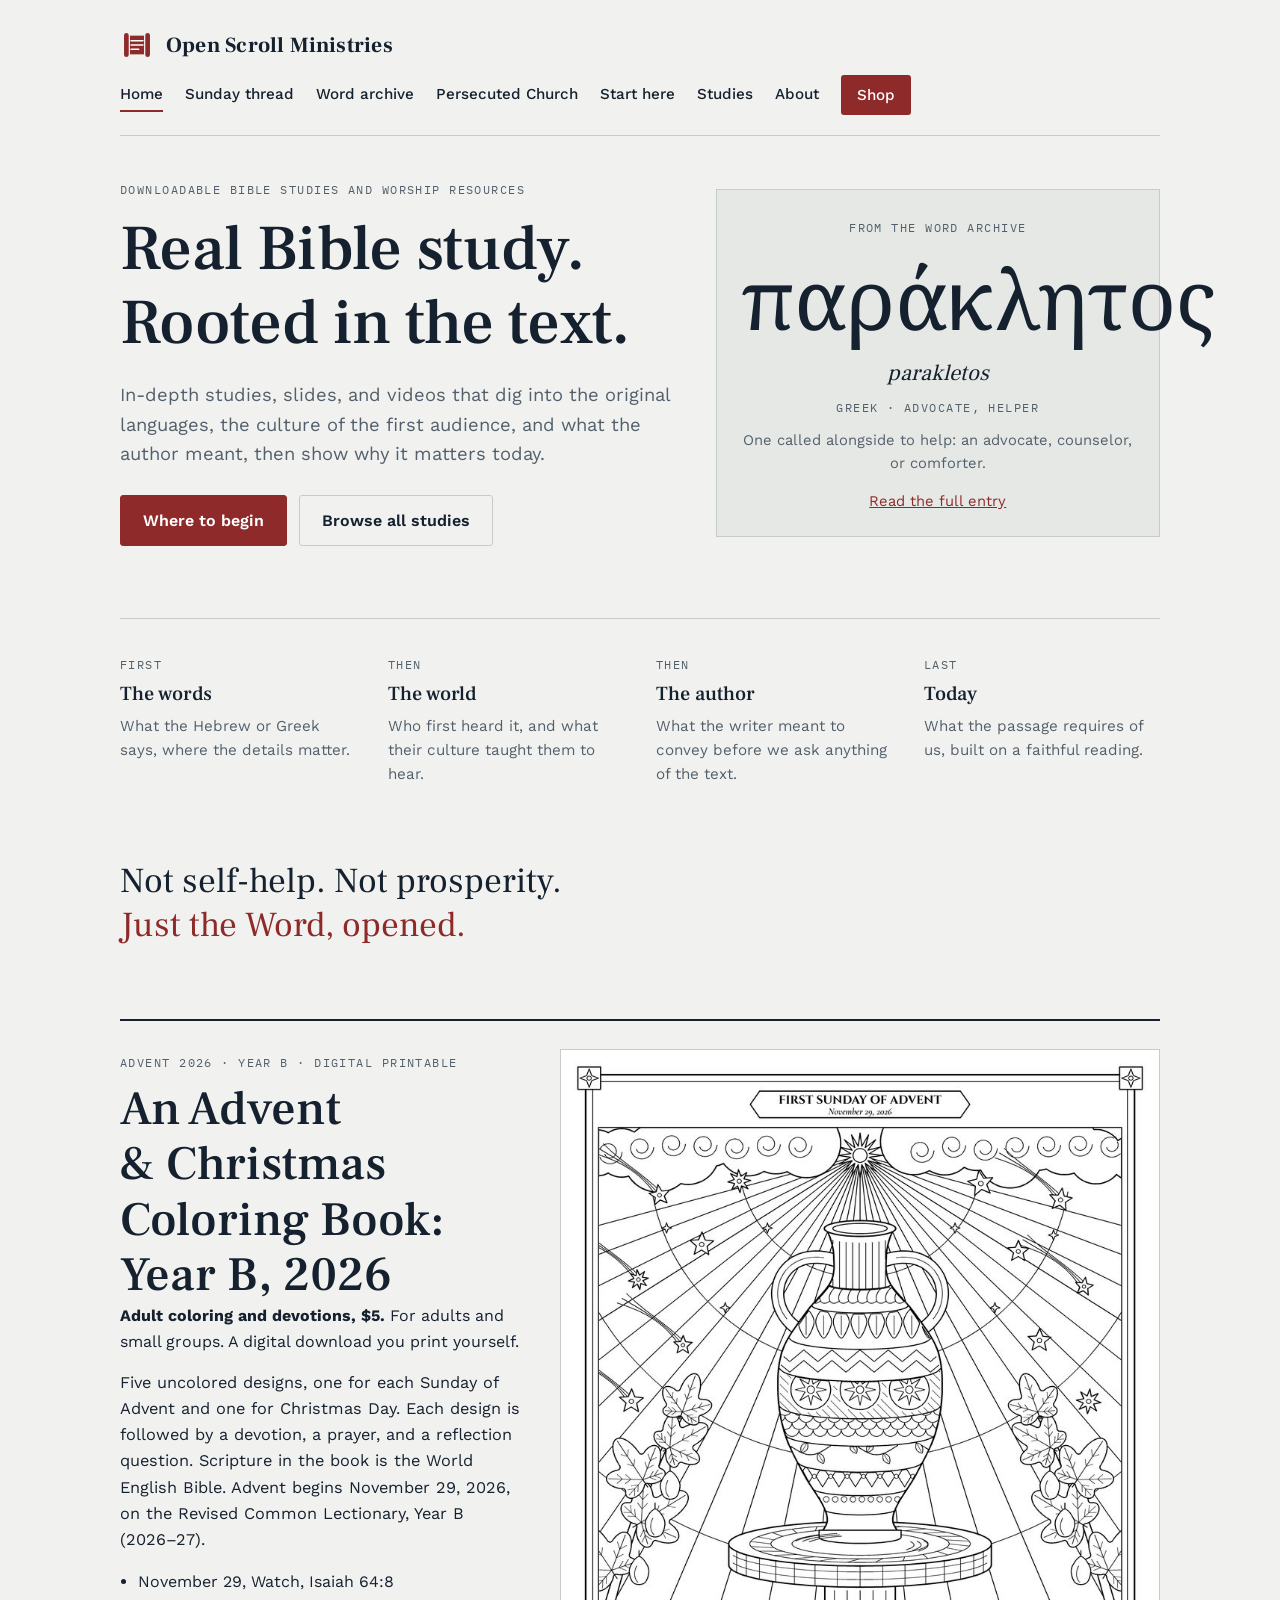
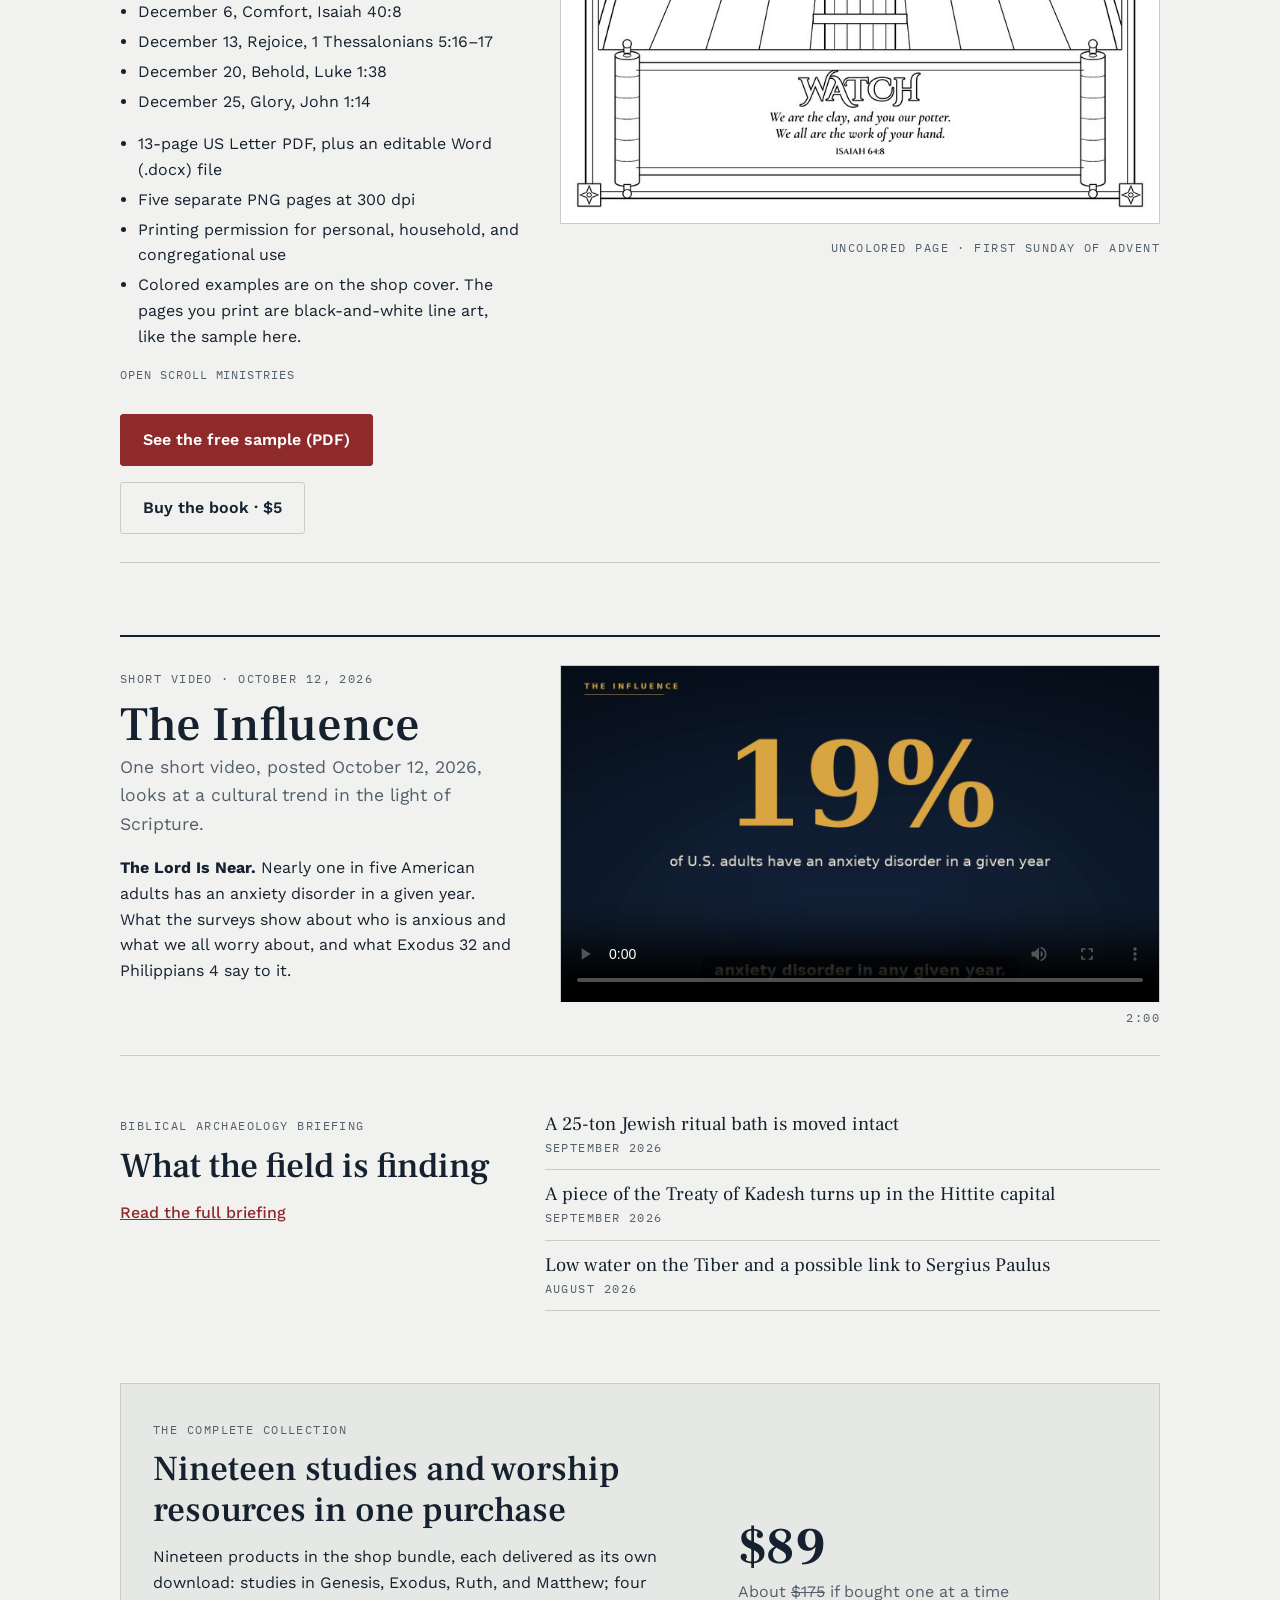
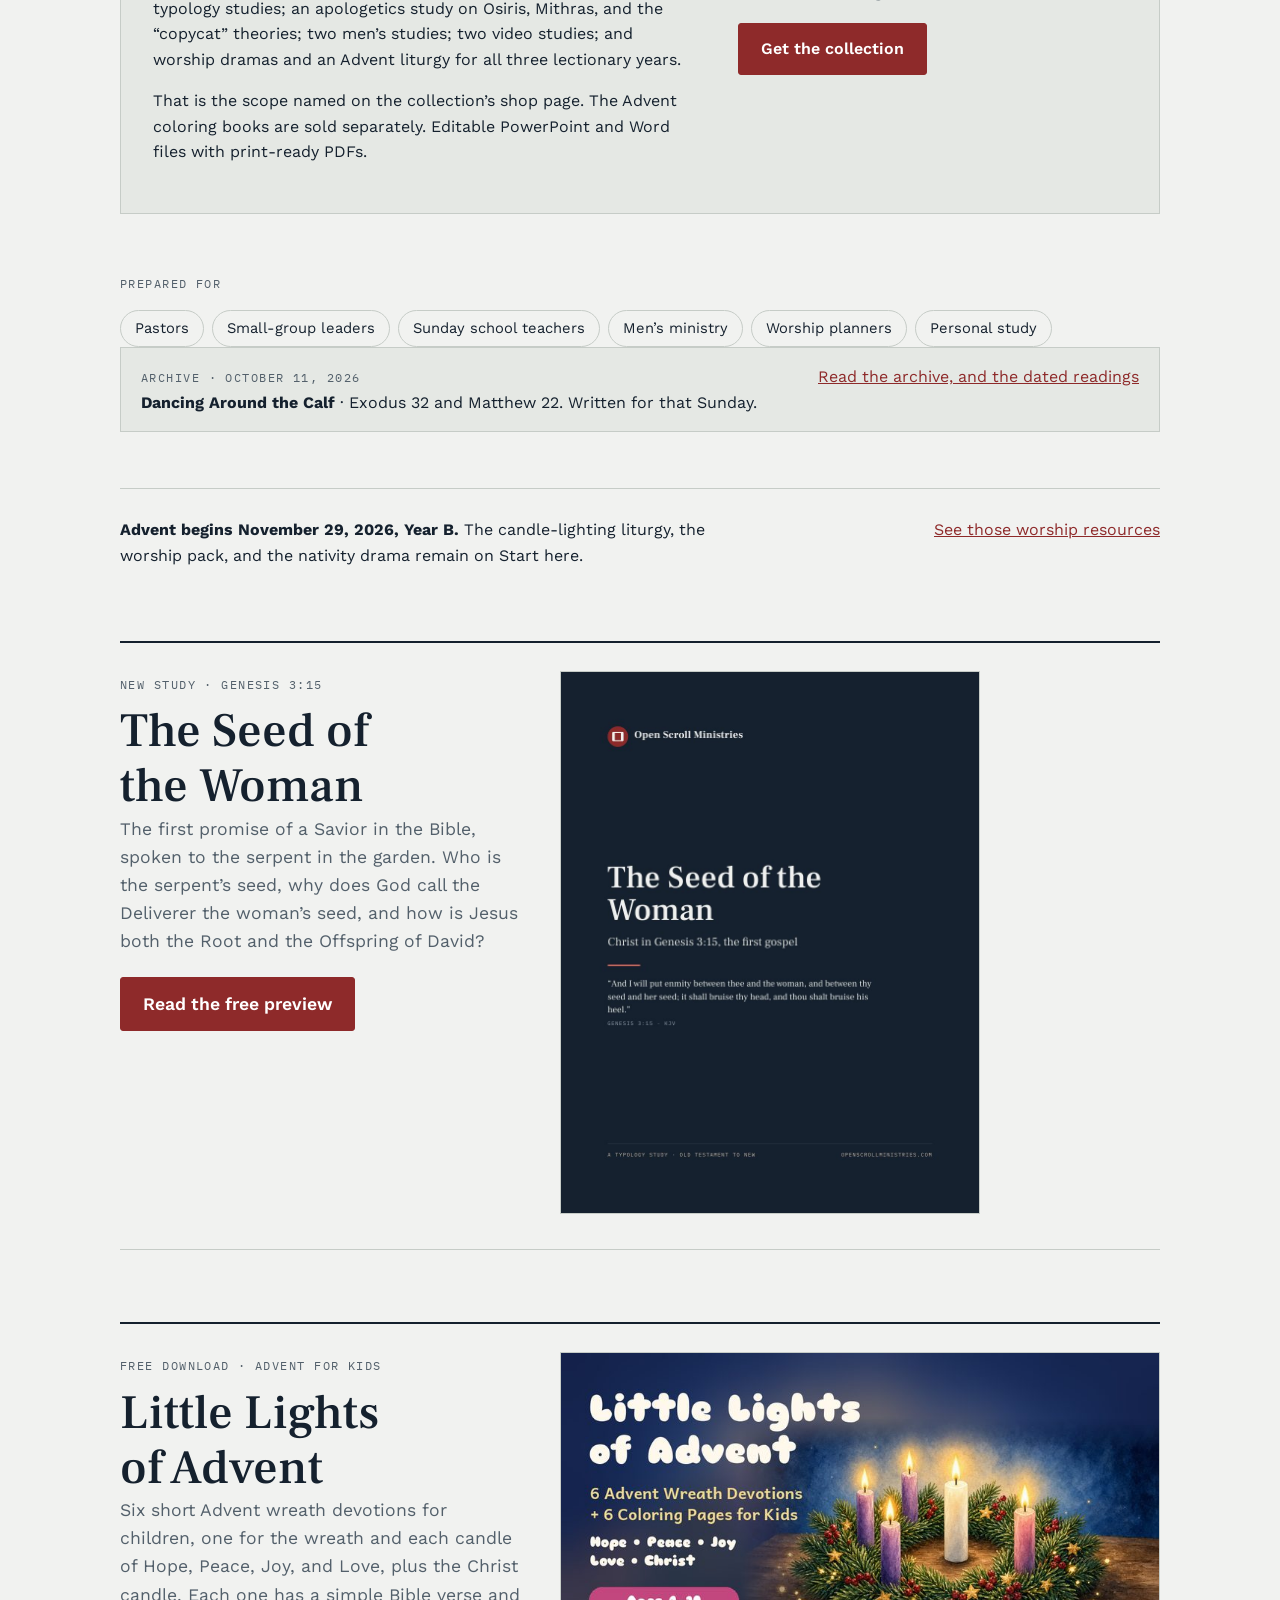
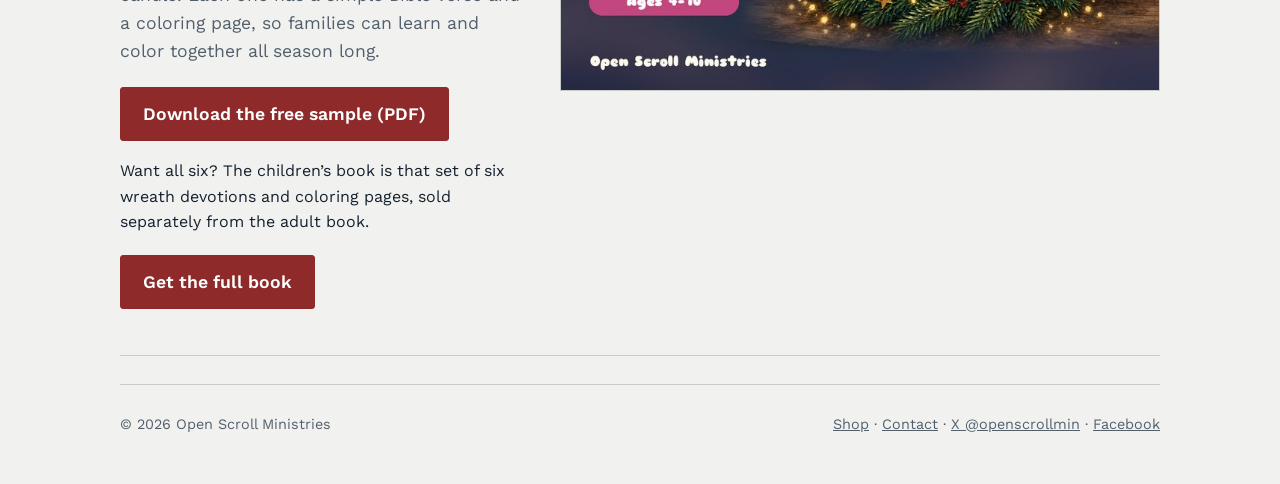
==== index.html @ 5f8ff425 "Add Exodus 16–20 Bible Study: From Manna to Sinai to the shop lists" ====
<!DOCTYPE html>
<html lang="en">
<head>
<meta charset="utf-8">
<meta name="viewport" content="width=device-width, initial-scale=1">
<title>Open Scroll Ministries</title>
<link rel="preconnect" href="https://fonts.googleapis.com">
<link rel="preconnect" href="https://fonts.gstatic.com" crossorigin>
<link rel="stylesheet" href="https://fonts.googleapis.com/css2?family=Frank+Ruhl+Libre:wght@400;500;700&family=Noto+Serif+Hebrew:wght@400;600&family=Noto+Serif:wght@400;600&family=Work+Sans:wght@400;500;600&family=IBM+Plex+Mono:wght@400;500&display=swap">
<style>
/* Layout: one narrow column of text with a wide specimen panel on the home page; four views switched by hash. */
:root{
  --bg:#f1f2f0; --panel:#e5e8e4; --fg:#15212e; --muted:#53606b; --rule:#c6ccc7;
  --seal:#8e2a2a; --seal-ink:#ffffff; --link:#8e2a2a;
  --b1:#8a1c1c; --b2:#c0504a; --b3:#e3a79a; --maj:#a9bdb8; --min:#d4d7d3;
  --display:'Frank Ruhl Libre','Times New Roman',serif;
  --hebrew:'Noto Serif Hebrew','SBL Hebrew','Ezra SIL',serif;
  --greek:'Noto Serif','Gentium Plus','Times New Roman',serif;
  --body:'Work Sans',system-ui,-apple-system,'Segoe UI',sans-serif;
  --mono:'IBM Plex Mono',ui-monospace,Menlo,monospace;
}
@media (prefers-color-scheme:dark){:root:not([data-theme="light"]){
  --bg:#10171f; --panel:#18222d; --fg:#e7ebe8; --muted:#9aa7b0; --rule:#2c3946;
  --seal:#d9695c; --seal-ink:#10171f; --link:#e58b80; --b1:#f0705f; --b2:#b85a50; --b3:#7e4a45; --maj:#3a5753; --min:#26323d; color-scheme:dark}}
:root[data-theme="dark"]{
  --bg:#10171f; --panel:#18222d; --fg:#e7ebe8; --muted:#9aa7b0; --rule:#2c3946;
  --seal:#d9695c; --seal-ink:#10171f; --link:#e58b80; --b1:#f0705f; --b2:#b85a50; --b3:#7e4a45; --maj:#3a5753; --min:#26323d; color-scheme:dark}

*{box-sizing:border-box}
body{background:var(--bg);color:var(--fg);font-family:var(--body);font-size:1rem;line-height:1.6;padding-inline:16px}
a{color:var(--link)}
a:focus-visible,button:focus-visible{outline:2px solid var(--seal);outline-offset:3px}
.wrap{max-width:1040px;margin-inline:auto;min-width:0}
h1,h2,h3{font-family:var(--display);font-weight:500;line-height:1.15;text-wrap:balance;margin:0}
h1{font-size:clamp(2.3rem,6vw,4rem);letter-spacing:-.01em}
h2{font-size:clamp(1.6rem,3.6vw,2.2rem)}
h3{font-size:1.25rem}
p{margin:0 0 1em;max-width:65ch}
.label{font-family:var(--mono);font-size:.75rem;letter-spacing:.12em;text-transform:uppercase;color:var(--muted)}

/* header */
header{display:flex;flex-wrap:wrap;align-items:center;justify-content:space-between;gap:12px 24px;padding-block:20px;border-bottom:1px solid var(--rule)}
.brand{display:flex;align-items:center;gap:12px;text-decoration:none;color:var(--fg)}
.brand span{font-family:var(--display);font-size:1.35rem;font-weight:700;letter-spacing:.01em}
.seal{width:34px;height:34px;flex:none}
nav{display:flex;flex-wrap:wrap;gap:4px 22px;align-items:center}
nav a{color:var(--fg);text-decoration:none;font-weight:500;font-size:.95rem;padding-block:4px;border-bottom:2px solid transparent}
nav a:hover{border-bottom-color:var(--rule)}
nav a[aria-current="page"]{border-bottom-color:var(--seal)}
nav a.shop{background:var(--seal);color:var(--seal-ink);padding:8px 16px;border-radius:3px;border-bottom:0}
nav a.shop:hover{filter:brightness(1.1)}

main{padding-block:44px 28px}
/* this sunday */
.sun{max-width:760px}
.sun .refs{font-family:var(--mono);font-size:.9rem;color:var(--muted);margin-top:14px}
.sun .card{background:var(--panel);border:1px solid var(--rule);padding:24px 26px;margin-top:28px}
.sun .card h2{font-size:1.5rem;margin-bottom:10px}
.sun ol{padding-left:1.3em;margin:0}
.sun ol li{margin-bottom:12px}
.sun ol strong{font-family:var(--display);font-size:1.1rem;font-weight:600}
.sun .note{color:var(--muted);font-size:.92rem;margin-top:28px}
.sunstrip{display:flex;flex-wrap:wrap;gap:8px 20px;align-items:baseline;justify-content:space-between;border:1px solid var(--rule);background:var(--panel);padding:16px 20px;margin-top:36px}
.sunstrip p{margin:0}
.view>*+*{margin-top:0}

/* home */
.hero{display:grid;grid-template-columns:minmax(0,1.25fr) minmax(0,1fr);gap:40px;align-items:center}
.hero .lede{font-size:1.15rem;color:var(--muted);margin-top:20px}
.cta{display:flex;flex-wrap:wrap;gap:12px;margin-top:26px}
.btn{display:inline-block;text-decoration:none;font-weight:600;padding:12px 22px;border-radius:3px;border:1.5px solid var(--seal);background:var(--seal);color:var(--seal-ink)}
.btn.alt{background:transparent;color:var(--fg);border-color:var(--rule)}
.btn:hover{filter:brightness(1.08)}
.specimen{background:var(--panel);border:1px solid var(--rule);padding:28px 24px 22px;text-align:center}
.script{line-height:1.3}
.script.he{font-family:var(--hebrew);direction:rtl}
.script.el{font-family:var(--greek);direction:ltr}
.specimen .script{font-size:clamp(3.2rem,9vw,5.2rem);margin:6px 0 4px}
.specimen .more{display:inline-block;margin-top:14px;font-size:.92rem}
.specimen .tr{font-family:var(--display);font-size:1.4rem;font-style:italic}
.specimen p{margin:12px auto 0;font-size:.92rem;color:var(--muted)}
.specimen .label{display:block}

.method{margin-top:72px;display:grid;grid-template-columns:repeat(auto-fit,minmax(200px,1fr));gap:28px 32px;border-top:1px solid var(--rule);padding-top:32px}
.method h3{margin-top:6px}
.method p{margin:8px 0 0;color:var(--muted);font-size:.95rem}
.stance{margin-top:72px;font-family:var(--display);font-size:clamp(1.5rem,3.4vw,2.2rem);line-height:1.25;max-width:26ch;text-wrap:balance}
.stance em{color:var(--seal);font-style:normal}

.feature{margin-top:72px;background:var(--panel);border:1px solid var(--rule);padding:32px;display:grid;grid-template-columns:minmax(0,1.4fr) minmax(0,1fr);gap:28px 40px;align-items:center}
.feature h2{margin:8px 0 14px}
.feature .big{font-family:var(--display);font-size:3.2rem;font-weight:700;line-height:1}
.feature .was{color:var(--muted);margin:6px 0 18px}
.feature .was s{text-decoration-thickness:1px}
.who{margin-top:56px}
.chips{list-style:none;padding:0;margin:14px 0 0;display:flex;flex-wrap:wrap;gap:8px}
.chips li{border:1px solid var(--rule);padding:6px 14px;font-size:.92rem;border-radius:999px}
.season{margin-top:56px;border-top:1px solid var(--rule);padding-top:28px;display:flex;flex-wrap:wrap;gap:12px 32px;align-items:baseline;justify-content:space-between}
.season p{margin:0}

/* lists */
.pagehead{max-width:62ch;margin-bottom:40px}
.pagehead p{color:var(--muted);font-size:1.1rem;margin-top:16px}
.grp,.persona{margin-top:40px}
.grp h3,.persona h3{padding-bottom:10px;border-bottom:2px solid var(--fg)}
.persona p{margin:10px 0 0;color:var(--muted)}
.list{list-style:none;margin:0;padding:0}
.row{display:grid;grid-template-columns:minmax(0,1fr) auto;gap:16px;align-items:baseline;padding:14px 4px;border-bottom:1px solid var(--rule);text-decoration:none;color:var(--fg)}
.row:hover{background:var(--panel)}
.row:hover .rtitle{color:var(--link)}
.rt{display:flex;flex-direction:column;gap:2px;min-width:0}
.rtitle{font-weight:500;overflow-wrap:anywhere}
.rref{font-family:var(--mono);font-size:.78rem;color:var(--muted)}
.price{font-family:var(--mono);font-variant-numeric:tabular-nums;font-weight:500}
.cols{display:grid;grid-template-columns:repeat(auto-fit,minmax(min(100%,420px),1fr));gap:0 48px}

/* about */
.about{display:grid;grid-template-columns:minmax(0,1.5fr) minmax(0,1fr);gap:40px}
.about h2{margin:36px 0 12px}
.about h2:first-child{margin-top:0}
.side{background:var(--panel);border:1px solid var(--rule);padding:24px;align-self:start}
.side dl{margin:14px 0 0}
.side dt{font-family:var(--mono);font-size:.72rem;letter-spacing:.1em;text-transform:uppercase;color:var(--muted);margin-top:14px}
.side dd{margin:2px 0 0}
.about ol{padding-left:1.2em;max-width:62ch}
.about li{margin-bottom:.6em}

/* influence, teaser, daily */
.influence{margin-top:72px;border-top:2px solid var(--fg);border-bottom:1px solid var(--rule);padding-block:28px;display:grid;grid-template-columns:minmax(0,1fr) minmax(0,1.5fr);gap:20px 40px;align-items:start}
.influence .ep{font-size:1rem;color:var(--fg)}
.ivideo{min-width:0}
.ivideo video{display:block;width:100%;max-width:100%;aspect-ratio:16/9;background:#14142e;border:1px solid var(--rule)}
.ivideo .label{display:block;margin-top:6px;text-align:right}
.influence h2{margin-top:8px;font-size:clamp(2rem,5vw,3rem)}
.influence p{color:var(--muted);font-size:1.1rem}
.influence .btn{margin-top:4px}
.book p{color:var(--fg);font-size:1.02rem}
.book .facts{margin:0 0 1em;padding-left:1.15em;max-width:65ch;color:var(--fg);font-size:1rem}
.book .facts li{margin:.28em 0}
.book .by{font-family:var(--mono);font-size:.75rem;letter-spacing:.08em;text-transform:uppercase;color:var(--muted);margin:0 0 14px}
.readings{margin:8px 0 0;padding-left:1.15em}
.readings li{margin:0 0 12px}
.sun .src{font-size:.9rem;color:var(--muted)}
#coloring,#little-lights{scroll-margin-top:12px}
.teaser{margin-top:56px;display:grid;grid-template-columns:minmax(0,1fr) minmax(0,1.6fr);gap:16px 40px;align-items:start}
.teaser ul{list-style:none;margin:0;padding:0}
.teaser li{padding:12px 0;border-bottom:1px solid var(--rule);display:flex;flex-direction:column;gap:2px}
.teaser li:first-child{padding-top:0}
.teaser li a{font-family:var(--display);font-size:1.2rem;color:var(--fg);text-decoration:none;line-height:1.25}
.teaser li a:hover{color:var(--link)}
.teaser .all{display:inline-block;margin-top:14px;font-weight:500}
.dword{display:grid;grid-template-columns:minmax(0,1fr) minmax(0,1.5fr);gap:28px 44px;background:var(--panel);border:1px solid var(--rule);padding:32px}
.dword .big{text-align:center;align-self:center;min-width:0}
.dword .script{font-size:clamp(3.4rem,9vw,5.6rem);overflow-wrap:anywhere}
.dword .tr{font-family:var(--display);font-style:italic;font-size:1.6rem}
.dword .gloss{font-family:var(--mono);font-size:.78rem;letter-spacing:.08em;text-transform:uppercase;color:var(--muted);margin-top:6px}
.dword h3{margin:0 0 4px;font-size:.78rem;font-family:var(--mono);font-weight:500;letter-spacing:.12em;text-transform:uppercase;color:var(--muted)}
.dword .body p{margin:0 0 18px}
.dword .body p:last-child{margin-bottom:0}
.allwords{margin-top:16px}
.allwords summary{cursor:pointer;font-weight:500;padding-block:6px}
.wordchips{display:flex;flex-wrap:wrap;gap:8px;margin-top:12px}
.wordchips button{font:inherit;font-size:.9rem;background:transparent;color:var(--fg);border:1px solid var(--rule);border-radius:999px;padding:6px 14px;cursor:pointer}
.wordchips button:hover{border-color:var(--seal)}
.wordchips button[aria-pressed="true"]{background:var(--seal);color:var(--seal-ink);border-color:var(--seal)}
.briefing{margin-top:64px}
.briefing .upd{color:var(--muted);margin:10px 0 0}
.brief{padding-block:28px;border-bottom:1px solid var(--rule)}
.brief:first-of-type{margin-top:12px;border-top:2px solid var(--fg)}
.bmeta{display:flex;flex-wrap:wrap;gap:4px 18px;margin-bottom:8px}
.bmeta .tag{font-family:var(--mono);font-size:.75rem;letter-spacing:.06em;color:var(--seal)}
.brief h3{margin-bottom:12px;font-size:1.5rem}
.brief .conn{color:var(--fg);border-left:3px solid var(--seal);padding-left:14px}
.brief .src{margin:0;font-size:.9rem;color:var(--muted)}

/* persecuted church */
.today{display:flex;flex-wrap:wrap;gap:8px 18px;align-items:center;margin-bottom:24px}
.today button{font:inherit;font-weight:600;background:transparent;color:var(--fg);border:1.5px solid var(--seal);border-radius:3px;padding:8px 16px;cursor:pointer}
.today button:hover{background:var(--panel)}
.mapwrap{margin:0;background:var(--panel);border:1px solid var(--rule);padding:12px 12px 8px}
#pmap{display:block;width:100%;height:auto}
#pmap .c{stroke:var(--panel);stroke-width:.6;cursor:pointer;transition:none}
#pmap .b1{fill:var(--b1)}#pmap .b2{fill:var(--b2)}#pmap .b3{fill:var(--b3)}#pmap .maj{fill:var(--maj)}#pmap .min{fill:var(--min)}
#pmap .c:hover{stroke:var(--fg);stroke-width:1.2}
#pmap .c.sel{stroke:var(--fg);stroke-width:2}
#hoverline{min-height:1.6em;margin-top:6px;font-family:var(--mono);font-size:.8rem;color:var(--muted)}
.legend{list-style:none;margin:14px 0 0;padding:0;display:flex;flex-wrap:wrap;gap:8px 22px;font-size:.88rem}
.legend li{display:flex;align-items:center;gap:8px}
.legend i{width:18px;height:12px;border:1px solid var(--rule);display:inline-block}
.legend .b1{background:var(--b1)}.legend .b2{background:var(--b2)}.legend .b3{background:var(--b3)}.legend .maj{background:var(--maj)}.legend .min{background:var(--min)}
.ranked{margin-top:28px}
.ranked .wordchips button{font-size:.85rem;padding:5px 12px}
.ranked .wordchips button .rk{font-family:var(--mono);font-size:.72rem;color:var(--muted);margin-right:6px}
.ranked .wordchips button[aria-pressed="true"] .rk{color:inherit}
.ranked .wordchips button.hasp{border-color:var(--fg)}
.profile{margin-top:40px;border-top:2px solid var(--fg);padding-top:24px;scroll-margin-top:16px}
.profile h2{margin:6px 0 10px}
.profile .pill{display:inline-block;font-family:var(--mono);font-size:.78rem;letter-spacing:.04em;border:1px solid var(--seal);color:var(--seal);padding:3px 10px;border-radius:999px}
.profile .setting{margin:16px 0 8px;font-size:1.05rem}
.prow{display:grid;grid-template-columns:minmax(0,12rem) minmax(0,1fr);gap:6px 28px;padding:16px 0;border-top:1px solid var(--rule)}
.prow dt{font-weight:600;display:flex;flex-direction:column;gap:6px;align-items:flex-start}
.prow dd{margin:0;max-width:65ch}
.ptag{font-family:var(--mono);font-weight:500;font-size:.68rem;letter-spacing:.1em;text-transform:uppercase;padding:2px 8px;border:1px solid var(--fg)}
.ptag.Law,.ptag.Policy{background:var(--fg);color:var(--bg)}
.ptag.Practice{background:transparent}
.ptag.Reported{border-style:dashed;color:var(--fg)}
.ptag.Context{border-color:var(--rule);color:var(--muted)}
.psrc{margin-top:8px;font-size:.9rem;color:var(--muted)}
.readme{margin-top:56px;background:var(--panel);border:1px solid var(--rule);padding:24px}
.readme h3{margin-bottom:10px}
.readme p{font-size:.95rem}
.readme p:last-child{margin-bottom:0}

footer{border-top:1px solid var(--rule);padding-block:28px 40px;display:flex;flex-wrap:wrap;gap:10px 28px;justify-content:space-between;color:var(--muted);font-size:.9rem}
footer a{color:var(--muted)}

@media (max-width:760px){
  .hero,.feature,.about,.influence,.teaser,.dword,.prow{grid-template-columns:minmax(0,1fr)}
  .dword{padding:24px 18px}
  .influence{margin-top:52px}
  .feature{padding:24px 20px}
  main{padding-block:32px 20px}
  .method,.stance,.feature{margin-top:52px}
}
@media (prefers-reduced-motion:no-preference){.btn,nav a,.row{transition:background .15s,filter .15s,border-color .15s}}
</style>
</head>
<body>

<div class="wrap">
<header>
  <a class="brand" href="#home" aria-label="Open Scroll Ministries home">
    <svg class="seal" viewBox="0 0 40 40" aria-hidden="true"><rect x="9" y="9" width="22" height="22" fill="var(--seal)"/><path d="M13 15h14M13 20h14M13 25h9" stroke="var(--seal-ink)" stroke-width="1.8" stroke-linecap="round"/><rect x="4" y="5" width="7" height="30" rx="3.5" fill="var(--seal)" stroke="var(--bg)" stroke-width="1.5"/><rect x="29" y="5" width="7" height="30" rx="3.5" fill="var(--seal)" stroke="var(--bg)" stroke-width="1.5"/></svg>
    <span>Open Scroll Ministries</span>
  </a>
  <nav aria-label="Main">
    <a href="#home" data-nav="home">Home</a>
    <a href="#sunday" data-nav="sunday">Sunday thread</a>
    <a href="#daily" data-nav="daily">Word archive</a>
    <a href="#church" data-nav="church">Persecuted Church</a>
    <a href="#start" data-nav="start">Start here</a>
    <a href="#studies" data-nav="studies">Studies</a>
    <a href="#about" data-nav="about">About</a>
    <a class="shop" href="https://shop.openscrollministries.com" target="_blank" rel="noopener">Shop</a>
  </nav>
</header>

<main>

<!-- HOME -->
<div class="view" id="v-home">
  <div class="hero">
    <div>
      <p class="label">Downloadable Bible studies and worship resources</p>
      <h1 style="margin-top:14px">Real Bible study. Rooted in the text.</h1>
      <p class="lede">In-depth studies, slides, and videos that dig into the original languages, the culture of the first audience, and what the author meant, then show why it matters today.</p>
      <div class="cta">
        <a class="btn" href="#start">Where to begin</a>
        <a class="btn alt" href="#studies">Browse all studies</a>
      </div>
    </div>
    <aside class="specimen" aria-label="Sample word study">
      <span class="label" id="hs-kicker">From the word archive</span>
      <div class="script he" id="hs-script" lang="he">הַרְפּוּ</div>
      <div class="tr" id="hs-tr">harpu</div>
      <span class="label" id="hs-gloss" style="margin-top:6px">Hebrew · be still, let go</span>
      <p id="hs-text">The command in Psalm 46:10 is not a call to quiet meditation. It is an order to stop striving and release your grip.</p>
      <a class="more" href="#daily">Read the full entry</a>
    </aside>
  </div>

  <div class="method">
    <div><span class="label">First</span><h3>The words</h3><p>What the Hebrew or Greek says, where the details matter.</p></div>
    <div><span class="label">Then</span><h3>The world</h3><p>Who first heard it, and what their culture taught them to hear.</p></div>
    <div><span class="label">Then</span><h3>The author</h3><p>What the writer meant to convey before we ask anything of the text.</p></div>
    <div><span class="label">Last</span><h3>Today</h3><p>What the passage requires of us, built on a faithful reading.</p></div>
  </div>

  <p class="stance">Not self-help. Not prosperity. <em>Just the Word, opened.</em></p>

  <section class="influence book" id="coloring">
    <div class="itext">
      <span class="label">Advent 2026 · Year B · Digital printable</span>
      <h2>An Advent &amp; Christmas Coloring Book: Year B, 2026</h2>
      <p class="ep"><strong>Adult coloring and devotions, $5.</strong> For adults and small groups. A digital download you print yourself.</p>
      <p>Five uncolored designs, one for each Sunday of Advent and one for Christmas Day. Each design is followed by a devotion, a prayer, and a reflection question. Scripture in the book is the World English Bible. Advent begins November 29, 2026, on the Revised Common Lectionary, Year B (2026–27).</p>
      <ul class="facts">
        <li>November 29, Watch, Isaiah 64:8</li>
        <li>December 6, Comfort, Isaiah 40:8</li>
        <li>December 13, Rejoice, 1 Thessalonians 5:16–17</li>
        <li>December 20, Behold, Luke 1:38</li>
        <li>December 25, Glory, John 1:14</li>
      </ul>
      <ul class="facts">
        <li>13-page US Letter PDF, plus an editable Word (.docx) file</li>
        <li>Five separate PNG pages at 300 dpi</li>
        <li>Printing permission for personal, household, and congregational use</li>
        <li>Colored examples are on the shop cover. The pages you print are black-and-white line art, like the sample here.</li>
      </ul>
      <p class="by">Open Scroll Ministries</p>
      <div class="cta">
        <a class="btn" href="media/Advent-Christmas-Coloring-Book-2026-FREE-SAMPLE.pdf" target="_blank" rel="noopener">See the free sample (PDF)</a>
        <a class="btn alt" href="https://shop.openscrollministries.com/b/H158g" target="_blank" rel="noopener">Buy the book · $5</a>
      </div>
    </div>
    <div class="ivideo">
      <img src="media/advent-coloring-page-1-preview.jpg" alt="Uncolored line-art page for the First Sunday of Advent, November 29, 2026, citing Isaiah 64:8" width="800" style="width:100%;height:auto;border:1px solid var(--rule)">
      <span class="label">Uncolored page · First Sunday of Advent</span>
    </div>
  </section>

  <section class="influence"><div class="itext"><span class="label">Short video · October 12, 2026</span><h2>The Influence</h2><p>One short video, posted October 12, 2026, looks at a cultural trend in the light of Scripture.</p><p class="ep"><strong>The Lord Is Near.</strong> Nearly one in five American adults has an anxiety disorder in a given year. What the surveys show about who is anxious and what we all worry about, and what Exodus 32 and Philippians 4 say to it.</p></div><div class="ivideo"><video controls playsinline preload="metadata" poster="media/influence-the-lord-is-near-poster.jpg" aria-label="The Influence: The Lord Is Near, 2 minutes"><source src="media/influence-the-lord-is-near.mp4" type="video/mp4">Your browser can’t play this video.</video><span class="label">2:00</span></div></section>

  <section class="teaser">
    <div>
      <span class="label">Biblical archaeology briefing</span>
      <h2 style="margin-top:8px">What the field is finding</h2>
      <a class="all" href="#daily">Read the full briefing</a>
    </div>
    <ul><li><a href="#daily">A 25-ton Jewish ritual bath is moved intact</a><span class="label">September 2026</span></li><li><a href="#daily">A piece of the Treaty of Kadesh turns up in the Hittite capital</a><span class="label">September 2026</span></li><li><a href="#daily">Low water on the Tiber and a possible link to Sergius Paulus</a><span class="label">August 2026</span></li></ul>
  </section>

  <section class="feature">
    <div>
      <span class="label">The Complete Collection</span>
      <h2>Nineteen studies and worship resources in one purchase</h2>
      <p>Nineteen products in the shop bundle, each delivered as its own download: studies in Genesis, Exodus, Ruth, and Matthew; four typology studies; an apologetics study on Osiris, Mithras, and the “copycat” theories; two men’s studies; two video studies; and worship dramas and an Advent liturgy for all three lectionary years.</p>
      <p>That is the scope named on the collection’s shop page. The Advent coloring books are sold separately. Editable PowerPoint and Word files with print-ready PDFs.</p>
    </div>
    <div>
      <div class="big">$89</div>
      <p class="was">About <s>$175</s> if bought one at a time</p>
      <a class="btn" href="https://shop.openscrollministries.com/b/qm9DJ" target="_blank" rel="noopener">Get the collection</a>
    </div>
  </section>

  <section class="who">
    <span class="label">Prepared for</span>
    <ul class="chips">
      <li>Pastors</li><li>Small-group leaders</li><li>Sunday school teachers</li><li>Men’s ministry</li><li>Worship planners</li><li>Personal study</li>
    </ul>
  </section>

  <div class="sunstrip">
    <p><span class="label">Archive · October 11, 2026</span><br><strong>Dancing Around the Calf</strong> · Exodus 32 and Matthew 22. Written for that Sunday.</p>
    <a href="#sunday">Read the archive, and the dated readings</a>
  </div>

  <div class="season">
    <p><strong>Advent begins November 29, 2026, Year B.</strong> The candle-lighting liturgy, the worship pack, and the nativity drama remain on Start here.</p>
    <a href="#start">See those worship resources</a>
  </div>

  <section class="influence" id="seed-teaser"><div class="itext"><span class="label">New study · Genesis 3:15</span><h2>The Seed of the Woman</h2><p>The first promise of a Savior in the Bible, spoken to the serpent in the garden. Who is the serpent’s seed, why does God call the Deliverer the woman’s seed, and how is Jesus both the Root and the Offspring of David?</p><p><a class="btn" href="#seed">Read the free preview</a></p></div><div class="ivideo"><img src="media/seed-of-the-woman-preview.jpg" alt="The Seed of the Woman study cover" width="850" loading="lazy" style="width:100%;max-width:420px;height:auto;border:1px solid var(--rule)"></div></section>
  <section class="influence" id="little-lights"><div class="itext"><span class="label">Free download · Advent for kids</span><h2>Little Lights of Advent</h2><p>Six short Advent wreath devotions for children, one for the wreath and each candle of Hope, Peace, Joy, and Love, plus the Christ candle. Each one has a simple Bible verse and a coloring page, so families can learn and color together all season long.</p><p><a class="btn" href="media/little-lights-of-advent-FREE-SAMPLE.pdf" download>Download the free sample (PDF)</a></p><p class="ep">Want all six? The children’s book is that set of six wreath devotions and coloring pages, sold separately from the adult book.</p>
  <p><a class="btn" href="https://shop.openscrollministries.com/b/g4dKb" target="_blank" rel="noopener">Get the full book</a></p></div><div class="ivideo"><img src="media/little-lights-of-advent-preview.jpg" alt="Little Lights of Advent cover" width="800" loading="lazy" style="width:100%;height:auto;border:1px solid var(--rule)"></div></section>
</div>

<!-- SUNDAY THREAD: October 11, 2026 archive plus dated readings. Update the readings list when those dates pass; do not relabel the October 11 reflection as current. -->
<div class="view" id="v-sunday" hidden>
  <div class="sun">
    <span class="label">Archive · October 11, 2026 · Year A, Proper 23 · Revised Common Lectionary</span>
    <h1 style="margin-top:12px">Dancing Around the Calf: Israel’s Idol Party</h1>
    <p class="refs">Exodus 32:1–14 · Matthew 22:1–14</p>
    <div class="card">
      <span class="label">The common thread</span>
      <h2 style="margin-top:8px">God invites, and we look for something else.</h2>
      <p>Israel got tired of waiting on Moses and made a god they could see. The guests in Jesus’ parable had better things to do than come to the king’s wedding feast. In both stories God doesn’t give up. Moses pleads and the Lord relents, and the king fills his hall with people from the streets. But the invitation still asks something of us, like the wedding garment does.</p>
    </div>
    <div class="card">
      <span class="label">Sermon outline</span>
      <ol style="margin-top:14px">
        <li><strong>Impatience builds idols.</strong> What do we make when God seems slow?</li>
        <li><strong>Excuses are idols too.</strong> Fields, business, and busyness can crowd out the feast.</li>
        <li><strong>Grace keeps inviting.</strong> Come as you are, but come ready to be changed.</li>
      </ol>
    </div>
    <p class="note">This reflection belongs to October 11, 2026. For full studies and worship resources, visit the <a href="https://shop.openscrollministries.com" target="_blank" rel="noopener">Open Scroll shop</a>.</p>
    <div class="card">
      <span class="label">Dated readings</span>
      <h2 style="margin-top:8px">Sundays from November 8 through Advent 1</h2>
      <p>Citations only, checked against the Vanderbilt Divinity Library Revised Common Lectionary on November 8, 2026. The reflection above stays with October 11.</p>
      <ul class="readings">
        <li><strong>November 8, 2026</strong> · Proper 27 (32) · Year A. Continuous: Joshua 24:1–3a, 14–25 and Psalm 78:1–7. Alternate: Wisdom of Solomon 6:12–16 or Amos 5:18–24, with Wisdom of Solomon 6:17–20 or Psalm 70. Second reading: 1 Thessalonians 4:13–18. Gospel: Matthew 25:1–13.</li>
        <li><strong>November 15, 2026</strong> · Proper 28 (33) · Year A. Continuous: Judges 4:1–7 and Psalm 123. Alternate: Zephaniah 1:7, 12–18 and Psalm 90:1–8, (9–11), 12. Second reading: 1 Thessalonians 5:1–11. Gospel: Matthew 25:14–30.</li>
        <li><strong>November 22, 2026</strong> · Reign of Christ, Proper 29 (34) · Year A. Ezekiel 34:11–16, 20–24; Psalm 100 or Psalm 95:1–7a; Ephesians 1:15–23; Matthew 25:31–46.</li>
        <li><strong>November 29, 2026</strong> · First Sunday of Advent · Year B (2026–27). Isaiah 64:1–9; Psalm 80:1–7, 17–19; 1 Corinthians 1:3–9; Mark 13:24–37.</li>
      </ul>
      <p class="src">Sources: <a href="https://lectionary.library.vanderbilt.edu/calendar/2025-26/?season=season_after_pentecost" target="_blank" rel="noopener">Year A, after Pentecost</a> and <a href="https://lectionary.library.vanderbilt.edu/calendar/2026-27/?season=advent" target="_blank" rel="noopener">Advent, Year B</a>, Vanderbilt Divinity Library.</p>
    </div>
  </div>
</div>

<!-- DAILY -->
<div class="view" id="v-daily" hidden>
  <div class="pagehead">
    <span class="label" id="today-date">Word archive</span>
    <h1 style="margin-top:12px">Word archive</h1>
    <p>One of 31 word studies from a fixed archive, rotated by the calendar date. The archaeology notes below were last updated October 8, 2026.</p>
  </div>

  <section class="dword" aria-live="polite">
    <div class="big">
      <span class="label" id="dw-kicker">From the word archive</span>
      <div class="script he" id="dw-script" lang="he">שָׁלוֹם</div>
      <div class="tr" id="dw-tr">shalom</div>
      <div class="gloss" id="dw-gloss">Hebrew · wholeness, well-being</div>
    </div>
    <div class="body">
      <h3>What it means</h3><p id="dw-a"></p>
      <h3>Where it comes from</h3><p id="dw-b"></p>
      <h3>How Scripture uses it</h3><p id="dw-c"></p>
    </div>
  </section>
  <details class="allwords">
    <summary>Browse all 31 words</summary>
    <div class="wordchips" id="wordchips"></div>
  </details>

  <section class="briefing">
    <span class="label">Biblical archaeology briefing</span>
    <h2 style="margin-top:8px">What the field is finding</h2>
    <p class="upd">Last updated October 8, 2026. Summaries are written from published reports, with sources linked. Interpretations of finds are often debated, and the notes say so where they are.</p>
    <article class="brief"><div class="bmeta"><span class="label">September 2026</span><span class="tag">Kiryat Gat, Israel · Roman period</span></div><h3>A 25-ton Jewish ritual bath is moved intact</h3><p>The Israel Antiquities Authority announced on September 17 that it had moved an intact mikvah found at Kiryat Gat to a conservation facility while construction and preservation work continue. Engineers reinforced the base with steel beams and treated the plaster first. The bath is about 13 feet (4 m) wide. It belonged to a Jewish village that was abandoned during the Bar Kokhba revolt.</p><p class="conn"><strong>Bible connection.</strong> Ritual immersion pools are common in Jewish settlements of the Second Temple and Roman periods, the world of the Gospels and Acts.</p><p class="src">Source: <a href="https://biblearchaeologyreport.com/2026/10/07/top-three-reports-in-biblical-archaeology-september-2026/" target="_blank" rel="noopener">Bible Archaeology Report, September roundup</a></p></article><article class="brief"><div class="bmeta"><span class="label">September 2026</span><span class="tag">Hattusa, Turkey · about 1269 BC</span></div><h3>A piece of the Treaty of Kadesh turns up in the Hittite capital</h3><p>Archaeologists excavating a building at Hattusa found a cuneiform tablet fragment that preserves part of the Treaty of Kadesh, according to Turkey&#x27;s Ministry of Culture and Tourism. The treaty was made around 1269 BC between Ramesses II of Egypt and the Hittite king Hattusili III, and it is among the best-known peace agreements of the ancient world. The reported fragment includes provisions about people seeking refuge across borders.</p><p class="conn"><strong>Bible connection.</strong> Late Bronze Age treaties like this one are often compared with the structure of the covenants in Exodus and Deuteronomy. That comparison is a scholarly one, not something the report itself claims.</p><p class="src">Source: <a href="https://biblearchaeologyreport.com/2026/10/07/top-three-reports-in-biblical-archaeology-september-2026/" target="_blank" rel="noopener">Bible Archaeology Report, September roundup</a></p></article><article class="brief"><div class="bmeta"><span class="label">August 2026</span><span class="tag">Rome, Italy · about AD 39</span></div><h3>Low water on the Tiber and a possible link to Sergius Paulus</h3><p>A dry spell exposed the remains of an ancient bridge in the Tiber at Rome. It has long been called Nero&#x27;s Bridge, though many scholars think Caligula began it around AD 39. An inscription found in 1887 names five commissioners of the Tiber, including Lucius Sergius Paullus. Bryan Windle of the Associates for Biblical Research argues that this man may be the proconsul Sergius Paulus whom Paul met on Cyprus. The identification is possible, not proven.</p><p class="conn"><strong>Bible connection.</strong> Acts 13:6–12 describes Paul&#x27;s encounter with the proconsul Sergius Paulus at Paphos.</p><p class="src">Source: <a href="https://biblearchaeology.org/the-roman-tiber-river-inscription-and-the-cypriot-proconsul-sergius-paulus/" target="_blank" rel="noopener">Associates for Biblical Research</a> · <a href="https://apnews.com/article/italy-heat-neros-bridge-tiber-river-d42fbed89b54530bd5c381aa53a1884b" target="_blank" rel="noopener">Associated Press</a></p></article><article class="brief"><div class="bmeta"><span class="label">August 2026</span><span class="tag">El-Araj, Sea of Galilee · early first century AD</span></div><h3>Lamps, chalkstone vessels, and fishing weights at a Galilean site</h3><p>In its tenth season, the El-Araj team reported intact Herodian lamps made in Jerusalem before AD 70, pieces of chalkstone vessels in every excavated square, and many fishing weights. Director R. Steven Notley argues the finds describe a community that was not poor, with fishing as a major industry. The team identifies the site as Bethsaida, an identification not all scholars share.</p><p class="conn"><strong>Bible connection.</strong> Bethsaida was the hometown of Philip, Andrew, and Peter (John 1:44).</p><p class="src">Source: <a href="https://www.bethsaida-julias.com/post/season-10-s02-wo4-summary-the-final-week-of-excavations" target="_blank" rel="noopener">El-Araj Excavation Project</a></p></article><article class="brief"><div class="bmeta"><span class="label">June 2026</span><span class="tag">Shiloh, Israel · Middle Bronze Age and Iron Age</span></div><h3>Shiloh&#x27;s eighth season: a large building wall and storage jars</h3><p>The Associates for Biblical Research reported three results from the season. The team found the southern wall of a large monumental building at the north end of the site, which they tentatively link to the tabernacle. They also uncovered more walls and rooms in the northern gate complex, and three large storage jars filled with burned olives and wheat from the Middle Bronze Age. Other archaeologists read the evidence differently.</p><p class="conn"><strong>Bible connection.</strong> Shiloh held the tabernacle in the days of Eli and Samuel (1 Samuel 1–4).</p><p class="src">Source: <a href="https://biblearchaeology.org/abr-announces-three-significant-discoveries-at-shiloh-from-2026-season/" target="_blank" rel="noopener">Associates for Biblical Research</a></p></article><article class="brief"><div class="bmeta"><span class="label">June 2026</span><span class="tag">Tel &#x27;Eton, Israel · late 8th century BC</span></div><h3>Did a buried standing stone follow Hezekiah&#x27;s reform?</h3><p>A study in the Jerusalem Journal of Archaeology by Avraham Faust of Bar-Ilan University examines a standing stone found at Tel &#x27;Eton. It was deliberately covered by a stone platform before the end of the eighth century BC. Faust suggests this may reflect the religious reforms of King Hezekiah. Whether the stone&#x27;s burial was caused by that reform is an interpretation, not a settled conclusion.</p><p class="conn"><strong>Bible connection.</strong> 2 Kings 18:4 says Hezekiah removed the high places and broke the sacred pillars.</p><p class="src">Source: <a href="https://biblearchaeologyreport.com/2026/07/11/top-three-reports-in-biblical-archaeology-june-2026/" target="_blank" rel="noopener">Bible Archaeology Report, June roundup</a></p></article>
  </section>

  <section class="influence"><div class="itext"><span class="label">Short video · October 12, 2026</span><h2>The Influence</h2><p>One short video, posted October 12, 2026, looks at a cultural trend in the light of Scripture.</p><p class="ep"><strong>The Lord Is Near.</strong> Nearly one in five American adults has an anxiety disorder in a given year. What the surveys show about who is anxious and what we all worry about, and what Exodus 32 and Philippians 4 say to it.</p></div><div class="ivideo"><video controls playsinline preload="metadata" poster="media/influence-the-lord-is-near-poster.jpg" aria-label="The Influence: The Lord Is Near, 2 minutes"><source src="media/influence-the-lord-is-near.mp4" type="video/mp4">Your browser can’t play this video.</video><span class="label">2:00</span></div></section>
</div>

<!-- CHURCH -->
<div class="view" id="v-church" hidden>
  <div class="pagehead">
    <span class="label">Persecuted Church</span>
    <h1 style="margin-top:12px">Where it costs something to follow Jesus</h1>
    <p>The 50 countries Open Doors ranks highest for the persecution of Christians in 2026, with what believers can and cannot do in the places researched so far.</p>
  </div>
  <section class="briefing" id="this-week" style="margin-top:8px;margin-bottom:48px">
    <span class="label">Week of October 19, 2026</span>
    <h2 style="margin-top:8px">Reports from the week of October 19, 2026</h2>
    <p class="upd">Five reports gathered for the week of October 19, 2026, with sources linked and a prayer for each. Kept here as the record from that week.</p>
    <article class="brief"><div class="bmeta"><span class="tag">Pakistan</span></div><h3>Mob burns a Christian family’s home and pharmacy in Pakistan</h3><p>On Oct. 9, after Friday prayers, a crowd in Gharial Kalan village (Sheikhupura district) burned the home and small pharmacy of Kamran Gill, a Christian father of three accused of sharing a blasphemous video. He was already in protective custody. More than 35 Christian families reportedly fled, and five suspects have been arrested.</p><p class="src">Source: <a href="https://persecution.org/2026/10/13/mob-burns-christian-mans-home-pharmacy-over-blasphemy-allegation/" target="_blank" rel="noopener">ICC, Oct. 13</a>; also UCA News, BBC Urdu</p><p class="conn"><em><strong>Prayer.</strong> Lord, shelter Kamran’s family and their neighbors, and bring true justice instead of mob rage.</em></p></article><article class="brief"><div class="bmeta"><span class="tag">Nepal</span></div><h3>Nepal police arrest 24 South Korean Christians at a Bible college</h3><p>On Oct. 9, police in Morang District detained 24 visiting South Korean believers at Nepal New Covenant College for “illegal religious teaching” on tourist visas. The principal said they only met with students inside the school. All were released and were due to fly home Oct. 15.</p><p class="src">Source: <a href="https://persecution.org/2026/10/13/24-south-korean-christians-arrested-at-nepalese-bible-college/" target="_blank" rel="noopener">ICC, Oct. 13</a>; also UCA News, Korea JoongAng Daily</p><p class="conn"><em><strong>Prayer.</strong> Thank you, Father, for their release; protect Nepal’s growing church as pressure on believers rises.</em></p></article><article class="brief"><div class="bmeta"><span class="tag">Russia</span></div><h3>A 70-year-old missionary is sentenced to nearly six years in Russia</h3><p>Park Tae-Yeon served children in Khabarovsk for 33 years and was arrested in January, a week before she was due to retire. On Oct. 8 she was sentenced to five years and eight months on immigration charges, after being questioned about her faith at trial. An appeal is planned.</p><p class="src">Source: <a href="https://www.mnnonline.org/news/russia-sentences-70-year-old-korean-missionary-to-nearly-six-years-in-prison/" target="_blank" rel="noopener">MNN, Oct. 9</a>; also VOM Canada, Church in Chains</p><p class="conn"><em><strong>Prayer.</strong> Lord, sustain Park Tae-Yeon with Your presence in prison and open the way for her release.</em></p></article><article class="brief"><div class="bmeta"><span class="tag">Nigeria</span></div><h3>Village raids kill at least nine in Nigeria’s Benue State</h3><p>On the night of Oct. 9, more than 100 armed militants on motorbikes attacked Biliji and nearby villages in Ukum. At least nine bodies were recovered, Nigerian press later reported 12 dead, and others are still missing. The attacks came at harvest time.</p><p class="src">Source: <a href="https://www.opendoorsuk.org/news/latest-news/drc-nigeria-attacks/" target="_blank" rel="noopener">Open Doors UK &amp; Ireland</a>; also Vanguard, Premium Times</p><p class="conn"><em><strong>Prayer.</strong> God of comfort, hold the grieving families of Benue and protect their homes and harvests.</em></p></article><article class="brief"><div class="bmeta"><span class="tag">Myanmar</span></div><h3>Myanmar militias turn two Kachin churches into military bases</h3><p>In Nantmun, Kachin State, a junta-aligned militia and army troops have taken over Nant Mun Baptist Church and the St. Joseph’s Catholic compound, holding training and even a graduation ceremony in the Baptist sanctuary. Most Christian families had already been driven out.</p><p class="src">Source: <a href="https://persecution.org/2026/10/13/burmese-military-occupying-two-churches-in-kachin-state/" target="_blank" rel="noopener">ICC, Oct. 13</a>; also UCA News, CSW</p><p class="conn"><em><strong>Prayer.</strong> Lord, restore Your houses of worship in Kachin and bring scattered believers safely home.</em></p></article>
  </section>
  <div class="today"><span class="label">One country from the 2026 list</span><button type="button" id="pc-today"></button></div>
  <figure class="mapwrap">
    <svg id="pmap" viewBox="0 0 960 500" role="img" aria-label="World map colored by Open Doors World Watch List 2026 rank"><path class="c maj" data-a="FJ" d="M949.4,338L950.2,337.4L950.8,338.4L949.7,340.3L947.9,340.8L946.6,340.3L946.9,338.8L948.3,337.6ZM955.4,334.6L953.5,335.5L951.5,336.3L951.6,334.9L953.2,334.2L954.1,334L956,332.9L956,332.9L955.4,334.6ZM4,332.9L4,332.9L4,332.9L4.5,332.7L4.7,334.4L4.6,334.6L4.6,334.6L4,332.9Z"><title>Fiji</title></path><path class="c maj" data-a="TZ" d="M571.4,278.4L571.8,278.8L581.5,286.2L581.7,288.3L585.5,291.9L584.1,296.4L584.2,298.5L585.9,299.8L586,300.7L585.2,302.9L585.3,304L585.1,305.7L585.9,308L586.9,311.5L587.8,312.3L585.6,314.4L582.6,315.8L581,315.7L580,316.8L578.1,316.9L577.4,317.4L574.3,316.4L572.2,316.6L571.7,311.8L570.8,310.1L570.3,309.1L567.7,308.4L566.3,307.3L564.6,306.7L563.5,306.1L562.4,305.2L561.1,300.6L559.6,298.6L559.1,296.5L559.4,294.6L558.9,291.3L560.1,291.1L561.1,289.8L562.1,287.9L562.8,287.2L562.8,286L562.2,285.2L562.1,283.7L562.9,283.3L563,281.1L562,279.1L562.9,278.7L565.9,278.7Z"><title>Tanzania</title></path><path class="c min" data-a="EH" d="M457.9,176.6L457.9,176.9L457.9,177.5L457.7,182.7L449.3,182.5L449.1,191.3L446.7,191.7L446,193.4L446.3,198.5L436.1,198.5L435.5,199.6L435.7,198.2L435.7,198.2L441.6,197.9L441.9,196.6L443.1,195L444.1,190.3L447.8,186.5L449.2,182.2L450,181.9L450.9,179.3L453.1,178.9L454,179.3L455.1,179.3L456,178.6L457.6,178.5L457.5,176.6Z"><title>Western Sahara</title></path><path class="c maj" data-a="CA" d="M204.7,109.1L204.4,109.1L202.3,106.3L201.7,105.1L198.6,103.9L199.5,101.4L201.3,99.7L199.5,98.6L201.1,96.4L200.3,94.4L201.6,93.1L204,91.8L205.5,90.2L203.5,88.5L204.4,85.6L205,83.8L204.3,82.7L204,81.7L204.4,80.4L201.4,81.2L197.9,82.6L197.9,81L197.7,79.9L196.5,79.3L194.6,79.2L210.9,66.4L221.4,59.1L224.1,59.5L225.7,60.4L227.4,60.6L230.2,59.8L233.2,59.3L235.6,59.5L239.5,58.7L243.1,58.2L243.3,59L245.3,58.5L246.9,57.7L247.9,57.9L248.8,59.5L252.8,58.3L251.2,59.7L253.9,59.4L255.3,58.8L257.4,58.9L259.2,59.7L262.7,60.4L264.8,60.7L266.8,60.6L268.1,61.6L264.4,62.5L267.3,63L272.6,62.7L274.6,62.4L275.3,63.6L278.4,62.6L277.4,61.7L279.3,61.1L281.7,61L283.4,60.8L284.4,61.3L285.1,62.3L287.4,62.2L289.8,63.1L293,62.7L295.7,62.8L296.7,61.6L298.7,61.2L300.9,61.9L299.1,63.8L301.8,62.2L303.2,62.2L306,60.3L305.1,59.1L303.7,58.4L305.9,56.4L309.4,55.2L311.4,55.5L312.5,56.2L313,58.2L310.5,59.1L313.5,59.5L311.7,61.4L315.6,59.9L316.6,61.2L314.8,62.6L315.4,64L318.6,62.5L321.5,60.8L323.4,58.8L325.9,58.9L328.4,59.2L330,60.1L329.4,61.1L327.1,62.1L327.6,63.2L326.5,64.1L321.6,65.6L318.7,65.9L317.3,65.3L315.9,66.3L312.5,68.1L311.2,69L307.7,70.5L304.8,70.6L302.5,71.6L301.2,73L298.7,73.3L294.7,75.1L290.4,77.8L288.1,79.7L285.8,82.5L288.5,82.9L287.7,85.2L287.2,87.1L290.5,86.6L293.6,87.7L295.1,88.7L295.8,89.9L297.9,90.7L299.5,91.8L302.9,91.9L305.1,92.2L303.3,94.5L302.4,97.2L302.3,100.2L304.1,102.8L306.3,101.9L309,99.1L310.2,94.8L309.5,93.4L313.6,92.2L317.1,90.4L319.3,88.6L320.1,86.9L320,84.7L318.7,82.8L322.8,80.3L323.3,78.1L325.1,74.5L326.9,73.9L329.8,74.6L331.7,74.8L333.8,74.2L335.1,75L336.7,76.3L336.7,77.2L340.2,77.4L339,79.4L337.9,82.5L339.5,82.8L340.2,84.3L344,82.9L347.4,80.2L349.3,79.1L349.7,81.3L350.8,84.4L351.6,87.5L350,89.1L352.2,90.5L353.4,92L356.5,92.7L357.5,93.5L357.4,95.8L359,96.2L359.4,97.2L358.4,100.2L356.4,101.3L354.5,102.2L350.5,103.2L346.8,105.5L342.9,106L338.4,105.4L335.1,105.4L332.7,105.6L329.9,107.6L326.6,108.9L321.7,112.7L318,115.4L320.1,114.9L325.3,111.1L331,108.7L334.5,108.4L335.9,109.8L333,111.8L332.5,114.9L332.4,117.1L334.9,118.6L338.8,118.2L342.3,114.8L341.7,117L342.8,118.1L339.3,120L333.6,121.8L330.8,123L327.5,125.2L325.8,125L326.6,122.4L331.5,119.9L327.8,120L325.1,120.4L324.2,118.7L325.8,114.7L325.1,113.8L323.4,114.3L323,113.6L320.3,115.8L318.7,118.1L317.3,119.4L316.2,119.9L315.4,120L314.9,120.8L310.6,120.8L307.1,120.8L305.8,121.4L302.5,123.5L302.1,123.8L300.9,124.9L298.7,124.9L296.4,124.9L295.2,125.4L295.3,126L295.1,127L294.9,127.3L291.2,128.8L288.6,129.3L285.2,130.9L284.6,130.9L284,130.4L283.9,130L284.1,129.7L285.1,128.6L286.9,126.9L288.4,125.1L289.1,122.5L289.8,119.8L288.1,118.4L288.6,117.8L288.4,117.5L287.8,117.5L287.6,117L287.8,116.3L287.2,116.6L286.6,116.5L286.9,116.2L286.5,115.9L286.7,115.2L285.4,114.2L284.1,113.3L282.4,112.1L280.9,111.1L278.4,111.9L277.7,111.9L275.3,111.2L273.3,111.5L271.6,110.7L269.5,110.2L268.1,110L267.7,109.5L268.2,108L267.4,108L266.8,109.1L262.1,109.1L254.5,109.1L246.8,109.1L240.1,109.1L233.4,109.1L226.8,109.1L220,109.1L217.7,109.1L211.1,109.1ZM313.7,74.2L315.9,73.1L318.6,73.1L318.2,73.6L315,74.8L313.6,74.8ZM338.3,53.7L337.1,52.9L337.7,52.3L338.7,52.2L342.5,52.4L344.8,53.2L344.6,53.7L342.8,53.6L340.9,53.6L338.7,53.8ZM320.3,75L321.6,74.3L322.4,74.4L322.5,74.8L320.9,76.1L320.2,75.9L320.1,75.2ZM317.3,50.4L315.7,50.9L313.3,50.8L311.7,50.4L313.3,49.8L316.2,49.4L317.2,49.9ZM320.7,46.9L319.9,46.9L316.8,46.9L316.8,46.5L320.2,46.5L321.1,46.8ZM317.5,45.4L319.1,45.8L318.1,46.3L315.3,46.5L314.3,46.2L314.1,45.8L314.5,45.3L316.6,45.4ZM325.9,51.2L323.3,51L319.2,50.6L319.4,49.8L320,49.1L318.9,48.5L315.5,48.3L314,47.9L315.3,47.4L318.7,47.4L320.1,47.9L323.5,47.9L324.5,48.3L323.5,48.8L325.2,49.1L325.9,49.4L328.2,49.5L330.6,49.6L333.7,49.3L337.3,49.2L340,49.3L341.4,49.8L341.2,50.4L339.7,50.8L336.8,51.1L334.8,51L329.5,51.2ZM292.2,46.1L294.3,46.3L293.3,46.7L289.6,47L287.7,46.6L289.5,46.3ZM293.7,45.4L295.6,45.6L293.2,45.8L290.4,45.8L290.7,45.7L292.9,45.3ZM357.7,102.5L355.9,104.3L353.6,106.8L355.3,105.8L356.6,106.4L355.5,107.4L357.2,108.2L358.5,107.5L360.4,108.4L359,110.5L360.7,110L360.5,111.5L360.7,113.3L358.9,115.9L357.8,116L356.5,115.4L357.8,113L357.3,112.7L353.8,115.2L352.5,115.1L354.5,113.7L352.6,113L350.1,113.2L345.7,113.1L345.7,112.2L347.5,111.2L346.8,110.4L349.3,108.7L353.2,104.2L355.2,102.6L357.5,101.7L358.4,101.8ZM318.4,68.3L319.9,69L321.6,69.7L321,70.7L322.6,70.6L323.4,71.3L321.2,72L318.5,71.5L318.2,70.5L315.4,71.6L311.7,72.8L312,71.5L309.2,71.7L311.8,70.6L313.4,68.9L315.7,67L316.9,67.1L316.5,68.1L317.8,67.7ZM339.4,54.5L341.7,53.8L344.9,54.6L346.8,55.4L346.4,56.2L350,55.8L351,56.9L354.9,57.6L356,58.3L356.5,60.1L352.4,61L356,62.2L358.6,62.7L360.2,64.5L363,64.6L361.6,66.1L356.7,68.5L354.9,67.6L353.2,65.6L350.6,65.9L349.5,67.1L350.8,68.3L352.8,69.3L353.2,69.9L353.2,72L351.5,73.7L349.4,73L345.6,71.3L347.2,73.2L348.4,74.6L348.3,75.4L343.4,74.4L340,73.1L338.3,72L339.4,71.4L337.3,70.3L335.2,69.2L334.8,69.8L328.9,70.2L327.8,69.4L330.3,67.9L333.9,67.8L338,67.6L337.9,66.8L339.4,65.8L343.2,63.8L343.4,62.9L343.1,62.2L341,61.3L337.8,60.6L339.3,60.1L338.3,59L336.8,58.9L335.9,58.3L334.4,58.8L330.9,59L324.6,58.6L321.2,58.1L318.5,57.8L317.6,57.2L320.3,56.4L317.7,56.4L318.9,54.6L321.7,53.2L324.1,52.5L329.1,52.1L326.8,53.1L327.2,54.2L330.1,52.8L335.2,52.2L336.7,53.9L335.5,54.9ZM314.4,51.6L318,51.7L321,52L316.9,53.4L314.4,53.8L311.2,55L309.2,54.9L309.7,53.5L310.6,52.7L312.2,52ZM268.8,48.7L273.1,47.7L277.8,46.9L280.4,46.9L283,46.8L281.4,47.7L279.4,48.2L277.8,48.3L273.8,48.8L270.7,49ZM195,95.1L197.2,94.9L193.7,97.9L193.7,100.1L192.8,100.1L192.6,98.9L192.9,97.6L192.6,96.8L193.4,95.6L194.3,94.8ZM303.6,44.8L306.7,45L310.7,45.4L311.3,45.9L311.4,46.4L308.8,46.3L306.5,45.9L302.8,45.9L304.9,45.5L303.2,45.3ZM202.2,110.5L200.7,110.9L198,109.6L198.2,108.6L196.9,107.6L197.2,106.8L195.3,106.2L195.7,104.7L196.5,104.1L198.3,104.7L199.3,105.1L201.1,105.4L201.1,106.4L201.1,107.7L202.4,108.9ZM267.7,51.1L269.7,51.5L274.1,51.5L275.2,52L276.2,52.6L273.5,53L267.6,54.2L263.9,55.4L262.9,56.1L257,56.9L257.1,56.2L254.2,55.3L255.9,54.6L258.8,53.4L261.8,52.3L261.4,51.4ZM294.2,49.1L296,48.9L297.7,48.9L297.2,49.6L295.3,50.3L289.1,50.5L283.9,51.2L281.2,51.2L281.6,50.7L286.1,50.1L278,50.3L275.9,50L280.1,48.6L282.3,48.3L286.5,48.7L288.5,49.5L291.4,49.6L290.6,48.3L292.8,47.8L294.4,48L294.1,48.6ZM291.3,53.3L292.5,53.9L291.8,55.6L290.9,56.8L293,57.7L295.4,58.5L294.3,59.3L291.1,59.5L291.5,60.2L290.2,60.9L287.1,60.6L284.5,60.1L282.3,60.2L278.1,60.8L273,61.1L269.5,61.3L269.6,60.4L267.7,59.9L265.8,60.1L265.3,58.6L266.8,58.4L270,58.1L272.5,58.2L275.2,57.9L272.2,57.5L268.1,57.6L265.6,57.6L265.5,56.9L270.6,56.2L267.7,56.3L265.2,55.8L268.4,54.5L270.5,53.9L276.5,52.9L277.9,53.2L276,54L280.6,53.5L282,54.3L285.1,53.5L286.1,54L285.5,55.6L287.3,54.9L288,53.2L289.9,53ZM301.4,53.9L300.7,52.8L303.6,52.1L305.4,52.4L308.7,52.2L308.7,52.6L306.2,53.4L308.1,54.1L306.2,55.6L302.5,56.3L300.9,56.1L300.4,55.5L297.4,54.2L298,53.7ZM292.2,52.4L294.6,52.4L295.6,52.7L292.8,53.8L291.3,52.7ZM311.6,47.9L312.2,48.6L311.4,49.3L309.4,50.3L306.4,50.5L304.8,50.2L305.8,49.4L302.9,49.5L304,48.4L305.8,48.5L309,48L311.3,48.1ZM321,43.5L322.5,43.2L324.3,43.1L323.8,42.9L327.7,42.9L329.3,43.4L331.8,43.6L334.3,43.8L334.9,44.5L336.5,44.8L333.9,45.1L329.9,46L326.8,46.1L323.5,45.9L322.2,45.4L322.7,45L324.3,44.7L321.3,44.8L319.9,44.4L319.4,43.9ZM329.7,42.3L332.3,42.2L334.3,42.1L337.6,42L340.4,41.7L342.3,41.8L343.9,42L345.5,41.6L347.8,41.4L350.8,41.4L355.8,41.3L356.6,41.4L361.4,41.3L364.9,41.3L368.4,41.4L372.7,41.4L376.1,41.5L379,41.7L378.7,41.9L374.5,42.3L370.3,42.5L368.7,42.7L372.3,42.7L367.9,43.2L365,43.5L361.4,44.3L357.8,44.5L356.6,44.7L351.4,44.8L353.6,44.9L352.3,45.1L353.1,45.7L351.2,46.1L348.2,46.4L347,46.9L344.2,47.3L344.2,47.6L347.2,47.5L346.9,47.9L341.6,48.7L337.5,48.3L332.2,48.5L329.8,48.3L326.7,48.3L327.1,47.6L330.6,47.3L330.7,46.4L331.8,46.4L335.8,46.9L334.3,46.1L331.8,45.9L333.6,45.4L336.9,45.2L337.8,44.8L335.8,44.4L335.7,43.8L340.2,43.9L341.4,44L344.4,43.6L340.7,43.5L334.9,43.6L332.3,43.3L331.4,42.9L329.7,42.6ZM338.7,63.5L337,64.1L334.8,64.2L335.1,63.2L336.7,62.1L338.7,61.8L339.7,62.3L339.1,63.2ZM303,59.5L303.4,60.2L301.6,60.9L299.7,60.3L298,60.5L296.3,59.7L298.5,59.1L300.7,58.3L302.1,58.8L302.8,59.2ZM336.4,106.6L337.3,106.4L339.9,107.1L341.8,108.3L341.6,108.8L340.5,108.8L338,107.9ZM334.4,114.8L334.6,116.2L336.1,116.6L338.3,116.5L336.7,117.7L335.8,117.9L333.4,116.7L333.2,115.7Z"><title>Canada</title></path><path class="c maj" data-a="US" d="M204.7,109.1L211.1,109.1L217.7,109.1L220,109.1L226.8,109.1L233.4,109.1L240.1,109.1L246.8,109.1L254.5,109.1L262.1,109.1L266.8,109.1L267.4,108L268.2,108L267.7,109.5L268.1,110L269.5,110.2L271.6,110.7L273.3,111.5L275.3,111.2L277.7,111.9L278.4,111.9L280.9,111.1L282.4,112.1L284.1,113.3L285.4,114.2L286.7,115.2L286.5,115.9L286.9,116.2L286.6,116.5L287.2,116.6L287.8,116.3L287.6,117L287.8,117.5L288.4,117.5L288.6,117.8L288.1,118.4L289.8,119.8L289.1,122.5L288.4,125.1L286.9,126.9L285.1,128.6L284.1,129.7L283.9,130L284,130.4L284.6,130.9L285.2,130.9L288.6,129.3L291.2,128.8L294.9,127.3L295.1,127L295.3,126L295.2,125.4L296.4,124.9L298.7,124.9L300.9,124.9L302.1,123.8L302.5,123.5L305.8,121.4L307.1,120.8L310.6,120.8L314.9,120.8L315.4,120L316.2,119.9L317.3,119.4L318.7,118.1L320.3,115.8L323,113.6L323.4,114.3L325.1,113.8L325.8,114.7L324.2,118.7L325.1,120.4L325.1,121.4L322.1,122.8L319.3,123.9L316.5,124.8L314.6,126.6L314,127.3L313.4,128.9L313.6,130.5L314.5,130.6L314.7,129.5L315.1,130.2L314.6,131L312.9,131.5L311.7,131.5L309.8,132L308.7,132.2L307.3,132.3L305,133.2L308.7,132.6L309.2,133.2L305.5,134.2L304,134.2L304.2,133.8L303.2,134.7L303.8,134.8L302.5,137.1L299.9,139.5L300,138.7L299.5,138.5L299,137.7L298.9,139.4L299.3,140L299,141.2L297.8,142.4L295.6,145L295.4,144.8L296.9,142.7L296,141.5L296.7,138.8L295.7,140.2L295.5,142.2L294.1,141.7L295.4,142.7L294.5,145.8L295.1,146L295,147.1L294.3,150.4L292,152.8L289.2,153.7L287,155.7L285.7,155.9L284,157.1L283.4,158.2L280,160.3L278.1,161.9L276.3,163.9L275.3,166.3L275.1,168.6L275.1,171.5L275.6,173.9L275.3,175.3L275.5,179.3L274.9,181.6L274.4,182.9L273.3,185L272.4,185.5L271.3,185L271.2,183.5L270.4,182.7L269.8,179.8L269.2,177.2L269.2,175.9L270.3,173.6L270.1,171.7L268.9,168.9L268.1,168.4L265.1,169.9L264.7,169.8L263.9,168.2L262.6,167.4L259.6,167.8L257.5,167.4L255.5,167.6L254.3,168.2L254.5,169.1L254.1,170.4L254.4,171.1L253.8,171.5L253,171L251.9,171.7L250,171.6L248.7,169.8L246.4,170.2L244.8,169.4L243.1,169.7L240.8,170.5L237.7,173L234.7,174.4L232.8,176L231.8,177.6L231,179.9L230.7,181.6L230.8,182.7L229.8,182.8L228.2,182.1L226.5,181L226.3,179.4L226.4,177L225.5,175.1L225.3,173.1L224.8,170.8L223.5,169.4L221.4,169.5L218.9,172.2L217.1,171.2L216.2,170.1L216.2,168.3L216,166.5L215.1,165.1L214.2,164L213.7,162.8L209.4,162.8L208.9,164.2L206.9,164.2L201.9,164.2L197.1,161.9L194,160.3L194.6,159.6L191.2,160L188.3,160.2L188.6,158.6L187.9,156.7L186.9,156.3L187.1,155.3L185.8,155.2L185.3,154.3L183.1,153.9L182.8,153.4L183.3,151.6L182.6,148.4L182.9,143.9L183.4,143.2L182.9,142.1L182.6,139.4L183.7,136.9L183.5,135.2L185.5,132.6L187.1,129.9L187.9,127.6L190.7,124.7L192.8,122L194.9,119.2L197.3,115.3L198.4,112.8L198.8,111.4L199.5,110.9L202,111.8L201.2,114.6L202.3,113.8L203.7,111.4ZM73.4,202.9L73.8,203.2L74,203.6L74.3,204.9L74.2,205.1L72.9,205.8L71.9,206.4L71.3,206.9L70.8,206.4L71.2,205.5L71.2,204.2L71.5,203.8L72.1,203.2L72.2,202.5L72.5,202.2L72.6,202.3ZM72.7,200.4L72.4,200.9L71.4,201.1L71.2,200.4L71,200.1L71.1,199.9L71.4,199.6L72.2,199.9ZM71.3,199L71,199.4L69.7,199.3L70,198.9ZM68.7,197.1L68.8,197.3L69.1,198.5L68.9,198.7L68.7,198.7L67.9,198.5L67.8,197.7L67.8,197.6ZM65.8,195.4L65.6,196.2L65.1,196.5L64.5,195.9L64.7,195.7L65.3,195.3ZM143.3,79L144.6,79.2L143.5,80.1L141.8,80.5L141.1,80.1L140.8,79.4ZM162.7,84.9L163.8,85.1L163.8,85.9L160.5,87.1L157.3,88L157,87.4L158.1,86.2L161.1,85.3ZM221.4,59.1L210.9,66.4L194.6,79.2L196.5,79.3L197.7,79.9L197.9,81L197.9,82.6L201.4,81.2L204.4,80.4L204,81.7L204.3,82.7L205,83.8L204.4,85.6L203.5,88.5L205.5,90.2L204,91.8L201.6,93.1L201.3,92.1L200.3,91.2L201.9,89L201.4,86.9L202.7,84.5L200.9,84.4L197.7,84.3L196.1,83.6L194.7,81L193.3,80.6L190.8,79.7L187.7,79.9L185.1,78.8L184,77.8L181.1,78.3L179.4,80L178.1,80.1L175.1,80.6L172.3,81.5L169.4,82L170.9,80.5L174.8,78.2L177.9,77.5L178.1,76.9L173.9,78.2L170.4,79.8L165.3,81.5L165.3,82.7L161.1,84.5L157.6,85.5L154.6,86.3L152.7,87.4L147.8,88.7L145.7,90L141.9,91.1L140.7,90.9L137.9,91.6L134.6,92.5L131.8,93.4L127.2,94.1L127.4,93.7L131.3,92.4L134.3,91.6L138.3,90.2L141.3,89.9L143.6,88.9L148.4,87.3L149.5,86.8L152.1,85.9L154.8,84L157.8,82.6L154.4,83.3L154.3,82.9L152,83.8L152.3,82.5L150.6,83.4L151.4,82.2L148.1,83.2L146.8,83.2L148.6,81.7L150.2,80.8L150,79.9L146.8,80.4L146.6,79.3L146,78.7L147.9,77.4L147.8,76.4L150.5,75L154,73.8L156.4,72.6L158.3,72.4L159.1,72.8L162.3,71.7L163.4,71.9L165.9,71.2L167,70.2L166.5,69.8L169.2,69L168,69L165.2,69.5L163.9,70L163.1,69.5L160,69.7L158,69.2L158.5,68.3L158.1,67.1L162.2,66.2L168.1,65.2L169.6,65.2L167.7,66.2L171.9,66.2L172.3,64.9L171.3,64.1L171.6,63.1L171.2,62.3L169.7,61.7L172.4,60.7L175.8,60.6L179.6,59.7L181.6,58.8L184.9,58L187.1,57.8L191.9,57L193.3,57.1L197.7,56.1L199.8,56.5L199.8,57.3L201.2,57L204.1,57.1L203.3,57.5L205.6,57.8L207.7,57.6L210.7,58.2L213.9,58.3L214.9,58.6L217.8,58.3L219.8,58.8ZM144.6,71.2L145.1,71.6L146.7,71.4L147.3,72L148.8,72.3L148.3,72.5L146.1,73L145.3,72.5L145.2,72.1L143.3,72.2L143.1,72Z"><title>United States</title></path><path class="c b3" data-a="KZ" d="M675.4,108.5L674.7,110.4L673,110.6L674.4,113.5L673.8,114.9L668.8,113.9L669.7,119.2L668.8,119.9L664.8,121L669.2,126.3L667.9,127.1L668.8,128.8L667.2,128.4L665.5,127.3L661.9,127L658,126.9L657.3,127.2L653.5,125.9L652.4,126.6L652.7,128.4L648.4,127.3L647.1,127.8L647,129.1L645.9,129.7L643.5,131.8L643.2,134L642.4,134.1L641.2,132.6L638.2,132.5L636.8,130L635.7,129.9L634.8,126.9L631.2,124.6L627.3,124.9L624.7,125.3L621.6,122.6L619.4,121.4L615.1,119.3L614.5,119L609.2,120.8L612.6,132.1L611.4,132.2L609.1,129.8L607.2,128.9L604.7,129.6L604,130.6L603.6,129.8L603.9,128.6L603.1,127.5L600.1,126.4L598.4,123.7L596.9,122.9L596.5,122L598.8,122.3L598.3,120.1L600.1,119.6L602.3,120L601.8,117.1L600.8,115.3L598.6,115.4L596.5,114.7L594.2,116L592.3,116.6L591,116.2L590.8,114.6L588.8,112.7L587.1,112.8L584.6,110.8L585.3,108.6L584.5,108.1L585.3,104.9L588.1,106.6L587.7,104.5L591.3,101.5L594.7,101.4L600.2,103.3L603.2,104.5L605.1,103.3L608.6,103.2L612,104.7L612.3,103.9L615.5,104L615.5,102.7L611.1,100.8L612.7,99.4L612,98.7L613.8,98L611.4,96.1L612,95.2L619.6,94.3L620.3,93.6L625.2,92.6L626.6,91.5L630.7,92.1L632.8,94.9L634.7,94.2L637.9,95.1L638.5,96.6L640.5,96.4L644.5,93.9L644.2,94.7L648,96.8L656.7,103.8L657.1,102.3L660.9,103.9L663.7,103.2L665.2,103.7L667.2,105.3L669,105.9L670.6,107.1L673.3,106.7Z"><title>Kazakhstan</title></path><path class="c b2" data-a="UZ" d="M612.6,132.1L609.2,120.8L614.5,119L615.1,119.3L619.4,121.4L621.6,122.6L624.7,125.3L627.3,124.9L631.2,124.6L634.8,126.9L635.7,129.9L636.8,130L638.2,132.5L641.2,132.6L642.4,134.1L643.2,134L643.5,131.8L645.9,129.7L647,129.1L647.8,129.4L646.6,131.4L648.7,132.6L650.1,131.8L653.5,133.4L651.3,135.7L649.4,135.4L648.4,135.5L647.8,134.6L647.8,133.1L644.8,133.9L644.7,135.9L644.2,137.6L642.1,137.5L641.9,138.9L643.9,139.6L645.2,142L644.8,145.2L642.8,144.5L641.4,144.5L640.9,142.5L637.3,141.2L634.3,139.6L632.3,138.1L628.9,136L626.8,132.8L625.8,132.2L623.3,132.3L622.2,131.7L621.2,129.2L617.5,127.6L616.1,129.4L614.4,130.5L615.2,132Z"><title>Uzbekistan</title></path><path class="c maj" data-a="PG" d="M859.8,284.4L864.4,286.9L869.2,289L871,290.8L872.3,292.7L872.6,294.8L876.8,297L877.3,299L874.8,299.3L875.1,301.8L877.2,304.1L878.4,308L880,307.8L879.6,309.4L881.6,310L880.7,310.7L883.3,312.2L882.8,313.3L881,313.5L880.5,312.6L878.3,312.2L875.6,311.6L873.9,309.4L872.7,307.4L871.7,304.2L868.4,302.6L866,303.7L864.2,304.9L864.2,307.5L861.9,308.8L860.5,308.1L857.8,308L859.1,296.2ZM890.9,288.3L891.9,289.4L892.1,291.3L891.2,292.3L890.8,290.1L890.3,288.7L889.1,287.5L887.7,286L885.8,284.9L886.6,284L888,285.1L888.9,285.9L890,286.7ZM886.7,296.2L885.2,297L883.7,297.9L882.3,297.9L880.2,296.8L878.7,295.8L879.1,294.7L881.4,295.2L882.9,294.9L883.5,293.2L883.9,293.1L884,295L885.5,294.8L886.4,293.5L888,292.2L887.9,290.1L889.5,290L890,290.6L889.8,292.6L888.7,294.8L887.2,295.1ZM896.2,294.3L896.9,295.2L898,297.5L899.1,298.7L898.7,299.7L897.9,300.1L896.9,298.7L895.9,296.4L895.6,293.6L896,293.3Z"><title>Papua New Guinea</title></path><path class="c min" data-a="ID" d="M859.8,284.4L859.1,296.2L857.8,308L855.8,305L853.1,304.3L852.4,305.3L848.9,305.4L850.4,302.5L852.2,301.5L851.9,297.6L850.9,294.5L845.9,291.5L843.7,291.2L839.9,287.8L839,289.6L837.9,289.9L837.4,288.6L837.5,287L835.5,285.2L838.4,283.9L840.4,284L840.2,283L836.2,283L835.2,280.8L832.8,280.2L831.7,278.4L835.4,277.5L836.7,276.3L841.1,277.8L841.5,279.2L842.1,285L844.7,287.2L847.1,283.3L850.3,281.2L852.7,281.1L855,282.4L856.9,283.7ZM814.8,307.2L815,307.9L814.9,309L812.8,311.7L810.4,312.5L810.2,312L810.6,310.8L812,308.6ZM840.4,300L840.4,297.2L841,295.9L841.7,294.7L842.2,295.8L842,297.5ZM797.3,260L795.9,263.2L798,266.7L797.6,268.3L800.7,271.7L797.5,272.1L796.6,274.6L796.7,277.9L794.1,280.4L793.9,284L792.6,289.5L792.3,288.2L789.2,289.9L788.2,287.7L786.3,287.4L785,286.3L781.7,287.6L780.8,285.8L779.1,286L776.9,285.6L776.6,280.7L775.2,279.7L774,276.6L773.6,273.5L773.9,270.1L775.4,267.7L775.9,270.1L777.8,272.2L779.5,271.4L781.3,271.7L782.8,269.8L784.1,269.5L786.7,270.5L788.8,269.8L790.1,264.7L791.1,263.5L791.8,259.3L794.9,259.3ZM828.4,285.1L831.4,286.2L832.2,289L830,287.5L827.8,287.2L826.2,287.4L824.4,287.3L825.1,285.3ZM821.6,288.7L819.7,288.1L819.3,286.5L822,286.3L822.6,287.5ZM824.6,267.1L824.9,269.1L826.5,269.4L826.8,270.9L826.7,274L825.3,273.7L824.9,275.9L826,277.8L825.2,278.2L824.1,275.9L823.3,271.3L823.8,268.4ZM811.3,271.8L814.4,271.6L817,269L817.5,269.8L815.3,273.4L813.3,274.1L810.7,273.4L806.2,273.6L803.9,274.1L803.5,276.9L805.9,280.1L807.3,278.4L812.4,277.2L812.1,278.9L811,278.3L809.8,280.5L807.4,281.9L809.8,286.5L809.2,287.8L811.4,292L811.2,294.3L809.7,295.4L808.7,294.1L810.2,291.2L807.5,292.6L806.9,291.6L807.3,290.2L805.5,288L805.8,284.5L804,285.6L804,289.8L803.8,295L802.1,295.5L801,294.5L802,291.1L801.7,287.7L800.6,287.6L799.9,285.1L801.1,282.8L801.5,279.9L802.9,274.4L803.5,272.9L805.7,270.2L807.9,271.3ZM801.7,312.1L798.5,309.6L801.1,308.9L802.3,310L803.1,311.1L802.8,312ZM805.3,305.9L807.1,305.6L809.6,304.3L809,306.3L804.9,307.3L801.4,306.9L801.5,305.6L803.7,304.8ZM797.1,305.3L798.8,305L799.3,306.5L796.1,307.2L794.2,307.7L792.7,307.7L793.9,305.6L795.4,305.6L796.2,304.3ZM771.5,298.3L771.7,299.5L776.9,299.9L777.6,298.4L782.4,300.2L783.2,302.5L787.2,303.2L790.2,305.3L787,306.7L784.2,305.2L781.8,305.3L779,305.1L776.6,304.4L773.6,303L771.7,302.7L770.5,303.1L765.8,301.6L765.4,300.1L763,299.8L765.1,296.4L768.3,296.6L770.4,298ZM761.2,278.9L761.7,281.4L762.5,283.5L764.5,283.8L765.8,286.1L764.9,290.6L764.5,296.2L761.5,296.3L759.4,293.2L756.1,290.3L755,288.1L753.1,285.1L751.8,282.4L749.9,277.3L747.5,274.3L746.7,271.2L745.6,268.3L743.2,266.1L741.7,263L739.6,260.9L736.6,256.9L736.2,255.1L738,255.2L742.2,255.9L744.7,259.5L746.9,261.9L748.5,263.4L751.1,267.3L753.9,267.4L756.2,269.9L757.8,272.9L759.8,274.6L758.7,277.6L760.3,278.8Z"><title>Indonesia</title></path><path class="c maj" data-a="AR" d="M330.8,451L332.2,452.3L334.2,454.3L337.8,455.9L341.1,456.6L340.8,457.9L338.8,458L337.3,457.1L336,457L333.7,457ZM334.9,382L334.8,384.6L334.8,388.1L335.6,391.4L335.2,392.1L335.5,394.2L335.7,395.9L339.5,398.7L339.7,401L341.6,402.4L341.8,404L340.5,408.1L337.4,409.8L332.8,410.4L330,410.1L331.1,412L331.3,414.3L332.2,415.9L331.1,417L328.8,417.4L326.2,416.3L325.5,417.1L326.8,420.2L328.7,421.1L329.7,420.2L330.9,421.8L329.1,422.7L327.9,424.6L328.6,427.6L328.6,429.2L326.4,429.3L325.2,430.8L325.4,433L328.5,435.2L330.9,435.8L331.1,438.4L329.1,440L329.1,443.3L327.5,444.5L327.2,445.8L329.3,448.7L331.5,450.3L330.5,450.1L328.2,449.7L322.8,449.3L321.1,447.7L320.2,445.6L318.8,445.8L317.5,444.8L315.9,441.8L317.1,440.5L317,438.7L316,437.2L316.2,434.7L315.4,430.8L314.5,429.1L315.3,428.5L314.6,427.4L313.2,426.8L313.5,425.5L312,424.3L310.2,420.8L310.9,420.2L309.1,416.4L308.6,413.2L308.3,410.4L309.4,409.2L307.6,406.1L306.7,403.2L307.9,401.1L307.1,398.3L307.6,395.2L306.8,392.1L306,391.5L303.3,385.8L304,382.4L303,379.1L303.2,376L304.2,372.8L305.5,370.7L304.5,369.4L304.8,368.3L303.6,362.5L306.1,360.8L306.4,357.2L305.9,356.4L307.5,353.2L311.1,354.1L313,356.6L313.6,353.8L316.6,353.9L317.1,354.7L322.8,360.3L325,360.9L328.5,363.4L331.4,364.8L332,366.3L330.4,371.5L333.1,372.4L336.1,372.9L338,372.4L339.9,369.8L339.8,366.8L341,366.1L342.6,368.1L343,370.8L341.1,372.7L339.7,374.1L337.4,377.4Z"><title>Argentina</title></path><path class="c maj" data-a="CL" d="M330.8,451L333.7,457L336,457L337.3,457.1L337.1,458.2L335.7,459L334.6,458.9L333.3,458.7L331.3,457.9L328.9,457.5L325.4,456L322.5,454.6L317.9,451.6L320,452.2L324,454L327.3,454.9L327.8,453.7L327.6,451.8L329.1,450.7ZM296.7,338.3L298.3,340.7L299,343.2L300.6,344.7L300.3,348.1L302.3,352L304.1,356.8L305.9,356.4L306.4,357.2L306.1,360.8L303.6,362.5L304.8,368.3L304.5,369.4L305.5,370.7L304.2,372.8L303.2,376L303,379.1L304,382.4L303.3,385.8L306,391.5L306.8,392.1L307.6,395.2L307.1,398.3L307.9,401.1L306.7,403.2L307.6,406.1L309.4,409.2L308.3,410.4L308.6,413.2L309.1,416.4L310.9,420.2L310.2,420.8L312,424.3L313.5,425.5L313.2,426.8L314.6,427.4L315.3,428.5L314.5,429.1L315.4,430.8L316.2,434.7L316,437.2L317,438.7L317.1,440.5L315.9,441.8L317.5,444.8L318.8,445.8L320.2,445.6L321.1,447.7L322.8,449.3L328.2,449.7L330.5,450.1L328.5,450.1L327.8,450.8L326.3,451.8L327.2,454.3L326.3,454.3L323.5,453.5L320,451.6L316.5,450L314.9,448.3L314.8,446.6L312.7,444.8L310.1,439.9L309.8,437.1L311.2,434.9L307.4,434L308.4,431.4L307.2,426.4L310.2,427.5L309,421.2L307.1,420.4L307.8,424.2L306.2,423.8L305.2,419.4L304,413.6L304.3,411.5L302.6,408.4L301.2,404.8L302.2,404.7L302.1,399.4L302.3,394.2L302,389.3L300.1,384.3L300.2,381.6L298.9,377.4L299.4,373.3L298.5,366.6L297.9,359.5L297.4,351.7L296.3,345.9L295,341L296.2,340.1Z"><title>Chile</title></path><path class="c b3" data-a="CD" d="M558.9,291.3L559.4,294.6L559.1,296.5L559.6,298.6L561.1,300.6L562.4,305.2L561.4,304.8L557.8,305.4L557,305.9L556.2,308.2L556.8,309.8L556.1,314L555.7,317.6L556.4,318.3L558.2,319.7L559,319L559,322.9L557,322.8L556,320.9L555,319.3L553,318.8L552.5,317L550.8,318.1L548.7,317.6L547.9,316L546.2,315.6L544.9,315.7L544.8,314.6L543.9,314.5L542.7,314.3L541,314.8L539.8,314.7L539.2,315.1L539.4,310.8L538.6,309.5L538.4,307.2L538.8,305.1L538.3,303.7L538.3,301.4L535.1,301.4L535.3,300.1L534,300.1L533.8,300.8L532.1,300.9L531.4,303L531,303.9L529.5,303.4L528.6,303.9L526.9,304.2L525.9,302.3L525.3,301.2L524.5,299L523.9,296.3L516,296.2L515,296.7L514.2,296.6L513.1,297.1L512.7,296L513.4,295.6L513.5,294L514,293.1L515,292.3L515.7,292.7L516.6,291.3L518.1,291.3L518.2,292.4L519.2,293L520.8,290.7L522.4,289L523.1,287.8L523,284.8L524.2,281.3L525.4,279.4L527.2,277.7L527.5,276.5L527.6,275.2L528,273.9L527.9,271.9L528.2,268.6L528.7,266.4L529.5,264.4L529.7,262.3L529.9,259.7L530.9,257.9L532.4,256.7L534.6,257.9L536.3,259.3L538.3,259.6L540.3,260.3L541.1,258.2L541.5,257.9L542.7,258.2L545.7,256.4L546.7,257.2L547.6,257.1L548,256.2L549,255.9L551,256.3L552.7,256.4L553.6,256L555.3,259L556.5,259.4L557.2,258.8L558.5,259L560,258.3L560.6,259.8L563,262.2L562.9,266.5L564,267L563.1,268.3L562.1,269.2L561.1,271.1L560.5,272.8L560.4,275.7L559.7,277.1L559.7,279.8L558.9,280.9L558.8,283L558.4,283.3L558.2,285.3L558.8,286.9Z"><title>DR Congo</title></path><path class="c b1" data-a="SO" d="M592,281.1L590.5,278.1L590.4,264.9L592.7,260.7L593.4,259.6L595.1,259.5L597.4,257L600.9,256.8L608.2,246L609.9,242.9L611,240.7L610.9,238.9L610.7,235.2L610.6,233.7L610.7,233.7L611.5,233.6L612.7,233.1L614.1,232.7L615.3,231.5L616.3,231.5L616.4,232.5L616.3,234.6L616.4,236.4L615.9,237.8L615.4,241.6L614.3,245.7L612.8,250.3L610.7,255.6L608.5,259.7L605.4,264.6L602.8,267.5L598.8,271.1L596.2,273.9L593.3,278.3L592.7,280.2Z"><title>Somalia</title></path><path class="c maj" data-a="KE" d="M585.5,291.9L581.7,288.3L581.5,286.2L571.8,278.8L571.4,278.4L571.3,274.6L572.1,273.1L573.4,270.7L574.4,268L573.2,263.9L572.8,262.1L571.5,259.5L573.1,257.4L574.9,255L576.3,255.6L576.4,257.6L577.3,258.8L579.2,258.8L582.6,261.9L583.5,261.9L584.1,261.8L584.7,262.3L586.5,262.6L587.3,261L589.7,259.5L590.8,260.7L592.7,260.7L590.4,264.9L590.5,278.1L592,281.1L590.1,282.5L589.5,284L588.5,284.3L588,286.9L587.2,288.3L586.6,290.7Z"><title>Kenya</title></path><path class="c b1" data-a="SD" d="M545.9,245.1L543.8,243.6L542.9,242.5L542.7,241.4L543.1,239.9L543,238.4L541.4,236.2L541.1,234.6L541.1,233.8L540.1,232.7L540,230.6L539.4,229.3L538.4,229.5L538.7,228.1L539.3,226.7L539,225.2L539.8,224.1L539.2,223.2L539.8,221L540.9,218.4L543.2,218.7L542.5,204.6L542.4,203.1L545.4,203.1L545,196.1L555.5,196.1L565.6,196.1L575.9,196.1L577,199.6L576.5,200.2L577.2,203.8L578.5,208L579.5,208.9L581.1,210.2L579.9,212.2L578,212.8L577.2,213.9L577.1,216.2L576.3,221.5L576.7,222.9L576.4,226L575.5,229.5L574,231.3L573,234L572.8,235.5L571.6,236.5L570.9,240.3L571.1,243.5L570.9,240.7L570.6,240.6L570.5,238.8L570.2,237.6L568.7,236.2L568.3,233.6L568.5,230.9L567.3,230.7L567.1,231.5L565.5,231.7L566.2,232.7L566.5,234.9L565.1,236.8L563.9,239.4L562.5,239.8L560.2,237.7L559.2,238.5L559,239.5L557.6,240.2L557.6,240.9L554.9,240.9L554.5,240.2L552.6,240.1L551.6,240.7L550.9,240.4L549.4,238.3L549,237.3L547,237.8L546.4,239.4L545.7,242.7L544.8,243.3L544,243.7Z"><title>Sudan</title></path><path class="c b3" data-a="TD" d="M542.5,204.6L543.2,218.7L540.9,218.4L539.8,221L539.2,223.2L539.8,224.1L539,225.2L539.3,226.7L538.7,228.1L538.4,229.5L539.4,229.3L540,230.6L540.1,232.7L541.1,233.8L541.1,234.6L539.4,235.3L538.1,236.7L536.2,240.6L533.7,242.3L531.1,242.1L530.4,242.4L530.7,243.7L529.3,245L528.2,246.4L524.8,247.7L524.2,246.9L523.7,246.9L523.2,247.8L521,248.1L521.4,247.1L520.5,244.6L520.1,243.1L519,242.5L517.4,240.4L517.9,238.7L519.1,239L519.9,238.8L521.4,238.8L519.9,235.6L519.9,233.2L519.7,230.8L518.6,228.5L518.8,226.8L517.1,226.7L517.1,224.4L515.9,223.1L517,218.4L520.3,215L520.3,210.4L521.1,203.3L521.6,201.8L520.4,200.6L520.4,199.5L519.3,198.5L518.5,193.1L521,191.2L531.7,197.9Z"><title>Chad</title></path><path class="c maj" data-a="HT" d="M292.2,204.1L292.1,206.1L291.7,207.4L291,208L291.5,209.1L291.3,210L289.6,209.4L288.4,209.7L286.8,209.4L285.5,210.1L284.2,209L284.6,207.8L287,208.3L288.9,208.6L290,207.8L289,206.3L289.2,204.9L287.7,204.4L288.4,203.4L290,203.6Z"><title>Haiti</title></path><path class="c maj" data-a="DO" d="M291.3,210L291.5,209.1L291,208L291.7,207.4L292.1,206.1L292.2,204.1L292.6,203.5L294.6,203.6L296.1,204.5L296.8,204.4L297,205.6L298.5,205.6L298.2,206.6L299.4,206.7L300.5,208L299.3,209.5L298.2,208.7L297,208.8L296.1,208.7L295.6,209.3L294.5,209.5L294.2,208.7L293.3,209.2L291.9,211.6L291.3,211Z"><title>Dominican Republic</title></path><path class="c maj" data-a="RU" d="M634.8,43.1L638.1,42.9L641.9,43.4L646.9,44.3L647.7,45.3L644.2,45.4L639.1,45.1L635.9,44.7L633.7,44L631.2,43.8ZM652,44.9L657,45.5L657.1,46L648.2,46.4L649.4,44.9L650.6,44.8ZM718.6,48.7L723.3,48.8L730.7,49.5L731.2,50.6L724.7,50.5L722.4,50.9L717.4,49.9L716.8,49ZM736.7,49.8L741.7,50.2L740.7,50.8L737.7,50.6L733.5,50.1L733.1,49.6ZM727,52.8L727.7,52.2L729.6,52L733.1,52.6L734,53.1L731.3,53.1L727.4,52.9ZM554.3,43.5L557.4,43.3L559.9,43.3L560.4,43.6L561.2,43.4L562.7,43.2L565.2,43.4L564.7,43.6L562.6,43.7L561.1,43.8L561,43.9L559.1,44.1L557.2,43.8L558,43.5ZM528.7,94.3L524.8,94.4L522.1,94.1L522.4,92.9L525.2,92.1L527.5,92.5L528.5,92.9L528.4,93.7ZM574.1,52.2L577.5,50.9L576.6,50.2L580,49.4L585,48.6L590.6,48.3L593.1,47.8L596.3,47.7L597.9,48.2L597.1,48.6L591.5,49.3L586.7,49.9L582.3,51.3L580.7,52.9L578.9,54.4L580.1,55.8L584.4,57.3L583.4,57.4L577.4,57.2L576.4,56.4L572.9,55.9L572.1,55L573.8,54.7L573.2,53.8L575.9,52.4ZM787.9,96L791.2,98.6L793.8,101.3L797.4,104.1L804.2,109.1L800.1,108.2L802.3,112.4L807.1,115.3L808.7,117.4L805.5,115.6L805.9,117.9L803.4,115.4L801.3,112.6L798.3,109.5L796.9,107.3L793.6,103.6L789.7,100.8L786.3,97.1L787,95.8L784.9,94.6L785.5,94.2ZM147.2,60.5L147.2,60.5L149,62L150.4,63.9L148.1,65.2L148.5,65.7L150.6,64.2L155.2,64.5L155.7,66.5L152.3,67.4L148.8,67.6L145.3,69.7L143.8,70.1L142.1,70.1L141.9,69.3L140.3,68.7L141.5,67.8L140.1,67.4L137.4,67.7L137.7,66.9L139.4,66.2L136.3,66.7L135.4,67.7L132.8,68.6L132.8,68.6L147.2,60.5ZM827.2,68.6L827.2,68.6L826.3,69.5L823.6,69.4L827.2,70.5L831.4,72.4L833.3,73L835,73.9L835.5,74.5L831,74L828.1,75.7L826.8,76L826.2,77.7L825.4,79.1L826.2,80.2L820.9,78.6L818.3,80.4L816.2,79.5L815.6,80.6L812.5,80.2L814,81.8L814.6,84.2L816,85.2L819.1,85.8L823.5,89.5L821.7,89.6L823.4,91.8L825.6,92.9L823.5,94.3L826.2,97.4L823.7,98L826.1,100.8L825.6,103.4L822.8,101.5L817.6,97.5L809.8,91.6L806.6,88L806.5,86.4L805.2,85.3L807.7,84.7L807.3,81.6L807.5,79.1L808.5,77.2L805.4,73.9L803.3,74.1L804.8,76L803.3,78.6L797.7,75.7L793.6,76.5L793.8,80.5L797.4,82L793.7,82.6L790.8,82.9L788.8,81.1L785.1,80.8L784.1,82L777.3,81.5L771.4,82.3L770.2,87.1L768.4,93.3L772.1,93.6L774.8,95.3L777.5,95.9L777.5,94.5L780.1,94.7L786.1,97.7L788.5,100L789.4,102.7L792.2,106.1L795.2,110.7L795.3,114.9L796.2,116.9L795.8,120.4L795.2,123.8L795,125.6L793.2,127.4L791.7,127.5L789.2,126L787.6,128.2L787.9,129.2L787.9,129.2L787.2,128.7L786.2,127.1L787.3,127.1L785.1,123.5L782.7,120.9L783.9,119.8L787.1,120.4L786.5,117.5L784.7,114.2L784.8,113.2L783.8,110.6L780.8,111.4L779.8,112.6L776.3,112.6L773.2,109.9L768.9,107.8L764.3,106.9L761.2,104.1L759,102.4L757.2,101.2L753.5,98.5L750.7,97.5L746.8,96.7L744,96.7L741.7,97.2L741,98.6L742.8,99.2L744,100.7L743.5,101.6L743.9,104.6L744.9,105.8L743.1,107.6L739.6,106.5L737.1,106.8L735.3,105.8L733.7,105.5L731.9,107.5L729.3,108L727.7,108.7L724.6,108.2L722.5,108.3L720.2,106.8L717.1,105.5L714.6,105.1L712,105.5L710.3,106L706.4,104.8L704.5,102.7L701.5,102L699.3,101.7L696.1,100.5L695.7,103.4L697.6,105L696.7,107L693,106.3L690.7,106.2L688.5,104.9L686.1,104.8L683.7,104L681.1,105.3L678.3,107.7L676.2,108.2L675.4,108.5L673.3,106.7L670.6,107.1L669,105.9L667.2,105.3L665.2,103.7L663.7,103.2L660.9,103.9L657.1,102.3L656.7,103.8L648,96.8L644.2,94.7L644.5,93.9L640.5,96.4L638.5,96.6L637.9,95.1L634.7,94.2L632.8,94.9L630.7,92.1L626.6,91.5L625.2,92.6L620.3,93.6L619.6,94.3L612,95.2L611.4,96.1L613.8,98L612,98.7L612.7,99.4L611.1,100.8L615.5,102.7L615.5,104L612.3,103.9L612,104.7L608.6,103.2L605.1,103.3L603.2,104.5L600.2,103.3L594.7,101.4L591.3,101.5L587.7,104.5L588.1,106.6L585.3,104.9L584.5,108.1L585.3,108.6L584.6,110.8L587.1,112.8L588.8,112.7L590.8,114.6L591,116.2L592.3,116.6L591.7,118.4L589.6,118.9L588.1,122L591,124.8L591.2,126.9L594.7,130.5L593.6,131.8L593.4,132.5L592.3,132.3L590.2,130.5L589.5,130.3L587.9,129.6L586.9,128.4L584.5,127.7L583.2,128.2L582.7,127.6L579.1,126.2L575.6,125.7L573.5,125.2L573.3,125.5L569.8,123L566.9,121.8L564.6,120.1L566.1,119.6L567.5,117.1L566,115.9L569.1,114.7L568.9,114.1L566.9,114.6L566.7,113.3L567.7,112.5L569.8,112.3L569.9,111.3L569.1,109.7L569.6,108.2L569.4,107.4L565.8,106.4L564.6,106.5L562.9,105.1L561.3,105.6L558.2,104.6L558.1,104L557.1,102.8L555.3,102.7L554.9,101.8L555.3,101.3L553.6,99.7L551.4,100L550.7,99.8L550.3,100.5L549.4,100.4L548.5,98.6L547.8,97.7L548.2,97.5L549.9,97.5L550.6,97L549.9,96.2L548.3,95.8L548.3,95.3L547.3,94.8L545.6,93L545.9,92.3L545.4,91.1L543.2,90.5L542.2,90.8L541.7,90.2L539.4,89.5L538.4,88L537.9,86.7L536.8,86.2L537.5,85.4L536.4,83L537.5,81.6L537.1,81.2L539.1,79.9L536.7,78.7L540.2,75.7L541.7,74.4L542.1,73.2L538.8,71.7L539.2,70.2L537,68.6L537.8,66.8L534.9,64.5L536.2,63L532.9,61.6L532.8,60.3L534.2,60.1L537.1,59.4L538.8,58.7L542.2,59.9L547.4,60.3L555.3,62.5L557.1,63.4L557.8,64.8L556.1,65.9L553.2,66.4L544.2,64.8L542.9,65.1L546.5,66.6L547,67.6L547.8,69.8L550.5,70.5L552.2,71L552.1,70L550.6,69L551.6,68.2L556.7,69.6L558.2,69L556.3,67.5L559.9,65.4L561.7,65.5L563.8,66.3L564.3,64.8L562.2,63.6L562.6,62.5L560.7,61.2L566.2,61.9L567.8,63L565.5,63.2L566,64.3L567.8,65L570.5,64.6L570.4,63.3L573.8,62.4L579.4,60.7L580.9,60.8L579.7,62L582.1,62.2L583.1,61.5L586.5,61.5L588.8,60.7L591.6,61.8L593,60.5L590.3,59.5L590.9,58.8L596.7,59.4L599.6,60L607.9,62.2L608.4,61.2L605.8,60.2L605.5,59.8L603.1,59.6L603.1,58.7L601.1,57.3L600.7,56.7L602.8,55.2L602.9,53.6L603.9,53.3L609,53.8L610.1,54.7L609.5,56.1L611,56.6L612.6,57.9L614.1,60.4L617,61.6L617.2,62.9L615.6,65.7L617.9,66L618.2,65.3L619.9,64.8L619.6,63.8L620.6,62.8L618.6,61.7L618.5,60.4L616.4,60.3L615.1,59.3L615.2,57.4L611.7,56L613.9,54.8L612.6,53.7L613.4,53.6L615.1,54.5L615.8,56.2L618,56.5L616.1,55.3L618.5,54.6L622.2,54.5L626.3,55.5L623.5,54.1L621.8,52.4L624.5,52L628.8,52.1L632.4,51.9L630.2,51.1L631.3,50.2L633.2,50.1L635.9,49.4L640.2,49.2L640.4,48.8L644.8,48.7L646.5,49L649.5,48.3L652.7,48.3L652.5,47.8L653.5,47.2L656.8,46.7L660.3,47.1L658.3,47.4L662.4,47.6L663.7,48.3L664.9,47.9L669.9,47.9L674.6,48.6L676.7,49.1L677.3,49.8L675.9,50.3L672.4,51.1L671.6,51.5L674.1,51.8L677.2,52.1L678.4,51.9L680.5,52.9L680.8,52.4L683.3,52.2L689.3,52.5L690.7,53.2L698.4,53.4L696.9,52.2L701,52.5L703.8,52.5L707.8,53.3L710.2,54.4L710.1,55.1L714.3,56.4L718.1,57.1L717.2,55.3L721.3,56.1L723.6,55.6L727.9,56.2L728.5,55.7L731.8,55.9L728.1,54.3L729.4,53.6L747.2,54.7L750.4,55.7L757.3,57L764,56.7L768.1,57L770.9,57.7L772.9,59.1L776.1,59.6L777.9,59.2L781.1,59.2L785.2,59.5L788.3,59.3L794.5,61L795.7,60.4L792.1,59.2L791.4,58.4L798.2,58.9L801.8,58.8L808.7,59.7L812.8,60.5L827.2,68.6ZM806.3,57.1L804.5,57.2L803.1,56.6L804,55.9L806.3,57.1ZM156,55.9L156,55.9L156,55.9L156.4,55.8L157.9,55.8L159.6,56.3L158.9,56.5L156.3,57L153.7,57.1L153.7,57.1L156,55.9ZM556.7,117.9L557.1,117.2L558.9,117.8L559.7,117.9L560.1,118.5L560.4,118.6L560.5,118.9L561.8,119.6L564.1,119.4L563.8,120.5L561.4,121L558.6,122.7L557.2,122.1L557.5,120.7L554.8,119.8L555.1,119.3L557.1,118.3Z"><title>Russia</title></path><path class="c maj" data-a="BS" d="M278.2,179.6L279.4,179.3L281.1,179.4L281,180.3L278,180.9ZM281.4,178.7L283.1,180.3L282.1,182.7L281.7,182.3L282.1,180.5L281.3,179.1ZM278.9,185L279.7,185.1L280,188L279.6,190L278.9,190.2L278.7,188.2L277.9,187.2Z"><title>Bahamas</title></path><path class="c maj" data-a="FK" d="M346,448.9L348,447.2L350.1,447.9L351,446.8L353.3,448L353,449L350.4,449.8L349,448.9L347.6,450.1Z"><title>Falkland Islands</title></path><path class="c maj" data-a="NO" d="M505.2,44.4L505.8,44.1L508.2,44L510.4,44.4L516.1,45.2L512,45.7L511.3,46.5L509.8,46.8L509.2,47.8L507.2,47.9L503.4,47.1L504.8,46.6L502.3,46.3L498.8,45.3L497.4,44.5L501.9,44.1L502.9,44.4ZM537.1,59.4L534.2,60.1L532.8,60.3L533.2,59L530.6,58.3L528,58.9L527.4,60.3L525.9,61.1L523.8,60.6L521.4,60.7L519.1,59.7L518.1,60.2L517,60.3L517,61.6L513.4,61.3L513.1,62.3L511.3,62.3L510.3,63.7L508.8,66L506.2,69L507,69.7L506.4,70.6L504.5,70.6L503.5,72.6L503.9,75.7L505.3,76.9L504.9,79.6L503.4,81.3L502.6,82.7L501.1,81.2L497.3,84.1L494.6,84.6L491.7,83.4L490.8,80.7L489.9,75.3L491.7,73.8L496.8,71.9L500.4,69.6L503.6,66.7L507.6,62.7L510.5,61.3L515.1,58.9L519,58.1L522,58.2L524.4,56.7L527.7,56.8L530.9,56.4L537,57.7L534.8,58.2ZM525.6,44L523.3,44.6L518.5,44.7L513.5,44.5L513.1,44.3L510.7,44.2L508.8,43.8L513.9,43.5L516.3,43.7L517.9,43.4L522.2,43.7ZM521.8,46.5L518.2,47L515.1,46.7L516.2,46.4L515.1,46L518.5,45.8L519.3,46.2Z"><title>Norway</title></path><path class="c maj" data-a="GL" d="M403.6,41.7L409.3,41.3L415,41.3L417.2,41.1L423,41L436,41.1L446,41.7L442.9,42L436.6,42L427.8,42.1L428.5,42.2L434.4,42.1L439.2,42.4L442.5,42.2L443.7,42.5L441.8,43L446.1,42.6L454.1,42.3L459,42.5L459.9,42.9L453,43.5L452.1,43.7L446.7,43.9L450.5,44L448.4,44.7L446.9,45.4L446.6,46.8L448.5,47.6L445.8,47.6L442.9,48.1L445.9,48.8L446,50L444.1,50.1L446.1,51.4L442.2,51.5L444.1,52.1L443.4,52.7L440.8,52.9L438.4,52.9L440.3,54L440.1,54.7L436.8,54L435.8,54.5L438.1,54.9L440.1,56L440.5,57.4L437.2,57.7L436,57L434,56L434.3,57.2L431.9,58.2L436.7,58.2L439.2,58.3L433.9,59.9L428.4,61.4L422.8,62.1L420.7,62.1L418.5,62.9L415.2,65L410.6,66.5L409.3,66.5L406.5,67.1L403.6,67.5L401.4,68.9L400.8,70.4L399.3,71.8L395.4,73.6L395.5,75.4L393.9,77.4L392,79.7L389.1,79.8L386.9,77.9L382.9,77.9L381.5,76.6L381.1,74.3L379,71.5L378.7,70.1L379.4,68.1L377.7,66.2L379.2,64.7L378.3,64L381.4,61.7L384.6,60.9L385.7,60.1L386.9,58.7L384.4,59.3L383.3,59.6L381.5,59.9L379.6,59.3L380.2,58L381.4,57.1L383.1,57.1L386.6,57.5L384.1,56.4L382.8,55.8L380.9,56.1L379.7,55.6L382.6,54.1L381.9,53.5L381.2,52.4L380.1,50.7L378.3,50.2L378.7,49.6L374.7,48.8L371.1,48.7L366.4,48.7L362.2,48.8L360.5,48.4L358.3,47.6L363.1,47.2L366.5,47.1L359.5,46.8L356.2,46.3L356.8,45.8L363.6,45.3L370.2,44.7L371.2,44.3L367,44L368.8,43.6L375,42.9L377.5,42.8L377.1,42.4L381.2,42.2L386.3,42.1L391.3,42.1L393,42.3L397.6,41.9L401.3,42.2L403.6,42.3L406.8,42.5L403.2,42.1Z"><title>Greenland</title></path><path class="c min" data-a="TF" d="M634.9,439.8L636,440.7L638,441L637.8,441.6L636.6,442.9L633.1,443.1L633.7,441.6L634.5,440.4Z"><title>French Southern Territories</title></path><path class="c maj" data-a="TL" d="M814.8,307.2L815.3,306.3L817.7,305.5L819.5,305.4L820.4,304.9L821.4,305.4L820.3,306.4L817.3,308L814.9,309L815,307.9Z"><title>Timor-Leste</title></path><path class="c maj" data-a="ZA" d="M521.5,376.4L522.8,374.8L523.7,375.7L524.1,377.1L525.2,377.4L526.7,378L528.1,377.8L530.5,376L531.2,363.4L531.9,363.9L533.2,367.2L532.9,369.3L533.4,370.5L535.2,370.1L536.6,368.6L537.9,367.6L538.6,365.9L539.9,365.1L541,365.5L542.1,366.5L544.2,366.7L545.9,365.9L546.3,364.8L546.8,363.2L548.3,362.9L549.1,361.6L550.2,359.3L552.7,356.7L556.5,354.1L557.6,354.2L558.8,354.8L559.7,354.3L561.1,354.7L561.9,359.6L562.4,362L561.6,365.9L561.7,367.1L560.4,366.5L559.7,366.7L559.3,367.7L558.5,369L558.4,370.2L559.8,372L561.3,371.7L562,370.2L563.9,370.2L563,372.7L562.4,375.5L561.6,377L559.7,378.7L559.2,379.2L557.9,380.9L557,382.7L555.4,385.1L552.2,388.5L550.2,390.5L548.2,392L545.4,393.3L544.2,393.4L543.8,394.3L542.3,393.9L541,394.5L538.4,393.8L536.9,394.2L535.8,394.1L533.2,395.4L531,395.9L529.4,397.1L528.3,397.2L527.3,396L526.5,396L525.5,394.5L525.4,395L525.1,394.1L525.3,392.2L524.6,389.9L525.5,389.3L525.6,386.8L524.1,383.7L523,380.8L523,380.8ZM553.4,377.7L552.4,376.7L551.1,377.4L549.6,378.7L548.1,380.8L549.7,383.4L550.7,383.1L551.2,382L552.7,381.5L553.2,380.4L554.2,378.7Z"><title>South Africa</title></path><path class="c maj" data-a="LS" d="M553.4,377.7L554.2,378.7L553.2,380.4L552.7,381.5L551.2,382L550.7,383.1L549.7,383.4L548.1,380.8L549.6,378.7L551.1,377.4L552.4,376.7Z"><title>Lesotho</title></path><path class="c b3" data-a="MX" d="M188.3,160.2L191.2,160L194.6,159.6L194,160.3L197.1,161.9L201.9,164.2L206.9,164.2L208.9,164.2L209.4,162.8L213.7,162.8L214.2,164L215.1,165.1L216,166.5L216.2,168.3L216.2,170.1L217.1,171.2L218.9,172.2L221.4,169.5L223.5,169.4L224.8,170.8L225.3,173.1L225.5,175.1L226.4,177L226.3,179.4L226.5,181L228.2,182.1L229.8,182.8L230.8,182.7L229,185.8L227.9,188.2L226.5,192.9L225.8,194.6L225.8,196.5L226.2,198.2L226.2,200.9L227.3,203.5L227.5,205.5L228.2,207.3L230.8,208.2L231.6,209.7L234.1,208.7L236.2,208.3L238.3,207.7L240,207.1L242,205.7L243,203.6L243.8,200.7L244.5,199.6L246.4,198.7L249.4,197.9L251.6,198L253.3,197.7L253.7,198.5L253.3,200.2L251.5,202.2L250.5,204.4L250.8,205L250.2,206.5L249,209.3L248.5,208.4L247.9,208.4L247.4,208.5L246.1,210.6L245.7,210.2L245.4,210.3L245.3,210.9L242.9,210.8L240.4,210.8L240,212.8L238.9,212.8L239.6,214L240.5,214.8L240.6,215.6L241,215.8L240.8,217L237.4,217L235.7,219.9L235.9,220.6L235.5,221.4L235.3,222.5L232.9,218.6L231.7,217.5L229.7,216.6L228.1,216.8L225.8,218.2L224.4,218.5L222.7,217.6L220.8,216.9L218.6,215.3L216.8,214.8L214.1,213.1L212.2,211.4L211.7,210.5L210.3,210.3L207.8,209.2L207.1,207.5L204.7,205.5L203.9,203.3L203.7,201.6L204.6,201.3L204.6,200.3L205.4,199.4L205.7,198.2L205.3,196.6L205.4,195.2L205,193.4L203.6,190L201.8,187.3L201.2,185.1L199.4,183.7L199.2,182.9L200.3,180.8L199.3,180L198.3,178.3L198.5,175.9L197.2,175.7L196.4,173.9L195.8,172.2L196.1,171.2L195.7,168.6L195.8,166.1L196.3,164.8L195.1,163.5L194.2,163.6L193.1,162.7L192.2,164L191.9,165.6L191.2,168.2L191.5,169.5L192.5,171.9L192.6,172.7L192.9,172.9L192.8,174.1L193.3,174L193,176.2L193.5,177.1L193.6,178.3L194.6,180L194.4,183.2L194.7,184.7L194.9,186.3L194.5,188.1L195.7,188.3L196.3,189.8L196.8,191.4L196.5,192L195.1,193.3L194.6,193.3L194.5,191.2L193.4,189.2L192.1,187.5L191,186.6L191.9,184.1L192.1,182.3L191.2,181.2L190,179.7L189.5,180.1L189.2,179.2L187.9,178.4L187.1,176.4L187.4,176.2L188.3,176.3L189.7,175.1L190.4,173.5L189.4,171.1L188.2,170.2L188.1,168.1L188.1,165.9L188,163.2Z"><title>Mexico</title></path><path class="c maj" data-a="UY" d="M334.9,382L336.5,381.6L339.5,384.2L340.4,384.1L343.4,386.2L345.7,388.1L347.6,390.3L346.8,391.9L347.9,393.8L347.3,395.8L344.9,397.6L342.9,397L341.7,397.3L339.1,395.9L337.4,396L335.5,394.2L335.2,392.1L335.6,391.4L334.8,388.1L334.8,384.6Z"><title>Uruguay</title></path><path class="c maj" data-a="BR" d="M347.9,393.8L346.8,391.9L347.6,390.3L345.7,388.1L343.4,386.2L340.4,384.1L339.5,384.2L336.5,381.6L334.9,382L337.4,377.4L339.7,374.1L341.1,372.7L343,370.8L342.6,368.1L341,366.1L339.8,366.8L340,364.8L340.1,362.7L339.8,360.8L338.8,360.2L337.9,360.8L336.9,360.6L336.4,359.3L335.7,356.1L335.1,355L333.2,354.1L332.2,354.8L329.4,354.1L328.9,349.4L327.9,347.4L328.6,346.7L328.1,344.7L328.6,343.1L328.8,340.4L327.9,338.2L326.3,337.2L325.9,335.8L326.1,333.7L321,333.6L319.5,329.4L320.3,329.4L320.1,327.8L319.5,326.8L319.2,324.7L317.6,323.7L315.9,323.7L314.7,322.7L312.8,322L311.7,320.6L308.6,320L305.5,316.8L305.5,314.4L305.1,313L305.1,310.3L301.7,310.9L300.4,312.3L298.1,313.7L297.6,314.8L296.3,314.9L294.3,314.6L292.8,315.2L291.6,314.8L291.3,309.3L289.3,311.5L286.9,311.4L285.7,309.4L283.9,309.2L284.4,307.7L282.8,305.5L281.4,302.2L282.1,301.6L282,300.1L283.6,299L283.2,297.1L283.8,295.8L284,294.1L286.9,291.6L289.1,290.9L289.5,290.4L291.9,290.6L292.9,280.6L292.9,279L292.5,277L291.3,275.6L291.3,273L292.8,272.4L293.4,272.8L293.5,271.4L291.9,271L291.9,268.7L297.1,268.8L298,267.6L298.8,268.7L299.3,270.9L299.8,270.4L301.3,272.3L303.4,272.1L303.9,271L305.9,270.1L307,269.5L307.4,268L309.3,267L309.2,266.2L306.9,265.9L306.5,263.6L306.7,261.2L305.5,260.2L306,259.9L308,260.4L310.1,261.3L310.9,260.4L312.9,259.9L315.9,258.5L317,257.1L316.7,256.1L318.1,255.9L318.7,256.8L318.3,258.4L319.2,258.9L319.7,260.6L319,261.9L318.5,265L319.1,266.8L319.3,268.5L320.9,270.2L322.3,270.4L322.6,269.7L323.4,269.5L324.6,268.9L325.5,267.9L327,268.2L327.7,268.1L329.1,268.4L329.4,267.6L328.9,266.9L329.2,265.9L330.3,266.2L331.6,265.8L333.1,266.6L334.3,267.3L335.1,266.3L335.7,266.5L336.1,267.5L337.4,267.3L338.4,265.9L339.3,263.2L341,259.9L341.9,259.7L342.5,261.7L343.9,268.1L345.4,268.7L345.4,271.2L343.4,274.2L344.2,275.3L349,275.8L349.1,279.5L351.1,277.1L354.5,278.4L359,280.6L360.3,282.7L359.9,284.7L363,283.6L368.3,285.5L372.3,285.4L376.3,288.4L379.9,292.5L382,293.5L384.3,293.7L385.3,294.8L386.3,299.4L386.8,301.6L385.9,307.6L384.6,309.9L381,314.9L379.5,319L377.7,322.1L377.1,322.2L376.5,324.8L377.1,331.5L376.7,336.9L376.6,339.3L375.9,340.7L375.8,345.4L373.6,350L373.5,353.6L371.5,355.1L371.2,357.2L368.3,357.2L364.4,358.5L362.8,360.1L360,361.1L357.3,363.8L355.6,367.2L355.6,369.8L356.3,371.7L356.4,375.1L356,376.8L354.6,378.6L352.8,384.5L351.1,387.2L349.7,388.7L349.2,391.9Z"><title>Brazil</title></path><path class="c maj" data-a="BO" d="M294.3,314.6L296.3,314.9L297.6,314.8L298.1,313.7L300.4,312.3L301.7,310.9L305.1,310.3L305.1,313L305.5,314.4L305.5,316.8L308.6,320L311.7,320.6L312.8,322L314.7,322.7L315.9,323.7L317.6,323.7L319.2,324.7L319.5,326.8L320.1,327.8L320.3,329.4L319.5,329.4L321,333.6L326.1,333.7L325.9,335.8L326.3,337.2L327.9,338.2L328.8,340.4L328.6,343.1L328.1,344.7L328.6,346.7L327.9,347.4L327.7,346.3L325,344.5L322.6,344.5L318.1,345.5L317.3,348.6L317.5,350.5L317.1,354.7L316.6,353.9L313.6,353.8L313,356.6L311.1,354.1L307.5,353.2L305.9,356.4L304.1,356.8L302.3,352L300.3,348.1L300.6,344.7L299,343.2L298.3,340.7L296.7,338.3L297.8,334.4L296.3,331.5L296.8,330.3L296.2,328.9L297,327.2L296.7,324.1L296.6,321.6L297.1,320.4Z"><title>Bolivia</title></path><path class="c maj" data-a="PE" d="M291.9,290.6L289.5,290.4L289.1,290.9L286.9,291.6L284,294.1L283.8,295.8L283.2,297.1L283.6,299L282,300.1L282.1,301.6L281.4,302.2L282.8,305.5L284.4,307.7L283.9,309.2L285.7,309.4L286.9,311.4L289.3,311.5L291.3,309.3L291.6,314.8L292.8,315.2L294.3,314.6L297.1,320.4L296.6,321.6L296.7,324.1L297,327.2L296.2,328.9L296.8,330.3L296.3,331.5L297.8,334.4L296.7,338.3L296.2,340.1L295,341L292.1,339L291.6,337.5L285.9,333.9L280.7,330.1L278.4,327.8L276.9,324.9L277.2,323.9L274.5,319.2L271.2,312.5L268.1,305.4L266.9,303.7L265.9,301.1L263.6,298.7L261.6,297.2L262.4,295.6L261,292.2L261.7,289.6L263.8,287.3L264.1,288.8L263.4,289.7L263.5,291L264.6,290.7L265.7,291.1L266.9,293L268.4,291.5L268.8,289L270.4,285.9L273.6,284.4L276.5,280.6L277.3,278.3L276.9,275.5L277.6,275.2L279.4,276.9L280.3,278.6L281.5,279.5L283.2,283.4L285.2,283.8L286.6,282.8L287.6,283.5L289.2,283.2L291.3,284.9L289.7,288.6L290.5,288.6Z"><title>Peru</title></path><path class="c b3" data-a="CO" d="M299.8,270.4L299.3,270.9L298.8,268.7L298,267.6L297.1,268.8L291.9,268.7L291.9,271L293.5,271.4L293.4,272.8L292.8,272.4L291.3,273L291.3,275.6L292.5,277L292.9,279L292.9,280.6L291.9,290.6L290.5,288.6L289.7,288.6L291.3,284.9L289.2,283.2L287.6,283.5L286.6,282.8L285.2,283.8L283.2,283.4L281.5,279.5L280.3,278.6L279.4,276.9L277.6,275.2L276.9,275.5L275.7,274.7L274.4,273.5L273.6,274L271.4,273.5L270.7,272L270.2,272L267.5,270L267.2,268.8L268.2,268.6L268.1,266.7L268.8,265.4L270.1,265.2L271.3,262.9L272.4,261L271.4,260.1L272,258L271.5,254.7L272.2,253.8L271.9,250.7L270.9,248.8L271.4,247L272.2,247.3L272.8,246.2L272.3,244.1L272.7,243.6L274.1,243.7L276.3,241.1L277.4,240.8L277.5,239.6L278.3,236.5L279.9,234.9L281.6,234.8L281.9,234L284,234.3L286.2,232.5L287.4,231.7L288.8,230L289.7,230.2L290.3,231.2L289.7,232.4L287.9,233L287.1,234.8L286,235.8L285.1,237.1L284.6,239.7L283.7,241.8L285,242.1L285.2,243.7L285.8,244.5L285.9,246L285.5,247.3L285.6,248.1L286.2,248.4L286.8,249.6L290.2,249.3L291.8,249.7L293.5,252.8L294.6,252.5L296.5,252.7L298.1,252.2L299,252.9L298.4,254.8L297.8,256L297.5,258.6L298,261L298.7,262.1L298.8,262.9L297.4,264.7L298.3,265.5L299,266.8Z"><title>Colombia</title></path><path class="c maj" data-a="PA" d="M272.7,243.6L272.3,244.1L272.8,246.2L272.2,247.3L271.4,247L270.9,248.8L270.1,247.7L269.6,245.8L270.4,244.8L269.7,244.6L269.3,243.4L268,242.4L266.8,242.6L266.2,243.9L265.1,244.8L264.5,244.9L264.1,245.6L265.3,247.6L264.5,248.1L264.1,248.6L262.8,248.8L262.5,246.6L262.1,247.2L261.3,247L260.8,245.6L259.7,245.3L259.1,244.9L257.9,244.9L257.8,245.7L257.5,245.2L257.7,244.4L258,243.7L257.9,243.1L258.4,242.6L257.9,242.1L258,240.6L259,240.3L259.9,241.6L259.8,242.4L260.8,242.5L261.1,242.2L261.8,243.1L263.1,242.9L264.3,242L266,241.2L267,240.2L268.5,240.4L268.3,240.7L269.8,240.8L271,241.5L271.7,242.6Z"><title>Panama</title></path><path class="c maj" data-a="CR" d="M259,240.3L258,240.6L257.9,242.1L258.4,242.6L257.9,243.1L258,243.7L257.7,244.4L257.5,245.2L256.1,244.4L255.6,243.6L256,243L256,242.2L255.3,241.3L254.3,240.6L253.4,240.1L253.3,239.1L252.7,238.4L252.8,239.5L252.2,240.4L251.6,239.4L250.8,239L250.5,238.3L250.6,237.2L251.1,236L250.4,235.5L251.1,234.8L251.5,234.4L253.2,235.3L253.8,234.9L254.7,235.2L255,235.9L255.8,236.1L256.5,235.4L257,237.3L257.9,238.8Z"><title>Costa Rica</title></path><path class="c b3" data-a="NI" d="M256.5,235.4L255.8,236.1L255,235.9L254.7,235.2L253.8,234.9L253.2,235.3L251.5,234.4L251.1,234.8L250.3,233.7L249.2,232.3L248.7,231L247.7,229.9L246.6,228.3L247,227.8L247.3,228.3L247.6,228L248.4,227.9L248.9,227.1L249.2,227L249.4,225.3L250,225.2L250.6,225.2L251.3,224.3L252,225L252.3,224.5L252.9,224.1L253.9,223.1L254.1,222.4L254.3,222.4L254.8,221.6L255.1,221.5L255.4,222L256,222.2L256.6,221.7L257.3,221.7L258.3,221.3L258.7,220.8L259.6,220.8L259.3,221.2L259.1,222L259.2,223.3L258.4,224.5L257.9,225.9L257.7,227.5L257.7,228.5L257.6,230.1L257.1,230.4L256.7,232L256.8,232.9L256.1,233.8L256.2,234.8Z"><title>Nicaragua</title></path><path class="c maj" data-a="HN" d="M259.6,220.8L258.7,220.8L258.3,221.3L257.3,221.7L256.6,221.7L256,222.2L255.4,222L255.1,221.5L254.8,221.6L254.3,222.4L254.1,222.4L253.9,223.1L252.9,224.1L252.3,224.5L252,225L251.3,224.3L250.6,225.2L250,225.2L249.4,225.3L249.2,227L248.9,227.1L248.4,227.9L247.6,228L247.3,226.9L246.5,226.6L246.9,225.2L246.5,224.8L246,224.5L244.8,225L244.8,224.5L244.1,223.9L243.6,223.2L242.8,222.9L243.5,222L243.4,221.3L243.7,220.6L245.1,219.6L246.5,218.2L246.8,218.4L247.4,217.8L248.2,217.7L248.4,218L248.8,217.8L250,218.1L251.3,218.1L252.2,217.7L252.5,217.3L253.4,217.4L253.9,217.7L254.7,217.6L255.2,217.3L256.4,217.8L256.8,217.9L257.5,218.5L258.1,219.3L259,219.9Z"><title>Honduras</title></path><path class="c min" data-a="SV" d="M242.8,222.9L243.6,223.2L244.1,223.9L244.8,224.5L244.8,225L246,224.5L246.5,224.8L246.9,225.2L246.5,226.6L246.1,227.5L244.5,227.4L243.6,227.1L242.6,226.3L241.2,226.1L240.5,225.3L240.7,224.8L241.7,223.9L242.3,223.5L242.2,223.1Z"><title>El Salvador</title></path><path class="c maj" data-a="GT" d="M235.3,222.5L235.5,221.4L235.9,220.6L235.7,219.9L237.4,217L240.8,217L241,215.8L240.6,215.6L240.5,214.8L239.6,214L238.9,212.8L240,212.8L240.4,210.8L242.9,210.8L245.3,210.9L244.8,213.7L243.9,217.7L244.7,217.7L245.5,218.3L245.8,217.8L246.5,218.2L245.1,219.6L243.7,220.6L243.4,221.3L243.5,222L242.8,222.9L242.2,223.1L242.3,223.5L241.7,223.9L240.7,224.8L240.5,225.3L239.3,224.7L237.6,224.7L236.5,224Z"><title>Guatemala</title></path><path class="c maj" data-a="BZ" d="M245.3,210.9L245.4,210.3L245.7,210.2L246.1,210.6L247.4,208.5L247.9,208.4L247.9,208.9L248.4,209L248.1,209.9L247.4,211.4L247.6,212L247.1,213.3L247.2,213.6L246.6,215.4L245.9,216.3L245.4,216.4L244.7,217.7L243.9,217.7L244.8,213.7Z"><title>Belize</title></path><path class="c maj" data-a="VE" d="M316.7,256.1L317,257.1L315.9,258.5L312.9,259.9L310.9,260.4L310.1,261.3L308,260.4L306,259.9L305.5,260.2L306.7,261.2L306.5,263.6L306.9,265.9L309.2,266.2L309.3,267L307.4,268L307,269.5L305.9,270.1L303.9,271L303.4,272.1L301.3,272.3L299.8,270.4L299,266.8L298.3,265.5L297.4,264.7L298.8,262.9L298.7,262.1L298,261L297.5,258.6L297.8,256L298.4,254.8L299,252.9L298.1,252.2L296.5,252.7L294.6,252.5L293.5,252.8L291.8,249.7L290.2,249.3L286.8,249.6L286.2,248.4L285.6,248.1L285.5,247.3L285.9,246L285.8,244.5L285.2,243.7L285,242.1L283.7,241.8L284.6,239.7L285.1,237.1L286,235.8L287.1,234.8L287.9,233L289.7,232.4L289.5,233.2L287.9,233.6L288.7,235.3L288.5,237.1L287.1,239.2L287.9,242.1L289.1,241.9L289.9,239.3L289.2,238L289.3,235.3L292.7,233.8L292.5,232.1L293.5,231L294.3,233.5L296.1,233.6L297.7,235.6L297.7,236.8L300.1,236.8L303,236.4L304.4,238L306.4,238.5L308,237.4L308.1,236.4L311.4,236.2L314.6,236.2L312.3,237.2L313.1,238.9L315.2,239.2L317.1,241L317.4,243.9L318.8,243.8L319.8,244.6L317.5,246.8L317.2,248.1L318.1,249.4L317.4,250.1L315.7,250.7L315.7,252.4L314.9,253.4Z"><title>Venezuela</title></path><path class="c maj" data-a="GY" d="M327.7,268.1L327,268.2L325.5,267.9L324.6,268.9L323.4,269.5L322.6,269.7L322.3,270.4L320.9,270.2L319.3,268.5L319.1,266.8L318.5,265L319,261.9L319.7,260.6L319.2,258.9L318.3,258.4L318.7,256.8L318.1,255.9L316.7,256.1L314.9,253.4L315.7,252.4L315.7,250.7L317.4,250.1L318.1,249.4L317.2,248.1L317.5,246.8L319.8,244.6L321.5,246L323,248.3L323,250.2L324,250.3L325.4,252L326.4,253.3L325.9,256.6L324.2,257.5L324.3,258.4L323.8,260.2L324.9,262.9L325.8,262.9L326.1,264.9Z"><title>Guyana</title></path><path class="c min" data-a="SR" d="M333.1,266.6L331.6,265.8L330.3,266.2L329.2,265.9L328.9,266.9L329.4,267.6L329.1,268.4L327.7,268.1L326.1,264.9L325.8,262.9L324.9,262.9L323.8,260.2L324.3,258.4L324.2,257.5L325.9,256.6L326.4,253.3L329.6,254L329.9,253.4L332.1,253.1L334.9,254.1L333.4,257.2L333.6,259.7L334.6,261.8L334.1,263.4L333.8,265.1Z"><title>Suriname</title></path><path class="c min" data-a="FR" d="M341,259.9L339.3,263.2L338.4,265.9L337.4,267.3L336.1,267.5L335.7,266.5L335.1,266.3L334.3,267.3L333.1,266.6L333.8,265.1L334.1,263.4L334.6,261.8L333.6,259.7L333.4,257.2L334.9,254.1L335.8,254.5L337.8,255.3L340.6,258.4ZM493.8,107.7L494.9,108.5L498.1,109L497.1,111L496.9,113.1L496.3,113.6L495.3,113.3L495.4,114L493.8,115.7L493.8,117L494.9,116.6L495.7,117.8L495.6,118.7L496.4,119.8L495.6,120.7L496.3,123L497.5,123.4L497.3,124.7L495.3,126.5L490.6,125.6L487.3,126.6L487,128.5L484.3,128.9L481.6,127.5L480.8,128.1L476.5,126.7L475.6,125.6L476.8,123.7L477.3,117.8L474.9,114.7L473.3,113.2L469.9,112.1L469.7,110L472.6,109.4L476.4,110.1L475.7,106.9L477.8,108.1L483,105.9L483.6,103.6L485.5,103L485.9,104L486.9,104L487.9,105.2L489.5,106.5L490.7,106.3L492.7,107.6L493.2,107.8ZM500.5,128L502,126.8L502.5,129.5L501.8,131.8L500.7,131.2L500.1,129.1Z"><title>France</title></path><path class="c maj" data-a="EC" d="M276.9,275.5L277.3,278.3L276.5,280.6L273.6,284.4L270.4,285.9L268.8,289L268.4,291.5L266.9,293L265.7,291.1L264.6,290.7L263.5,291L263.4,289.7L264.1,288.8L263.8,287.3L265.1,284.6L264.5,283L263.5,284.7L261.9,283.1L262.4,282.1L261.9,278.8L262.8,278.3L263.3,276L264.4,273.7L264.2,272.2L265.7,271.4L267.5,270L270.2,272L270.7,272L271.4,273.5L273.6,274L274.4,273.5L275.7,274.7Z"><title>Ecuador</title></path><path class="c maj" data-a="PR" d="M305.8,208.4L307.1,208.7L307.5,209.4L306.7,210.3L304.7,210.2L303.2,210.4L303.2,208.9L303.7,208.3Z"><title>Puerto Rico</title></path><path class="c maj" data-a="JM" d="M276.1,208.5L277.9,208.8L279.1,209.6L279.4,210.6L277.6,210.6L276.7,211.2L275.3,210.7L274,209.4L274.4,208.6L275.6,208.3Z"><title>Jamaica</title></path><path class="c b2" data-a="CU" d="M266.9,192L269.1,192.2L271.1,192.3L273.3,193.5L274.1,194.7L276.6,194.3L277.4,195.2L279.1,197.3L280.5,198.9L281.4,198.9L282.8,199.6L282.4,200.6L284.3,200.7L286.1,202.1L285.6,203L283.8,203.4L282,203.6L280.2,203.3L276.4,203.6L278.5,201.7L277.6,200.8L276,200.5L275.3,199.5L275,197.5L273.5,197.7L271.3,196.7L270.6,196L267.4,195.5L266.6,194.8L267.7,193.9L265.2,193.7L263,195.5L261.9,195.6L261.3,196.4L260,196.8L258.9,196.5L260.5,195.4L261.4,194.2L262.7,193.4L264.2,192.7L266.2,192.4Z"><title>Cuba</title></path><path class="c maj" data-a="ZW" d="M561.1,354.7L559.7,354.3L558.8,354.8L557.6,354.2L556.5,354.1L555,352.5L553,352L552.4,349.8L552.4,348.6L551.4,348.2L548.6,344.3L547.9,342.3L547.4,341.6L546.5,338.8L549.5,339.2L550.3,339.6L551.2,339.5L552.8,337.2L555.2,334.3L556.2,334L556.6,332.8L558.1,331.4L560.2,330.9L560.3,332.2L562.5,332.2L563.7,332.9L564.2,333.8L565.4,334.1L566.7,335.2L566.5,339.7L565.8,342.1L565.5,344.8L565.8,345.8L565.4,347.9L565,348.2L564.1,350.7Z"><title>Zimbabwe</title></path><path class="c maj" data-a="BW" d="M556.5,354.1L552.7,356.7L550.2,359.3L549.1,361.6L548.3,362.9L546.8,363.2L546.3,364.8L545.9,365.9L544.2,366.7L542.1,366.5L541,365.5L539.9,365.1L538.6,365.9L537.9,367.6L536.6,368.6L535.2,370.1L533.4,370.5L532.9,369.3L533.2,367.2L531.9,363.9L531.2,363.4L531.8,353.3L534.3,353.2L535,340.6L537,340.5L541.1,339.3L542,340.7L543.7,339.4L544.6,339.4L546.1,338.6L546.5,338.8L547.4,341.6L547.9,342.3L548.6,344.3L551.4,348.2L552.4,348.6L552.4,349.8L553,352L555,352.5Z"><title>Botswana</title></path><path class="c maj" data-a="NA" d="M531.2,363.4L530.5,376L528.1,377.8L526.7,378L525.2,377.4L524.1,377.1L523.7,375.7L522.8,374.8L521.5,376.4L519.7,373.9L518.8,371.4L518.4,368L517.9,365.6L517.2,360.2L517.3,356.1L517.1,354.2L516.1,352.8L514.8,349.9L513.6,345.7L513.1,343.4L511,340L510.9,337.3L512.2,336.6L513.8,336L515.5,336.1L517.1,337.7L517.5,337.5L528.2,337.3L529.9,339L536.3,339.5L541.2,338.1L543.4,337.3L545.1,337.5L546.1,338.3L546.1,338.6L544.6,339.4L543.7,339.4L542,340.7L541.1,339.3L537,340.5L535,340.6L534.3,353.2L531.8,353.3Z"><title>Namibia</title></path><path class="c min" data-a="SN" d="M435.6,225.9L434.5,223.1L433.3,221.8L434.4,221.1L435.8,218.6L436.5,216.8L437.4,215.7L438.7,216L440,215.2L441.5,215.2L442.7,216.2L444.5,217.1L446,219.8L447.7,222.2L447.8,224.4L448.3,226.5L449.3,227.5L449.5,228.9L449.3,230L448.9,230.2L447.5,229.9L447.3,230.3L446.7,230.4L444.8,229.5L443.5,229.5L438.6,229.3L437.9,229.7L437,229.6L435.6,230.2L435.2,227.4L437.6,227.5L438.3,227L438.7,227L439.7,226.2L440.9,226.9L442,227L443.2,226.2L442.7,225.1L441.8,225.7L441,225.7L439.9,224.8L439.1,224.9L438.5,225.7Z"><title>Senegal</title></path><path class="c b2" data-a="ML" d="M449.3,230L449.5,228.9L449.3,227.5L448.3,226.5L447.8,224.4L447.7,222.2L448.6,221.6L449.1,219.5L449.9,219.4L451.8,220.4L453.3,219.7L454.3,219.9L454.7,219.1L465.3,219.1L465.9,216.6L465.5,216.1L464.4,200.9L463.4,185.9L467.3,185.8L476,193.4L484.8,201L485.4,202.6L487,203.6L488.2,204.2L488.3,206.5L491.2,206.1L491.3,214.2L489.8,216.6L489.6,218.8L487.3,219.4L483.7,219.7L482.7,221L481,221.1L479.3,221.1L478.6,220.4L477.2,220.9L474.7,222.4L474.2,223.5L472.1,225.1L471.7,226L470.6,226.8L469.3,226.3L468.6,227.2L468.2,229.6L466.1,232.6L466.1,233.8L465.4,235.3L465.5,237.4L464.4,238L463.8,238.4L463.4,236.9L462.6,237.3L462.2,237.2L461.7,238.3L459.6,238.2L458.9,237.7L458.5,238L457.7,237L457.9,235.9L457.5,235.5L457,235.8L457.1,234.7L457.6,233.7L456.6,232.2L456.3,231.2L455.7,230.5L455.1,230.4L454.5,230.9L453.6,231.4L452.9,232.1L451.7,231.8L451,230.9L450.6,230.8L449.9,231.3L449.5,231.3Z"><title>Mali</title></path><path class="c b2" data-a="MR" d="M435.5,199.6L436.1,198.5L446.3,198.5L446,193.4L446.7,191.7L449.1,191.3L449.3,182.5L457.7,182.7L457.9,177.5L467.3,185.8L463.4,185.9L464.4,200.9L465.5,216.1L465.9,216.6L465.3,219.1L454.7,219.1L454.3,219.9L453.3,219.7L451.8,220.4L449.9,219.4L449.1,219.5L448.6,221.6L447.7,222.2L446,219.8L444.5,217.1L442.7,216.2L441.5,215.2L440,215.2L438.7,216L437.4,215.7L436.5,216.8L436.3,214.9L437.1,213.1L437.5,209.8L437.3,206.3L437.1,204.6L437.4,202.8L436.8,201.1Z"><title>Mauritania</title></path><path class="c maj" data-a="BJ" d="M487.2,252.3L485,252.7L484.3,250.2L484.5,241.9L483.9,241.2L483.8,239.4L482.9,238.1L482.1,237.1L482.4,235.2L483.3,234.8L483.9,233.2L485.2,232.9L485.7,231.8L486.6,230.7L487.6,230.7L489.6,232.8L489.5,234L490.1,236.1L489.6,237.6L489.9,238.5L488.6,240.8L487.8,241.9L487.3,244.1L487.4,246.4Z"><title>Benin</title></path><path class="c b3" data-a="NE" d="M518.5,193.1L519.3,198.5L520.4,199.5L520.4,200.6L521.6,201.8L521.1,203.3L520.3,210.4L520.3,215L517,218.4L515.9,223.1L517.1,224.4L517.1,226.7L518.8,226.8L518.6,228.5L517.9,228.7L517.8,229.8L517.3,229.9L515.4,226L514.8,225.8L512.7,227.9L510.7,226.8L509.2,226.6L508.5,227.1L506.9,227L505.4,228.5L504,228.6L500.8,226.8L499.5,227.6L498.2,227.6L497.1,226.2L494.5,224.9L491.6,225.3L490.9,226.1L490.6,228.1L489.8,229.6L489.6,232.8L487.6,230.7L486.6,230.7L485.7,231.8L485.8,229.3L482.7,228.5L482.6,226.8L481.1,224.4L480.8,222.8L481,221.1L482.7,221L483.7,219.7L487.3,219.4L489.6,218.8L489.8,216.6L491.3,214.2L491.2,206.1L494.9,204.5L502.3,197.6L511.1,191L515.2,192.5L516.7,194.4Z"><title>Niger</title></path><path class="c b1" data-a="NG" d="M487.2,252.3L487.4,246.4L487.3,244.1L487.8,241.9L488.6,240.8L489.9,238.5L489.6,237.6L490.1,236.1L489.5,234L489.6,232.8L489.8,229.6L490.6,228.1L490.9,226.1L491.6,225.3L494.5,224.9L497.1,226.2L498.2,227.6L499.5,227.6L500.8,226.8L504,228.6L505.4,228.5L506.9,227L508.5,227.1L509.2,226.6L510.7,226.8L512.7,227.9L514.8,225.8L515.4,226L517.3,229.9L517.8,229.8L518.9,231.3L518.6,231.9L518.5,233.1L516.3,235.9L515.6,238.2L515.2,240.1L514.7,240.9L514.2,243.4L512.8,244.9L512.4,246.7L511.8,248.2L511.5,249.7L509.7,250.9L508.2,249.4L507.2,249.4L505.6,251.6L504.8,251.6L503.5,255.1L502.9,257.7L500.1,259L499.1,258.8L498,259.6L495.9,259.5L494.4,257.2L493.5,254.6L491.6,252.2L489.6,252.3Z"><title>Nigeria</title></path><path class="c b3" data-a="CM" d="M518.6,228.5L519.7,230.8L519.9,233.2L519.9,235.6L521.4,238.8L519.9,238.8L519.1,239L517.9,238.7L517.4,240.4L519,242.5L520.1,243.1L520.5,244.6L521.4,247.1L521,248.1L519.7,251.7L519.1,252.4L518.9,255.2L519.2,256.7L519,257.8L520.2,259.7L520.5,261L521.5,262.9L522.7,264L522.8,265.7L523.1,266.7L522.9,268.7L520.8,267.8L518.6,266.9L515.2,266.7L514.9,266.5L513.3,267L511.7,266.5L510.4,266.8L506,266.7L506.4,263.8L505.3,261.4L504.1,260.8L503.5,259.2L502.8,258.7L502.9,257.7L503.5,255.1L504.8,251.6L505.6,251.6L507.2,249.4L508.2,249.4L509.7,250.9L511.5,249.7L511.8,248.2L512.4,246.7L512.8,244.9L514.2,243.4L514.7,240.9L515.2,240.1L515.6,238.2L516.3,235.9L518.5,233.1L518.6,231.9L518.9,231.3L517.8,229.8L517.9,228.7Z"><title>Cameroon</title></path><path class="c min" data-a="TG" d="M482.4,235.2L482.1,237.1L482.9,238.1L483.8,239.4L483.9,241.2L484.5,241.9L484.3,250.2L485,252.7L482.8,253.5L482.2,252.2L481.5,249.9L481.3,248.1L481.9,244.8L481.2,243.5L481,240.7L481,238.1L479.9,236.2L480.1,235.1Z"><title>Togo</title></path><path class="c maj" data-a="GH" d="M480.1,235.1L479.9,236.2L481,238.1L481,240.7L481.2,243.5L481.9,244.8L481.3,248.1L481.5,249.9L482.2,252.2L482.8,253.5L478.6,255.6L477.1,256.8L474.7,257.9L472.3,256.8L472.4,255.4L471.3,252.3L472,248.2L473.1,245.2L472.4,240L472.1,237.3L472.1,235.3L476.8,235.1L478,235.4L478.8,234.8Z"><title>Ghana</title></path><path class="c min" data-a="CI" d="M458.5,238L458.9,237.7L459.6,238.2L461.7,238.3L462.2,237.2L462.6,237.3L463.4,236.9L463.8,238.4L464.4,238L465.5,237.4L466.7,238.2L467.2,239.4L468.4,240.2L469.4,239.3L470.6,239.1L472.4,240L473.1,245.2L472,248.2L471.3,252.3L472.4,255.4L472.3,256.8L471.1,256.9L469.2,256.2L467.5,256.2L464.3,256.9L462.4,257.9L459.8,259.2L459.2,259.1L459.5,256.1L459.7,255.7L459.7,254.3L458.5,252.7L457.7,252.5L456.9,251.5L457.5,249.9L457.2,248.2L457.4,247.1L457.8,247.1L458,245.5L457.7,244.8L458,244.3L459,243.9L458.4,241L457.8,239.5L458,238.3Z"><title>Côte d’Ivoire</title></path><path class="c min" data-a="GN" d="M443.5,229.5L444.8,229.5L446.7,230.4L447.3,230.3L447.5,229.9L448.9,230.2L449.3,230L449.5,231.3L449.9,231.3L450.6,230.8L451,230.9L451.7,231.8L452.9,232.1L453.6,231.4L454.5,230.9L455.1,230.4L455.7,230.5L456.3,231.2L456.6,232.2L457.6,233.7L457.1,234.7L457,235.8L457.5,235.5L457.9,235.9L457.7,237L458.5,238L458,238.3L457.8,239.5L458.4,241L459,243.9L458,244.3L457.7,244.8L458,245.5L457.8,247.1L457.4,247.1L456.6,247L456,248.5L455.3,248.5L454.8,247.7L455,246.2L453.9,244L453.1,244.4L452.6,244.5L451.8,244.7L451.9,243.4L451.5,242.4L451.6,241.4L451,239.9L450.3,238.6L448.1,238.6L447.5,239.3L446.8,239.3L446.3,240.1L446,241.1L444.5,242.7L443.4,240.6L442.3,239.2L441.7,238.7L441,238L440.7,236.4L440.3,235.6L439.6,235L440.8,233.3L441.6,233.3L442.3,232.7L442.9,232.7L443.3,232.2L443.1,231.1L443.4,230.7Z"><title>Guinea</title></path><path class="c min" data-a="GW" d="M435.6,230.2L437,229.6L437.9,229.7L438.6,229.3L443.5,229.5L443.4,230.7L443.1,231.1L443.3,232.2L442.9,232.7L442.3,232.7L441.6,233.3L440.8,233.3L439.6,235L438.2,233.5L437.1,233.3L436.5,232.3L436.5,231.7L435.7,231Z"><title>Guinea-Bissau</title></path><path class="c maj" data-a="LR" d="M457.4,247.1L457.2,248.2L457.5,249.9L456.9,251.5L457.7,252.5L458.5,252.7L459.7,254.3L459.7,255.7L459.5,256.1L459.2,259.1L458.5,259.2L455.8,257.4L453.3,254.7L451.1,252.7L449.3,250.4L449.9,249.2L450.1,248.2L451.3,246.2L452.6,244.5L453.1,244.4L453.9,244L455,246.2L454.8,247.7L455.3,248.5L456,248.5L456.6,247Z"><title>Liberia</title></path><path class="c min" data-a="SL" d="M444.5,242.7L446,241.1L446.3,240.1L446.8,239.3L447.5,239.3L448.1,238.6L450.3,238.6L451,239.9L451.6,241.4L451.5,242.4L451.9,243.4L451.8,244.7L452.6,244.5L451.3,246.2L450.1,248.2L449.9,249.2L449.3,250.4L448.6,250.1L446.6,248.6L445.3,246.7L444.8,245.4Z"><title>Sierra Leone</title></path><path class="c b2" data-a="BF" d="M465.5,237.4L465.4,235.3L466.1,233.8L466.1,232.6L468.2,229.6L468.6,227.2L469.3,226.3L470.6,226.8L471.7,226L472.1,225.1L474.2,223.5L474.7,222.4L477.2,220.9L478.6,220.4L479.3,221.1L481,221.1L480.8,222.8L481.1,224.4L482.6,226.8L482.7,228.5L485.8,229.3L485.7,231.8L485.2,232.9L483.9,233.2L483.3,234.8L482.4,235.2L480.1,235.1L478.8,234.8L478,235.4L476.8,235.1L472.1,235.3L472.1,237.3L472.4,240L470.6,239.1L469.4,239.3L468.4,240.2L467.2,239.4L466.7,238.2Z"><title>Burkina Faso</title></path><path class="c b2" data-a="CF" d="M553.6,256L552.7,256.4L551,256.3L549,255.9L548,256.2L547.6,257.1L546.7,257.2L545.7,256.4L542.7,258.2L541.5,257.9L541.1,258.2L540.3,260.3L538.3,259.6L536.3,259.3L534.6,257.9L532.4,256.7L530.9,257.9L529.9,259.7L529.7,262.3L528,262L526.1,261.4L524.5,263.4L523.1,266.7L522.8,265.7L522.7,264L521.5,262.9L520.5,261L520.2,259.7L519,257.8L519.2,256.7L518.9,255.2L519.1,252.4L519.7,251.7L521,248.1L523.2,247.8L523.7,246.9L524.2,246.9L524.8,247.7L528.2,246.4L529.3,245L530.7,243.7L530.4,242.4L531.1,242.1L533.7,242.3L536.2,240.6L538.1,236.7L539.4,235.3L541.1,234.6L541.4,236.2L543,238.4L543.1,239.9L542.7,241.4L542.9,242.5L543.8,243.6L545.9,245.1L547.4,246.6L547.4,247.8L549.3,249.7L550.4,251.2L551.1,253.4L553.2,254.8Z"><title>Central African Republic</title></path><path class="c maj" data-a="CG" d="M529.7,262.3L529.5,264.4L528.7,266.4L528.2,268.6L527.9,271.9L528,273.9L527.6,275.2L527.5,276.5L527.2,277.7L525.4,279.4L524.2,281.3L523,284.8L523.1,287.8L522.4,289L520.8,290.7L519.2,293L518.2,292.4L518.1,291.3L516.6,291.3L515.7,292.7L515,292.3L514,291.1L513.1,291.7L512,293.2L509.9,289.4L511.9,287.4L510.9,285L511.8,284.1L513.7,283.6L513.9,282L515.3,283.8L517.7,283.9L518.5,282.2L518.9,279.8L518.6,277L517.3,274.8L518.5,270.6L517.8,269.9L515.8,270.2L515,268.3L515.2,266.7L518.6,266.9L520.8,267.8L522.9,268.7L523.1,266.7L524.5,263.4L526.1,261.4L528,262Z"><title>Republic of the Congo</title></path><path class="c maj" data-a="GA" d="M510.4,266.8L511.7,266.5L513.3,267L514.9,266.5L515.2,266.7L515,268.3L515.8,270.2L517.8,269.9L518.5,270.6L517.3,274.8L518.6,277L518.9,279.8L518.5,282.2L517.7,283.9L515.3,283.8L513.9,282L513.7,283.6L511.8,284.1L510.9,285L511.9,287.4L509.9,289.4L507.1,285.7L505.3,282.8L503.7,279L503.8,277.8L504.4,276.6L505,274L505.6,271.3L506.5,271.1L510.4,271.1Z"><title>Gabon</title></path><path class="c maj" data-a="GQ" d="M506,266.7L510.4,266.8L510.4,271.1L506.5,271.1L505.6,271.3L505.1,270.8Z"><title>Equatorial Guinea</title></path><path class="c maj" data-a="ZM" d="M562.4,305.2L563.5,306.1L564.6,306.7L566.3,307.3L567.7,308.4L568.9,310L569.5,313.1L569,314L568.4,317L568.7,319.9L567.9,321.2L566.9,324.5L568.2,325.4L560,328.4L560.2,330.9L558.1,331.4L556.6,332.8L556.2,334L555.2,334.3L552.8,337.2L551.2,339.5L550.3,339.6L549.5,339.2L546.5,338.8L546.1,338.6L546.1,338.3L545.1,337.5L543.4,337.3L541.2,338.1L539.5,335.9L537.9,332.9L538.4,321.6L543.9,321.6L543.8,320.4L544.2,319.1L543.8,317.4L544.1,315.6L543.9,314.5L544.8,314.6L544.9,315.7L546.2,315.6L547.9,316L548.7,317.6L550.8,318.1L552.5,317L553,318.8L555,319.3L556,320.9L557,322.8L559,322.9L559,319L558.2,319.7L556.4,318.3L555.7,317.6L556.1,314L556.8,309.8L556.2,308.2L557,305.9L557.8,305.4L561.4,304.8Z"><title>Zambia</title></path><path class="c maj" data-a="MW" d="M567.7,308.4L570.3,309.1L570.8,310.1L571.7,311.8L572.2,316.6L571.4,319.4L571.9,324L572.8,324L573.7,325.1L574.7,327.7L574.6,332.3L573.4,333L572.5,335.5L570.9,333.3L570.8,330.8L571.5,329.2L571.4,327.7L570.4,326.8L569.7,327.1L568.2,325.4L566.9,324.5L567.9,321.2L568.7,319.9L568.4,317L569,314L569.5,313.1L568.9,310Z"><title>Malawi</title></path><path class="c b3" data-a="MZ" d="M572.2,316.6L574.3,316.4L577.4,317.4L578.1,316.9L580,316.8L581,315.7L582.6,315.8L585.6,314.4L587.8,312.3L588.2,313.9L587.9,317.5L588,320.7L587.8,326.3L588.2,328L587.2,330.6L586,333L584.2,335.2L581.7,336.6L578.6,338.3L575.3,342.1L574.3,342.7L572.2,345.2L571.1,346L570.7,348.5L571.7,351.2L572,353.2L572,354.3L572.5,354.1L572.1,357.5L571.5,359.1L572.1,359.7L571.5,361.2L570.3,362.4L568.1,363.6L564.8,365.4L563.6,366.7L563.7,368.2L564.3,368.4L563.9,370.2L562,370.2L561.9,368.6L561.7,367.1L561.6,365.9L562.4,362L561.9,359.6L561.1,354.7L564.1,350.7L565,348.2L565.4,347.9L565.8,345.8L565.5,344.8L565.8,342.1L566.5,339.7L566.7,335.2L565.4,334.1L564.2,333.8L563.7,332.9L562.5,332.2L560.3,332.2L560.2,330.9L560,328.4L568.2,325.4L569.7,327.1L570.4,326.8L571.4,327.7L571.5,329.2L570.8,330.8L570.9,333.3L572.5,335.5L573.4,333L574.6,332.3L574.7,327.7L573.7,325.1L572.8,324L571.9,324L571.4,319.4Z"><title>Mozambique</title></path><path class="c maj" data-a="SZ" d="M562,370.2L561.3,371.7L559.8,372L558.4,370.2L558.5,369L559.3,367.7L559.7,366.7L560.4,366.5L561.7,367.1L561.9,368.6Z"><title>Eswatini</title></path><path class="c maj" data-a="AO" d="M515,292.3L514,293.1L513.5,294L513.4,295.6L512.7,296L512,293.2L513.1,291.7L514,291.1ZM513.1,297.1L514.2,296.6L515,296.7L516,296.2L523.9,296.3L524.5,299L525.3,301.2L525.9,302.3L526.9,304.2L528.6,303.9L529.5,303.4L531,303.9L531.4,303L532.1,300.9L533.8,300.8L534,300.1L535.3,300.1L535.1,301.4L538.3,301.4L538.3,303.7L538.8,305.1L538.4,307.2L538.6,309.5L539.4,310.8L539.2,315.1L539.8,314.7L541,314.8L542.7,314.3L543.9,314.5L544.1,315.6L543.8,317.4L544.2,319.1L543.8,320.4L543.9,321.6L538.4,321.6L537.9,332.9L539.5,335.9L541.2,338.1L536.3,339.5L529.9,339L528.2,337.3L517.5,337.5L517.1,337.7L515.5,336.1L513.8,336L512.2,336.6L510.9,337.3L510.7,335.1L511.2,331.9L512.1,328.7L512.3,327.1L513.2,323.9L513.9,322.4L515.5,320.1L516.4,318.5L516.7,315.8L516.6,313.8L515.8,312.5L515.1,310.3L514.5,308.2L514.6,307.4L515.5,306L514.7,302.5L514.2,300.1L512.9,297.8Z"><title>Angola</title></path><path class="c maj" data-a="BI" d="M562.1,283.7L562.2,285.2L562.8,286L562.8,287.2L562.1,287.9L561.1,289.8L560.1,291.1L558.9,291.3L558.8,286.9L558.2,285.3L559.8,285.6L560.7,283.5Z"><title>Burundi</title></path><path class="c min" data-a="IL" d="M568.9,159.7L568.6,160.7L567.6,160.2L567.4,162.5L568.1,162.8L567.5,163.3L567.5,164.2L568.6,163.7L568.8,165L568.2,170.4L567.9,169.5L565.9,164.6L566.5,163.5L566.3,163.3L566.7,161.8L566.9,159.3L567.2,158.4L567.2,158.4L568.1,158.4L568.2,157.8L568.9,157.8L569.1,159.1L568.8,159.6Z"><title>Israel</title></path><path class="c min" data-a="LB" d="M568.9,157.8L568.2,157.8L568.1,158.4L567.2,158.4L567.8,155.7L568.7,153.4L568.7,153.3L569.8,153.5L570.4,154.8L569.2,156Z"><title>Lebanon</title></path><path class="c maj" data-a="MG" d="M612,320.1L612.6,321.6L613.1,323.9L613.2,328.2L613.7,329.9L613.3,331.6L612.8,332.7L612.1,330.6L611.5,331.6L611.7,334.3L611.4,335.8L610.6,336.6L610.1,339.6L608.7,343.7L606.9,348.5L604.5,355.2L602.9,360L601.2,364L599,364.8L596.6,366.3L595.2,365.4L593.3,364.2L592.8,362.3L593,359.3L592.4,356.5L592.5,354L593.2,351.5L594.5,350.9L594.6,349.7L596.1,347.1L596.6,344.8L596.1,343.1L595.8,340.9L595.9,337.7L597,335.7L597.5,333.4L598.8,333.3L600.4,332.6L601.4,331.9L602.6,331.9L604.2,329.9L606.6,327.7L607.5,325.9L607.3,324.3L608.3,324.8L610,322.3L610.2,320.1L611.2,318.5Z"><title>Madagascar</title></path><path class="c min" data-a="PS" d="M568.6,163.7L567.5,164.2L567.5,163.3L568.1,162.8L567.4,162.5L567.6,160.2L568.6,160.7L568.9,162.7Z"><title>Palestine</title></path><path class="c min" data-a="GM" d="M435.6,225.9L438.5,225.7L439.1,224.9L439.9,224.8L441,225.7L441.8,225.7L442.7,225.1L443.2,226.2L442,227L440.9,226.9L439.7,226.2L438.7,227L438.3,227L437.6,227.5L435.2,227.4Z"><title>Gambia</title></path><path class="c b3" data-a="TN" d="M503.9,167.7L502.6,161.7L501,160.3L501,159.5L498.9,157.6L498.6,155.1L500.1,153.3L500.5,150.6L500,147.5L500.5,145.8L503.1,144.5L504.8,144.9L504.8,146.6L506.8,145.4L507,146L505.9,147.6L505.9,149.1L506.8,149.9L506.6,152.7L505,154.3L505.6,156.1L506.9,156.2L507.6,157.7L508.5,158.3L508.5,160.8L507.3,161.7L506.6,162.8L504.9,164.1L505.2,165.5L505.1,166.9Z"><title>Tunisia</title></path><path class="c b2" data-a="DZ" d="M457.9,177.5L457.9,176.9L457.9,176.6L458,172.6L462.2,170.1L464.7,169.6L466.8,168.7L467.8,167L470.7,165.7L470.9,163.2L472.3,162.9L473.5,161.7L476.7,161.1L477.2,159.9L476.5,159.2L475.7,155.7L475.6,153.7L474.7,151.6L477,149.8L479.7,149.3L481.2,147.9L483.6,146.9L487.7,146.4L491.7,146.1L493,146.6L495.2,145.3L497.8,145.3L498.8,146L500.5,145.8L500,147.5L500.5,150.6L500.1,153.3L498.6,155.1L498.9,157.6L501,159.5L501,160.3L502.6,161.7L503.9,167.7L504.8,170.6L505,172.2L504.6,175L504.8,176.5L504.6,178.4L504.9,180.5L503.9,182L505.5,184.5L505.6,185.9L506.6,187.9L507.8,187.2L509.9,188.8L511.1,191L502.3,197.6L494.9,204.5L491.2,206.1L488.3,206.5L488.2,204.2L487,203.6L485.4,202.6L484.8,201L476,193.4L467.3,185.8Z"><title>Algeria</title></path><path class="c b3" data-a="JO" d="M568.6,160.7L568.9,159.7L571.8,161L576.2,157.5L577.8,161.5L577.4,162L572.6,163.7L575.6,167L574.8,167.6L574.5,168.7L572.7,169.2L572.2,170.4L571.3,171.4L568.4,170.9L568.2,170.4L568.8,165L568.6,163.7L568.9,162.7Z"><title>Jordan</title></path><path class="c min" data-a="AE" d="M613.1,188.3L613.5,188.2L613.8,189.1L615.7,188.6L617.9,188.7L619.4,188.8L620.9,186.4L622.4,184.2L623.7,182.1L624.4,183.3L625.2,186L623.9,186L624,188.2L624.5,188.7L623.5,189.4L623.7,190.8L623.1,192.3L623.2,193.7L622.8,194.4L614.8,192.6L613.3,189.1Z"><title>United Arab Emirates</title></path><path class="c b3" data-a="QA" d="M610.9,186.6L610.3,184.1L610.8,182.3L611.4,181.9L612.4,183L612.7,185L612.4,187L611.7,187.3Z"><title>Qatar</title></path><path class="c min" data-a="KW" d="M600.9,168.8L601.7,170.3L601.6,171L602.8,173.6L601,173.7L600.2,172.1L597.9,171.7L599.2,168.5Z"><title>Kuwait</title></path><path class="c b2" data-a="IQ" d="M577.8,161.5L576.2,157.5L581.1,154L581.4,150.1L580.8,147.7L582,146.9L582.8,144.9L583.8,144.4L586.7,144.9L587.7,145.7L588.8,145.1L591.1,149L592.9,149.9L593.4,151.8L592.4,153L592.3,155.5L594.6,158.6L597.9,160.5L599.7,163L599.7,165.4L600.5,165.4L600.8,167.2L602.5,168.9L600.9,168.8L599.2,168.5L597.9,171.7L593.1,171.5L585,164.7L580.9,162.4Z"><title>Iraq</title></path><path class="c b3" data-a="OM" d="M623.2,193.7L623.1,192.3L623.7,190.8L623.5,189.4L624.5,188.7L624,188.2L623.9,186L625.2,186L626.7,188.3L628.3,189.6L630.3,190.1L631.9,190.7L633.4,192.7L634.3,193.8L635.3,194.3L635.4,195L634.7,197.1L634.5,198.1L633.5,199.2L632.9,201.6L631.7,201.4L631.2,202.3L631,204.1L631.6,206.4L631.4,206.8L630.2,206.8L628.7,208.2L628.7,209.9L628.2,210.6L626.5,210.6L625.6,211.5L625.8,212.9L624.6,213.9L623.1,213.6L621.4,214.8L620.2,215L619.1,212.5L616.5,206.7L623.9,203.1L624.8,196.1ZM624.4,183.3L623.7,182.1L624.3,180.9L624.6,181.2L624.6,182.6Z"><title>Oman</title></path><path class="c maj" data-a="VU" d="M922.4,332.3L923.4,334.3L922.4,334.8L922,333.2ZM921.5,331.5L921.4,330.5L922.1,327.8L923.1,328.9L922.7,331.7L922.1,331.3Z"><title>Vanuatu</title></path><path class="c min" data-a="KH" d="M753.5,230.9L752.2,226.6L753.5,223.6L756.8,222.9L759.4,223.4L761.8,224.8L762.6,222.4L765.2,223.7L766.2,226.1L766.5,230.4L762.4,233.1L763.8,235.3L761.1,235.6L758.9,237L756.6,236.5L755.3,234.6Z"><title>Cambodia</title></path><path class="c min" data-a="TH" d="M759.4,223.4L756.8,222.9L753.5,223.6L752.2,226.6L753.5,230.9L750.9,229.3L748.6,229.3L748.6,226.5L746.2,226.5L746.6,230.5L745.8,235.7L745.3,238.9L745.7,241.5L747.5,241.6L748.9,244.9L749.6,248L751.3,250.1L753,250.5L754.5,252.4L753.7,253.9L752,254.3L751.6,252.5L749.3,250.9L748.9,251.5L747.7,250.1L747.1,248.3L745.5,246.3L744.1,244.6L743.8,246.7L743.2,244.7L743.2,242.5L743.7,239L744.6,235.3L745.6,232L744.1,228.7L743.9,227L743.3,225L741.1,222.2L740.2,220.4L741,219.7L741.5,216.6L740,214.3L737.8,211.7L735.9,208.6L736.9,208L737.3,204.2L739.2,204L740.3,202.5L741.7,201.7L743,202.7L743.7,204.9L745.5,205L745.6,208.7L746.3,211.9L748.6,209.8L749.6,210.4L751.1,210.3L751.4,209.1L753.4,209.3L756,212.2L756.8,215.7L759.5,218.8L760,221.8Z"><title>Thailand</title></path><path class="c b3" data-a="LA" d="M765.2,223.7L762.6,222.4L761.8,224.8L759.4,223.4L760,221.8L759.5,218.8L756.8,215.7L756,212.2L753.4,209.3L751.4,209.1L751.1,210.3L749.6,210.4L748.6,209.8L746.3,211.9L745.6,208.7L745.5,205L743.7,204.9L743,202.7L741.7,201.7L741.9,200.4L743.6,198.1L744,198.9L745.5,199L744.1,195L745.3,194.5L747.5,197.3L749.4,200.4L752.7,200.5L754.4,203.5L752.9,204.5L752.5,205.7L756.1,207.8L759.1,212L761.4,215.1L763.9,217.6L765,220.1Z"><title>Laos</title></path><path class="c b2" data-a="MM" d="M741.7,201.7L740.3,202.5L739.2,204L737.3,204.2L736.9,208L735.9,208.6L737.8,211.7L740,214.3L741.5,216.6L741,219.7L740.2,220.4L741.1,222.2L743.3,225L743.9,227L744.1,228.7L745.6,232L744.6,235.3L743.7,239L743.1,236.3L743.6,233.6L742.5,231.4L742.2,227.5L740.8,225.7L739.3,221.4L738.1,216.9L736.4,214L735,215.8L732.4,218.3L730.9,218L729.1,217.1L729.3,212.7L728.1,209.4L725.2,205.4L725.3,204.1L723.7,203.6L721.2,200.8L720.5,198L721.5,198.5L721,196L722.1,195.2L721.4,193.7L721.8,192.5L721,188.9L723.2,189.7L723.6,186.9L723.3,185.2L723.9,182.3L723.3,180.3L725.9,178L727.9,178.6L727.1,176.5L727.8,175.9L727.2,174.6L728.6,174.3L730.1,176.3L731.5,177.1L732.3,179.7L733,182.6L731.4,185.4L732.2,189.5L734.8,189L736.2,192.2L738,192.8L738,195.7L740.2,197L741.5,197.7L743.2,196.7L743.6,198.1L741.9,200.4Z"><title>Myanmar</title></path><path class="c min" data-a="VN" d="M758.9,237L761.1,235.6L763.8,235.3L762.4,233.1L766.5,230.4L766.2,226.1L765.2,223.7L765,220.1L763.9,217.6L761.4,215.1L759.1,212L756.1,207.8L752.5,205.7L752.9,204.5L754.4,203.5L752.7,200.5L749.4,200.4L747.5,197.3L745.3,194.5L746.5,193.7L748.5,193.7L751,193.3L752.7,191.4L754.3,192.7L756.8,193.4L756.9,195.4L758.5,196.8L761.4,197.7L758.7,200.7L757.3,204L757.3,206.4L760.1,210.2L763.5,214.8L766.3,217L768.4,219.9L770.8,226.5L771.4,232.8L769.5,235.1L766.7,237.4L764.9,240.4L761.9,243.8L760.7,241.5L761.1,239.1Z"><title>Vietnam</title></path><path class="c b1" data-a="KP" d="M787.9,129.2L787.9,129.2L787.9,129.2ZM787.2,128.7L787.9,129.2L786.9,129.1L786.6,130.1L786.6,131.2L788.1,133.4L787.3,134.1L787.2,134.6L786.9,135.5L785.6,136.1L785.1,136.9L785.8,138.3L785.7,138.6L787,139.1L789.2,140.5L789.3,141.3L788.4,141.5L786.8,141.7L786.6,143.1L785.5,143L785.5,143.3L784,142.7L784,143.3L783.5,143.5L783,142.9L782.3,142.6L781.3,142.1L781.2,140.7L781.6,140.4L781,139.8L780.6,138.1L780.2,137.6L778.6,137.2L776.9,136.4L777.7,134.4L779.3,132.7L779.5,130.5L781.2,131.5L783.4,131.6L781.9,129.9L784.7,128.6L784.5,126.9Z"><title>North Korea</title></path><path class="c min" data-a="KR" d="M785.5,143.3L785.5,143L786.6,143.1L786.8,141.7L788.4,141.5L789.3,141.3L789.2,140.5L793.4,144.3L795.2,146.4L797.3,150.1L797.3,151.9L795.4,152.5L794.1,153.9L792,154.1L790.9,152.4L790,149.9L787.2,146.6L788.7,146Z"><title>South Korea</title></path><path class="c min" data-a="MN" d="M676.2,108.2L678.3,107.7L681.1,105.3L683.7,104L686.1,104.8L688.5,104.9L690.7,106.2L693,106.3L696.7,107L697.6,105L695.7,103.4L696.1,100.5L699.3,101.7L701.5,102L704.5,102.7L706.4,104.8L710.3,106L712,105.5L714.6,105.1L717.1,105.5L720.2,106.8L722.5,108.3L724.6,108.2L727.7,108.7L729.3,108L731.9,107.5L733.7,105.5L735.3,105.8L737.1,106.8L739.6,106.5L740.1,108.7L740.5,111.6L742,112.7L743,112.4L745.5,112.8L746.5,111.8L749,112.7L752.5,114.7L753,115.8L750.9,115.4L747.9,115.8L746.9,116.7L746.5,118.6L743.7,119.8L742.4,121.4L739.7,120.8L738.2,120.5L738.2,122.4L739.6,123.6L740.6,124.6L739.6,125.6L738.8,127.2L736.7,128.3L733.2,128.4L730,129.5L728.2,131.2L726.6,130.2L723.8,130.2L719.3,128.3L716.7,127.9L713.8,128.3L708.6,127.6L706.1,127.7L703.8,125.9L701.3,123.1L699.7,122.7L695.9,120.9L692.6,120.5L689.6,119.9L688.1,118.7L687.2,115.2L684.4,112.8L680.6,111.8L677.9,110.2Z"><title>Mongolia</title></path><path class="c b2" data-a="IN" d="M727.2,174.6L727.8,175.9L727.1,176.5L727.9,178.6L725.9,178L723.3,180.3L723.9,182.3L723.3,185.2L723.6,186.9L723.2,189.7L721,188.9L721.8,192.5L721.4,193.7L722.1,195.2L721,196L718.3,190.5L717.6,190.5L717.7,192.7L715.9,190.9L716.2,188.9L717.3,188.7L717.7,185.8L716.1,185.2L713.7,185.3L711.2,184.8L710.3,182.4L709.1,182.2L706.6,180.8L706.3,183.1L708.6,184.9L707.4,186.2L707.1,187.4L708.9,188.4L709,190.5L710.5,193.1L711.5,195.9L711.4,197.2L709.6,197.2L706.6,197.9L707.2,200.5L706.3,202.6L702.9,205L700.7,209.1L699.1,211.3L696.9,213.7L697.1,215.3L695.9,216.2L693.7,217.4L692.5,217.6L692.1,220.3L693.2,225L693.7,228L692.9,231.4L693.5,237.5L692.2,237.6L691.2,240.4L692.1,241.6L689.7,242.6L689,245.1L688,246.1L685.2,242.7L683.6,237.7L682.2,234.1L681.1,232.4L679.4,228.9L678.2,224.4L677.5,222.2L674.5,217.3L672.5,210.4L671,205.9L670.3,201.7L669.3,198.4L665.8,200.5L663.9,200.1L659.8,195.8L660.9,194.6L659.8,193.2L656.3,190.3L657.6,187.9L663.3,187.9L662.2,185L660.4,183.2L659.5,180.6L657.5,179.1L659.6,175.5L662.6,175.8L664.4,172.2L665.2,168.8L666.7,165.4L666.1,163L667.7,161.1L665.2,159.5L663.7,157.2L662,154.4L662.8,153L666.8,153.8L669.4,153.3L670.9,150.5L674.7,154.4L675.3,157L676.8,158.7L677.2,160.4L675.3,160L677.1,163.6L680.1,165.7L684.3,168.1L683.1,169.6L683,172.8L685.8,174.1L688.6,175.7L692.4,177.6L696,178.1L697.9,179.8L700,180.1L703.3,180.9L705.4,180.9L705.3,179.5L704.4,177.3L704.2,175.9L705.6,175.2L706.5,177.8L706.7,178.5L709.4,179.8L710.9,179.3L713.1,179.5L715.2,179.4L714.7,177.3L713.4,176.2L715.3,175.8L716.9,173.3L719.2,171.1L721.5,172L722.9,170.5L724.7,172.6L724.3,174.1Z"><title>India</title></path><path class="c b3" data-a="BD" d="M721,196L721.5,198.5L720.5,198L721.2,200.8L720.1,199L719.6,197.2L718.7,195.5L717.1,193.5L714.7,193.3L715.3,194.8L714.9,196.7L713.6,196L713.4,196.6L712.6,196.2L711.5,195.9L710.5,193.1L709,190.5L708.9,188.4L707.1,187.4L707.4,186.2L708.6,184.9L706.3,183.1L706.6,180.8L709.1,182.2L710.3,182.4L711.2,184.8L713.7,185.3L716.1,185.2L717.7,185.8L717.3,188.7L716.2,188.9L715.9,190.9L717.7,192.7L717.6,190.5L718.3,190.5Z"><title>Bangladesh</title></path><path class="c b3" data-a="BT" d="M713.4,176.2L714.7,177.3L715.2,179.4L713.1,179.5L710.9,179.3L709.4,179.8L706.7,178.5L706.5,177.8L707.5,175.3L708.6,174.5L710.7,175.2L712,175.3Z"><title>Bhutan</title></path><path class="c b3" data-a="NP" d="M704.2,175.9L704.4,177.3L705.3,179.5L705.4,180.9L703.3,180.9L700,180.1L697.9,179.8L696,178.1L692.4,177.6L688.6,175.7L685.8,174.1L683,172.8L683.1,169.6L684.3,168.1L685.1,167.3L687.4,168.3L690.6,170.5L692.1,171L693.4,172.6L695.6,173.3L698.1,174.8L701.1,175.6Z"><title>Nepal</title></path><path class="c b1" data-a="PK" d="M670.9,150.5L669.4,153.3L666.8,153.8L662.8,153L662,154.4L663.7,157.2L665.2,159.5L667.7,161.1L666.1,163L666.7,165.4L665.2,168.8L664.4,172.2L662.6,175.8L659.6,175.5L657.5,179.1L659.5,180.6L660.4,183.2L662.2,185L663.3,187.9L657.6,187.9L656.3,190.3L654.2,189.4L653,186.9L650.5,184.3L645.9,184.9L641.7,185L638.2,185.5L638.5,181.5L641.8,179.7L641.3,178.1L640,177.6L639.3,174.6L636.6,173.1L635.2,171L633.6,169.3L638.1,171L640.6,170.5L642.2,170.9L642.5,170.2L644.4,170.5L647.3,169.1L646.8,166.2L647.7,164.3L649.6,164.3L649.6,163.4L651.4,163L652.4,163.3L653.2,162.3L652.5,160.4L653.1,158.4L654.4,157.5L652.8,155.4L655.2,155.5L655.6,154.3L655.1,153L655.9,151.6L655.2,150L654.2,148.7L655.2,147.2L657.6,146.6L660.3,146.2L661.3,145.6L662.6,145.2L664.9,146.7L666.4,149.2Z"><title>Pakistan</title></path><path class="c b2" data-a="AF" d="M641.4,144.5L642.8,144.5L644.8,145.2L645.7,145.6L647.1,144.6L648.1,145.2L648.5,143.7L649.9,143.8L650.2,143.3L650,142L650.7,140.9L652.2,141.6L652.3,142.6L653.1,142.8L653.7,145.5L655,146.5L655.6,145.8L656.6,145.5L657.6,144.1L659.4,144.3L661.9,144.3L662.6,145.2L661.3,145.6L660.3,146.2L657.6,146.6L655.2,147.2L654.2,148.7L655.2,150L655.9,151.6L655.1,153L655.6,154.3L655.2,155.5L652.8,155.4L654.4,157.5L653.1,158.4L652.5,160.4L653.2,162.3L652.4,163.3L651.4,163L649.6,163.4L649.6,164.3L647.7,164.3L646.8,166.2L647.3,169.1L644.4,170.5L642.5,170.2L642.2,170.9L640.6,170.5L638.1,171L633.6,169.3L635.2,166.2L634.5,164.1L632.5,163.5L631.8,161.4L630.4,158.8L631.1,157L629.9,156.5L630,154.1L630,150L632.8,151.3L634.5,150.8L634.7,149.4L636.5,148.9L637.6,147.9L637.3,145.3L639.2,144.7L639.3,143.5L640.7,144.4Z"><title>Afghanistan</title></path><path class="c b3" data-a="TJ" d="M644.8,145.2L645.2,142L643.9,139.6L641.9,138.9L642.1,137.5L644.2,137.6L644.7,135.9L644.8,133.9L647.8,133.1L647.8,134.6L648.4,135.5L649.4,135.4L648.8,136.3L646,135.8L646.4,137.6L648.9,137.4L652.2,138.4L656.6,137.9L658.2,140.9L658.9,140.5L660.6,141.3L660.9,142.5L661.9,144.3L659.4,144.3L657.6,144.1L656.6,145.5L655.6,145.8L655,146.5L653.7,145.5L653.1,142.8L652.3,142.6L652.2,141.6L650.7,140.9L650,142L650.2,143.3L649.9,143.8L648.5,143.7L648.1,145.2L647.1,144.6L645.7,145.6Z"><title>Tajikistan</title></path><path class="c b3" data-a="KG" d="M647,129.1L647.1,127.8L648.4,127.3L652.7,128.4L652.4,126.6L653.5,125.9L657.3,127.2L658,126.9L661.9,127L665.5,127.3L667.2,128.4L668.8,128.8L668.8,129.5L665.7,131.2L665.3,132.4L662.4,132.8L662.3,134.8L659.6,134.4L658.2,135L656.4,136.5L657,137.2L656.6,137.9L652.2,138.4L648.9,137.4L646.4,137.6L646,135.8L648.8,136.3L649.4,135.4L651.3,135.7L653.5,133.4L650.1,131.8L648.7,132.6L646.6,131.4L647.8,129.4Z"><title>Kyrgyzstan</title></path><path class="c b3" data-a="TM" d="M604,130.6L604.7,129.6L607.2,128.9L609.1,129.8L611.4,132.2L612.6,132.1L615.2,132L614.4,130.5L616.1,129.4L617.5,127.6L621.2,129.2L622.2,131.7L623.3,132.3L625.8,132.2L626.8,132.8L628.9,136L632.3,138.1L634.3,139.6L637.3,141.2L640.9,142.5L641.4,144.5L640.7,144.4L639.3,143.5L639.2,144.7L637.3,145.3L637.6,147.9L636.5,148.9L634.7,149.4L634.5,150.8L632.8,151.3L630,150L629.1,147.3L627.2,147.2L623.7,144.3L621.7,144L618.6,142.4L616.8,142.1L615.9,142.7L614.2,142.6L613,144.4L611,145L610,142.8L609.5,139.4L607.4,138.4L607.5,136.2L605.8,136L605.7,133.4L608.1,134.2L610,133.2L607.7,131.3L606.6,129.5L604.9,130.3L605.2,132.6Z"><title>Turkmenistan</title></path><path class="c b1" data-a="IR" d="M602.5,168.9L600.8,167.2L600.5,165.4L599.7,165.4L599.7,163L597.9,160.5L594.6,158.6L592.3,155.5L592.4,153L593.4,151.8L592.9,149.9L591.1,149L588.8,145.1L586.9,142.6L587.2,141.6L585.7,137.9L587.2,137L587.8,138.2L589.3,139.7L591.1,140.1L591.9,140L594.2,137.7L595.1,137.5L596,138.4L595.5,139.9L597.4,141.6L598,141.4L599.2,143.8L601.7,144.5L603.7,146.1L607.3,146.6L610.9,145.8L611,145L613,144.4L614.2,142.6L615.9,142.7L616.8,142.1L618.6,142.4L621.7,144L623.7,144.3L627.2,147.2L629.1,147.3L630,150L630,154.1L629.9,156.5L631.1,157L630.4,158.8L631.8,161.4L632.5,163.5L634.5,164.1L635.2,166.2L633.6,169.3L635.2,171L636.6,173.1L639.3,174.6L640,177.6L641.3,178.1L641.8,179.7L638.5,181.5L638.2,185.5L633.2,184.4L630.3,183.6L627.3,183.2L625.5,179L624.2,178.4L622.3,179L620,180.6L616.7,179.5L613.7,176.9L611.1,175.9L608.9,172.7L606.2,168.2L605,168.8L603.2,167.6Z"><title>Iran</title></path><path class="c b1" data-a="SY" d="M568.9,159.7L568.8,159.6L569.1,159.1L568.9,157.8L569.2,156L570.4,154.8L569.8,153.5L568.7,153.3L568.1,150.8L568.5,149.5L569,148.8L569.6,148.1L569.4,146.3L570.3,146.9L572.9,146L574.3,146.6L576.3,146.6L578.9,145.4L580.2,145.4L582.8,144.9L582,146.9L580.8,147.7L581.4,150.1L581.1,154L576.2,157.5L571.8,161Z"><title>Syria</title></path><path class="c maj" data-a="AM" d="M591.9,140L591.1,140.1L589.7,138.3L589.6,137.8L588.5,137.8L587.7,137L587.2,137L586,136.1L584.1,135.3L584,133.8L583.4,132.7L586.6,132.2L587.2,133.1L588.3,133.6L588,134.4L589.5,135.5L589,136.5L590.2,137.3L591.4,137.8Z"><title>Armenia</title></path><path class="c maj" data-a="SE" d="M502.6,82.7L503.4,81.3L504.9,79.6L505.3,76.9L503.9,75.7L503.5,72.6L504.5,70.6L506.4,70.6L507,69.7L506.2,69L508.8,66L510.3,63.7L511.3,62.3L513.1,62.3L513.4,61.3L517,61.6L517,60.3L518.1,60.2L520.8,61.2L524,62.5L524.8,65.6L525.6,66.4L522.5,67L520.9,68.5L521.5,69.8L518.7,71.6L515.2,73.5L514.3,76.7L516,78.4L518.1,79.7L516.7,82.5L514.6,83L514.4,87.3L513.5,89.7L510.9,89.4L509.9,91.5L507.5,91.6L506.6,89.1L504.5,86.2Z"><title>Sweden</title></path><path class="c maj" data-a="BY" d="M539.4,89.5L541.7,90.2L542.2,90.8L543.2,90.5L545.4,91.1L545.9,92.3L545.6,93L547.3,94.8L548.3,95.3L548.3,95.8L549.9,96.2L550.6,97L549.9,97.5L548.2,97.5L547.8,97.7L548.5,98.6L549.4,100.4L547.6,100.5L547,101.1L547.2,102.5L546.3,102.3L544.3,102.4L543.6,101.7L542.9,102.2L542,101.8L540.2,101.8L537.7,101.1L535.4,100.9L533.7,101L532.7,101.7L531.6,101.8L531.4,100.6L530.5,99.3L531.7,98.7L531.6,97.7L530.8,96.6L530.5,95.4L532.6,95.5L534.7,94.5L534.9,93L536.5,92.1L536.1,90.9L537.3,90.5Z"><title>Belarus</title></path><path class="c maj" data-a="UA" d="M549.4,100.4L550.3,100.5L550.7,99.8L551.4,100L553.6,99.7L555.3,101.3L554.9,101.8L555.3,102.7L557.1,102.8L558.1,104L558.2,104.6L561.3,105.6L562.9,105.1L564.6,106.5L565.8,106.4L569.4,107.4L569.6,108.2L569.1,109.7L569.9,111.3L569.8,112.3L567.7,112.5L566.7,113.3L566.9,114.6L565.2,114.8L563.8,115.8L561.7,115.9L560,117L560.4,118.6L560.1,118.5L559.7,117.9L558.9,117.8L557.1,117.2L556.7,117.9L556.3,117.6L552.6,116.8L552.2,115.7L550.2,116.1L549.6,117.7L548.2,119.9L547.1,119.4L546.1,119.9L545,119.3L545.5,119L545.7,118L546.2,117.1L546,116.5L546.4,116.3L546.7,116.7L548.1,116.8L548.6,116.6L548.2,116.3L548.2,115.8L547.3,115.1L546.8,113.9L545.9,113.4L545.9,112.4L544.7,111.6L543.7,111.5L541.9,110.6L540.5,110.9L540,111.3L539.1,111.3L538.6,112L537,112.3L536.3,112.7L535.1,112L533.7,112L532.2,111.7L531.3,112.3L531.1,111.5L529.7,110.7L530,109.6L530.5,108.8L531,109L530.3,107.7L531.9,105.4L533,105L533.1,104.2L531.6,101.8L532.7,101.7L533.7,101L535.4,100.9L537.7,101.1L540.2,101.8L542,101.8L542.9,102.2L543.6,101.7L544.3,102.4L546.3,102.3L547.2,102.5L547,101.1L547.6,100.5Z"><title>Ukraine</title></path><path class="c maj" data-a="PL" d="M530.5,95.4L530.8,96.6L531.6,97.7L531.7,98.7L530.5,99.3L531.4,100.6L531.6,101.8L533.1,104.2L533,105L531.9,105.4L530.3,107.7L531,109L530.5,108.8L528.2,107.7L526.7,108.1L525.6,107.8L524.3,108.5L523.1,107.4L522.2,107.8L522.1,107.7L520.9,106.3L519.2,106.1L518.9,105.2L517.4,104.9L517.1,105.6L515.8,105L515.9,104.3L514.2,104L513.1,103.1L512,101.3L512.1,100.4L511.4,98.9L510.5,98L511,97.2L510.4,95.9L511.8,95.1L515,93.8L517.6,92.9L519.8,93.4L520,94L522.1,94.1L524.8,94.4L528.7,94.3L529.8,94.6Z"><title>Poland</title></path><path class="c maj" data-a="AT" d="M518.3,111.6L518.3,112.8L517,112.8L517.5,113.4L516.9,115.3L516.5,115.8L514.5,115.9L513.4,116.5L511.5,116.3L508.2,115.6L507.6,114.5L505.4,115L505.2,115.6L503.8,115.2L502.6,115.1L501.6,114.6L501.9,113.9L501.8,113.3L502.4,113.2L503.6,114L503.9,113.2L505.9,113.3L507.5,112.8L508.6,112.9L509.3,113.5L509.5,113L509,111.1L509.8,110.8L510.5,109.4L512.2,110.4L513.4,109.2L514.2,109L516,109.8L517,109.7L518.1,110.2L518,110.6Z"><title>Austria</title></path><path class="c maj" data-a="HU" d="M529.7,110.7L531.1,111.5L531.3,112.3L530,112.9L529.2,114.9L528.1,116.9L526.3,117.4L524.9,117.3L523.2,118.1L522.4,118.5L520.4,118L518.6,116.7L517.8,116.3L517.3,115.3L516.9,115.3L517.5,113.4L517,112.8L518.3,112.8L518.3,111.6L519.5,112.3L520.4,112.7L522.3,112.3L522.4,111.7L523.3,111.6L524.3,111.2L524.6,111.4L525.6,111L526,110.3L526.8,110.2L529.3,111Z"><title>Hungary</title></path><path class="c maj" data-a="MD" d="M540,111.3L540.5,110.9L541.9,110.6L543.7,111.5L544.7,111.6L545.9,112.4L545.9,113.4L546.8,113.9L547.3,115.1L548.2,115.8L548.2,116.3L548.6,116.6L548.1,116.8L546.7,116.7L546.4,116.3L546,116.5L546.2,117.1L545.7,118L545.5,119L545,119.3L544.3,118L544.4,116.7L544.1,115.4L542.5,113.7L541.6,112.5L540.7,111.6Z"><title>Moldova</title></path><path class="c maj" data-a="RO" d="M545,119.3L546.1,119.9L547.1,119.4L548.2,119.9L548.4,120.7L547.4,121.3L546.6,121.1L546.6,124.7L545.1,124.4L543.3,123.3L540.7,124L539.6,124.8L536.2,124.6L534.3,124.1L533.4,124.3L532.6,123.1L532.1,122.6L532.6,122.1L532,121.7L531.3,122.4L529.9,121.5L529.6,120.3L528.1,119.6L527.7,118.6L526.3,117.4L528.1,116.9L529.2,114.9L530,112.9L531.3,112.3L532.2,111.7L533.7,112L535.1,112L536.3,112.7L537,112.3L538.6,112L539.1,111.3L540,111.3L540.7,111.6L541.6,112.5L542.5,113.7L544.1,115.4L544.4,116.7L544.3,118Z"><title>Romania</title></path><path class="c maj" data-a="LT" d="M536.1,90.9L536.5,92.1L534.9,93L534.7,94.5L532.6,95.5L530.5,95.4L529.8,94.6L528.7,94.3L528.4,93.7L528.5,92.9L527.5,92.5L525.2,92.1L524.4,89.9L526.7,89.1L530.2,89.2L532.3,89L532.7,89.5L533.8,89.7Z"><title>Lithuania</title></path><path class="c maj" data-a="LV" d="M536.8,86.2L537.9,86.7L538.4,88L539.4,89.5L537.3,90.5L536.1,90.9L533.8,89.7L532.7,89.5L532.3,89L530.2,89.2L526.7,89.1L524.4,89.9L524.2,87.9L524.9,86.3L526.7,85.5L528.7,87.4L530.4,87.3L530.4,85.4L532.1,84.9L533.1,85.2L535.1,86.2Z"><title>Latvia</title></path><path class="c min" data-a="EE" d="M537.1,81.2L537.5,81.6L536.4,83L537.5,85.4L536.8,86.2L535.1,86.2L533.1,85.2L532.1,84.9L530.4,85.4L530.4,83.9L529.7,84.2L528.2,83.3L527.8,81.9L530.2,81.2L532.7,80.9L535,81.3Z"><title>Estonia</title></path><path class="c min" data-a="DE" d="M510.4,95.9L511,97.2L510.5,98L511.4,98.9L512.1,100.4L512,101.3L513.1,103.1L512.1,103.4L511.5,103.1L511,103.6L509.5,104.2L508.7,104.9L507.1,105.5L507.6,106.3L507.9,107.5L509.1,108.2L510.5,109.4L509.8,110.8L509,111.1L509.5,113L509.3,113.5L508.6,112.9L507.5,112.8L505.9,113.3L503.9,113.2L503.6,114L502.4,113.2L501.8,113.3L499.3,112.4L498.8,113.1L496.9,113.1L497.1,111L498.1,109L494.9,108.5L493.8,107.7L493.9,106.5L493.4,105.9L493.6,104L493.1,101L494.4,101L494.9,100L495.3,97.5L494.9,96.6L495.3,96L497.1,95.9L497.5,96.5L498.9,95.2L498.4,94.2L498.2,92.7L499.8,93L501.1,92.6L501.2,93.6L503.4,94.2L503.5,95.2L505.6,94.7L506.8,94L509.3,95Z"><title>Germany</title></path><path class="c maj" data-a="BG" d="M532.6,123.1L533.4,124.3L534.3,124.1L536.2,124.6L539.6,124.8L540.7,124L543.3,123.3L545.1,124.4L546.6,124.7L545.5,126L545,128.1L546,129.9L543.9,129.5L541.7,130.5L541.8,132L539.7,132.3L537.9,131.2L536.1,132.1L534.4,132L533.9,129.9L532.7,128.9L533,128.5L532.7,128.1L533,127.2L533.8,126.2L532.5,124.9L532.1,123.8Z"><title>Bulgaria</title></path><path class="c maj" data-a="GR" d="M544.5,151.2L544.3,152.1L540.8,152.4L540.8,151.9L537.7,151.2L538.1,149.9L539.5,150.9L541.4,150.8L543.2,151L543.2,151.6ZM534.4,132L536.1,132.1L537.9,131.2L539.7,132.3L541.8,132L541.7,130.5L542.9,131.3L542.4,133.2L541.9,133.6L540.5,133.5L539.2,133.2L536.4,134L538.2,135.8L537.1,136.3L535.8,136.3L534.3,134.7L534,135.3L534.7,137.2L536.1,138.7L535.2,139.4L536.7,140.8L538,141.8L538.2,143.6L535.9,142.7L536.8,144.4L535.3,144.7L536.5,147.5L534.9,147.6L532.7,146.2L531.6,143.6L531,141.5L529.9,140L528.5,138.2L528.2,137.3L529.2,135.8L529.2,134.8L530,134.3L529.9,133.5L531.5,133.2L532.3,132.6L533.6,132.6L533.9,132.1Z"><title>Greece</title></path><path class="c b3" data-a="TR" d="M588.8,145.1L587.7,145.7L586.7,144.9L583.8,144.4L582.8,144.9L580.2,145.4L578.9,145.4L576.3,146.6L574.3,146.6L572.9,146L570.3,146.9L569.4,146.3L569.6,148.1L569,148.8L568.5,149.5L567.4,148L568.1,146.8L566.7,147.1L564.5,146.3L563.1,148.2L559.5,148.5L557.2,146.8L554.6,146.7L554.2,148L552.6,148.4L550,146.7L547.4,146.8L545.5,143.6L543.6,141.8L544.4,139.3L542.7,137.8L545,134.8L548.6,134.7L549.3,132.3L553.9,132.7L556.4,130.7L559,129.9L562.9,129.8L567.4,132L571,133.2L573.7,132.7L575.8,133L578.3,131.4L580.8,131.2L583.4,132.7L584,133.8L584.1,135.3L586,136.1L587.2,137L585.7,137.9L587.2,141.6L586.9,142.6ZM541.7,130.5L543.9,129.5L546,129.9L546.5,131.1L548.7,132.1L548.3,132.8L545.5,133L544.7,134L542.9,135.7L542,134.2L541.9,133.6L542.4,133.2L542.9,131.3Z"><title>Türkiye</title></path><path class="c min" data-a="AL" d="M529.9,133.5L530,134.3L529.2,134.8L529.2,135.8L528.2,137.3L527.8,137.1L527.7,136.4L526.3,135.4L525.9,133.9L525.9,131.7L526.2,130.8L525.7,130.3L525.5,129.3L526.3,127.8L526.5,128.4L527.1,128.1L527.7,128.9L528.3,129.2L528.6,130.4L528.4,131.4L528.9,132.8Z"><title>Albania</title></path><path class="c maj" data-a="HR" d="M517.8,116.3L518.6,116.7L520.4,118L522.4,118.5L523.2,118.1L523.9,119.2L524.7,120.1L523.9,121.2L522.8,120.6L521.2,120.6L519.2,120.1L518.1,120.2L517.7,120.8L516.8,120.1L516.4,121.3L517.7,122.8L518.3,123.7L519.4,124.8L520.4,125.5L521.4,126.8L523.6,127.9L523.4,128.4L521.1,127.3L519.6,126.2L517.4,125.3L515.2,123.1L515.7,122.8L514.5,121.6L514.4,120.6L512.9,120.1L512.3,121.4L511.5,120.4L511.5,119.4L511.6,119.3L513.2,119.4L513.6,118.9L514.4,119.4L515.3,119.4L515.2,118.6L516,118.3L516.1,117.1Z"><title>Croatia</title></path><path class="c maj" data-a="CH" d="M501.8,113.3L501.9,113.9L501.6,114.6L502.6,115.1L503.8,115.2L503.7,116.4L502.7,116.9L501,116.5L500.6,117.7L499.5,117.8L499,117.3L497.8,118.3L496.7,118.5L495.7,117.8L494.9,116.6L493.8,117L493.8,115.7L495.4,114L495.3,113.3L496.3,113.6L496.9,113.1L498.8,113.1L499.3,112.4Z"><title>Switzerland</title></path><path class="c maj" data-a="LU" d="M493.4,105.9L493.9,106.5L493.8,107.7L493.2,107.8L492.7,107.6L492.8,106Z"><title>Luxembourg</title></path><path class="c min" data-a="BE" d="M493.6,104L493.4,105.9L492.8,106L492.7,107.6L490.7,106.3L489.5,106.5L487.9,105.2L486.9,104L485.9,104L485.5,103L487.3,102.5L488.9,102.7L490.9,102.1L492.4,103.3Z"><title>Belgium</title></path><path class="c min" data-a="NL" d="M494.9,96.6L495.3,97.5L494.9,100L494.4,101L493.1,101L493.6,104L492.4,103.3L490.9,102.1L488.9,102.7L487.3,102.5L488.4,101.7L490.2,97.7L493.1,96.5Z"><title>Netherlands</title></path><path class="c maj" data-a="PT" d="M458.7,130.3L459.6,129.5L460.6,129.1L461.1,130.6L462.5,130.6L462.9,130.2L464.3,130.3L464.9,131.8L463.7,132.7L463.6,135.1L463.2,135.6L463.1,137L462.1,137.3L462.9,139.2L462.2,141.3L463,142.2L462.7,143.1L461.7,144.3L461.9,145.4L460.9,146.2L459.6,145.7L458.3,146.1L458.8,143.6L458.7,141.6L457.6,141.3L457.1,140.1L457.3,138.1L458.4,136.9L458.6,135.6L459.2,133.8L459.2,132.4L458.7,131.3Z"><title>Portugal</title></path><path class="c maj" data-a="ES" d="M461.9,145.4L461.7,144.3L462.7,143.1L463,142.2L462.2,141.3L462.9,139.2L462.1,137.3L463.1,137L463.2,135.6L463.6,135.1L463.7,132.7L464.9,131.8L464.3,130.3L462.9,130.2L462.5,130.6L461.1,130.6L460.6,129.1L459.6,129.5L458.7,130.3L458.9,128.1L458,126.8L461.4,124.6L464.2,125.1L467.4,125.1L469.8,125.6L471.8,125.5L475.6,125.6L476.5,126.7L480.8,128.1L481.6,127.5L484.3,128.9L487,128.5L487.2,130.3L485,132.3L481.9,133L481.7,134L480.3,135.8L479.3,138.3L480.3,140.1L478.9,141.5L478.3,143.6L476.5,144.2L474.8,146.7L471.7,146.8L469.4,146.7L467.8,147.8L466.8,149.1L465.7,148.8L464.8,147.7L464.1,145.9Z"><title>Spain</title></path><path class="c maj" data-a="IE" d="M466.7,95.6L466.9,97.5L465.2,99.9L461.2,101.6L458.2,101.1L460.1,98.3L459.2,95.5L462.2,93.4L463.9,92.2L464.3,93.6L463.7,95.1L465.1,95Z"><title>Ireland</title></path><path class="c min" data-a="NC" d="M912.4,350.6L913.7,352.8L914.4,354.4L913.1,355.2L912,354.3L910.8,352.7L909.8,350.8L909,348.4L909.1,347.2L910.2,347.2L911.2,348.4L911.9,349.6Z"><title>New Caledonia</title></path><path class="c maj" data-a="SB" d="M913.4,312.9L913.9,314.2L912.1,314.1L911.4,311.9L912.9,312.8ZM912.8,309.7L912.3,310.4L910.8,307.3L910.6,305.1L911.5,305.1L912,308ZM910.4,310.7L909.3,310.8L907.8,310.4L907.3,309.9L907.7,308.4L909.4,309L910.1,309.8ZM908.2,304L908.7,305.2L908.7,305.9L906.8,304.4L905.5,303.1L904.7,301.9L905.1,301.5L906.2,302.4ZM902,300.4L902.9,301.6L902.3,301.8L901.2,301L900.3,299.5L900.5,298.9Z"><title>Solomon Islands</title></path><path class="c min" data-a="NZ" d="M902.3,414L900,415.7L897,417.8L894.1,419.1L894.4,418.2L893.8,417.8L897.3,415.2L898,413.5L896.4,412.2L897.4,411.1L900.1,410L902.4,407.6L903.9,405.5L904.5,403.3L905,402.8L904.8,401.4L905,398.6L905.6,396.3L906.7,396L906.7,397.8L908.1,398.7L906.6,401.5L905.9,404.9L907.6,402.7L908,403.6L906.5,406L907.7,407.1L909.1,407.3L911.4,406.1L912.4,406.5L909.5,409.3L907.3,411.2L905.5,411.1L904.1,412.1L903.2,413.4ZM875.9,424.8L879.3,423.2L882.1,421.6L885.2,419.3L886.7,418.5L888.6,416.8L891.4,415.3L890.9,416.7L890.3,417.9L893.1,416.7L892.6,418L891.5,419.3L889.4,420.7L885.8,423L883.5,424.2L883,425.7L881.2,425.7L878.1,426.9L875.7,428.8L871.5,431.8L868.4,433.2L866.4,434L864.4,433.9L863.8,433L861.6,432.8L862.2,431.7L865.5,429.5L871.1,426.5L873.2,425.9Z"><title>New Zealand</title></path><path class="c min" data-a="AU" d="M831,416.3L832.2,416.5L829.7,420.2L828.1,421.3L825.9,423.7L825.8,422.9L822.5,425L822.1,424.9L820.8,424.8L821.3,422.2L822.5,420.1L823.1,417.4L824.2,416L825.5,416.3L827.1,417.3L828.7,416.9ZM794.7,388.6L791.2,390.3L788.7,391.1L787.4,392.8L785.9,394.2L783.7,394.2L782,394.5L780.1,393.9L778.2,394.3L776.4,394.4L774.1,396.2L773.5,396L771.8,397L770.1,398L768.4,397.9L766.7,397.9L765.1,395.8L764.1,395.2L765,393.3L766.4,392.8L767.1,392.1L767.6,390.9L768.9,388.6L769.4,386.6L769.5,383.2L769.8,381.3L770.7,379.4L770.5,377.2L770.8,376.2L770.2,374.9L770.8,372.2L770.3,369.5L770.4,368L771.1,369.5L771.2,366.3L772.2,367.3L772.5,368.7L773.1,366.9L772.7,364.2L772.8,363.1L772.5,362.1L773.4,360.1L774.1,359.2L775,357.5L775.3,355.5L777.1,353L776.5,355.6L778.3,353.2L780.8,352L782.4,350.6L784.8,349.3L786,349L786.6,349.4L789.1,348.1L790.7,347.7L791.3,347L792.1,346.6L793.5,346.7L796.6,345.7L798.4,344.1L799.5,342.2L801.5,340.5L802,339L802.5,337.1L805,334.1L805.4,337.2L806.7,336.5L806.2,334.8L807.4,333.1L808.4,333.8L809.3,331.1L811.1,329.4L812,328L813.5,327.4L813.7,326.4L814.8,326.8L815,325.9L816.3,325.4L817.7,324.9L819.3,326.5L820.4,328.6L822,328.7L823.6,329L823.5,327L825.3,324.2L826.7,323.2L826.5,322.3L828,320.3L829.8,319L831.1,319.5L833.5,318.8L833.7,316.9L832,315.8L833.5,315.2L835.1,316.1L836.3,317.6L838.4,318.5L839.2,318.2L840.6,319.3L842.4,318.2L843.3,318.5L844.1,317.9L845,319.6L843.9,321.5L842.6,323L841.7,323.1L841.7,324.5L840.6,326.3L839.2,328.1L839.2,329.1L840.9,331.1L842.6,332.2L843.7,333.4L845.1,335.5L845.8,335.5L847,336.4L847.1,337.5L849.3,338.7L851.3,337.5L852.4,335.6L853.3,334L854.1,332.1L855.6,329.3L855.6,327.5L856,326.5L856.2,324.4L857.1,321.8L857.7,321L857.6,319.8L858.6,317.9L859.4,316L859.7,314.9L860.9,313.6L861.3,315.3L861.1,317.6L861.7,318L861.5,319.5L862.1,321.4L861.9,323.4L861.6,324.7L861.9,327.5L863.9,326.1L864.4,327.7L865.4,329L864.7,330.6L864.5,333.7L864.5,335.4L865,335.9L864.9,338.9L864.1,340.7L864.2,343.1L866.5,345L867.8,346.7L869.1,348.2L868.4,349L869.2,351.2L868.8,355L870.1,354.2L870.6,355.7L871.5,355.2L870.5,358.9L871.5,361L872.1,362.3L873,365.1L872.5,367.9L871.7,369.8L870.5,372L870.3,374.8L868.7,377.8L867.5,379.4L865.2,382.4L864.2,384.3L862.4,386.7L859.6,389.7L856.9,391.4L854.5,393.9L852.7,395.5L850.3,398.4L848.3,400L846.2,402.4L844.4,404.6L843.9,405.6L841.7,406.7L839,406.9L835.9,408.2L833.9,409.4L831.6,410.8L830.5,409.4L829.4,408.8L830.9,407.1L829.1,407.7L825.5,410L824,409.2L823,408.7L821.7,408.5L820,407.5L819.6,405.6L820.7,403.1L821.1,401.5L820.6,400.2L818.5,399.8L820.2,398.2L821,395.8L818.5,398L816,398.6L818.3,396.8L819.7,394.9L821.5,393.3L822.6,390.9L819.1,393.7L816.9,394.8L814.6,397.4L813.4,396.1L814.4,394.4L814.1,392L813.4,390.7L814.3,390L812.1,388L810.4,387.9L808.7,386.2L804.1,386.6L800.3,387.7L796.9,388.9Z"><title>Australia</title></path><path class="c min" data-a="LK" d="M699.5,247.7L699.3,251.5L698.3,252.5L696,253.3L694.5,250.4L693.7,245.2L694.5,239.4L696.5,241.4L697.9,243.9Z"><title>Sri Lanka</title></path><path class="c b2" data-a="CN" d="M767.9,209.5L765.5,208.4L764.8,205.4L765.7,203.8L768.3,202.8L769.8,202.9L770.8,204.2L770,205.8L769.8,207.8ZM668.8,128.8L667.9,127.1L669.2,126.3L664.8,121L668.8,119.9L669.7,119.2L668.8,113.9L673.8,114.9L674.4,113.5L673,110.6L674.7,110.4L675.4,108.5L676.2,108.2L677.9,110.2L680.6,111.8L684.4,112.8L687.2,115.2L688.1,118.7L689.6,119.9L692.6,120.5L695.9,120.9L699.7,122.7L701.3,123.1L703.8,125.9L706.1,127.7L708.6,127.6L713.8,128.3L716.7,127.9L719.3,128.3L723.8,130.2L726.6,130.2L728.2,131.2L730,129.5L733.2,128.4L736.7,128.3L738.8,127.2L739.6,125.6L740.6,124.6L739.6,123.6L738.2,122.4L738.2,120.5L739.7,120.8L742.4,121.4L743.7,119.8L746.5,118.6L746.9,116.7L747.9,115.8L750.9,115.4L753,115.8L752.5,114.7L749,112.7L746.5,111.8L745.5,112.8L743,112.4L742,112.7L740.5,111.6L740.1,108.7L739.6,106.5L743.1,107.6L744.9,105.8L743.9,104.6L743.5,101.6L744,100.7L742.8,99.2L741,98.6L741.7,97.2L744,96.7L746.8,96.7L750.7,97.5L753.5,98.5L757.2,101.2L759,102.4L761.2,104.1L764.3,106.9L768.9,107.8L773.2,109.9L776.3,112.6L779.8,112.6L780.8,111.4L783.8,110.6L784.8,113.2L784.7,114.2L786.5,117.5L787.1,120.4L783.9,119.8L782.7,120.9L785.1,123.5L787.3,127.1L786.2,127.1L787.2,128.7L784.5,126.9L784.7,128.6L781.9,129.9L783.4,131.6L781.2,131.5L779.5,130.5L779.3,132.7L777.7,134.4L776.9,136.4L774.1,137.3L773.2,138.8L771.1,139.6L771.6,138.2L770.4,136.9L771,134.8L768.8,133.2L767.4,134.3L765.9,136.5L765.6,138.5L763.3,138.6L762.9,140.1L765.3,142.3L767.6,142.8L768.4,144.2L770.8,145.2L772.3,142.9L775.2,144.1L776.8,144.2L778.1,145.9L775.1,146.8L774.8,148.5L773.3,150.2L773.1,152.4L776.6,154.2L779.1,157.5L782,160.5L784.9,163L785.9,165.5L784.7,166.4L786.1,168.2L788,169.3L788.7,172L789.1,174.7L787.8,175L787.4,178.7L786.9,183.2L785.9,187.3L783.3,190.5L780.6,193.4L777.8,193.8L776.6,195.4L775.4,194.2L774.4,196L771.3,197.7L768.7,198.2L768.7,201.9L767.3,202.1L766,199.6L766.3,198.2L762.5,197.1L761.4,197.7L758.5,196.8L756.9,195.4L756.8,193.4L754.3,192.7L752.7,191.4L751,193.3L748.5,193.7L746.5,193.7L745.3,194.5L744.1,195L745.5,199L744,198.9L743.6,198.1L743.2,196.7L741.5,197.7L740.2,197L738,195.7L738,192.8L736.2,192.2L734.8,189L732.2,189.5L731.4,185.4L733,182.6L732.3,179.7L731.5,177.1L730.1,176.3L728.6,174.3L727.2,174.6L724.3,174.1L724.7,172.6L722.9,170.5L721.5,172L719.2,171.1L716.9,173.3L715.3,175.8L713.4,176.2L712,175.3L710.7,175.2L708.6,174.5L707.5,175.3L706.5,177.8L705.6,175.2L704.2,175.9L701.1,175.6L698.1,174.8L695.6,173.3L693.4,172.6L692.1,171L690.6,170.5L687.4,168.3L685.1,167.3L684.3,168.1L680.1,165.7L677.1,163.6L675.3,160L677.2,160.4L676.8,158.7L675.3,157L674.7,154.4L670.9,150.5L666.4,149.2L664.9,146.7L662.6,145.2L661.9,144.3L660.9,142.5L660.6,141.3L658.9,140.5L658.2,140.9L656.6,137.9L657,137.2L656.4,136.5L658.2,135L659.6,134.4L662.3,134.8L662.4,132.8L665.3,132.4L665.7,131.2L668.8,129.5Z"><title>China</title></path><path class="c min" data-a="TW" d="M794.1,187.8L794.3,193.4L794,196.2L791.8,193.3L790.7,190.7L791.1,187.3L792.3,184.7L793.8,185.7Z"><title>Taiwan</title></path><path class="c maj" data-a="IT" d="M503.8,115.2L505.2,115.6L505.4,115L507.6,114.5L508.2,115.6L511.5,116.3L511.4,117.8L512.1,119L510.2,118.6L508.4,119.7L508.6,121.1L508.4,122L509.3,123.5L511.6,125.1L512.9,127.6L515.7,130.1L517.6,130L518.2,130.7L517.6,131.3L519.8,132.5L521.6,133.4L523.8,135L524.1,135.6L523.7,136.7L522.3,135.3L520.2,134.8L519.3,136.8L521.2,137.9L521,139.6L520,139.8L518.9,142.5L517.9,142.8L517.9,141.8L518.3,140.1L518.7,139.4L517.7,137.6L516.8,136L515.8,135.6L515,134.2L513.4,133.7L512.3,132.4L510.5,132.2L508.6,130.8L506.3,128.8L504.6,127.1L503.7,124L502.6,123.7L500.6,122.7L499.6,123.1L498.3,124.5L497.3,124.7L497.5,123.4L496.3,123L495.6,120.7L496.4,119.8L495.6,118.7L495.7,117.8L496.7,118.5L497.8,118.3L499,117.3L499.5,117.8L500.6,117.7L501,116.5L502.7,116.9L503.7,116.4ZM515.7,142L517.5,141.7L516.8,144.2L517.2,145.2L516.8,146.9L514.9,145.7L513.6,145.3L510.1,143.7L510.4,142.1L513.2,142.4ZM500.7,133.3L501.8,132.4L503.4,134.6L503.2,138.7L502.1,138.5L501.2,139.6L500.2,138.8L500,135L499.4,133.2Z"><title>Italy</title></path><path class="c maj" data-a="DK" d="M501.1,92.6L499.8,93L498.2,92.7L497.2,91.2L497,88.5L497.3,87.9L497.8,87.1L499.7,86.9L500.3,86.2L502,85.5L502,86.8L501.4,87.6L501.8,88.4L502.9,88.8L502.5,89.7L501.8,89.4L500.5,91.3ZM506.1,89.7L506.9,91L505.8,93.1L503.4,91.6L503,90.5Z"><title>Denmark</title></path><path class="c min" data-a="GB" d="M466.7,95.6L465.1,95L463.7,95.1L464.3,93.6L463.9,92.2L465.7,92.1L467.9,93.7ZM473.3,96.8L473.3,96.8L473.7,95.2L472.3,93.6L472.2,93.6L469.7,93.1L469.2,92.4L470,91.2L469.3,90.5L468.1,91.7L468.1,89.2L467.1,87.9L468,85.3L469.7,83.3L471.3,83.5L473.8,83.3L471.5,86L473.7,85.6L475.9,85.6L475.4,87.7L473.4,90L475.6,90.2L475.8,90.4L477.6,93.5L479.1,94L480.4,97L481,98.1L483.7,98.6L483.4,100.4L482.3,101.2L483.2,102.6L481.2,104.1L478.3,104L474.5,104.8L473.5,104.3L472,105.6L469.9,105.3L468.3,106.3L467.2,105.8L470.5,102.8L472.5,102.2L472.5,102.2L469.1,101.8L468.5,100.7L470.8,99.8L469.7,98.3L470.1,96.6Z"><title>United Kingdom</title></path><path class="c maj" data-a="IS" d="M452.4,65.5L451.8,66.8L453.8,68.3L451.1,69.9L445.2,71.4L443.4,71.8L440.9,71.5L435.6,70.8L437.7,69.8L433.7,68.8L437.3,68.3L437.3,67.7L433.4,67.2L435,65.9L437.9,65.6L440.6,67L443.7,65.8L446,66.4L449.3,65.3Z"><title>Iceland</title></path><path class="c min" data-a="AZ" d="M589.5,130.3L590.2,130.5L592.3,132.3L593.4,132.5L593.6,131.8L594.7,130.5L596.3,132.1L598.1,134.3L599.2,134.5L600.2,135.3L598.3,135.6L598.4,138L598.3,139.1L597.5,139.9L598,141.4L597.4,141.6L595.5,139.9L596,138.4L595.1,137.5L594.2,137.7L591.9,140L591.4,137.8L590.2,137.3L589,136.5L589.5,135.5L588,134.4L588.3,133.6L587.2,133.1L586.6,132.2L587,131.7L589,132.6L590.3,132.8L590.6,132.5L589,130.8ZM591.1,140.1L589.3,139.7L587.8,138.2L587.2,137L587.7,137L588.5,137.8L589.6,137.8L589.7,138.3Z"><title>Azerbaijan</title></path><path class="c maj" data-a="GE" d="M573.3,125.5L573.5,125.2L575.6,125.7L579.1,126.2L582.7,127.6L583.2,128.2L584.5,127.7L586.9,128.4L587.9,129.6L589.5,130.3L589,130.8L590.6,132.5L590.3,132.8L589,132.6L587,131.7L586.6,132.2L583.4,132.7L580.8,131.2L578.3,131.4L578.4,130L577.3,127.9L575.7,126.8L574.4,126.5Z"><title>Georgia</title></path><path class="c maj" data-a="PH" d="M801.8,229L800,226.3L802.3,226.4L803.4,227.7L803.3,230.8ZM808,238.8L808.5,237.8L808.5,235.6L809.9,235.4L809.8,237.8L811.3,234.3L811.6,237.8L810.8,238.9L810.2,241.2L809.5,242.3L807.5,239.8ZM818.8,244.5L819.4,246.9L819.7,248.9L819.1,252.2L817.8,248.5L816.7,250.4L817.8,253L817.2,254.7L813.8,252.6L812.9,250L813.5,248.3L811.6,246.6L810.9,248.1L809.7,247.9L807.9,250L807.3,248.9L808.1,245.8L809.7,244.8L811,243.5L812.1,245.1L814,244.1L814.3,242.5L816.1,242.4L815.6,239.6L818,241.3L818.5,243.1ZM797.3,241.2L794.2,244.6L795.2,242.1L796.9,239.9L798.1,237.4L799,233.8L799.9,236.8L798.4,238.7ZM801.8,209.4L801.7,210.9L803.2,213.4L803.1,216.3L801.8,217.5L802,220.4L803.2,223.2L804.6,223.6L805.7,223.2L809.4,225.2L809.5,227.1L810.5,228L810.6,229.6L808.2,227.9L806.9,226L806.4,227.3L804.3,225.2L802,225.7L800.5,224.9L800.4,223.4L801.1,222.5L800.1,221.7L800,223L798.3,220.9L797.6,219.4L796.8,216L798.1,217.2L797.2,211.6L797.2,208.4L798.8,208.4L800.7,209.4L801.3,208.5ZM805.8,233.7L805.1,232L806.9,233.1L808.6,233.1L808.7,234.6L807.7,236.1L806.2,237.2L805.8,235.5ZM814.6,231L816,235L813.8,234L814,235.2L815,237.5L813.8,238.3L813.3,235.7L812.5,235.6L811.8,233.4L813.4,233.7L813.1,232.3L811.1,229.6L813.6,229.6Z"><title>Philippines</title></path><path class="c min" data-a="MY" d="M748.9,251.5L749.3,250.9L751.6,252.5L752,254.3L753.7,253.9L754.5,252.4L755.1,252.7L756.9,254.9L758.1,257.4L758.4,259.8L758.2,261.4L758.5,262.7L758.8,264.8L759.7,265.8L760.9,269L760.9,270.3L758.9,270.5L756.3,267.8L753.1,264.9L752.7,263.1L751.1,260.7L750.5,257.7L749.5,255.7L749.6,253.1ZM797.3,260L794.9,259.3L791.8,259.3L791.1,263.5L790.1,264.7L788.8,269.8L786.7,270.5L784.1,269.5L782.8,269.8L781.3,271.7L779.5,271.4L777.8,272.2L775.9,270.1L775.4,267.7L777.4,268.9L779.5,268.3L780,265.2L781.1,264.5L784.3,263.7L786.1,260.8L787.3,258.5L788.6,260.4L789.1,259.2L790.4,259.3L790.4,257L790.5,255.2L792.3,252.7L793.5,249.9L794.5,249.8L796.1,251.7L796.3,253.3L798.2,254.3L800.5,255.3L800.4,256.8L798.6,256.9L799.2,258.7Z"><title>Malaysia</title></path><path class="c b3" data-a="BN" d="M790.5,255.2L790.4,257L790.4,259.3L789.1,259.2L788.6,260.4L787.3,258.5L788.3,257.2Z"><title>Brunei</title></path><path class="c maj" data-a="SI" d="M511.5,116.3L513.4,116.5L514.5,115.9L516.5,115.8L516.9,115.3L517.3,115.3L517.8,116.3L516.1,117.1L516,118.3L515.2,118.6L515.3,119.4L514.4,119.4L513.6,118.9L513.2,119.4L511.6,119.3L512.1,119L511.4,117.8Z"><title>Slovenia</title></path><path class="c maj" data-a="FI" d="M532.8,60.3L532.9,61.6L536.2,63L534.9,64.5L537.8,66.8L537,68.6L539.2,70.2L538.8,71.7L542.1,73.2L541.7,74.4L540.2,75.7L536.7,78.7L533.1,78.9L529.7,79.8L526.5,80.3L525.1,79L523,78.2L523,75.9L521.6,73.8L522.3,72.5L523.8,71.1L527.7,68.7L528.9,68.3L528.5,67.4L525.6,66.4L524.8,65.6L524,62.5L520.8,61.2L518.1,60.2L519.1,59.7L521.4,60.7L523.8,60.6L525.9,61.1L527.4,60.3L528,58.9L530.6,58.3L533.2,59Z"><title>Finland</title></path><path class="c maj" data-a="SK" d="M530.5,108.8L530,109.6L529.7,110.7L529.3,111L526.8,110.2L526,110.3L525.6,111L524.6,111.4L524.3,111.2L523.3,111.6L522.4,111.7L522.3,112.3L520.4,112.7L519.5,112.3L518.3,111.6L518,110.6L518.1,110.2L518.4,109.6L519.4,109.6L520.1,109.4L520.1,109.1L520.6,108.9L520.6,108.3L521.1,108.2L521.4,107.7L522.1,107.7L522.2,107.8L523.1,107.4L524.3,108.5L525.6,107.8L526.7,108.1L528.2,107.7Z"><title>Slovakia</title></path><path class="c min" data-a="CZ" d="M513.1,103.1L514.2,104L515.9,104.3L515.8,105L517.1,105.6L517.4,104.9L518.9,105.2L519.2,106.1L520.9,106.3L522.1,107.7L521.4,107.7L521.1,108.2L520.6,108.3L520.6,108.9L520.1,109.1L520.1,109.4L519.4,109.6L518.4,109.6L518.1,110.2L517,109.7L516,109.8L514.2,109L513.4,109.2L512.2,110.4L510.5,109.4L509.1,108.2L507.9,107.5L507.6,106.3L507.1,105.5L508.7,104.9L509.5,104.2L511,103.6L511.5,103.1L512.1,103.4Z"><title>Czechia</title></path><path class="c b1" data-a="ER" d="M576.7,222.9L576.3,221.5L577.1,216.2L577.2,213.9L578,212.8L579.9,212.2L581.1,210.2L582.9,214.3L583.9,217.6L585.4,219.3L589.3,222.7L590.9,224.7L592.5,226.7L593.4,228L594.7,229.1L594,229.9L592.8,229.6L591.9,228.5L590.6,226.4L589.4,225.2L588.6,224L586.2,222.6L584.4,222.5L583.7,221.8L582.2,222.6L580.5,221L579.8,223.6Z"><title>Eritrea</title></path><path class="c min" data-a="JP" d="M820.6,138.7L820.5,141.9L822.5,145.2L823.2,147.8L824.6,149.4L824.6,151.7L822.3,153.2L818.1,153.4L816.6,157.2L814.3,155.9L812.9,153.5L809,154.2L806.9,155.7L804,155.8L807.7,158.2L808.8,163.8L807.9,165.3L806,164L805.2,161L803.2,160L801.1,157.7L802.9,156.7L803.1,154.7L804.7,153L805.3,150.7L809.7,149.8L812.7,150.4L811.9,144.7L814.4,146.2L816.1,143L816.7,141.8L815.7,137.9L812.9,134.4L812.6,132.4L814.7,131.8L819,136.2ZM816.5,123.9L817.1,122.6L820.3,126L817.4,126.9L817.6,129.9L812.4,127.8L813.5,131.2L810.9,131.2L808.4,128.2L807.9,125.8L810.2,125.7L807.7,121.5L806.6,119.2L811.8,122.3L814.3,123.3ZM808.1,157.2L808.5,155.2L810.1,155.6L810.4,154.2L812.6,154.9L813.5,156.1L813.1,158L811.6,157L810.7,157.7L811,159.7L808.9,158.7Z"><title>Japan</title></path><path class="c maj" data-a="PY" d="M327.9,347.4L328.9,349.4L329.4,354.1L332.2,354.8L333.2,354.1L335.1,355L335.7,356.1L336.4,359.3L336.9,360.6L337.9,360.8L338.8,360.2L339.8,360.8L340.1,362.7L340,364.8L339.8,366.8L339.9,369.8L338,372.4L336.1,372.9L333.1,372.4L330.4,371.5L332,366.3L331.4,364.8L328.5,363.4L325,360.9L322.8,360.3L317.1,354.7L317.5,350.5L317.3,348.6L318.1,345.5L322.6,344.5L325,344.5L327.7,346.3Z"><title>Paraguay</title></path><path class="c b1" data-a="YE" d="M616.5,206.7L619.1,212.5L620.2,215L618.4,215.9L618.1,217.5L618.1,218.7L615.6,220.2L611.5,221.9L609.3,224.4L608.2,224.6L607.4,224.4L605.9,225.9L604.3,226.6L602,226.7L601.4,226.9L600.9,227.9L600.2,228.1L599.8,229.1L598.5,229L597.7,229.5L595.8,229.3L595,227.2L595,225.2L594.4,224.2L593.8,221.5L592.9,220.1L593.4,219.9L593,218.3L593.3,217.6L593.1,216L594.1,214.9L593.7,213.4L594.3,211.7L595.5,212.6L596.1,212.3L599.2,212.2L599.7,212.5L602.3,212.9L603.3,212.7L604,213.9L605.2,213.3L606.7,209.6L609,208Z"><title>Yemen</title></path><path class="c b2" data-a="SA" d="M568.4,170.9L571.3,171.4L572.2,170.4L572.7,169.2L574.5,168.7L574.8,167.6L575.6,167L572.6,163.7L577.4,162L577.8,161.5L580.9,162.4L585,164.7L593.1,171.5L597.9,171.7L600.2,172.1L601,173.7L602.8,173.6L604.3,176.5L605.6,177.3L606.3,178.5L608.2,179.9L608.6,181.3L608.5,182.5L609,183.6L609.9,184.6L610.4,185.7L610.9,186.6L611.7,187.3L612.4,187L613.1,188.3L613.3,189.1L614.8,192.6L622.8,194.4L623.2,193.7L624.8,196.1L623.9,203.1L616.5,206.7L609,208L606.7,209.6L605.2,213.3L604,213.9L603.3,212.7L602.3,212.9L599.7,212.5L599.2,212.2L596.1,212.3L595.5,212.6L594.3,211.7L593.7,213.4L594.1,214.9L593.1,216L592.6,214.5L591.7,213.5L591.4,212L589.9,210.8L588.3,207.8L587.3,204.9L585.3,202.5L584,201.9L582,198.6L581.5,196.2L581.4,194.1L579.5,190.3L578.2,188.9L576.7,188.2L575.7,186.2L575.7,185.4L574.8,183.7L574,182.9L572.7,180.3L570.9,177.6L569.3,175.2L568,175.3L568.2,173.4L568.2,172.2Z"><title>Saudi Arabia</title></path><path class="c min" data-a="XC" d="M560.4,151.7L560.6,151.7L560.8,150.9L562.6,150.9L564.7,150L563.2,151.3L563.5,152L563.2,151.8L562.8,152.1L562.4,152L562.3,152.1L562.2,151.8L562,151.6L561.5,151.6L560.9,151.9Z"><title>Northern Cyprus</title></path><path class="c maj" data-a="CY" d="M560.4,151.7L560.9,151.9L561.5,151.6L562,151.6L562.2,151.8L562.3,152.1L562.4,152L562.8,152.1L563.2,151.8L563.5,152L563.6,152.2L561.3,153.5L560,153.1L559.3,151.8Z"><title>Cyprus</title></path><path class="c b2" data-a="MA" d="M474.7,151.6L475.6,153.7L475.7,155.7L476.5,159.2L477.2,159.9L476.7,161.1L473.5,161.7L472.3,162.9L470.9,163.2L470.7,165.7L467.8,167L466.8,168.7L464.7,169.6L462.2,170.1L458,172.6L457.9,176.6L457.5,176.6L457.6,178.5L456,178.6L455.1,179.3L454,179.3L453.1,178.9L450.9,179.3L450,181.9L449.2,182.2L447.8,186.5L444.1,190.3L443.1,195L441.9,196.6L441.6,197.9L435.7,198.2L435.7,198.2L435.8,196.5L436.9,195.6L437.8,193.8L437.7,192.6L438.7,190.1L440.2,187.9L441.1,187.4L441.9,185.4L442,183.5L443,181.4L444.8,180.2L446.5,176.7L446.6,176.6L447.9,175.3L450.3,175L452.4,172.6L453.7,171.7L455.9,168.9L455.4,164.8L456.4,161.9L456.8,160.1L458.5,157.9L461,156.4L462.9,155.1L464.7,151.7L465.5,149.7L467.3,149.7L468.7,151.1L471.1,150.8L473.6,151.6Z"><title>Morocco</title></path><path class="c b3" data-a="EG" d="M575.9,196.1L565.6,196.1L555.5,196.1L545,196.1L544.2,183.4L543.2,171.3L542.3,168.6L542.7,166.5L542.2,165.1L543,163.5L546.3,163.4L548.8,164.3L551.4,165.3L552.6,165.8L554.4,164.7L555.3,163.8L557.5,163.5L559.3,163.9L560.2,165.6L560.7,164.5L562.8,165.3L564.8,165.5L565.9,164.6L567.9,169.5L568.2,170.4L567.7,171.7L567.4,174.3L566.9,176.1L566.4,176.7L565.4,175.6L564.1,174L561.8,169.2L561.6,169.5L563,173.1L564.9,176.5L567.4,181.8L568.5,183.7L569.5,185.6L572.2,189.4L571.8,190L572.1,192.3L575.4,195.4Z"><title>Egypt</title></path><path class="c b1" data-a="LY" d="M545,196.1L545.4,203.1L542.4,203.1L542.5,204.6L531.7,197.9L521,191.2L518.5,193.1L516.7,194.4L515.2,192.5L511.1,191L509.9,188.8L507.8,187.2L506.6,187.9L505.6,185.9L505.5,184.5L503.9,182L504.9,180.5L504.6,178.4L504.8,176.5L504.6,175L505,172.2L504.8,170.6L503.9,167.7L505.1,166.9L505.2,165.5L504.9,164.1L506.6,162.8L507.3,161.7L508.5,160.8L508.5,158.3L511.5,159.4L512.5,159.1L514.6,159.7L518,161.1L519.4,164.1L521.6,164.7L525.3,166.1L528.1,167.8L529.2,166.9L530.3,165.4L529.6,162.8L530.2,161.2L531.9,159.7L533.6,159.2L537,159.9L538,161.4L538.9,161.4L539.7,162L542.3,162.4L543,163.5L542.2,165.1L542.7,166.5L542.3,168.6L543.2,171.3L544.2,183.4Z"><title>Libya</title></path><path class="c b3" data-a="ET" d="M608.2,246L600.9,256.8L597.4,257L595.1,259.5L593.4,259.6L592.7,260.7L590.8,260.7L589.7,259.5L587.3,261L586.5,262.6L584.7,262.3L584.1,261.8L583.5,261.9L582.6,261.9L579.2,258.8L577.3,258.8L576.4,257.6L576.3,255.6L574.9,255L573.2,251.1L572,250.2L571.5,248.8L570.1,247L568.4,246.8L569.3,244.7L570.7,244.6L571.1,243.5L570.9,240.3L571.6,236.5L572.8,235.5L573,234L574,231.3L575.5,229.5L576.4,226L576.7,222.9L579.8,223.6L580.5,221L582.2,222.6L583.7,221.8L584.4,222.5L586.2,222.6L588.6,224L589.4,225.2L590.6,226.4L591.9,228.5L592.8,229.6L592,231.2L591.2,232.9L591.4,233.9L591.5,235L593,235L593.7,234.8L594.3,235.4L593.8,236.7L594.8,238.7L595.9,240.4L597,241.7L605.9,246Z"><title>Ethiopia</title></path><path class="c min" data-a="DJ" d="M592.8,229.6L594,229.9L594.7,229.1L595.4,230.2L595.4,231.7L594,232.5L595.2,233.5L594.3,235.4L593.7,234.8L593,235L591.5,235L591.4,233.9L591.2,232.9L592,231.2Z"><title>Djibouti</title></path><path class="c b1" data-a="SO" d="M610.7,233.7L610.6,233.7L610.7,235.2L610.9,238.9L611,240.7L609.9,242.9L608.2,246L605.9,246L597,241.7L595.9,240.4L594.8,238.7L593.8,236.7L594.3,235.4L595.2,233.5L596.1,234.2L596.7,235.7L597.9,237.2L599.3,237.2L601.7,236.2L604.6,235.8L606.9,234.7L608.2,234.5L609.2,233.8Z"><title>Somalia</title></path><path class="c maj" data-a="UG" d="M571.4,278.4L565.9,278.7L562.9,278.7L562,279.1L560.4,280.2L559.7,279.8L559.7,277.1L560.4,275.7L560.5,272.8L561.1,271.1L562.1,269.2L563.1,268.3L564,267L562.9,266.5L563,262.2L564.1,261.2L565.8,262.1L568,261.2L569.9,261.2L571.5,259.5L572.8,262.1L573.2,263.9L574.4,268L573.4,270.7L572.1,273.1L571.3,274.6Z"><title>Uganda</title></path><path class="c maj" data-a="RW" d="M562,279.1L563,281.1L562.9,283.3L562.1,283.7L560.7,283.5L559.8,285.6L558.2,285.3L558.4,283.3L558.8,283L558.9,280.9L559.7,279.8L560.4,280.2Z"><title>Rwanda</title></path><path class="c min" data-a="BA" d="M523.6,127.9L521.4,126.8L520.4,125.5L519.4,124.8L518.3,123.7L517.7,122.8L516.4,121.3L516.8,120.1L517.7,120.8L518.1,120.2L519.2,120.1L521.2,120.6L522.8,120.6L523.9,121.2L524.8,121.2L524.3,122.5L525.6,123.7L525.4,125.1L524.9,125.3L524.4,125.5L523.8,126.2Z"><title>Bosnia and Herzegovina</title></path><path class="c maj" data-a="MK" d="M532.7,128.9L533.9,129.9L534.4,132L533.9,132.1L533.6,132.6L532.3,132.6L531.5,133.2L529.9,133.5L528.9,132.8L528.4,131.4L528.6,130.4L528.9,130.4L528.9,129.8L530.3,129.3L530.8,129.2L531.6,129Z"><title>North Macedonia</title></path><path class="c maj" data-a="RS" d="M523.2,118.1L524.9,117.3L526.3,117.4L527.7,118.6L528.1,119.6L529.6,120.3L529.9,121.5L531.3,122.4L532,121.7L532.6,122.1L532.1,122.6L532.6,123.1L532.1,123.8L532.5,124.9L533.8,126.2L533,127.2L532.7,128.1L533,128.5L532.7,128.9L531.6,129L530.8,129.2L530.7,128.9L530.9,128.6L531.1,127.8L530.8,127.8L530.3,127.3L529.9,127.1L529.5,126.6L529,126.5L528.7,126L528.3,126.2L528,127.2L527.5,127.4L527.7,127.2L526.7,126.5L525.9,126.2L525.5,125.8L524.9,125.3L525.4,125.1L525.6,123.7L524.3,122.5L524.8,121.2L523.9,121.2L524.7,120.1L523.9,119.2Z"><title>Serbia</title></path><path class="c maj" data-a="ME" d="M527.1,128.1L526.5,128.4L526.3,127.8L525.5,129.3L525.7,130.3L525.2,130.1L524.4,129.1L523.4,128.4L523.6,127.9L523.8,126.2L524.4,125.5L524.9,125.3L525.5,125.8L525.9,126.2L526.7,126.5L527.7,127.2L527.5,127.4Z"><title>Montenegro</title></path><path class="c min" data-a="XK" d="M528.6,130.4L528.3,129.2L527.7,128.9L527.1,128.1L527.5,127.4L528,127.2L528.3,126.2L528.7,126L529,126.5L529.5,126.6L529.9,127.1L530.3,127.3L530.8,127.8L531.1,127.8L530.9,128.6L530.7,128.9L530.8,129.2L530.3,129.3L528.9,129.8L528.9,130.4Z"><title>Kosovo</title></path><path class="c maj" data-a="TT" d="M315.2,236L316.7,235.6L317.3,235.7L317,238.4L314.7,238.8L314.3,238.4L315.1,237.4Z"><title>Trinidad and Tobago</title></path><path class="c maj" data-a="SS" d="M563,262.2L560.6,259.8L560,258.3L558.5,259L557.2,258.8L556.5,259.4L555.3,259L553.6,256L553.2,254.8L551.1,253.4L550.4,251.2L549.3,249.7L547.4,247.8L547.4,246.6L545.9,245.1L544,243.7L544.8,243.3L545.7,242.7L546.4,239.4L547,237.8L549,237.3L549.4,238.3L550.9,240.4L551.6,240.7L552.6,240.1L554.5,240.2L554.9,240.9L557.6,240.9L557.6,240.2L559,239.5L559.2,238.5L560.2,237.7L562.5,239.8L563.9,239.4L565.1,236.8L566.5,234.9L566.2,232.7L565.5,231.7L567.1,231.5L567.3,230.7L568.5,230.9L568.3,233.6L568.7,236.2L570.2,237.6L570.5,238.8L570.6,240.6L570.9,240.7L571.1,243.5L570.7,244.6L569.3,244.7L568.4,246.8L570.1,247L571.5,248.8L572,250.2L573.2,251.1L574.9,255L573.1,257.4L571.5,259.5L569.9,261.2L568,261.2L565.8,262.1L564.1,261.2Z"><title>South Sudan</title></path></svg>
    <figcaption id="hoverline">Hover over or tap a country.</figcaption>
  </figure>
  <ul class="legend" aria-label="Map key">
    <li><i class="b1"></i>Ranks 1 to 10</li>
    <li><i class="b2"></i>Ranks 11 to 25</li>
    <li><i class="b3"></i>Ranks 26 to 50</li>
    <li><i class="maj"></i>Christian-majority, not in the top 50</li>
    <li><i class="min"></i>Christians under half, not in the top 50</li>
  </ul>
  <section class="ranked">
    <span class="label">All 50 ranked countries · outlined means a full profile is available</span>
    <div class="wordchips" id="rankedlist"></div>
  </section>
  <section class="profile" id="profile" aria-live="polite"></section>
  <section class="readme">
    <h3>How to read this page</h3>
    <p>Colors show each country’s rank on the Open Doors World Watch List 2026. Open Doors is a Christian advocacy organization, and its ranks reflect its own scoring of pressure and violence. A country outside the top 50 is not necessarily free of restrictions. Maldives and Comoros are too small to show at this scale, so use the list above.</p>
    <p>“Christian-majority” uses rough estimates of 50% or more. Estimates differ by source and year, and many secular nations in Europe now fall under half.</p>
    <p>Each profile labels its statements. <strong>Law</strong> is what the law says. <strong>Practice</strong> is how it works day to day. <strong>Reported</strong> is what advocacy groups or media describe, which is often hard to verify independently. <strong>Context</strong> is background. The profiles are summaries drawn from public sources, mostly Open Doors and Wikipedia’s country articles, and some details date from earlier years. Check them against current reports from USCIRF and the U.S. State Department before relying on them, especially before advising anyone who travels or works in these countries.</p>
    <p>For safety, we only name believers who have already been identified in published news reports.</p>
  </section>
</div>

<!-- START HERE -->
<div class="view" id="v-start" hidden>
  <div class="pagehead">
    <span class="label">Start here</span>
    <h1 style="margin-top:12px">Which study fits your room?</h1>
    <p>Pick the description that sounds like you. Every link opens the shop in a new tab.</p>
  </div>
  <div class="cols"><section class="persona"><h3>I lead a small group or Sunday school class</h3><p>Start with a full study that comes with leader helps.</p><ul class="list"><li><a class="row" href="https://shop.openscrollministries.com/b/K0oQk" target="_blank" rel="noopener"><span class="rt"><span class="rtitle">The Book of Ruth: Faithfulness, Redemption &amp; Grace</span><span class="rref">Leader kit</span></span><span class="price">$16</span></a></li><li><a class="row" href="https://shop.openscrollministries.com/b/1sJ8S" target="_blank" rel="noopener"><span class="rt"><span class="rtitle">The Deceiver Deceived, Session 1: The Birthright Despised</span><span class="rref">Genesis 25:19–34</span></span><span class="price">$16</span></a></li><li><a class="row" href="https://shop.openscrollministries.com/b/J5VzU" target="_blank" rel="noopener"><span class="rt"><span class="rtitle">God Reveals Himself: The Promise, the Plagues, and the Gods of Egypt</span><span class="rref">Exodus 6–10</span></span><span class="price">$18</span></a></li><li><a class="row" href="https://shop.openscrollministries.com/b/1MWE9" target="_blank" rel="noopener"><span class="rt"><span class="rtitle">Exodus 16–20 Bible Study: From Manna to Sinai</span><span class="rref">Exodus 16–20</span></span><span class="price">$16</span></a></li></ul></section><section class="persona"><h3>I want a printable Advent devotion for adults or a small group</h3><p>Adult coloring and devotions for Year B, 2026. The pages are uncolored line art. <a href="#coloring">See the sample on the home page</a>.</p><ul class="list"><li><a class="row" href="https://shop.openscrollministries.com/b/H158g" target="_blank" rel="noopener"><span class="rt"><span class="rtitle">An Advent &amp; Christmas Coloring Book: Year B, 2026</span><span class="rref">Adult coloring + devotions · digital printable</span></span><span class="price">$5</span></a></li></ul></section><section class="persona"><h3>I plan worship and need something for the season</h3><p>Advent begins November 29, 2026, Year B. These are ready to use.</p><ul class="list"><li><a class="row" href="https://shop.openscrollministries.com/b/vOdin" target="_blank" rel="noopener"><span class="rt"><span class="rtitle">Advent &amp; Christmas Worship Pack</span><span class="rref">Worship pack</span></span><span class="price">$17</span></a></li><li><a class="row" href="https://shop.openscrollministries.com/b/zBOVr" target="_blank" rel="noopener"><span class="rt"><span class="rtitle">Here We Stand (And Occasionally Sit)</span><span class="rref">Reformation Sunday worship drama</span></span><span class="price">$12</span></a></li><li><a class="row" href="https://shop.openscrollministries.com/b/QPzXh" target="_blank" rel="noopener"><span class="rt"><span class="rtitle">Good News of Great Joy (Some Paperwork Required)</span><span class="rref">Nativity worship drama</span></span><span class="price">$12</span></a></li></ul></section><section class="persona"><h3>I serve in men’s ministry</h3><p>Two studies written for men at different stages of life.</p><ul class="list"><li><a class="row" href="https://shop.openscrollministries.com/b/3Ilvp" target="_blank" rel="noopener"><span class="rt"><span class="rtitle">Truth in a Post-Truth Age</span><span class="rref">Men&#x27;s Bible study</span></span><span class="price">$8</span></a></li><li><a class="row" href="https://shop.openscrollministries.com/b/Fu4zJ" target="_blank" rel="noopener"><span class="rt"><span class="rtitle">Finishing Well: Faith Is Not Something We Retire From</span><span class="rref">Men&#x27;s Bible study 65+</span></span><span class="price">$12</span></a></li></ul></section><section class="persona"><h3>I want to try one study before I buy more</h3><p>Short, low-cost studies at $3 to $5.</p><ul class="list"><li><a class="row" href="https://shop.openscrollministries.com/b/WbvfV" target="_blank" rel="noopener"><span class="rt"><span class="rtitle">The Shepherd Image: Old Testament, New Testament &amp; Today</span><span class="rref">Typology</span></span><span class="price">$3</span></a></li><li><a class="row" href="https://shop.openscrollministries.com/b/M7HsO" target="_blank" rel="noopener"><span class="rt"><span class="rtitle">The Cross and the Tree of Life</span><span class="rref">Typology</span></span><span class="price">$4</span></a></li><li><a class="row" href="https://shop.openscrollministries.com/b/Jye3S" target="_blank" rel="noopener"><span class="rt"><span class="rtitle">The Rock That Was Struck</span><span class="rref">Exodus 17:1–7 · Matthew 21:23–32</span></span><span class="price">$4</span></a></li><li><a class="row" href="https://shop.openscrollministries.com/b/PY3ob" target="_blank" rel="noopener"><span class="rt"><span class="rtitle">The Cup That Reaches Heaven</span><span class="rref">Matthew 10:40–42</span></span><span class="price">$5</span></a></li></ul></section></div>
  <section class="feature">
    <div>
      <span class="label">Building a library</span>
      <h2>The nineteen-product bundle</h2>
      <p>The $89 Complete Collection is the nineteen-product bundle named on its shop page: the studies, typology pieces, apologetics study, men’s studies, video studies, worship dramas, and Advent liturgy listed there. The Advent coloring books are sold separately.</p>
    </div>
    <div>
      <div class="big">$89</div>
      <p class="was">About <s>$175</s> separately</p>
      <a class="btn" href="https://shop.openscrollministries.com/b/qm9DJ" target="_blank" rel="noopener">Get the collection</a>
    </div>
  </section>
</div>

<!-- STUDIES -->
<div class="view" id="v-studies" hidden>
  <div class="pagehead">
    <span class="label">All studies</span>
    <h1 style="margin-top:12px">Browse by book or by need</h1>
    <p>Prices shown are for single downloads. Each opens in the shop.</p>
  </div>
  <div class="cols"><section class="grp"><h3>Genesis</h3><ul class="list"><li><a class="row" href="#seed"><span class="rt"><span class="rtitle">The Seed of the Woman: Christ in Genesis 3:15</span><span class="rref">Genesis 3:15 · Typology</span></span><span class="price">Preview</span></a></li><li><a class="row" href="https://shop.openscrollministries.com/b/1sJ8S" target="_blank" rel="noopener"><span class="rt"><span class="rtitle">The Deceiver Deceived, Session 1: The Birthright Despised</span><span class="rref">Genesis 25:19–34</span></span><span class="price">$16</span></a></li><li><a class="row" href="https://shop.openscrollministries.com/b/zItbY" target="_blank" rel="noopener"><span class="rt"><span class="rtitle">When No One Is Watching: Joseph in Potiphar&#x27;s House</span><span class="rref">Genesis 39</span></span><span class="price">$5</span></a></li></ul></section><section class="grp"><h3>Exodus</h3><ul class="list"><li><a class="row" href="https://shop.openscrollministries.com/b/J5VzU" target="_blank" rel="noopener"><span class="rt"><span class="rtitle">God Reveals Himself: The Promise, the Plagues, and the Gods of Egypt</span><span class="rref">Exodus 6–10</span></span><span class="price">$18</span></a></li><li><a class="row" href="https://shop.openscrollministries.com/b/1MWE9" target="_blank" rel="noopener"><span class="rt"><span class="rtitle">Exodus 16–20 Bible Study: From Manna to Sinai</span><span class="rref">Exodus 16–20</span></span><span class="price">$16</span></a></li><li><a class="row" href="https://shop.openscrollministries.com/b/Hyc5A" target="_blank" rel="noopener"><span class="rt"><span class="rtitle">Exodus 12 &amp; Matthew 18: Shared Theological Themes</span><span class="rref">Research outline</span></span><span class="price">$4</span></a></li></ul></section><section class="grp"><h3>Ruth</h3><ul class="list"><li><a class="row" href="https://shop.openscrollministries.com/b/K0oQk" target="_blank" rel="noopener"><span class="rt"><span class="rtitle">The Book of Ruth: Faithfulness, Redemption &amp; Grace</span><span class="rref">Leader kit</span></span><span class="price">$16</span></a></li></ul></section><section class="grp"><h3>Matthew</h3><ul class="list"><li><a class="row" href="https://shop.openscrollministries.com/b/vzgjG" target="_blank" rel="noopener"><span class="rt"><span class="rtitle">Mercy, Not Sacrifice</span><span class="rref">Matthew 9:9–13, 18–26</span></span><span class="price">$7</span></a></li><li><a class="row" href="https://shop.openscrollministries.com/b/PY3ob" target="_blank" rel="noopener"><span class="rt"><span class="rtitle">The Cup That Reaches Heaven</span><span class="rref">Matthew 10:40–42</span></span><span class="price">$5</span></a></li></ul></section><section class="grp"><h3>Typology: shadow and substance</h3><ul class="list"><li><a class="row" href="https://shop.openscrollministries.com/b/h8xBM" target="_blank" rel="noopener"><span class="rt"><span class="rtitle">Shadow and Substance, a Typology Collection</span><span class="rref">Four studies</span></span><span class="price">$12</span></a></li><li><a class="row" href="https://shop.openscrollministries.com/b/M7HsO" target="_blank" rel="noopener"><span class="rt"><span class="rtitle">The Cross and the Tree of Life</span><span class="rref">Typology</span></span><span class="price">$4</span></a></li><li><a class="row" href="https://shop.openscrollministries.com/b/WbvfV" target="_blank" rel="noopener"><span class="rt"><span class="rtitle">The Shepherd Image: Old Testament, New Testament &amp; Today</span><span class="rref">Typology</span></span><span class="price">$3</span></a></li><li><a class="row" href="https://shop.openscrollministries.com/b/Jye3S" target="_blank" rel="noopener"><span class="rt"><span class="rtitle">The Rock That Was Struck</span><span class="rref">Exodus 17:1–7 · Matthew 21:23–32</span></span><span class="price">$4</span></a></li><li><a class="row" href="https://shop.openscrollministries.com/b/5WZku" target="_blank" rel="noopener"><span class="rt"><span class="rtitle">Naomi &amp; Israel in the Boaz–Jesus Typology</span><span class="rref">Ruth · Typology</span></span><span class="price">$5</span></a></li></ul></section><section class="grp"><h3>Apologetics</h3><ul class="list"><li><a class="row" href="https://shop.openscrollministries.com/b/EpAz6" target="_blank" rel="noopener"><span class="rt"><span class="rtitle">The Gods of Egypt, Mithras &amp; the God of Israel</span><span class="rref">Apologetics</span></span><span class="price">$15</span></a></li></ul></section><section class="grp"><h3>Men’s Bible study</h3><ul class="list"><li><a class="row" href="https://shop.openscrollministries.com/b/3Ilvp" target="_blank" rel="noopener"><span class="rt"><span class="rtitle">Truth in a Post-Truth Age</span><span class="rref">Men&#x27;s Bible study</span></span><span class="price">$8</span></a></li><li><a class="row" href="https://shop.openscrollministries.com/b/Fu4zJ" target="_blank" rel="noopener"><span class="rt"><span class="rtitle">Finishing Well: Faith Is Not Something We Retire From</span><span class="rref">Men&#x27;s Bible study 65+</span></span><span class="price">$12</span></a></li></ul></section><section class="grp"><h3>Video and slides</h3><ul class="list"><li><a class="row" href="https://shop.openscrollministries.com/b/di6vN" target="_blank" rel="noopener"><span class="rt"><span class="rtitle">Be Still and Know: Raphah and Psalm 46:10</span><span class="rref">Video + slides</span></span><span class="price">$8</span></a></li><li><a class="row" href="https://shop.openscrollministries.com/b/iMfTk" target="_blank" rel="noopener"><span class="rt"><span class="rtitle">Binding &amp; Covenant: Why Your Word Matters to God</span><span class="rref">Video + slides</span></span><span class="price">$12</span></a></li></ul></section><section class="grp"><h3>Worship</h3><ul class="list"><li><a class="row" href="https://shop.openscrollministries.com/b/H158g" target="_blank" rel="noopener"><span class="rt"><span class="rtitle">An Advent &amp; Christmas Coloring Book: Year B, 2026</span><span class="rref">Adult coloring + devotions · digital printable</span></span><span class="price">$5</span></a></li><li><a class="row" href="https://shop.openscrollministries.com/b/vOdin" target="_blank" rel="noopener"><span class="rt"><span class="rtitle">Advent &amp; Christmas Worship Pack</span><span class="rref">Worship pack</span></span><span class="price">$17</span></a></li><li><a class="row" href="https://shop.openscrollministries.com/b/rait2" target="_blank" rel="noopener"><span class="rt"><span class="rtitle">Advent Liturgy: Candle Lighting, Confession &amp; Assurance</span><span class="rref">Worship</span></span><span class="price">$9</span></a></li><li><a class="row" href="https://shop.openscrollministries.com/b/QPzXh" target="_blank" rel="noopener"><span class="rt"><span class="rtitle">Good News of Great Joy (Some Paperwork Required)</span><span class="rref">Nativity worship drama</span></span><span class="price">$12</span></a></li><li><a class="row" href="https://shop.openscrollministries.com/b/zBOVr" target="_blank" rel="noopener"><span class="rt"><span class="rtitle">Here We Stand (And Occasionally Sit)</span><span class="rref">Reformation Sunday worship drama</span></span><span class="price">$12</span></a></li></ul></section></div>
</div>

<!-- STUDY PREVIEW: The Seed of the Woman (Genesis 3:15). Full PDF sold in the shop; swap SHOP link for the product link once it is listed. -->
<div class="view" id="v-seed" hidden>
  <div class="sun">
    <span class="label">Free preview · Typology study · Genesis 3:15</span>
    <h1 style="margin-top:12px">The Seed of the Woman: Christ in Genesis 3:15</h1>
    <p class="refs">Genesis 3:14–15 · Galatians 4:4 · Revelation 22:16</p>
    <p style="margin-top:20px">“And I will put enmity between thee and the woman, and between thy seed and her seed; it shall bruise thy head, and thou shalt bruise his heel” (Genesis 3:15, KJV). In one sentence, spoken to the serpent in the garden, God announces a war, a winner, and a wound. It is the first promise of a Savior in the Bible, and everything from Eden to the empty tomb grows out of it.</p>
    <div class="card">
      <span class="label">What’s usually missed</span>
      <h2 style="margin-top:8px">Grace comes before judgment.</h2>
      <ul>
        <li>God speaks this promise to the serpent <em>before</em> He tells Adam and Eve the consequences of their sin. They overhear the gospel first.</li>
        <li>“It” is really “he.” The Hebrew pronoun <em>hu</em> is masculine singular, and the Greek Old Testament uses a masculine “he” too. The Seed is a person.</li>
        <li>Both blows use the same Hebrew verb. A bruised heel heals; a crushed head does not. The Seed is wounded, but the serpent is finished.</li>
      </ul>
    </div>
    <div class="card">
      <span class="label">Two seeds</span>
      <h2 style="margin-top:8px">The serpent’s seed and the woman’s Seed</h2>
      <p>The serpent’s seed is those who carry on his rebellion. Jesus told His opponents, “Ye are of your father the devil” (John 8:44), and called them a “generation of vipers,” literally offspring of snakes (Matthew 23:33). Sin and death are the serpent’s works, and “for this purpose the Son of God was manifested, that he might destroy the works of the devil” (1 John 3:8).</p>
      <p>The woman’s seed narrows from many to One, through Seth, Abraham, Judah and David, to Christ (Galatians 3:16). Scripture normally counts descent through the father, so God calls the Deliverer <em>her</em> seed, a phrase fulfilled perfectly when Jesus was born of a virgin, “made of a woman” (Galatians 4:4).</p>
    </div>
    <div class="card">
      <span class="label">Who is the Seed?</span>
      <h2 style="margin-top:8px">The Root and the Offspring</h2>
      <p>The Seed is truly Eve’s descendant, and He is also the eternal Son, “begotten, not made, being of one substance with the Father.” What began in Bethlehem was His human nature, not the Son Himself (John 1:1–3; Micah 5:2). Jesus put it this way: “I am the root and the offspring of David” (Revelation 22:16). As God He is David’s source; as man, David’s descendant.</p>
    </div>
    <div class="card">
      <span class="label">The full study</span>
      <h2 style="margin-top:8px">14 printable pages for personal study or a small group</h2>
      <p>The full PDF adds the ancient Near Eastern setting (Pharaoh’s cobra crown and the chaos serpent), seven Hebrew key words, how Jewish and early Christian readers understood the verse, the cross as the crushed head and bruised heel, a teaching outline, a sermon sketch, seven discussion questions with space to write, and a closing prayer.</p>
      <p style="margin-top:18px"><a class="btn" href="https://shop.openscrollministries.com" target="_blank" rel="noopener">Get the full study</a></p>
    </div>
    <img src="media/seed-of-the-woman-preview.jpg" alt="The Seed of the Woman study cover" width="850" loading="lazy" style="width:100%;max-width:360px;height:auto;border:1px solid var(--rule);margin-top:28px">
    <p class="note">Scripture quotations are from the King James Version. Browse more <a href="#studies">studies</a>.</p>
  </div>
</div>

<!-- ABOUT -->
<div class="view" id="v-about" hidden>
  <div class="pagehead">
    <span class="label">About</span>
    <h1 style="margin-top:12px">Teaching written by a working pastor</h1>
  </div>
  <div class="about">
    <div>
      <h2>Who is behind this</h2>
      <p>Open Scroll Ministries is the teaching ministry of RJ Leek, a Presbyterian pastor in Florida. The studies are prepared so that pastors and lay leaders can walk into the room and teach with confidence.</p>
      <h2>Why “Open Scroll”</h2>
      <p>The name comes from Luke 4:16–21, where Jesus stands in the synagogue at Nazareth, unrolls the scroll of Isaiah, and reads it aloud to the people who had known him all his life. The scroll was already written. What changed that day was that it was opened, read, and heard. That is the work of these studies.</p>
      <h2>How the studies are built</h2>
      <ol>
        <li>They begin with the words, in the original Hebrew or Greek where the words matter.</li>
        <li>They set the passage in the world of its first hearers.</li>
        <li>They ask what the author meant before they ask what the passage requires of us.</li>
      </ol>
      <p>Faithful application rests on faithful reading. This is careful, reverent teaching that lets Scripture say what it says.</p>
      <h2>What you receive</h2>
      <p>Downloads come as editable PowerPoint and Word files with print-ready PDFs, so you can use a study as written or adapt it to your group. The video studies include MP4 teaching videos, slides, and handouts. The worship dramas and liturgies are ready to hand to your readers.</p>
    </div>
    <aside class="side">
      <span class="label">Questions?</span>
      <p style="margin-top:10px">Use the contact form in the shop and you will hear back by email.</p>
      <a class="btn" href="https://shop.openscrollministries.com/contact" target="_blank" rel="noopener">Contact</a>
      <dl>
        <dt>Shop</dt><dd><a href="https://shop.openscrollministries.com" target="_blank" rel="noopener">shop.openscrollministries.com</a></dd>
        <dt>X</dt><dd><a href="https://x.com/openscrollmin" target="_blank" rel="noopener">@openscrollmin</a></dd>
        <dt>Facebook</dt><dd><a href="https://www.facebook.com/profile.php?id=61595463680614" target="_blank" rel="noopener">Open Scroll Ministries</a></dd>
      </dl>
    </aside>
  </div>
</div>

</main>

<footer>
  <span>© 2026 Open Scroll Ministries</span>
  <span><a href="https://shop.openscrollministries.com" target="_blank" rel="noopener">Shop</a> · <a href="https://shop.openscrollministries.com/contact" target="_blank" rel="noopener">Contact</a> · <a href="https://x.com/openscrollmin" target="_blank" rel="noopener">X @openscrollmin</a> · <a href="https://www.facebook.com/profile.php?id=61595463680614" target="_blank" rel="noopener">Facebook</a></span>
</footer>
</div>

<script>
(function(){
  var WORDS=[{"w": "שָׁלוֹם", "t": "shalom", "l": "he", "g": "Hebrew · wholeness, well-being", "a": "Far more than the absence of conflict. Shalom describes things being whole and in right relationship: health, safety, fair dealing, a household or a city at rest.", "b": "It is built on the root sh-l-m, which carries the sense of being complete and of making something whole, including paying a debt in full. It was, and still is, the everyday greeting.", "c": "The priestly blessing ends with it (Numbers 6:24–26). Jeremiah tells the exiles in Babylon to seek the shalom of the city where they live (Jeremiah 29:7), and Isaiah calls the coming king the Prince of Shalom (Isaiah 9:6)."}, {"w": "חֶסֶד", "t": "hesed", "l": "he", "g": "Hebrew · steadfast covenant love", "a": "Loyal love that keeps its promises, especially toward someone who cannot repay. English versions render it steadfast love, mercy, kindness, or lovingkindness because no single word carries all of it.", "b": "It belongs to the language of relationship and obligation. People show hesed to family, friends, and covenant partners, and God's hesed is given as the reason he keeps his word.", "c": "God describes himself to Moses as abounding in hesed and faithfulness (Exodus 34:6). Boaz praises Ruth for a hesed greater than her first (Ruth 3:10), and Psalm 136 repeats “his hesed endures forever” in every one of its twenty-six verses."}, {"w": "אֱמֶת", "t": "emet", "l": "he", "g": "Hebrew · truth, faithfulness", "a": "Truth in Hebrew is something you can lean your weight on. It means reliable, firm, and trustworthy, not only factually correct.", "b": "It comes from the root a-m-n, “to be firm” or “to support,” the same root behind the word amen.", "c": "It is paired with hesed in God's self-description (Exodus 34:6; Psalm 117). The psalmist says the sum of God's word is emet (Psalm 119:160), and Jesus' claim to be the truth in John 14:6 draws on that same weight of meaning."}, {"w": "אַהֲבָה", "t": "ahavah", "l": "he", "g": "Hebrew · love", "a": "Love in Scripture is commanded, which tells you it is more than a feeling. It is loyalty expressed in choice and action.", "b": "Treaties in the ancient Near East used “love” for the loyalty a subject owed a great king, and many scholars hear that background behind the command to love God.", "c": "Deuteronomy 6:5 commands love for the LORD with all the heart, soul, and strength. Jesus calls it the greatest commandment (Matthew 22:37–38) and joins it to love of neighbor from Leviticus 19:18."}, {"w": "כָּבוֹד", "t": "kavod", "l": "he", "g": "Hebrew · glory, weight", "a": "Glory is the visible weight of a person's worth. Someone with kavod has substance and deserves to be taken seriously.", "b": "The root k-b-d means to be heavy. The same family of words describes heavy burdens, a heavy heart, and a person of great wealth or standing.", "c": "The kavod of the LORD fills the tabernacle (Exodus 40:34–35) and the whole earth (Isaiah 6:3). When the ark was captured, a dying woman named her son Ichabod, because the glory had departed from Israel (1 Samuel 4:21–22)."}, {"w": "קָדוֹשׁ", "t": "qadosh", "l": "he", "g": "Hebrew · holy, set apart", "a": "Holy means set apart for God. It is first about belonging to him and only then about moral purity.", "b": "Priests, vessels, days, and places were all called holy when dedicated to God's use. The word also marks God as unlike anything he made.", "c": "The seraphim cry it three times before the throne (Isaiah 6:3), and Israel is told to be holy because the LORD is holy (Leviticus 19:2). Peter repeats the command to Christians (1 Peter 1:15–16)."}, {"w": "שְׁמַע", "t": "shema", "l": "he", "g": "Hebrew · hear, listen, obey", "a": "Biblical hearing is not finished until the person acts. The same verb means both hear and obey, which is why “listen” often translates it better than “hear.”", "b": "Israel's central confession takes its name from this word, and Jewish households have recited it morning and evening for centuries.", "c": "Deuteronomy 6:4 opens with the call to hear and declares that the LORD is one. Jesus quotes it when asked for the greatest commandment (Mark 12:29)."}, {"w": "הַרְפּוּ", "t": "harpu", "l": "he", "g": "Hebrew · be still, let go", "a": "The command in Psalm 46:10 is not a call to quiet meditation. It is an order to stop striving and release your grip.", "b": "It is a form of the verb raphah, to sink, relax, or let drop. The same verb describes weak hands hanging down.", "c": "In the psalm it is spoken in the middle of nations in uproar. The same root appears in God's promise that he will not fail or leave his people (Deuteronomy 31:6; Joshua 1:5)."}, {"w": "בְּרִית", "t": "berit", "l": "he", "g": "Hebrew · covenant", "a": "A covenant is a binding relationship sealed by oath, with promises and obligations on both sides.", "b": "Hebrew says one “cuts” a covenant, probably from the practice of cutting animals as part of the oath ritual.", "c": "God cuts a covenant with Abram while a smoking fire pot passes between the divided animals (Genesis 15:9–18), and Jeremiah 34:18–19 describes the same rite. At the Last Supper Jesus speaks of the new covenant promised in Jeremiah 31:31 (Luke 22:20)."}, {"w": "גֹּאֵל", "t": "go'el", "l": "he", "g": "Hebrew · redeemer", "a": "A go'el is the family member who steps in to rescue a relative: buying back land, freeing someone sold into debt, or protecting a family's name.", "b": "The role fell to the nearest kin under Israel's law. It carried both the right and the cost of redeeming.", "c": "Boaz is Ruth's go'el (Ruth 3:9; 4:1–10). Job believes his Redeemer lives (Job 19:25), and Isaiah uses the title again and again for God himself (Isaiah 41:14; 54:5)."}, {"w": "מָשִׁיחַ", "t": "mashiach", "l": "he", "g": "Hebrew · anointed one, Messiah", "a": "It means someone anointed with oil and set apart for a task.", "b": "Israel anointed priests and kings. The Greek translation of the word is christos, which gives us Christ.", "c": "Samuel anoints David (1 Samuel 16:13). Isaiah even calls the Persian king Cyrus the LORD's anointed (Isaiah 45:1). Peter confesses Jesus as the Messiah, the Christ (Matthew 16:16)."}, {"w": "טוֹב", "t": "tov", "l": "he", "g": "Hebrew · good", "a": "Good in Genesis means fit and flourishing, a thing that is as it should be.", "b": "The word covers moral goodness, but also beauty, usefulness, and well-being: a good land, a good harvest, a good name.", "c": "At each stage of creation God sees that it is tov, and at the end “very good” (Genesis 1:31). Psalm 34:8 invites us to taste and see that the LORD is tov."}, {"w": "תּוֹרָה", "t": "torah", "l": "he", "g": "Hebrew · instruction, teaching", "a": "Torah is better rendered teaching or instruction than “law.” It is a father's guidance as much as a judge's ruling.", "b": "It is related to a verb meaning to point or direct, as a hand shows the way.", "c": "The first five books are called the Torah. Psalm 1 describes the blessed person as one who delights in the torah of the LORD and meditates on it day and night, and Psalm 119 builds 176 verses around it."}, {"w": "יְשׁוּעָה", "t": "yeshuah", "l": "he", "g": "Hebrew · salvation, deliverance", "a": "Salvation in the Old Testament often means rescue into open space: out of a tight corner and into freedom.", "b": "The root y-sh-' is linked with the idea of being wide or roomy. Joshua and Jesus are the same name in different forms, meaning “the LORD saves.”", "c": "At the Red Sea Moses tells Israel to stand and see the yeshuah of the LORD (Exodus 14:13). The angel explains the name to Joseph: Jesus will save his people from their sins (Matthew 1:21)."}, {"w": "אָמֵן", "t": "amen", "l": "he", "g": "Hebrew · so be it, truly", "a": "Amen is a response that says, “That is firm and true, and I stake myself on it.”", "b": "It shares a root with emet. It was the people's oath-response, spoken to affirm a blessing or a curse.", "c": "Israel answers amen to the curses at Mount Ebal (Deuteronomy 27:15–26) and again when Ezra reads the law (Nehemiah 8:6). Jesus is unusual in the Gospels for beginning sayings with “amen, I say to you.”"}, {"w": "נֶפֶשׁ", "t": "nephesh", "l": "he", "g": "Hebrew · life, person, appetite", "a": "Nephesh is the whole living self, not a ghost inside a body. It can also mean throat, appetite, and desire.", "b": "Its root sense seems to be the throat or breathing part of a person, the place where life is felt as thirst and hunger.", "c": "God breathes into the man and he becomes a living nephesh (Genesis 2:7). In Psalm 42:1–2 the nephesh thirsts for God like a deer for streams of water."}, {"w": "רוּחַ", "t": "ruach", "l": "he", "g": "Hebrew · wind, breath, spirit", "a": "One word covers wind, breath, and spirit, so the reader hears all three at once.", "b": "Hebrew uses ruach for weather, for human breath, and for the Spirit of God, and the writers often play on the overlap.", "c": "The ruach of God hovers over the waters in Genesis 1:2. In Ezekiel 37 the prophet is told to call ruach from the four winds into the dry bones, and John 3:8 plays on the same double meaning with the Greek word pneuma."}, {"w": "שַׁבָּת", "t": "shabbat", "l": "he", "g": "Hebrew · rest, cease", "a": "Shabbat means to stop. It is first a day when work ceases, not a day of religious meetings.", "b": "It comes from a verb meaning to cease or desist. Exodus ties the day to God's rest, and Deuteronomy ties it to Israel's slavery in Egypt.", "c": "Exodus 20:8–11 grounds the day in creation, and Deuteronomy 5:12–15 grounds it in the exodus. Jesus says the Sabbath was made for people, not people for the Sabbath (Mark 2:27)."}, {"w": "פֶּסַח", "t": "pesach", "l": "he", "g": "Hebrew · Passover", "a": "Pesach names the night the LORD spared Israel's households in Egypt and the feast that remembers it.", "b": "The verb is usually translated “pass over.” Some scholars argue it means to hover over and protect. The exact sense is debated, and the effect is the same: the blood marked the house.", "c": "Exodus 12:13 gives the promise and Exodus 12 sets out the meal. Paul says that Christ, our Passover lamb, has been sacrificed (1 Corinthians 5:7)."}, {"w": "ἀγάπη", "t": "agape", "l": "el", "g": "Greek · love", "a": "Agape is love as steady commitment to another person's good.", "b": "It was a little-used word in everyday Greek. The Greek Old Testament adopted its verb form for biblical love, and the New Testament filled it with meaning.", "c": "John 3:16, 1 Corinthians 13, and 1 John 4:8 all use it. The popular claim that agape and philia are strictly different loves is overstated. In John 21:15–17 the two verbs are used for the same love between Jesus and Peter."}, {"w": "λόγος", "t": "logos", "l": "el", "g": "Greek · word, reason", "a": "Logos meant word, message, and account, and also the reason or order behind things.", "b": "Greek philosophers such as Heraclitus and the Stoics used logos for the rational principle in the universe, so John's readers already had the word in their ears.", "c": "John 1:1 echoes the opening of Genesis, where God speaks creation into being, and then says the Word was with God, was God, and became flesh (John 1:14). John takes a familiar Greek word and anchors it in a person."}, {"w": "χάρις", "t": "charis", "l": "el", "g": "Greek · grace, gift", "a": "Charis is favor freely given, a gift that is not earned.", "b": "In the Greco-Roman world, favors created ties of obligation between patrons and clients. Paul's teaching on grace overturns that system: God gives, and no one can repay.", "c": "Ephesians 2:8–9 says we are saved by charis through faith, and that it is the gift of God. The related word charisma, free gift, appears in Romans 6:23."}, {"w": "ἐκκλησία", "t": "ekklesia", "l": "el", "g": "Greek · assembly, church", "a": "Ekklesia means an assembly of people gathered for a purpose.", "b": "In Greek cities it named the citizens' assembly. The Greek Old Testament used it for Israel gathered before the LORD. The popular “called out” explanation is true to the word's parts, but its everyday use as “assembly” matters more.", "c": "Jesus says he will build his ekklesia (Matthew 16:18). Acts 19 uses the same word for the city assembly of Ephesus during the riot (Acts 19:32, 39, 41)."}, {"w": "εὐαγγέλιον", "t": "euangelion", "l": "el", "g": "Greek · good news, gospel", "a": "It means good news, especially the announcement of a victory or a ruler's arrival.", "b": "In the Roman world it was used for imperial announcements. An inscription from Priene in Asia Minor, about 9 BC, calls the birthday of Augustus the beginning of good news for the world.", "c": "Mark opens with the beginning of the good news of Jesus Christ (Mark 1:1). It echoes Isaiah 40:9 and 52:7, where a herald announces that God reigns."}, {"w": "κύριος", "t": "kyrios", "l": "el", "g": "Greek · lord", "a": "Kyrios means lord, master, or owner.", "b": "The Greek Old Testament used it in place of God's personal name, YHWH. In the Roman Empire, “Caesar is lord” was a claim of loyalty.", "c": "“Jesus is Lord” (Romans 10:9; Philippians 2:11) would have sounded to first hearers like both a confession of worship and a political statement."}, {"w": "μετάνοια", "t": "metanoia", "l": "el", "g": "Greek · repentance", "a": "Metanoia is a change of mind that changes the direction of a life.", "b": "It joins meta, meaning change, with nous, meaning mind. Behind it stands the Hebrew shuv, to turn or return, which was the prophets' constant word.", "c": "Jesus begins his preaching with the call to repent and believe the good news (Mark 1:15). John the Baptist calls for fruit worthy of repentance (Matthew 3:8)."}, {"w": "πίστις", "t": "pistis", "l": "el", "g": "Greek · faith, faithfulness", "a": "Pistis covers trust, belief, and faithfulness. In Scripture it is not blind, because it rests on someone proven reliable.", "b": "It parallels the Hebrew emunah, from the same root as amen and emet.", "c": "Paul quotes Habakkuk 2:4, that the righteous will live by faith (Romans 1:17). Scholars still debate whether Galatians 2:16 means faith in Christ or the faithfulness of Christ, and both fit Paul's wider thought."}, {"w": "δικαιοσύνη", "t": "dikaiosyne", "l": "el", "g": "Greek · righteousness, justice", "a": "English splits this word into two, righteousness and justice. Greek has one, so the reader hears both: right standing and right dealing.", "b": "It translates the Hebrew tsedaqah, covenant faithfulness that sets things right.", "c": "Jesus blesses those who hunger and thirst for it (Matthew 5:6). Paul says God's dikaiosyne is revealed in the gospel and given as a gift (Romans 1:17; 3:21–26)."}, {"w": "παράκλητος", "t": "parakletos", "l": "el", "g": "Greek · advocate, helper", "a": "One called alongside to help: an advocate, counselor, or comforter.", "b": "It was a legal word for someone summoned to stand beside you in court.", "c": "Jesus promises another parakletos, the Spirit of truth (John 14:16–17). First John 2:1 calls Jesus our advocate with the Father."}, {"w": "σκάνδαλον", "t": "skandalon", "l": "el", "g": "Greek · stumbling block, snare", "a": "A skandalon is what makes someone trip or fall into a trap.", "b": "It was a word for a snare, and it gives English the word “scandal.”", "c": "Paul says a crucified Messiah is a skandalon to Jews (1 Corinthians 1:23). Jesus uses the word for Peter when Peter tries to turn him from the cross (Matthew 16:23)."}, {"w": "εἰρήνη", "t": "eirene", "l": "el", "g": "Greek · peace", "a": "Eirene means peace, order, and well-being.", "b": "In ordinary Greek it leaned toward the end of war. When New Testament writers used it, they carried over the fuller Hebrew sense of shalom. The empire boasted of its own Pax Romana.", "c": "The angels announce peace on earth (Luke 2:14). Jesus gives a peace “not as the world gives” (John 14:27), and Paul opens nearly every letter with grace and peace."}];
  var N=WORDS.length, EPOCH=Date.UTC(2026,9,8);
  function todayIndex(){
    var n=new Date();
    var d=Math.floor((Date.UTC(n.getFullYear(),n.getMonth(),n.getDate())-EPOCH)/86400000);
    return ((d%N)+N)%N;
  }
  function setScript(el,w){el.textContent=w.w;el.setAttribute('lang',w.l);el.className='script '+w.l;}
  var ti=todayIndex();
  function home(w){
    setScript(document.getElementById('hs-script'),w);
    document.getElementById('hs-tr').textContent=w.t;
    document.getElementById('hs-gloss').textContent=w.g;
    document.getElementById('hs-text').textContent=w.a;
  }
  var chips=document.getElementById('wordchips');
  function daily(i){
    var w=WORDS[i];
    setScript(document.getElementById('dw-script'),w);
    document.getElementById('dw-tr').textContent=w.t;
    document.getElementById('dw-gloss').textContent=w.g;
    document.getElementById('dw-a').textContent=w.a;
    document.getElementById('dw-b').textContent=w.b;
    document.getElementById('dw-c').textContent=w.c;
    document.getElementById('dw-kicker').textContent='From the word archive';
    Array.prototype.forEach.call(chips.children,function(b,k){b.setAttribute('aria-pressed',k===i?'true':'false');});
  }
  WORDS.forEach(function(w,i){
    var b=document.createElement('button');
    b.type='button';b.textContent=w.t;b.setAttribute('aria-pressed','false');
    b.addEventListener('click',function(){daily(i);});
    chips.appendChild(b);
  });
  home(WORDS[ti]);daily(ti);
  try{document.getElementById('today-date').textContent='Archive entry for '+new Date().toLocaleDateString('en-US',{weekday:'long',year:'numeric',month:'long',day:'numeric'});}catch(e){}

  var CH={"names": {"FJ": "Fiji", "TZ": "Tanzania", "EH": "Western Sahara", "CA": "Canada", "US": "United States", "KZ": "Kazakhstan", "UZ": "Uzbekistan", "PG": "Papua New Guinea", "ID": "Indonesia", "AR": "Argentina", "CL": "Chile", "CD": "DR Congo", "SO": "Somalia", "KE": "Kenya", "SD": "Sudan", "TD": "Chad", "HT": "Haiti", "DO": "Dominican Republic", "RU": "Russia", "BS": "Bahamas", "FK": "Falkland Islands", "NO": "Norway", "GL": "Greenland", "TF": "French Southern Territories", "TL": "Timor-Leste", "ZA": "South Africa", "LS": "Lesotho", "MX": "Mexico", "UY": "Uruguay", "BR": "Brazil", "BO": "Bolivia", "PE": "Peru", "CO": "Colombia", "PA": "Panama", "CR": "Costa Rica", "NI": "Nicaragua", "HN": "Honduras", "SV": "El Salvador", "GT": "Guatemala", "BZ": "Belize", "VE": "Venezuela", "GY": "Guyana", "SR": "Suriname", "FR": "France", "EC": "Ecuador", "PR": "Puerto Rico", "JM": "Jamaica", "CU": "Cuba", "ZW": "Zimbabwe", "BW": "Botswana", "NA": "Namibia", "SN": "Senegal", "ML": "Mali", "MR": "Mauritania", "BJ": "Benin", "NE": "Niger", "NG": "Nigeria", "CM": "Cameroon", "TG": "Togo", "GH": "Ghana", "CI": "Côte d’Ivoire", "GN": "Guinea", "GW": "Guinea-Bissau", "LR": "Liberia", "SL": "Sierra Leone", "BF": "Burkina Faso", "CF": "Central African Republic", "CG": "Republic of the Congo", "GA": "Gabon", "GQ": "Equatorial Guinea", "ZM": "Zambia", "MW": "Malawi", "MZ": "Mozambique", "SZ": "Eswatini", "AO": "Angola", "BI": "Burundi", "IL": "Israel", "LB": "Lebanon", "MG": "Madagascar", "PS": "Palestine", "GM": "Gambia", "TN": "Tunisia", "DZ": "Algeria", "JO": "Jordan", "AE": "United Arab Emirates", "QA": "Qatar", "KW": "Kuwait", "IQ": "Iraq", "OM": "Oman", "VU": "Vanuatu", "KH": "Cambodia", "TH": "Thailand", "LA": "Laos", "MM": "Myanmar", "VN": "Vietnam", "KP": "North Korea", "KR": "South Korea", "MN": "Mongolia", "IN": "India", "BD": "Bangladesh", "BT": "Bhutan", "NP": "Nepal", "PK": "Pakistan", "AF": "Afghanistan", "TJ": "Tajikistan", "KG": "Kyrgyzstan", "TM": "Turkmenistan", "IR": "Iran", "SY": "Syria", "AM": "Armenia", "SE": "Sweden", "BY": "Belarus", "UA": "Ukraine", "PL": "Poland", "AT": "Austria", "HU": "Hungary", "MD": "Moldova", "RO": "Romania", "LT": "Lithuania", "LV": "Latvia", "EE": "Estonia", "DE": "Germany", "BG": "Bulgaria", "GR": "Greece", "TR": "Türkiye", "AL": "Albania", "HR": "Croatia", "CH": "Switzerland", "LU": "Luxembourg", "BE": "Belgium", "NL": "Netherlands", "PT": "Portugal", "ES": "Spain", "IE": "Ireland", "NC": "New Caledonia", "SB": "Solomon Islands", "NZ": "New Zealand", "AU": "Australia", "LK": "Sri Lanka", "CN": "China", "TW": "Taiwan", "IT": "Italy", "DK": "Denmark", "GB": "United Kingdom", "IS": "Iceland", "AZ": "Azerbaijan", "GE": "Georgia", "PH": "Philippines", "MY": "Malaysia", "BN": "Brunei", "SI": "Slovenia", "FI": "Finland", "SK": "Slovakia", "CZ": "Czechia", "ER": "Eritrea", "JP": "Japan", "PY": "Paraguay", "YE": "Yemen", "SA": "Saudi Arabia", "XC": "Northern Cyprus", "CY": "Cyprus", "MA": "Morocco", "EG": "Egypt", "LY": "Libya", "ET": "Ethiopia", "DJ": "Djibouti", "UG": "Uganda", "RW": "Rwanda", "BA": "Bosnia and Herzegovina", "MK": "North Macedonia", "RS": "Serbia", "ME": "Montenegro", "XK": "Kosovo", "TT": "Trinidad and Tobago", "SS": "South Sudan", "MV": "Maldives", "KM": "Comoros"}, "ranks": {"KP": 1, "SO": 2, "YE": 3, "SD": 4, "ER": 5, "SY": 6, "NG": 7, "PK": 8, "LY": 9, "IR": 10, "AF": 11, "IN": 12, "SA": 13, "MM": 14, "ML": 15, "BF": 16, "CN": 17, "IQ": 18, "MV": 19, "DZ": 20, "MR": 21, "CF": 22, "MA": 23, "CU": 24, "UZ": 25, "NE": 26, "TJ": 27, "LA": 28, "CD": 29, "MX": 30, "TN": 31, "NI": 32, "BD": 33, "BT": 34, "TM": 35, "ET": 36, "CM": 37, "OM": 38, "MZ": 39, "KG": 40, "TR": 41, "EG": 42, "KM": 43, "QA": 44, "KZ": 45, "NP": 46, "CO": 47, "TD": 48, "JO": 49, "BN": 50}, "maj": ["AD", "AM", "AO", "AR", "AT", "BB", "BG", "BI", "BJ", "BO", "BR", "BS", "BW", "BY", "BZ", "CA", "CD", "CF", "CG", "CH", "CL", "CM", "CO", "CR", "CU", "CV", "CY", "DK", "DO", "EC", "ER", "ES", "ET", "FI", "FJ", "FK", "GA", "GE", "GH", "GL", "GQ", "GR", "GT", "GY", "HN", "HR", "HT", "HU", "IE", "IS", "IT", "JM", "KE", "LR", "LS", "LT", "LU", "LV", "MD", "ME", "MG", "MK", "MT", "MW", "MX", "MZ", "NA", "NI", "NO", "PA", "PE", "PG", "PH", "PL", "PR", "PT", "PY", "RO", "RS", "RU", "RW", "SB", "SE", "SI", "SK", "SS", "SZ", "TL", "TT", "TZ", "UA", "UG", "US", "UY", "VE", "VU", "ZA", "ZM", "ZW"], "profiles": {"KP": {"setting": "One-party state that describes itself as atheist. The constitution (Article 68) guarantees religious freedom, but only within limits.", "rows": [{"l": "Worship", "t": "Practice", "x": "Allowed only in a few state-controlled churches in Pyongyang, run through the Korean Christian Federation. Open Doors describes them as mainly for show to outsiders."}, {"l": "Meeting together", "t": "Reported", "x": "Open Doors says meeting other believers is almost impossible because someone is always watching. Underground believers are reported to worship through whispered prayers and memorized Scripture."}, {"l": "Sharing the faith", "t": "Law", "x": "Proselytizing is prohibited."}, {"l": "Bibles", "t": "Reported", "x": "Open Doors says owning a Bible has been treated as a serious crime since 2020 “anti-reactionary thought” laws. Believers hide Bibles, sometimes with disguised covers."}, {"l": "Penalties", "t": "Reported", "x": "Open Doors reports arrest, labor camps where many die, and in some cases immediate execution, with whole families arrested. Christian Solidarity Worldwide estimated in 2021 that nearly 200,000 people were held in camps, mainly because of their faith. Outsiders have very little access, and these figures have not been independently verified."}], "src": [{"l": "Open Doors: North Korea", "u": "https://www.opendoorsuk.org/persecution/world-watch-list/north-korea/"}, {"l": "Wikipedia: Religion in North Korea", "u": "https://en.wikipedia.org/wiki/Religion_in_North_Korea"}]}, "SO": {"setting": "Islam is the only legal religion in the federal areas, Puntland, and Somaliland. Sharia is upheld, and Christians have no legal protection.", "rows": [{"l": "Converts", "t": "Law", "x": "Open Doors says Sharia makes conversion to Christianity illegal."}, {"l": "Worship and meeting", "t": "Practice", "x": "Believers practice in secret and are largely isolated from one another. Most male converts hide their faith, which weakens church leadership."}, {"l": "Penalties", "t": "Reported", "x": "The main danger reported is violence rather than a state penalty. Al-Shabaab is reported to execute people it suspects of being Christian, and converts are reported to be disowned, forced into marriage or Islamic re-education, or killed by relatives. Some officials are said to carry out surveillance and harassment."}], "src": [{"l": "Open Doors: Somalia", "u": "https://www.opendoorsuk.org/persecution/world-watch-list/somalia/"}]}, "YE": {"setting": "Islam is the state religion and Sharia the source of all legislation. The country is in a civil war, and current, detailed evidence is limited. The legal points below describe the framework as documented before and early in the conflict.", "rows": [{"l": "Converts", "t": "Law", "x": "Under Sharia as applied by the government, leaving Islam is apostasy and is treated as a crime punishable by death. No prosecutions were reported in the period the source covers."}, {"l": "Sharing the faith", "t": "Law", "x": "Non-Muslims may not proselytize, and the government prohibits proselytizing Muslims. Security officials have detained people suspected of it."}, {"l": "Churches", "t": "Law", "x": "New places of worship need government authorization. In the period the source covers, Catholic, Protestant, and Ethiopian Orthodox services were held in several cities, and services in homes were held without harassment."}, {"l": "Who is there", "t": "Context", "x": "Christians were about 0.06% of the population in 2023, mostly foreign workers and refugees. Conditions in areas held by different parties in the war are not covered here."}], "src": [{"l": "Wikipedia: Freedom of religion in Yemen", "u": "https://en.wikipedia.org/wiki/Freedom_of_religion_in_Yemen"}]}, "SD": {"setting": "The 2019 transitional constitution guarantees religious freedom and does not name Sharia as a source of law. Open Doors still ranks Sudan fourth in 2026, with violence from the war that began in 2023 as the main driver.", "rows": [{"l": "Converts", "t": "Law", "x": "Parliament abolished the penalty for leaving Islam in July 2020. A death sentence for apostasy had never been carried out."}, {"l": "Blasphemy", "t": "Law", "x": "Insulting religion stayed punishable. USCIRF urged lawmakers to repeal Article 125 after the 2020 reforms."}, {"l": "Building churches", "t": "Law", "x": "New churches need permits from several government offices, which church leaders call slow and burdensome."}, {"l": "Discrimination", "t": "Reported", "x": "Christians, especially southerners who moved north, have reported discrimination in schools and jobs. Christian Solidarity Worldwide has alleged seizure of church property, a claim that is disputed."}, {"l": "Violence", "t": "Reported", "x": "Open Doors says Sudan, Nigeria, and Mali are the only three countries to reach the maximum violence score on its 2026 list."}], "src": [{"l": "Wikipedia: Freedom of religion in Sudan", "u": "https://en.wikipedia.org/wiki/Freedom_of_religion_in_Sudan"}, {"l": "Open Doors World Watch List 2026", "u": "https://www.opendoorsuk.org/persecution/world-watch-list/"}]}, "ER": {"setting": "A one-party state with four officially recognized groups: the Eritrean Orthodox Tewahedo Church, the Roman Catholic Church, the Evangelical Lutheran Church, and Sunni Islam. Christians are a majority of the population, and the pressure falls on groups outside those four.", "rows": [{"l": "Registration", "t": "Law", "x": "Proclamation 73/1995 requires religious groups to register or stop activity, to give member information, and to renew each year. In 2002 the Catholic and Lutheran churches were also told to apply and to stop services until approved."}, {"l": "Sharing the faith", "t": "Law", "x": "The proclamation says religious activity should be carried out “not with seduction but with understanding and belief,” wording observers link to hostility toward evangelical outreach."}, {"l": "Other churches", "t": "Practice", "x": "Groups outside the recognized four are in practice not allowed to register, so their meetings are unlawful."}, {"l": "Penalties", "t": "Reported", "x": "Detention without charge or trial is reported. The best-documented recent cases concern Jehovah’s Witnesses, 64 of whom were imprisoned as of April 2026, nearly all without formal charges. In September 2024 police arrested 24 people at a home meeting."}, {"l": "Church leadership", "t": "Practice", "x": "The government deposed Patriarch Antonios of the Orthodox Church, and many believers still regard him as the rightful patriarch."}], "src": [{"l": "Wikipedia: Freedom of religion in Eritrea", "u": "https://en.wikipedia.org/wiki/Freedom_of_religion_in_Eritrea"}]}, "SY": {"setting": "The legal framework has been in transition since the fall of the previous government in December 2024, so older descriptions of Syrian law may be out of date. Open Doors ranks Syria sixth in 2026 and says it reached its highest score ever.", "rows": [{"l": "What to know", "t": "Context", "x": "Detailed current legal protections are not covered here. Christians were about 10% of the population by older estimates. For the latest conditions, see recent reports from Open Doors, USCIRF, and the U.S. State Department."}], "src": [{"l": "Open Doors World Watch List 2026", "u": "https://www.opendoorsuk.org/persecution/world-watch-list/"}]}, "NG": {"setting": "A secular federal state whose constitution protects religious freedom. Christians and Muslims are each roughly half of the population, with Christians concentrated in the south and Middle Belt and Muslims in the north.", "rows": [{"l": "Law", "t": "Law", "x": "Twelve northern states use Sharia-based penal codes that can include penalties for apostasy. The source reviewed does not give the penalties or say how they apply to Christians."}, {"l": "Worship", "t": "Practice", "x": "Churches operate openly across most of the country. The danger Open Doors reports comes from violence, not from a ban on worship."}, {"l": "Violence", "t": "Reported", "x": "Open Doors counted 4,849 Christians killed for their faith worldwide in its 2026 reporting period, 3,490 of them in Nigeria. Boko Haram and related jihadist groups are the best-known attackers, and persecution is described as largely carried out by groups not tied to the government."}, {"l": "Disputed", "t": "Context", "x": "Some officials and analysts dispute describing the violence as religious persecution, pointing to banditry, land conflict, and attacks on Muslims too. Counts and causes remain contested."}], "src": [{"l": "Wikipedia: Freedom of religion in Nigeria", "u": "https://en.wikipedia.org/wiki/Freedom_of_religion_in_Nigeria"}, {"l": "The Christian Post on the 2026 list", "u": "https://www.christianpost.com/news/open-doors-us-releases-2026-world-watch-list-report.html"}]}, "PK": {"setting": "An Islamic republic where Christians are a small minority, roughly 1 to 2% of the population.", "rows": [{"l": "Worship", "t": "Practice", "x": "Churches operate. The main threat to Christian communities is blasphemy accusations and the mob violence that can follow."}, {"l": "Blasphemy law", "t": "Law", "x": "Section 295-C of the penal code makes insulting the Prophet Muhammad punishable by death. A 1990 Federal Shariat Court ruling removed life imprisonment as an alternative. Defiling the Qur’an (295-B) has been punished with life imprisonment."}, {"l": "In practice", "t": "Practice", "x": "No one has been executed by the courts for blasphemy, but death sentences have been handed down, and at least 89 people were killed by mobs over accusations from 1947 to 2021. People accused are often denied bail."}, {"l": "Mob attacks", "t": "Reported", "x": "In August 2023 a mob burned Christian homes and churches in Jaranwala after two Christians were accused. Asia Bibi, a Christian farm laborer, was arrested in 2009 and acquitted in 2018."}, {"l": "Who is accused", "t": "Context", "x": "By one count, about half of the 647 people charged from 1986 to 2007 were non-Muslims, who are about 3% of the population. Other sources say most of those accused are Muslims. The laws are often used to settle personal disputes."}], "src": [{"l": "Wikipedia: Blasphemy law in Pakistan", "u": "https://en.wikipedia.org/wiki/Blasphemy_law_in_Pakistan"}]}, "LY": {"setting": "Islam is the state religion and Sharia the main source of legislation. Authority is divided among rival governments and armed groups.", "rows": [{"l": "Converts and sharing the faith", "t": "Law", "x": "The law does not protect the right to change religion. Missionary work and conversion are effectively prohibited, and insulting Islam or the Prophet is banned."}, {"l": "Churches", "t": "Context", "x": "Coptic, Roman Catholic, and Anglican communities exist. The source reviewed does not say how they are registered or whether they can build churches."}, {"l": "Violence", "t": "Reported", "x": "Legal protections for minorities are often violated, and religiously motivated violence is common. Christians face pressure to convert in areas held by Salafist armed groups, and Christian migrants in detention centers face a high risk of violence."}, {"l": "Converts", "t": "Context", "x": "A 2015 study estimated about 1,500 Christians from a Muslim background."}], "src": [{"l": "Wikipedia: Freedom of religion in Libya", "u": "https://en.wikipedia.org/wiki/Freedom_of_religion_in_Libya"}]}, "IR": {"setting": "A Shia Islamic republic. Armenian and Assyrian Christians are a recognized minority. Most other Christians, including converts from Islam, are not.", "rows": [{"l": "Recognized churches", "t": "Law", "x": "Armenian and Assyrian Christians are recognized and have reserved seats in parliament. They face discrimination in jobs, marriage law, and inheritance law."}, {"l": "Converts", "t": "Law", "x": "It is illegal for a Muslim to leave Islam. The penal code has no specific apostasy provision, but courts can impose the death penalty by reference to Sharia. The state does not guarantee the right to change religion."}, {"l": "Sharing the faith", "t": "Law", "x": "Proselytizing Muslims is not permitted, and blasphemy is a capital offense."}, {"l": "Meeting", "t": "Practice", "x": "Christians from Muslim backgrounds must meet in secret house churches, which are commonly raided."}, {"l": "Penalties", "t": "Reported", "x": "Open Doors reports arrests, interrogation, pressure to inform on other believers, and long prison terms, usually on “national security” charges. After the Israel–Iran ceasefire, at least 54 Christians were reportedly arrested in 21 cities, and state media accused them of espionage. A proposed espionage law that would widen the death penalty was under review and had not passed, according to Open Doors."}, {"l": "A case", "t": "Reported", "x": "Pastor Youcef Nadarkhani was sentenced to death for apostasy in 2010, then cleared of that charge and released. He was sentenced in 2017 to ten years on national security charges, released in 2023, and faced new charges that year."}], "src": [{"l": "Open Doors: Iran", "u": "https://www.opendoorsuk.org/persecution/world-watch-list/iran/"}, {"l": "Wikipedia: Freedom of religion in Iran", "u": "https://en.wikipedia.org/wiki/Freedom_of_religion_in_Iran"}]}, "AF": {"setting": "Governed by the Taliban as an Islamic emirate whose laws must be consistent with Sharia.", "rows": [{"l": "Converts", "t": "Law", "x": "The Taliban regard leaving Islam as apostasy punishable by death. The sources reviewed do not show whether this is written into a specific law."}, {"l": "Worship", "t": "Practice", "x": "Christians are reported to practice in secret or go into hiding, and to live in constant fear of exposure."}, {"l": "Sharing the faith", "t": "Context", "x": "A 2001 Taliban decree made proselytizing by non-Muslims punishable by death. Officials later called it only a guideline, and current rules are not clearly documented in the sources reviewed."}, {"l": "Overall", "t": "Context", "x": "Freedom House scored religious freedom 0 out of 4 in 2025."}], "src": [{"l": "Wikipedia: Freedom of religion in Afghanistan", "u": "https://en.wikipedia.org/wiki/Freedom_of_religion_in_Afghanistan"}]}, "IN": {"setting": "A secular, Hindu-majority democracy whose constitution protects religious freedom. Christians are about 2% of the population.", "rows": [{"l": "Worship", "t": "Law", "x": "Christians may worship, and there is no national law regulating conversion."}, {"l": "Sharing the faith and conversion", "t": "Law", "x": "About ten states have had anti-conversion laws, including Odisha, Madhya Pradesh, Chhattisgarh, Gujarat, Himachal Pradesh, Jharkhand, Uttarakhand, Uttar Pradesh, and Haryana. The list changes over time. The laws ban conversion by force, fraud, or “allurement,” and some treat certain inter-religious marriages as unlawful conversion."}, {"l": "Penalties", "t": "Law", "x": "Prison terms run from about one to ten years depending on the state, with heavier terms where the person converted is a minor, a woman, or from a Scheduled Caste or Tribe. Uttar Pradesh sets 1 to 10 years. Chhattisgarh sets up to 3 years, or 4 in the aggravated cases."}, {"l": "In practice", "t": "Reported", "x": "Arrests of pastors and missionaries over conversion allegations have been reported, including in Madhya Pradesh in 2021 and Karnataka in 2022, and in Maharashtra, which has no such law. Uttar Pradesh police had registered 108 cases by 2021."}, {"l": "In the courts", "t": "Context", "x": "The Supreme Court is hearing challenges to several of these laws, and courts have paused some provisions."}], "src": [{"l": "Wikipedia: Anti-conversion laws in India", "u": "https://en.wikipedia.org/wiki/Anti-conversion_laws_in_India"}]}, "SA": {"setting": "An Islamic monarchy where Islam is the state religion. Religious freedom is not provided for in law.", "rows": [{"l": "Public worship", "t": "Law", "x": "Public non-Muslim worship is prohibited, and no churches or other non-Muslim houses of worship are permitted."}, {"l": "Private worship", "t": "Law", "x": "The government says private worship, including in homes, is protected, but the right is not defined in law, and private gatherings have been raided."}, {"l": "Converts", "t": "Law", "x": "Leaving Islam is apostasy, a crime punishable by death under criminal statutes, and converting Muslims to another faith is illegal. A 2015 death sentence for a man accused of atheism is among the cases cited."}, {"l": "Sharing the faith", "t": "Law", "x": "Proselytizing by non-Muslims is illegal, and distributing non-Islamic religious materials such as Bibles is illegal. Reports conflict on whether visitors’ personal religious books are confiscated."}, {"l": "Penalties", "t": "Practice", "x": "Non-Muslims who draw official attention risk arrest, imprisonment, lashing, and deportation. The religious police’s powers were significantly curtailed in 2016. A non-Muslim foreigner must convert to become a citizen, and non-Muslims are barred from Mecca."}], "src": [{"l": "Wikipedia: Freedom of religion in Saudi Arabia", "u": "https://en.wikipedia.org/wiki/Freedom_of_religion_in_Saudi_Arabia"}]}, "CN": {"setting": "A one-party state. The constitution protects “normal religious activities,” which in practice means activity under state-approved bodies.", "rows": [{"l": "Worship", "t": "Law", "x": "Protestants may worship in churches registered through the Three-Self Patriotic Movement and China Christian Council, and Catholics through the Catholic Patriotic Association. Other Protestant groups are illegal."}, {"l": "Meeting", "t": "Law", "x": "Venues must register, and a rule that took effect in 2020 bans activities held in the name of unregistered religions. In practice, unregistered churches depend on local permission, and many are not allowed to meet."}, {"l": "Sharing the faith", "t": "Law", "x": "Proselytizing is allowed only in private settings or registered houses of worship, and foreigners may not proselytize."}, {"l": "Children and online", "t": "Law", "x": "Religious education for children is officially forbidden, and rules from 2022 require a permit to preach online."}, {"l": "Penalties", "t": "Practice", "x": "Believers have been charged under Article 300 of the criminal code (“heretical organizations”) and with endangering state security. Harassment is common, and imprisonment and torture are reported. In 2025 the authorities arrested dozens of Zion Church members in several cities."}, {"l": "Sinicization", "t": "Policy", "x": "Since 2016 the government has pursued campaigns to “sinicize” Christianity, with ideological training and surveillance."}], "src": [{"l": "Wikipedia: Freedom of religion in China", "u": "https://en.wikipedia.org/wiki/Freedom_of_religion_in_China"}]}, "MM": {"setting": "A Buddhist-majority country under military-led rule since the 2021 coup, with civil conflict. Christians are about 6% of the population. Christianity is dominant among the Chin and widely practiced among the Karen and Kachin.", "rows": [{"l": "Building churches", "t": "Practice", "x": "Permission to build depends on informal local approval that officials can withdraw. Some church buildings have been demolished and some house churches closed. This detail comes from sources that date mostly to 2006–2007."}, {"l": "Pressure on minorities", "t": "Reported", "x": "Chin students have reportedly been pressured to join Buddhist prayers or convert in some government schools. Fighting between pro-government Buddhist-led forces and the largely Christian Karen National Union has had strong religious overtones."}, {"l": "Since the 2021 coup", "t": "Reported", "x": "Christian Solidarity Worldwide reports mass arrests, 1.3 million people displaced, and the destruction of churches, temples, and mosques."}], "src": [{"l": "Wikipedia: Freedom of religion in Myanmar", "u": "https://en.wikipedia.org/wiki/Freedom_of_religion_in_Myanmar"}]}, "ML": {"setting": "A secular state whose constitution protects freedom of religion. Muslims are the large majority and Christians a small minority. Open Doors ranks Mali 15th in 2026 and says Mali is one of only three countries, with Sudan and Nigeria, to reach the maximum violence score.", "rows": [{"l": "Law", "t": "Law", "x": "The constitution protects religious freedom and prohibits religious discrimination, and parties based on religion are banned. The sources reviewed describe no registration requirement for churches, and foreign missionary groups have been tolerated."}, {"l": "Violence", "t": "Reported", "x": "The danger Open Doors describes comes from armed jihadist groups, which have been active in the north since 2012, rather than from a law restricting Christians."}, {"l": "Converts", "t": "Context", "x": "A 2015 study estimated about 8,000 believers from a Muslim background."}, {"l": "Not covered here", "t": "Context", "x": "The articles reviewed do not detail recent attacks on Christians, church closures, or displacement. See Open Doors’ country report for those."}], "src": [{"l": "Wikipedia: Freedom of religion in Mali", "u": "https://en.wikipedia.org/wiki/Freedom_of_religion_in_Mali"}, {"l": "Open Doors World Watch List 2026", "u": "https://www.opendoorsuk.org/persecution/world-watch-list/"}]}, "BF": {"setting": "A secular state whose constitution (Article 31) protects freedom of religion. Open Doors ranks Burkina Faso 16th in 2026.", "rows": [{"l": "Law", "t": "Law", "x": "The law protects the right to choose and change one’s religion and to practice it. The state has no official religion and does not favor or subsidize any faith."}, {"l": "Registration", "t": "Law", "x": "All organizations, religious or not, must register with the Ministry of Territorial Administration. Registration confers legal status, and failing to register can bring a fine of roughly $97 to $292."}, {"l": "Government practice", "t": "Practice", "x": "As of 2022 the government generally respected religious freedom, and registration applications from religious groups were routinely approved."}, {"l": "Violence", "t": "Reported", "x": "Terrorist violence rose by 50% in deaths from 2021 to 2022. By the source’s account, terrorism and threats closed hundreds of Christian churches and about 22% of schools. Some mosques and animist temples were also attacked. These are 2021–2022 figures."}], "src": [{"l": "Wikipedia: Freedom of religion in Burkina Faso", "u": "https://en.wikipedia.org/wiki/Freedom_of_religion_in_Burkina_Faso"}, {"l": "Open Doors World Watch List 2026", "u": "https://www.opendoorsuk.org/persecution/world-watch-list/"}]}, "IQ": {"setting": "Islam is the official religion. Christians are a small minority, and by many estimates their numbers have fallen sharply since the early 2000s.", "rows": [{"l": "Personal status", "t": "Law", "x": "Recognized religious groups, including Christians, have their own personal-status courts for marriage, divorce, and inheritance."}, {"l": "Converts", "t": "Law", "x": "The law prohibits Muslims from converting to other religions. If one parent is or becomes Muslim, the children are automatically considered Muslim."}, {"l": "Islamic State and after", "t": "Practice", "x": "Islamic State violence in the 2010s forced many Christians from their homes. As it lost territory in 2016, crosses were restored and Christians were allowed to return to some areas. The group was still carrying out kidnappings and killings in 2022."}, {"l": "Kurdistan Region", "t": "Practice", "x": "A 2006 report recorded Assyrian Christian accusations of discrimination by Kurdish authorities, which the authorities rejected."}, {"l": "Militias", "t": "Reported", "x": "In September 2022, members of local police and a security company linked to the Shia militia Kata’ib Hezbollah threatened to evict about 400 displaced Christians from a camp in Baghdad."}, {"l": "Overall", "t": "Context", "x": "Freedom House scored Iraq 1 out of 4 for religious freedom in 2023."}], "src": [{"l": "Wikipedia: Freedom of religion in Iraq", "u": "https://en.wikipedia.org/wiki/Freedom_of_religion_in_Iraq"}]}, "MV": {"setting": "An Islamic republic whose 2008 constitution makes Sunni Islam the state religion. Official figures put the population at 100% Muslim.", "rows": [{"l": "Citizenship", "t": "Law", "x": "Only Sunni Muslims may hold citizenship. The president, ministers, members of parliament, and atoll chiefs must be Sunni Muslims."}, {"l": "Worship", "t": "Law", "x": "Non-Muslims may practice their faith only in private. Non-Muslim foreigners are generally allowed to practice only privately."}, {"l": "Sharing the faith", "t": "Law", "x": "Non-Muslims are barred from evangelizing or spreading their faith. Foreigners may not import items deemed contrary to Islam."}, {"l": "Converts", "t": "Law", "x": "According to the source, a 2014 change made apostasy from Islam punishable by death. Islam is a compulsory school subject."}, {"l": "Cases", "t": "Reported", "x": "In 2010 a man was arrested after declaring himself an atheist at a public meeting. He publicly returned to Islam after three days of counseling, and police still referred his case to prosecutors."}, {"l": "Overall", "t": "Context", "x": "Freedom House scored the Maldives 0 out of 4 for religious freedom in 2023."}], "src": [{"l": "Wikipedia: Freedom of religion in the Maldives", "u": "https://en.wikipedia.org/wiki/Freedom_of_religion_in_the_Maldives"}]}, "DZ": {"setting": "Islam is the state religion (Article 2), though Article 36 calls freedom of creed inviolable. Christians are a small minority, and the pressure falls mainly on evangelical Protestants.", "rows": [{"l": "Worship authorization", "t": "Law", "x": "Non-Muslim worship requires authorization from the National Commission for the Exercise of Non-Muslim Worship. According to the Protestant Church of Algeria, the commission has never authorized an evangelical Protestant community (as of about 2021)."}, {"l": "Church closures", "t": "Practice", "x": "About 18 Christian churches were closed from 2017 to 2019, beginning with 17 Protestant churches in November 2017. Police closed the Church of the Full Gospel in Tizi Ouzou in 2019."}, {"l": "Sharing the faith", "t": "Law", "x": "Proselytizing Muslims is a criminal offense. In 2022 a Protestant pastor was imprisoned for storing religious literature to proselytize. In March 2023 Pastor Salaheddine Chalah, president of the Protestant Church of Algeria, was sentenced to 18 months for proselytizing on social media, later reduced to a non-custodial sentence."}, {"l": "Blasphemy", "t": "Law", "x": "Offending the Prophet can bring up to five years in prison and a heavy fine, as in a 2011 case. USCIRF reported that blasphemy laws were increasingly enforced."}, {"l": "Tolerated worship", "t": "Practice", "x": "The government tolerates some public non-Muslim services in the capital, and the Catholic Church reported in 2022 that it could hold services and prison visits without interference. Many home churches are known to the authorities, though some have faced criminal charges."}, {"l": "Converts", "t": "Practice", "x": "People who leave Islam are generally ostracized by family and neighbors, and the state usually does not intervene. Algerian law does not recognize marriage between a Muslim woman and a non-Muslim man, and children follow their father’s religion."}], "src": [{"l": "Wikipedia: Freedom of religion in Algeria", "u": "https://en.wikipedia.org/wiki/Freedom_of_religion_in_Algeria"}]}, "MR": {"setting": "An Islamic republic whose constitution recognizes Islam as the religion of the State and its citizens. Almost all citizens are Muslim.", "rows": [{"l": "Converts", "t": "Law", "x": "Per Freedom House (2022), apostasy is a crime punishable by death, though no one has been executed for it to date."}, {"l": "Blasphemy", "t": "Law", "x": "In April 2018 the National Assembly passed a law making the death penalty mandatory for blasphemy."}, {"l": "Sharing the faith", "t": "Practice", "x": "No specific law bans proselytizing, but the government applies Article 11 of the Press Act, which bans material against Islam and lets it restrict importing, printing, or distributing Bibles. Bibles are not printed or sold publicly, though private possession is legal."}, {"l": "Churches", "t": "Practice", "x": "The government does not register religious groups. Christian churches exist but are officially restricted to expatriates, and non-Muslim foreigners may generally worship privately."}, {"l": "Aid groups", "t": "Law", "x": "New laws in 2021 made it easier for faith-based aid groups to register, but they may not proselytize or promote non-Islamic religions."}], "src": [{"l": "Wikipedia: Freedom of religion in Mauritania", "u": "https://en.wikipedia.org/wiki/Freedom_of_religion_in_Mauritania"}]}, "MA": {"setting": "The constitution makes Islam the state religion and guarantees the practice of religion. Only Sunni Islam and Judaism are treated as native, and Christianity is treated as foreign.", "rows": [{"l": "Churches", "t": "Law", "x": "Protestant and Catholic churches serving foreign residents have a recognized special status. Moroccan Christians are not allowed to establish churches, and Christian groups have often not registered as associations because they believe approval would be refused."}, {"l": "Sharing the faith", "t": "Law", "x": "Proselytizing Muslims is punishable by fines of 200 to 500 dirham and six months to three years in prison, or expulsion for foreigners. It is not illegal for a Muslim to convert voluntarily."}, {"l": "Speech about Islam", "t": "Law", "x": "Criticizing Islam in public is illegal, with fines up to 200,000 dirham and up to two years in prison. Prosecutors also use “undermining the faith” charges."}, {"l": "Foreigners", "t": "Practice", "x": "Foreigners attend recognized churches without restriction. The government has expelled foreigners accused of proselytizing as a threat to public order, and authorities confiscated Bibles they believed were meant for proselytizing."}, {"l": "Moroccan Christians", "t": "Reported", "x": "Christian citizens meet in homes out of fear of harassment, report being questioned about their beliefs and contacts, and some face pressure from family and employers to renounce their faith."}], "src": [{"l": "Wikipedia: Freedom of religion in Morocco", "u": "https://en.wikipedia.org/wiki/Freedom_of_religion_in_Morocco"}]}, "CF": {"setting": "Officially secular, with freedom of religion in the constitution. Christians are a large majority (estimates range from about 80% to 89%), and the conflict has often split along religious lines. Open Doors ranks the Central African Republic 22nd in 2026.", "rows": [{"l": "What drives the ranking", "t": "Context", "x": "The danger Open Doors describes comes from armed-group violence in a long-running conflict, not from a law restricting Christians. The sources reviewed give no dates or details of attacks, so see Open Doors’ country report and recent UN reporting for current conditions."}], "src": [{"l": "Wikipedia: Religion in the Central African Republic", "u": "https://en.wikipedia.org/wiki/Religion_in_the_Central_African_Republic"}, {"l": "Open Doors World Watch List 2026", "u": "https://www.opendoorsuk.org/persecution/world-watch-list/"}]}, "UZ": {"setting": "Officially secular, with religious freedom in the constitution but tight limits in law. Most of the detail below dates from 2006 to 2008. Conditions have eased in some respects since 2016, but how much for Christians is not fully documented.", "rows": [{"l": "Registration", "t": "Law", "x": "Under the 1998 Religion Law, worship, schools, and clergy training are open only to registered groups. Registering requires a list of at least 100 citizen members, which lets authorities block groups on technical grounds."}, {"l": "Unregistered activity", "t": "Law", "x": "Services by unregistered groups are illegal. Organizing an illegal group can bring up to five years in prison and participating up to three."}, {"l": "Sharing the faith and teaching", "t": "Law", "x": "Proselytizing and private religious instruction are banned, and teaching religion to minors without parental consent is illegal."}, {"l": "Literature", "t": "Law", "x": "Religious materials need approval from the Committee on Religious Affairs. Fines of 50 to 100 times the minimum wage have been common."}, {"l": "Practice in 2006–2008", "t": "Reported", "x": "Police raided services and detained worshippers, a pastor was sentenced to four years in a labor colony in 2007, and no Baptist church had been registered since 1999. A shipment of 500 Bibles was held by customs in 2006."}, {"l": "Since 2016", "t": "Context", "x": "The U.S. removed Uzbekistan from its religious freedom watch list in 2020, but Freedom House still scored it 0 out of 4 in 2023."}], "src": [{"l": "Wikipedia: Freedom of religion in Uzbekistan", "u": "https://en.wikipedia.org/wiki/Freedom_of_religion_in_Uzbekistan"}]}, "NE": {"setting": "Islam is the dominant religion and the 1999 constitution (Article 23) protects freedom of worship, subject to public order. Open Doors ranks Niger 26th in 2026.", "rows": [{"l": "Registration", "t": "Law", "x": "Religious organizations must register with the Interior Ministry. The source calls it a formality and reports no refusals."}, {"l": "Practice", "t": "Practice", "x": "As far back as the sources reviewed go, the government generally respected religious freedom, foreign Christian missionaries operated openly, and most large cities had churches."}, {"l": "Not covered here", "t": "Context", "x": "The sources reviewed do not cover jihadist violence in the west and southeast, attacks on churches, or the effects of the recent coup. See Open Doors’ country report for current conditions."}], "src": [{"l": "Wikipedia: Freedom of religion in Niger", "u": "https://en.wikipedia.org/wiki/Freedom_of_religion_in_Niger"}, {"l": "Open Doors World Watch List 2026", "u": "https://www.opendoorsuk.org/persecution/world-watch-list/"}]}, "TJ": {"setting": "A constitutionally secular state where Christians are under 1% of the population. Open Doors ranks Tajikistan 27th in 2026.", "rows": [{"l": "On paper", "t": "Law", "x": "Individuals may choose, change, and practice their religion, and up to 10 people may worship privately without registering. Parents may teach their own children at home, and the law imposes no restriction on possessing or distributing the Bible."}, {"l": "Registration", "t": "Law", "x": "National groups need a charter and at least 10 members, and groups must register their worship place with local officials. Unregistered groups can have their place of worship closed and members fined."}, {"l": "Churches", "t": "Practice", "x": "In May 2022 the government committee on religion announced it would no longer register new Christian churches."}, {"l": "Literature and teaching", "t": "Law", "x": "Since 2022 all production and distribution of religious literature must go through the committee, with fines up to about $6,700. Unapproved religious education, including online, is criminalized, with fines up to about $5,700."}, {"l": "Raids and fines", "t": "Reported", "x": "In 2006–2007 authorities detained Christians of several denominations. Examples include a Jehovah’s Witness fined for a private Bible discussion at home and a gathering of over 1,000 Jehovah’s Witnesses shut down in Dushanbe."}, {"l": "Overall", "t": "Context", "x": "Freedom House scored Tajikistan 0 out of 4 for religious freedom in 2023."}], "src": [{"l": "Wikipedia: Freedom of religion in Tajikistan", "u": "https://en.wikipedia.org/wiki/Freedom_of_religion_in_Tajikistan"}]}, "CU": {"setting": "A state that describes itself as secular (since 1992). Catholics are the largest group, with Protestants and other faiths smaller. Open Doors ranks Cuba 24th in 2026.", "rows": [{"l": "Law", "t": "Law", "x": "The constitution bars religious discrimination. Religious groups must register with the government’s Office of Religious Affairs, and operating without registration is an offense."}, {"l": "Unequal treatment", "t": "Practice", "x": "The sources reviewed say the Catholic Church has had more latitude than Protestant groups. The first new church-building permit since 1959 was reported around 2015."}, {"l": "Conscience", "t": "Reported", "x": "Jehovah’s Witnesses have been imprisoned for refusing military service."}, {"l": "Freedom House", "t": "Context", "x": "Freedom House scored Cuba 3 out of 4 for religious freedom in 2022."}, {"l": "Not covered here", "t": "Context", "x": "The article reviewed does not detail house-church closures, fines, or pastor detentions that Open Doors and others report. See their country report."}], "src": [{"l": "Wikipedia: Religion in Cuba", "u": "https://en.wikipedia.org/wiki/Religion_in_Cuba"}, {"l": "Open Doors World Watch List 2026", "u": "https://www.opendoorsuk.org/persecution/world-watch-list/"}]}, "LA": {"setting": "A one-party communist state. Buddhism and traditional beliefs are the majority, and Protestants are a small minority concentrated among ethnic minorities. Open Doors ranks Laos 28th in 2026.", "rows": [{"l": "Law", "t": "Law", "x": "Decree 92 (2002) requires approval from the Lao Front for National Construction for proselytizing, printing religious materials, building worship places, and contact with groups overseas."}, {"l": "Channeling", "t": "Law", "x": "A 2004 order directed Protestants into the Lao Evangelical Church or the Adventists, so independent groups lack a legal route."}, {"l": "Practice", "t": "Reported", "x": "Reports from about 2005 to 2007 describe church closures, pressure to renounce faith, evictions from villages, arrests, and deaths in custody. A 2022 report described a preacher’s murder. Enforcement appears to vary by province."}, {"l": "Freedom House", "t": "Context", "x": "Freedom House scored Laos 1 out of 4 for religious freedom in 2023."}], "src": [{"l": "Wikipedia: Freedom of religion in Laos", "u": "https://en.wikipedia.org/wiki/Freedom_of_religion_in_Laos"}, {"l": "Open Doors World Watch List 2026", "u": "https://www.opendoorsuk.org/persecution/world-watch-list/"}]}, "CD": {"setting": "A secular state in which about 95% of people are Christian. Open Doors ranks the Democratic Republic of the Congo 29th in 2026.", "rows": [{"l": "Law", "t": "Law", "x": "The state is secular, and the government recognizes three Christian groupings for official purposes."}, {"l": "Violence", "t": "Reported", "x": "Open Doors points to terrorism, particularly by the Allied Democratic Forces, as the main danger to Christians in the east. This is not a legal restriction."}, {"l": "Freedom House", "t": "Context", "x": "Freedom House scored the country 3 out of 4 for religious freedom in 2023."}, {"l": "Not covered here", "t": "Context", "x": "The sources reviewed give few specifics on attacks or numbers."}], "src": [{"l": "Wikipedia: Freedom of religion in the Democratic Republic of the Congo", "u": "https://en.wikipedia.org/wiki/Freedom_of_religion_in_the_Democratic_Republic_of_the_Congo"}, {"l": "Open Doors World Watch List 2026", "u": "https://www.opendoorsuk.org/persecution/world-watch-list/"}]}, "MX": {"setting": "A secular republic with strict separation of church and state. Most people are Christian, mainly Catholic. Open Doors ranks Mexico 30th in 2026.", "rows": [{"l": "Law", "t": "Law", "x": "The constitution protects freedom of religion and separates church and state."}, {"l": "Freedom House", "t": "Context", "x": "Freedom House scored Mexico 4 out of 4 for religious freedom in 2023."}, {"l": "Why it is ranked", "t": "Context", "x": "The ranking reflects pressure from organized crime and, in some local communities, from leaders who enforce a single religion. The article reviewed does not cover these cases, so see Open Doors’ report."}], "src": [{"l": "Wikipedia: Freedom of religion in Mexico", "u": "https://en.wikipedia.org/wiki/Freedom_of_religion_in_Mexico"}, {"l": "Open Doors World Watch List 2026", "u": "https://www.opendoorsuk.org/persecution/world-watch-list/"}]}, "TN": {"setting": "A Muslim-majority state. The 2022 constitution removed Islam as the official religion. Christians number roughly 30,000. Open Doors ranks Tunisia 31st in 2026.", "rows": [{"l": "Law", "t": "Law", "x": "Changing religion is legal. Proselytizing is prohibited."}, {"l": "Converts", "t": "Context", "x": "A 2015 study estimated about 500 believers from a Muslim background."}, {"l": "Freedom House", "t": "Context", "x": "Freedom House scored Tunisia 3 out of 4 for religious freedom in 2023."}, {"l": "Not covered here", "t": "Context", "x": "Family and social pressure on converts is a main concern in Open Doors’ reporting but is not detailed in the source reviewed."}], "src": [{"l": "Wikipedia: Freedom of religion in Tunisia", "u": "https://en.wikipedia.org/wiki/Freedom_of_religion_in_Tunisia"}, {"l": "Open Doors World Watch List 2026", "u": "https://www.opendoorsuk.org/persecution/world-watch-list/"}]}, "BD": {"setting": "Islam is the state religion, though the constitution also states a principle of secularism. Christians are a small minority. Open Doors ranks Bangladesh 33rd in 2026.", "rows": [{"l": "Law", "t": "Law", "x": "Article 41 guarantees freedom of religion, subject to law and public order."}, {"l": "Violence", "t": "Reported", "x": "In 2016 four people were killed in attacks linked to their Christian faith. Mob violence against houses of worship has been reported."}, {"l": "Freedom House", "t": "Context", "x": "Freedom House scored Bangladesh 2 out of 4 for religious freedom in 2022."}], "src": [{"l": "Wikipedia: Freedom of religion in Bangladesh", "u": "https://en.wikipedia.org/wiki/Freedom_of_religion_in_Bangladesh"}, {"l": "Open Doors World Watch List 2026", "u": "https://www.opendoorsuk.org/persecution/world-watch-list/"}]}, "BT": {"setting": "The 2008 constitution names Drukpa Kagyu Buddhism as the spiritual heritage. Christians are a very small minority. Open Doors ranks Bhutan 34th in 2026.", "rows": [{"l": "Law", "t": "Law", "x": "The constitution limits proselytism. The Religious Organizations Act (2007) requires registration."}, {"l": "Practice", "t": "Reported", "x": "As of 2009 no non-Buddhist religious organization had been registered. As of 2007, new non-Buddhist places of worship were not allowed, and non-Buddhist missionaries were barred."}, {"l": "Arrests", "t": "Reported", "x": "In 2006 several people were arrested and sentenced for proselytism. These sources are dated, so check for recent change."}, {"l": "Freedom House", "t": "Context", "x": "Freedom House scored Bhutan 2 out of 4 for religious freedom in 2022."}], "src": [{"l": "Wikipedia: Freedom of religion in Bhutan", "u": "https://en.wikipedia.org/wiki/Freedom_of_religion_in_Bhutan"}, {"l": "Open Doors World Watch List 2026", "u": "https://www.opendoorsuk.org/persecution/world-watch-list/"}]}, "TM": {"setting": "A tightly controlled one-party state. Islam is the majority religion and Christians, mainly Russian Orthodox, are few. Open Doors ranks Turkmenistan 35th in 2026.", "rows": [{"l": "Registration", "t": "Law", "x": "A 2003 law made unregistered religious activity illegal, with fines or administrative arrest. A 2004 decree lowered the threshold to five members."}, {"l": "Conscription", "t": "Law", "x": "There is no civilian alternative service, so conscientious objectors have been jailed."}, {"l": "Literature", "t": "Law", "x": "Import of religious literature is limited."}, {"l": "Raids and fines", "t": "Reported", "x": "Raids and fines on unregistered groups were reported in 2007. Most detail in the source is from that period."}], "src": [{"l": "Wikipedia: Freedom of religion in Turkmenistan", "u": "https://en.wikipedia.org/wiki/Freedom_of_religion_in_Turkmenistan"}, {"l": "Open Doors World Watch List 2026", "u": "https://www.opendoorsuk.org/persecution/world-watch-list/"}]}, "ET": {"setting": "A secular state in which Orthodox Christians, Muslims, and Protestants are all large groups. Open Doors ranks Ethiopia 36th in 2026.", "rows": [{"l": "Law", "t": "Law", "x": "The constitution is secular and religious groups must register."}, {"l": "Why it is ranked", "t": "Context", "x": "Open Doors cites communal and ethnic violence and local pressure on converts. The source I reviewed has little on Christians specifically, so this profile is thin. See Open Doors’ report."}], "src": [{"l": "Wikipedia: Freedom of religion in Ethiopia", "u": "https://en.wikipedia.org/wiki/Freedom_of_religion_in_Ethiopia"}, {"l": "Open Doors World Watch List 2026", "u": "https://www.opendoorsuk.org/persecution/world-watch-list/"}]}, "NI": {"setting": "A secular state with freedom of religion in the constitution. Most people are Christian, mainly Catholic or Protestant. Open Doors ranks Nicaragua 32nd in 2026.", "rows": [{"l": "Law", "t": "Law", "x": "The constitution guarantees freedom of belief and worship. Religious groups may register much as NGOs do, to hold contracts and gain some tax exemptions. The Catholic Church does not need to register."}, {"l": "Crackdown", "t": "Reported", "x": "After Catholic involvement in the 2018 protests, authorities began closing Catholic schools and media and thousands of NGOs. Catholic leaders have reportedly been detained and imprisoned. Twelve priests were released and sent to Rome in October 2023."}, {"l": "Wider pressure", "t": "Reported", "x": "USCIRF, as summarized in the source, cites bans on Easter processions, cancelled legal status for most religious organizations, expelled nuns, and deportations of church leaders. Christian Solidarity Worldwide reported harassment of believers in 2022."}, {"l": "Context", "t": "Context", "x": "The pressure is aimed at Christians who criticize the government, within a broad crackdown on civil society."}], "src": [{"l": "Wikipedia: Religion in Nicaragua", "u": "https://en.wikipedia.org/wiki/Religion_in_Nicaragua"}, {"l": "Open Doors World Watch List 2026", "u": "https://www.opendoorsuk.org/persecution/world-watch-list/"}]}, "CM": {"setting": "A secular state with freedom of religion in the constitution. Christians are a majority, and Muslims are concentrated in the north. Open Doors ranks Cameroon 37th in 2026.", "rows": [{"l": "Registration", "t": "Law", "x": "Religious groups must be approved by the Ministry of Territorial Administration and decentralization before they can legally operate, usually by presidential decree. Approval can take years. Operating unrecognized is illegal, but no penalty is set."}, {"l": "Practice", "t": "Practice", "x": "The 2007 State Department report found no refusals to register a group. Many small unregistered groups operate freely."}, {"l": "Violence", "t": "Reported", "x": "A 2022 report cites terrorist attacks on religious buildings in the far north and hostility toward Christians in some northern rural areas."}, {"l": "Freedom House", "t": "Context", "x": "Freedom House scored Cameroon 2 out of 4 for religious freedom in 2023. The source does not name Boko Haram, which Open Doors cites."}], "src": [{"l": "Wikipedia: Freedom of religion in Cameroon", "u": "https://en.wikipedia.org/wiki/Freedom_of_religion_in_Cameroon"}, {"l": "Open Doors World Watch List 2026", "u": "https://www.opendoorsuk.org/persecution/world-watch-list/"}]}, "OM": {"setting": "Islam is the state religion. Most Christians are foreign workers. Open Doors ranks Oman 38th in 2026.", "rows": [{"l": "Registration", "t": "Law", "x": "Religious groups must be registered and licensed by the Ministry of Endowments and Religious Affairs. Non-Islamic groups generally obtain space and sponsorship through one of five recognized sponsors, such as the Protestant Church of Oman or the Catholic Diocese."}, {"l": "Home worship", "t": "Law", "x": "A 2006 ministry circular says religious gatherings are not allowed in homes or any place other than approved houses of worship. Officials have monitored and stopped small groups meeting in unsanctioned places."}, {"l": "Proselytizing", "t": "Law", "x": "Not prohibited by statute, but the ministry stops it on complaint, using immigration and anti-harassment rules. Imported religious materials are reviewed."}, {"l": "Converts", "t": "Law", "x": "Apostasy is not a crime. A father who leaves Islam loses paternal rights over his children under the family code."}, {"l": "Blasphemy", "t": "Law", "x": "Article 209 of the Penal Code sets prison and fines for insulting religions or disrupting a lawful religious gathering."}], "src": [{"l": "Wikipedia: Freedom of religion in Oman", "u": "https://en.wikipedia.org/wiki/Freedom_of_religion_in_Oman"}, {"l": "Open Doors World Watch List 2026", "u": "https://www.opendoorsuk.org/persecution/world-watch-list/"}]}, "MZ": {"setting": "A secular state. Christians are a large share of the population, with Muslims concentrated in the north. Open Doors ranks Mozambique 39th in 2026.", "rows": [{"l": "Law", "t": "Law", "x": "The constitution provides for freedom of religion. By 2010 the Ministry of Justice had registered 732 denominations and 144 religious organizations."}, {"l": "Violence", "t": "Reported", "x": "In September 2022 Islamist attackers hit a Catholic mission in Nampula, killing an elderly missionary. In September 2023 attackers killed at least eleven people in a Catholic village."}, {"l": "History", "t": "Context", "x": "From 1975 to 1982 the FRELIMO government jailed some clerics and closed churches."}, {"l": "Not covered here", "t": "Context", "x": "The source does not discuss the insurgency in Cabo Delgado, which Open Doors cites. See its report."}], "src": [{"l": "Wikipedia: Religion in Mozambique", "u": "https://en.wikipedia.org/wiki/Religion_in_Mozambique"}, {"l": "Open Doors World Watch List 2026", "u": "https://www.opendoorsuk.org/persecution/world-watch-list/"}]}, "KG": {"setting": "A secular state in which Islam is the majority religion. Open Doors ranks Kyrgyzstan 40th in 2026.", "rows": [{"l": "Registration", "t": "Law", "x": "A group needs at least ten adult citizens as members, and must register with the State Agency for Religious Affairs, then the Ministry of Justice. Each congregation registers separately. Unregistered groups may not rent space or hold services, though many meet without interference."}, {"l": "Missionaries", "t": "Law", "x": "Missionaries register, and foreign-founded groups re-register yearly. Missionaries whose teaching conflicts with local Muslim customs can be expelled."}, {"l": "Incidents", "t": "Reported", "x": "In July 2006 about 80 people broke into a Baptist church at Karakulja, assaulted the pastor, and burned Bibles. Police reportedly did not intervene. In March 2007 security officers seized a Baptist warehouse of Bibles in Jalalabad. These are dated reports."}, {"l": "Converts", "t": "Reported", "x": "Converts have had trouble burying their dead, since Protestant cemeteries are scarce."}, {"l": "Freedom House", "t": "Context", "x": "Freedom House scored Kyrgyzstan 2 out of 4 for religious freedom in 2023."}], "src": [{"l": "Wikipedia: Freedom of religion in Kyrgyzstan", "u": "https://en.wikipedia.org/wiki/Freedom_of_religion_in_Kyrgyzstan"}, {"l": "Open Doors World Watch List 2026", "u": "https://www.opendoorsuk.org/persecution/world-watch-list/"}]}, "TR": {"setting": "A secular republic with a Muslim majority. Christians are a very small minority. Open Doors ranks Türkiye 41st in 2026.", "rows": [{"l": "Recognition", "t": "Law", "x": "Greek Orthodox, Armenian Orthodox, and Jewish communities are recognized under the 1923 Treaty of Lausanne. Latin Catholics and Protestants are not officially recognized."}, {"l": "Property", "t": "Law", "x": "A 1974 ruling barred minority foundations from acquiring property beyond their 1936 declarations. A 2002 amendment allowed new acquisitions. Some properties have been returned, including the Büyükada orphanage in 2010."}, {"l": "Training", "t": "Practice", "x": "The Halki seminary has been closed since 1971, and visa and administrative problems have cut the number of Christian clergy."}, {"l": "Missionaries", "t": "Reported", "x": "In 2022, 60 to 100 Christian missionaries were reportedly deported."}, {"l": "Violence", "t": "Reported", "x": "In 2007, three Christians were killed in Malatya and the Armenian journalist Hrant Dink was assassinated. Converts and missionaries have faced hostile rhetoric."}, {"l": "Freedom House", "t": "Context", "x": "Freedom House scored Türkiye 2 out of 4 for religious freedom in 2023."}], "src": [{"l": "Wikipedia: Freedom of religion in Turkey", "u": "https://en.wikipedia.org/wiki/Freedom_of_religion_in_Turkey"}, {"l": "Open Doors World Watch List 2026", "u": "https://www.opendoorsuk.org/persecution/world-watch-list/"}]}, "EG": {"setting": "Islam is the state religion. Christians, mostly Coptic Orthodox, are a sizable minority. Open Doors ranks Egypt 42nd in 2026.", "rows": [{"l": "Church building", "t": "Law", "x": "Until 2005 even minor church repairs needed presidential approval. That authority passed to governors, but the source says significant hurdles remain and that building churches is harder than building mosques. It does not describe the 2016 church-building law."}, {"l": "Converts", "t": "Law", "x": "Converting from Islam to Christianity faces legal and bureaucratic hurdles, including risk of prosecution for document fraud. Egypt does not codify a punishment for apostasy. In 2007 a Cairo court denied 45 people the right to be recorded as Christian."}, {"l": "Blasphemy", "t": "Law", "x": "Blasphemy cases require a private complaint. The cases in the source do not involve Christians specifically."}, {"l": "Violence", "t": "Reported", "x": "The source lists the Kosheh killings in 2000–2001, the Nag Hammadi attack in 2010, and the Alexandria church bombing in 2011, in which 21 people died."}, {"l": "Freedom House", "t": "Context", "x": "Freedom House scored Egypt 2 out of 4 for religious freedom in 2022."}], "src": [{"l": "Wikipedia: Freedom of religion in Egypt", "u": "https://en.wikipedia.org/wiki/Freedom_of_religion_in_Egypt"}, {"l": "Open Doors World Watch List 2026", "u": "https://www.opendoorsuk.org/persecution/world-watch-list/"}]}, "KM": {"setting": "A Muslim-majority island state. The 2018 revision calls Sunni Islam the source of national identity. Christians are well under 1% of the population. Open Doors ranks Comoros 43rd in 2026.", "rows": [{"l": "Proselytizing", "t": "Law", "x": "Propagating Christianity or any other non-Islamic religion is prohibited."}, {"l": "Conversion", "t": "Law", "x": "The source says leaving Islam is a crime that can carry the death penalty. It reports no case of enforcement."}, {"l": "Education", "t": "Law", "x": "Islamic scripture study is mandatory in public schools, including for non-Muslim children. Minorities may run their own schools."}, {"l": "Not covered here", "t": "Context", "x": "The source does not describe church registration, worship rules, or incidents. Christians fell from about 2% in 2009 to about 0.5% in 2020, per the source."}], "src": [{"l": "Wikipedia: Religion in Comoros", "u": "https://en.wikipedia.org/wiki/Religion_in_Comoros"}, {"l": "Open Doors World Watch List 2026", "u": "https://www.opendoorsuk.org/persecution/world-watch-list/"}]}, "QA": {"setting": "Islam is the state religion. Most Christians are foreign workers. Open Doors ranks Qatar 44th in 2026.", "rows": [{"l": "Worship", "t": "Law", "x": "Christian services are held openly and need no prior government authorization, but congregations are asked not to advertise them or show outdoor crosses. Several churches stand on land leased near Doha since a 2005 agreement."}, {"l": "Proselytizing", "t": "Law", "x": "Under the criminal code, proselytizing for a non-Islamic organization carries up to 10 years, on behalf of an individual up to 5 years, and holding missionary materials up to 2 years."}, {"l": "Apostasy", "t": "Law", "x": "Leaving Islam is technically a capital offense. No punishment has been recorded since 1971. Blasphemy carries up to 7 years."}, {"l": "Registration", "t": "Law", "x": "A group needs at least 1,500 members to register. Evangelical congregations fall short, so they lack legal recognition, but they worship freely."}, {"l": "Literature", "t": "Law", "x": "Publishing and distributing non-Islamic religious literature is regulated. Individuals and churches may import Bibles for personal or congregational use."}], "src": [{"l": "Wikipedia: Freedom of religion in Qatar", "u": "https://en.wikipedia.org/wiki/Freedom_of_religion_in_Qatar"}, {"l": "Open Doors World Watch List 2026", "u": "https://www.opendoorsuk.org/persecution/world-watch-list/"}]}, "KZ": {"setting": "A secular state in which Islam is the largest religion and Russian Orthodoxy is the largest Christian group. Open Doors ranks Kazakhstan 45th in 2026.", "rows": [{"l": "Registration", "t": "Law", "x": "Since 2005, groups register with both the central and regional governments. At least ten members are required. Amendments in 2022 restricted meetings in unregistered places of worship. The Baptist Council of Churches refuses to register."}, {"l": "Missionaries", "t": "Law", "x": "Foreign and local missionaries must register every year, and the materials they use must be submitted and approved. Using unvetted materials is illegal."}, {"l": "Penalties", "t": "Law", "x": "Leaders of unregistered groups can be fined or have activity suspended under the Administrative Code. A foreign lecturer was fined and ordered deported in 2006. In 2017 two men were arrested for “inciting religious discord” after covert recordings of Bible discussions, facing 5 to 10 years."}, {"l": "Freedom House", "t": "Context", "x": "Freedom House scored Kazakhstan 1 out of 4 for religious freedom in 2023. Most detail in the source dates from 2005–2007."}], "src": [{"l": "Wikipedia: Freedom of religion in Kazakhstan", "u": "https://en.wikipedia.org/wiki/Freedom_of_religion_in_Kazakhstan"}, {"l": "Open Doors World Watch List 2026", "u": "https://www.opendoorsuk.org/persecution/world-watch-list/"}]}, "NP": {"setting": "A secular state, defined as protecting religion handed down from ancient times. Hindus are a large majority and Christians a small, growing minority. Open Doors ranks Nepal 46th in 2026.", "rows": [{"l": "Law", "t": "Law", "x": "The constitution protects practicing one’s own faith but not converting another person. The Penal Code bans proselytism and conversion of others, with up to five years in prison and a fine of up to 50,000 rupees. Foreigners must be deported after serving a sentence. Personal conversion remains legal."}, {"l": "Enforcement", "t": "Reported", "x": "In 2021 Pastor Keshav Raj Acharya was sentenced to two years and a fine for proselytizing. Christian and Muslim groups report discriminatory enforcement."}, {"l": "Churches", "t": "Law", "x": "Places of worship cannot register as religious organizations. They must register as NGOs or as individual property, which limits their activities. No foreign missionaries are officially permitted."}, {"l": "Local closures", "t": "Reported", "x": "Churches have been closed locally under pressure, in 2004 by Maoists and in 2006 by local leaders in Gorkha. Several were reopened after talks."}], "src": [{"l": "Wikipedia: Freedom of religion in Nepal", "u": "https://en.wikipedia.org/wiki/Freedom_of_religion_in_Nepal"}, {"l": "Open Doors World Watch List 2026", "u": "https://www.opendoorsuk.org/persecution/world-watch-list/"}]}, "CO": {"setting": "A state with equal legal standing for all faiths under the 1991 constitution. Most people are Christian, mainly Catholic. Open Doors ranks Colombia 47th in 2026.", "rows": [{"l": "Law", "t": "Law", "x": "Article 19 guarantees freedom of religion and gives all churches equal legal standing. The Catholic Church lost its status as state church in 1991."}, {"l": "Armed groups", "t": "Reported", "x": "A 2022 Christian Solidarity Worldwide report says illegal armed groups see strong churches as a threat and have censored or banned public worship."}, {"l": "Indigenous authorities", "t": "Reported", "x": "The 2022 State Department report says indigenous authorities in two municipalities of Chocó banned the practice of Christianity, and Protestants there faced threats, harassment, and arbitrary detention."}, {"l": "Freedom House", "t": "Context", "x": "Freedom House scored Colombia 4 out of 4 for religious freedom in 2023."}], "src": [{"l": "Wikipedia: Freedom of religion in Colombia", "u": "https://en.wikipedia.org/wiki/Freedom_of_religion_in_Colombia"}, {"l": "Open Doors World Watch List 2026", "u": "https://www.opendoorsuk.org/persecution/world-watch-list/"}]}, "TD": {"setting": "A secular state. Christians and Muslims are both large groups. Open Doors ranks Chad 48th in 2026.", "rows": [{"l": "Law", "t": "Law", "x": "Article 1 declares the state secular. All associations, religious or not, must register. Unregistered groups can be banned, and founders face up to one year and fines of 50,000 to 500,000 CFA francs."}, {"l": "Missionaries", "t": "Law", "x": "Foreign missionaries must register and need Interior Ministry authorization to travel inside the country. The source found no report of authorization being withheld."}, {"l": "Land", "t": "Practice", "x": "Non-Muslims allege that Muslim leaders have received free land for mosques, while others had to buy land for worship places."}, {"l": "Violence", "t": "Reported", "x": "In 2006 a protest over the Danish cartoons damaged Christian property and injured a missionary. Herder–farmer tensions in the south, which many link to Muslim and Christian identities, continued in 2022."}, {"l": "Freedom House", "t": "Context", "x": "Freedom House scored Chad 1 out of 4 in 2026. The source does not discuss Boko Haram, which Open Doors cites."}], "src": [{"l": "Wikipedia: Freedom of religion in Chad", "u": "https://en.wikipedia.org/wiki/Freedom_of_religion_in_Chad"}, {"l": "Open Doors World Watch List 2026", "u": "https://www.opendoorsuk.org/persecution/world-watch-list/"}]}, "JO": {"setting": "Islam is the state religion. Christians are a small minority with historic roots, and several churches are officially recognized. Open Doors ranks Jordan 49th in 2026.", "rows": [{"l": "Recognition", "t": "Law", "x": "Churches need government recognition to own land and perform marriages. Applications go to the Prime Ministry. Some evangelical groups are registered only as societies. Jehovah’s Witnesses and the Church of Christ are unrecognized but may hold services."}, {"l": "Converts", "t": "Law", "x": "The government prohibits conversion from Islam. Converts are still treated as Muslims in family and property matters, and may face ostracism."}, {"l": "Proselytizing", "t": "Law", "x": "No statute expressly bans it, but government policy bars foreign missionary groups from public proselytizing, and Shari’a courts can prosecute it."}, {"l": "Cases", "t": "Reported", "x": "A convert was found guilty of apostasy in 2004 and lost his civil rights, marriage, and inheritance. He left the country. Most cases in the source date from 2004–2007."}], "src": [{"l": "Wikipedia: Freedom of religion in Jordan", "u": "https://en.wikipedia.org/wiki/Freedom_of_religion_in_Jordan"}, {"l": "Open Doors World Watch List 2026", "u": "https://www.opendoorsuk.org/persecution/world-watch-list/"}]}, "BN": {"setting": "Islam, in its Sunni form, is the official religion, and the sultan is head of the faith. Open Doors ranks Brunei 50th in 2026.", "rows": [{"l": "Proselytizing", "t": "Law", "x": "Proselytizing by faiths other than Sunni Islam is prohibited."}, {"l": "Apostasy", "t": "Law", "x": "The Syariah Penal Code (2013, in full effect 2019) makes apostasy and blasphemy punishable by caning or death for Muslims. A de facto death-penalty moratorium was announced in 2019."}, {"l": "Churches", "t": "Law", "x": "Non-traditional Christian groups cannot register as churches and must register as companies or societies. The government has refused permission to build new churches. Private homes may not be used for worship. Public gatherings of five or more people need approval."}, {"l": "Literature", "t": "Practice", "x": "Importing Bibles is banned, and Christian symbols are blacked out in imported magazines."}, {"l": "Converts", "t": "Reported", "x": "Converts from Islam may be disowned by family and face threats, per Open Doors."}], "src": [{"l": "Wikipedia: Freedom of religion in Brunei", "u": "https://en.wikipedia.org/wiki/Freedom_of_religion_in_Brunei"}, {"l": "Open Doors World Watch List 2026", "u": "https://www.opendoorsuk.org/persecution/world-watch-list/"}]}}, "ranked": [{"a": "KP", "n": "North Korea", "r": 1, "p": true}, {"a": "SO", "n": "Somalia", "r": 2, "p": true}, {"a": "YE", "n": "Yemen", "r": 3, "p": true}, {"a": "SD", "n": "Sudan", "r": 4, "p": true}, {"a": "ER", "n": "Eritrea", "r": 5, "p": true}, {"a": "SY", "n": "Syria", "r": 6, "p": true}, {"a": "NG", "n": "Nigeria", "r": 7, "p": true}, {"a": "PK", "n": "Pakistan", "r": 8, "p": true}, {"a": "LY", "n": "Libya", "r": 9, "p": true}, {"a": "IR", "n": "Iran", "r": 10, "p": true}, {"a": "AF", "n": "Afghanistan", "r": 11, "p": true}, {"a": "IN", "n": "India", "r": 12, "p": true}, {"a": "SA", "n": "Saudi Arabia", "r": 13, "p": true}, {"a": "MM", "n": "Myanmar", "r": 14, "p": true}, {"a": "ML", "n": "Mali", "r": 15, "p": true}, {"a": "BF", "n": "Burkina Faso", "r": 16, "p": true}, {"a": "CN", "n": "China", "r": 17, "p": true}, {"a": "IQ", "n": "Iraq", "r": 18, "p": true}, {"a": "MV", "n": "Maldives", "r": 19, "p": true}, {"a": "DZ", "n": "Algeria", "r": 20, "p": true}, {"a": "MR", "n": "Mauritania", "r": 21, "p": true}, {"a": "CF", "n": "Central African Republic", "r": 22, "p": true}, {"a": "MA", "n": "Morocco", "r": 23, "p": true}, {"a": "CU", "n": "Cuba", "r": 24, "p": true}, {"a": "UZ", "n": "Uzbekistan", "r": 25, "p": true}, {"a": "NE", "n": "Niger", "r": 26, "p": true}, {"a": "TJ", "n": "Tajikistan", "r": 27, "p": true}, {"a": "LA", "n": "Laos", "r": 28, "p": true}, {"a": "CD", "n": "DR Congo", "r": 29, "p": true}, {"a": "MX", "n": "Mexico", "r": 30, "p": true}, {"a": "TN", "n": "Tunisia", "r": 31, "p": true}, {"a": "NI", "n": "Nicaragua", "r": 32, "p": true}, {"a": "BD", "n": "Bangladesh", "r": 33, "p": true}, {"a": "BT", "n": "Bhutan", "r": 34, "p": true}, {"a": "TM", "n": "Turkmenistan", "r": 35, "p": true}, {"a": "ET", "n": "Ethiopia", "r": 36, "p": true}, {"a": "CM", "n": "Cameroon", "r": 37, "p": true}, {"a": "OM", "n": "Oman", "r": 38, "p": true}, {"a": "MZ", "n": "Mozambique", "r": 39, "p": true}, {"a": "KG", "n": "Kyrgyzstan", "r": 40, "p": true}, {"a": "TR", "n": "Türkiye", "r": 41, "p": true}, {"a": "EG", "n": "Egypt", "r": 42, "p": true}, {"a": "KM", "n": "Comoros", "r": 43, "p": true}, {"a": "QA", "n": "Qatar", "r": 44, "p": true}, {"a": "KZ", "n": "Kazakhstan", "r": 45, "p": true}, {"a": "NP", "n": "Nepal", "r": 46, "p": true}, {"a": "CO", "n": "Colombia", "r": 47, "p": true}, {"a": "TD", "n": "Chad", "r": 48, "p": true}, {"a": "JO", "n": "Jordan", "r": 49, "p": true}, {"a": "BN", "n": "Brunei", "r": 50, "p": true}], "order": ["KP", "SO", "YE", "SD", "ER", "SY", "NG", "PK", "LY", "IR", "AF", "IN", "SA", "MM", "ML", "BF", "CN", "IQ", "MV", "DZ", "MR", "CF", "MA", "CU", "UZ", "NE", "TJ", "LA", "CD", "MX", "TN", "NI", "BD", "BT", "TM", "ET", "CM", "OM", "MZ", "KG", "TR", "EG", "KM", "QA", "KZ", "NP", "CO", "TD", "JO", "BN"]};
  (function(){
    var svg=document.getElementById('pmap'); if(!svg) return;
    var cur=null, hover=document.getElementById('hoverline'), prof=document.getElementById('profile'), list=document.getElementById('rankedlist');
    function nm(a){return CH.names[a]||a;}
    function status(a){
      var r=CH.ranks[a];
      if(r) return 'Rank '+r+' of 50 on the Open Doors World Watch List 2026';
      return (CH.maj.indexOf(a)>=0?'Christian-majority':'Christians under half of the population')+' · not in the top 50';
    }
    function el(tag,cls,txt){var x=document.createElement(tag);if(cls)x.className=cls;if(txt!=null)x.textContent=txt;return x;}
    function show(a,scroll){
      cur=a;
      Array.prototype.forEach.call(svg.querySelectorAll('.c.sel'),function(p){p.classList.remove('sel');});
      Array.prototype.forEach.call(svg.querySelectorAll('.c[data-a="'+a+'"]'),function(p){p.classList.add('sel');svg.appendChild(p);});
      Array.prototype.forEach.call(list.children,function(b){b.setAttribute('aria-pressed',b.getAttribute('data-a')===a?'true':'false');});
      prof.textContent='';
      prof.appendChild(el('span','label','Country profile'));
      prof.appendChild(el('h2',null,nm(a)));
      prof.appendChild(el('span','pill',status(a)));
      var p=CH.profiles[a];
      if(p){
        prof.appendChild(el('p','setting',p.setting));
        var dl=el('dl'); dl.style.margin='0';
        p.rows.forEach(function(r){
          var row=el('div','prow'), dt=el('dt'), dd=el('dd',null,r.x);
          dt.appendChild(el('span',null,r.l)); dt.appendChild(el('span','ptag '+r.t,r.t));
          row.appendChild(dt);row.appendChild(dd);dl.appendChild(row);
        });
        prof.appendChild(dl);
        var s=el('p','psrc'); s.appendChild(document.createTextNode('Sources: '));
        p.src.forEach(function(x,i){
          if(i)s.appendChild(document.createTextNode(' · '));
          var l=el('a',null,x.l);l.href=x.u;l.target='_blank';l.rel='noopener';s.appendChild(l);
        });
        s.appendChild(document.createTextNode('. Reviewed October 2026.'));
        prof.appendChild(s);
      } else if(CH.ranks[a]){
        var q=el('p','setting','A full profile for this country has not been written yet. Open Doors publishes a country report for every country on its list.');
        prof.appendChild(q);
        var l2=el('a',null,'Open Doors World Watch List');l2.href='https://www.opendoorsuk.org/persecution/world-watch-list/';l2.target='_blank';l2.rel='noopener';
        var q2=el('p');q2.appendChild(l2);prof.appendChild(q2);
      } else {
        prof.appendChild(el('p','setting','This country is not among the 50 ranked by Open Doors in 2026. That does not mean there are no restrictions on Christians there, only that it falls outside this list.'));
      }
      if(scroll){try{prof.scrollIntoView({behavior:'smooth',block:'start'});}catch(e){prof.scrollIntoView();}}
    }
    svg.addEventListener('click',function(ev){var p=ev.target.closest('.c');if(p)show(p.getAttribute('data-a'),true);});
    svg.addEventListener('mouseover',function(ev){var p=ev.target.closest('.c');if(p)hover.textContent=nm(p.getAttribute('data-a'))+' · '+status(p.getAttribute('data-a'));});
    svg.addEventListener('mouseleave',function(){hover.textContent='Hover over or tap a country.';});
    CH.ranked.forEach(function(c){
      var b=document.createElement('button');b.type='button';b.setAttribute('data-a',c.a);b.setAttribute('aria-pressed','false');
      if(c.p)b.className='hasp';
      var rk=el('span','rk',String(c.r));b.appendChild(rk);b.appendChild(document.createTextNode(c.n));
      b.addEventListener('click',function(){show(c.a,true);});
      list.appendChild(b);
    });
    var todayA=CH.order[todayIndex()%CH.order.length];
    var tb=document.getElementById('pc-today');
    tb.textContent=nm(todayA)+' · rank '+CH.ranks[todayA];
    tb.addEventListener('click',function(){show(todayA,true);});
    show(todayA,false);
  })();

  var views=['home','sunday','daily','church','start','studies','about','seed'];
  function show(){
    var h=(location.hash||'#home').slice(1);
    var view=h, target=null;
    if(views.indexOf(h)<0){
      view='home';
      target=h?document.getElementById(h):null;
      if(target){
        var parent=target.closest('.view');
        if(parent&&parent.id.indexOf('v-')===0)view=parent.id.slice(2);
      }
    }
    views.forEach(function(v){document.getElementById('v-'+v).hidden=(v!==view);});
    document.querySelectorAll('[data-nav]').forEach(function(a){
      if(a.getAttribute('data-nav')===view)a.setAttribute('aria-current','page');else a.removeAttribute('aria-current');
    });
    if(target){target.scrollIntoView();}else{window.scrollTo(0,0);}
  }
  window.addEventListener('hashchange',show);
  show();
})();
</script>
</body>
</html>
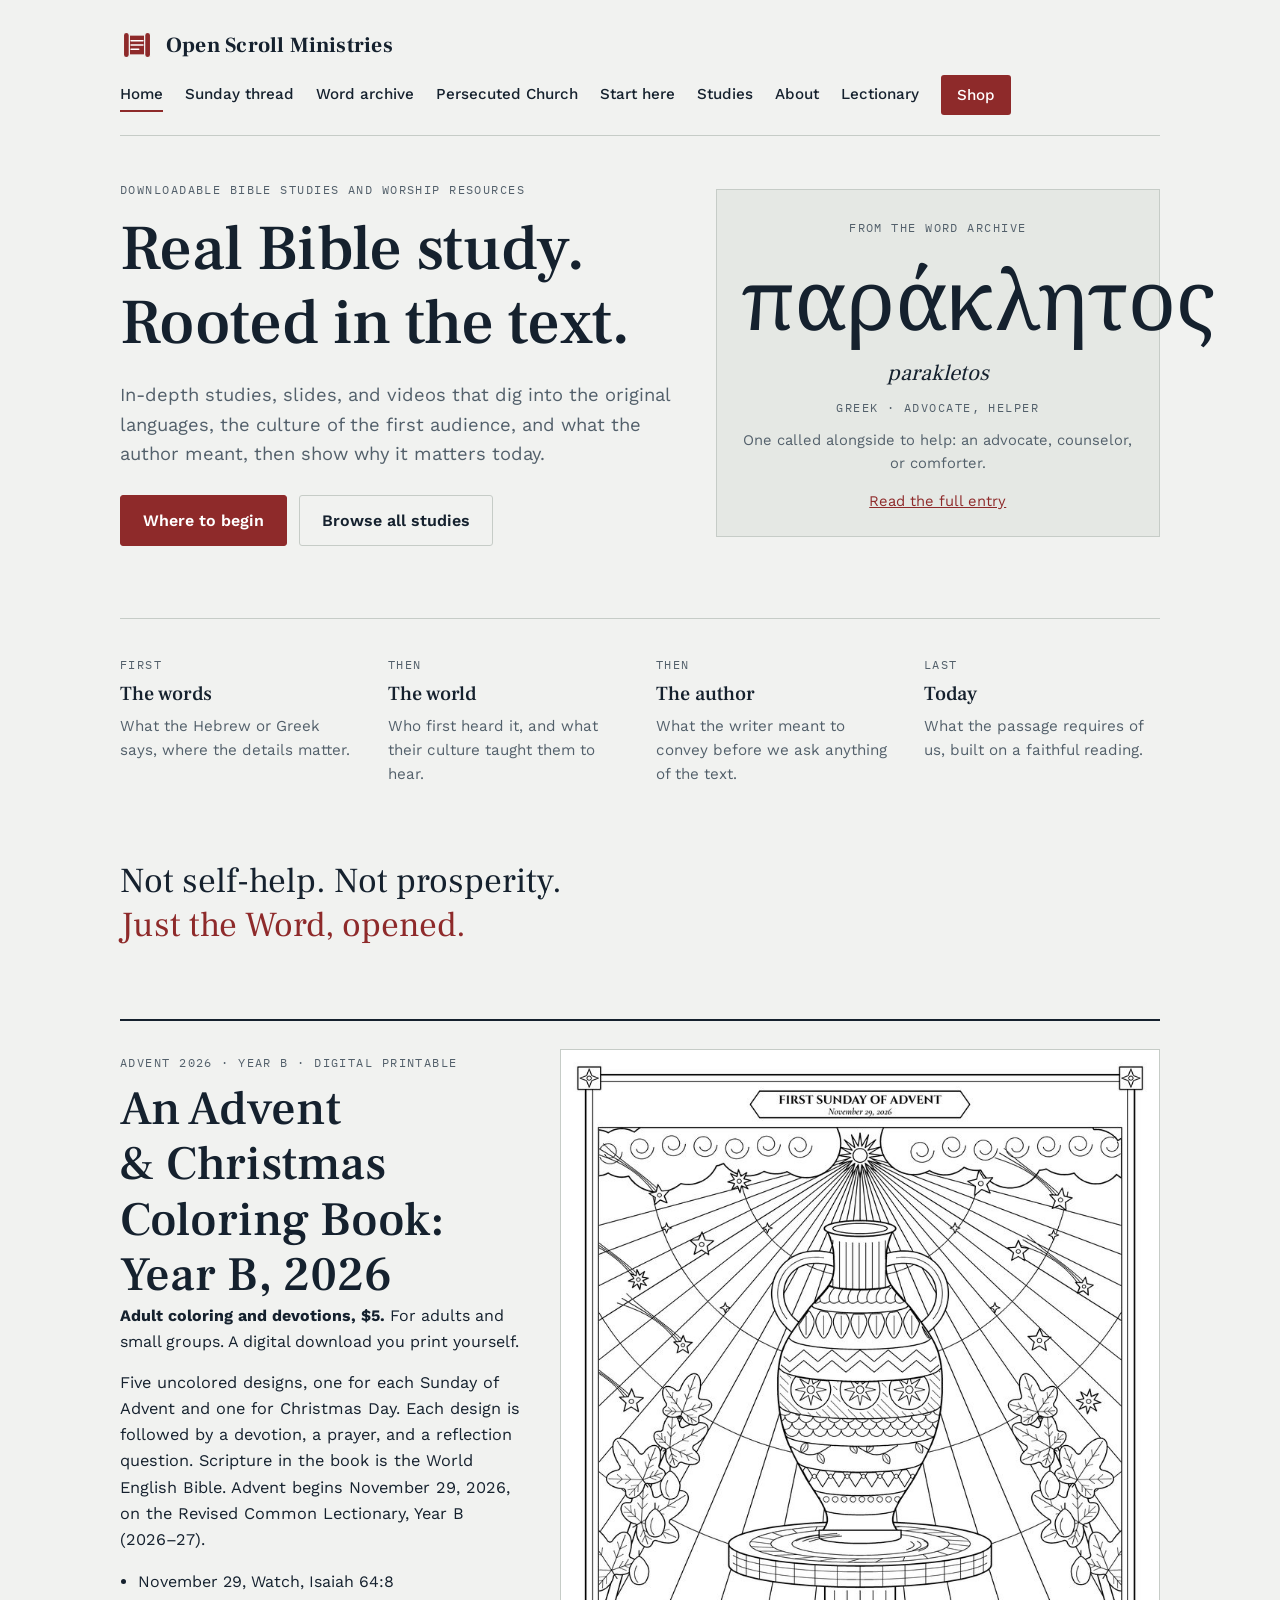
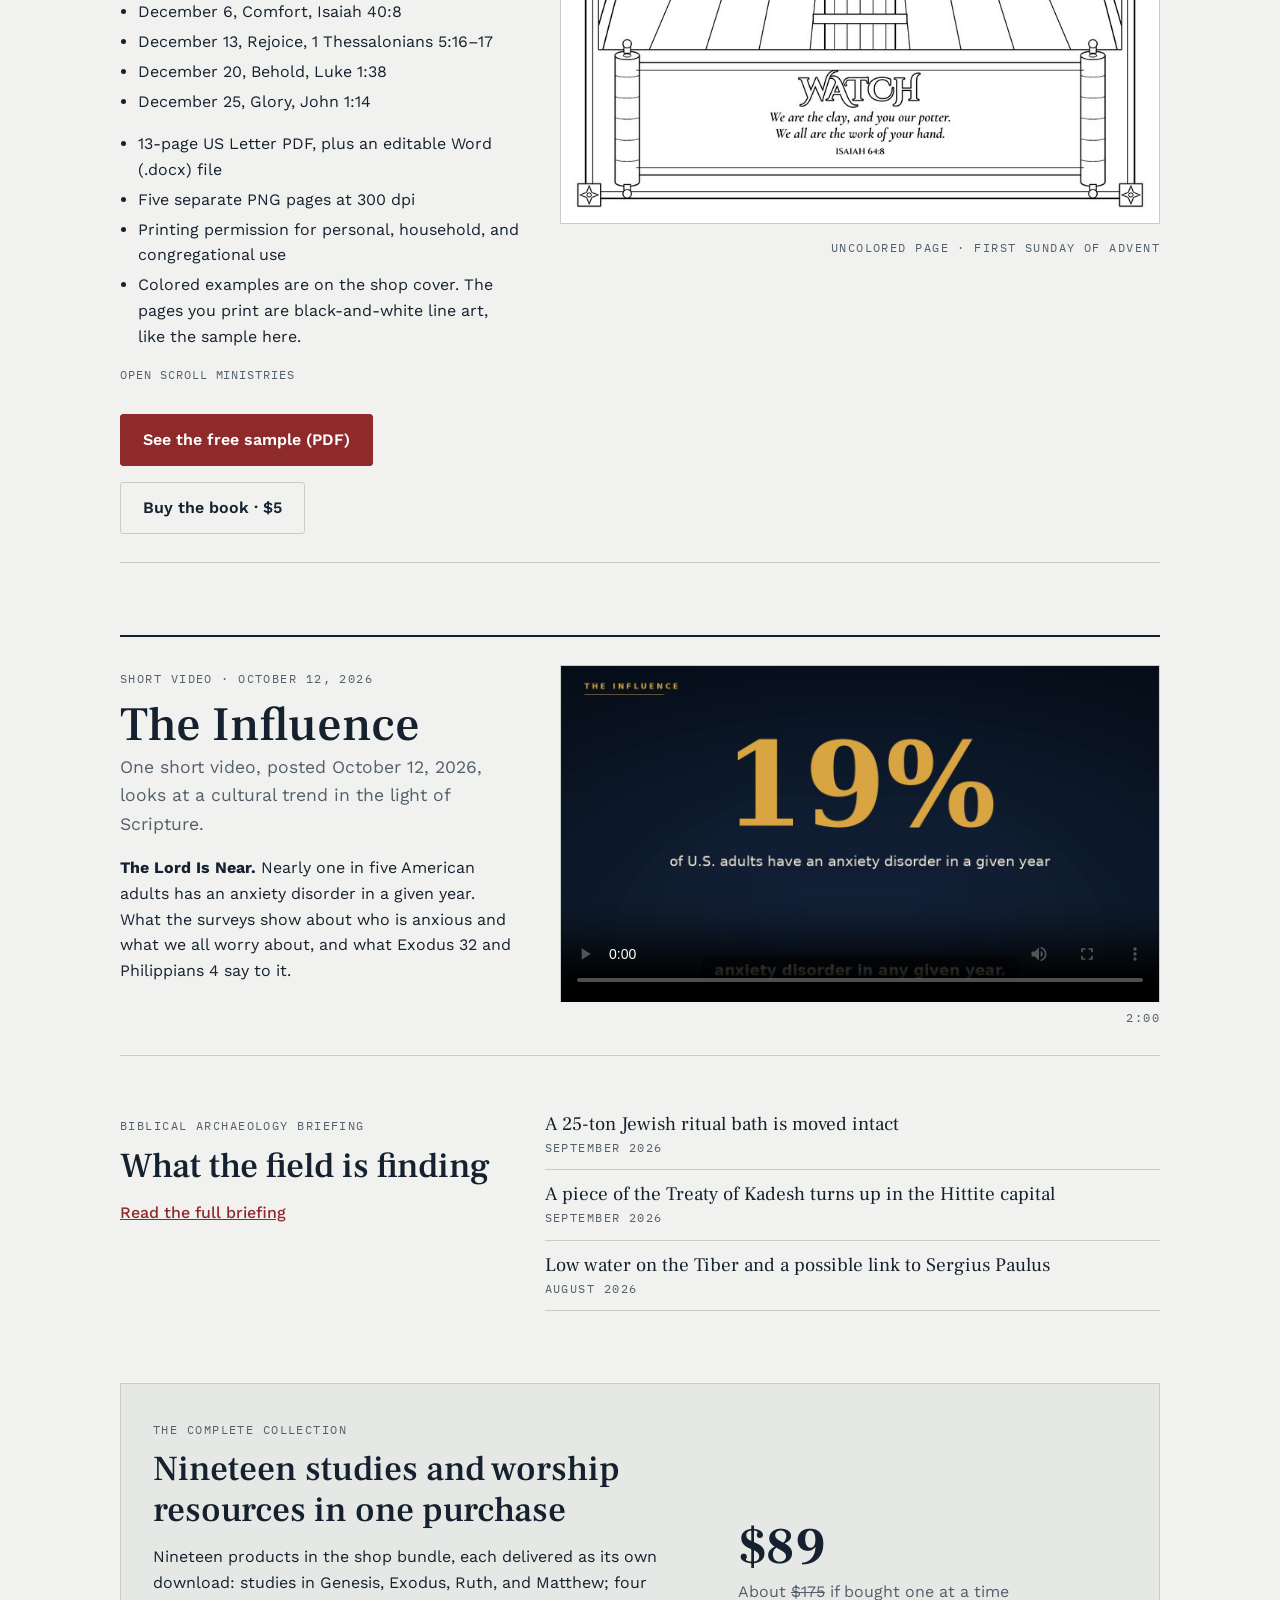
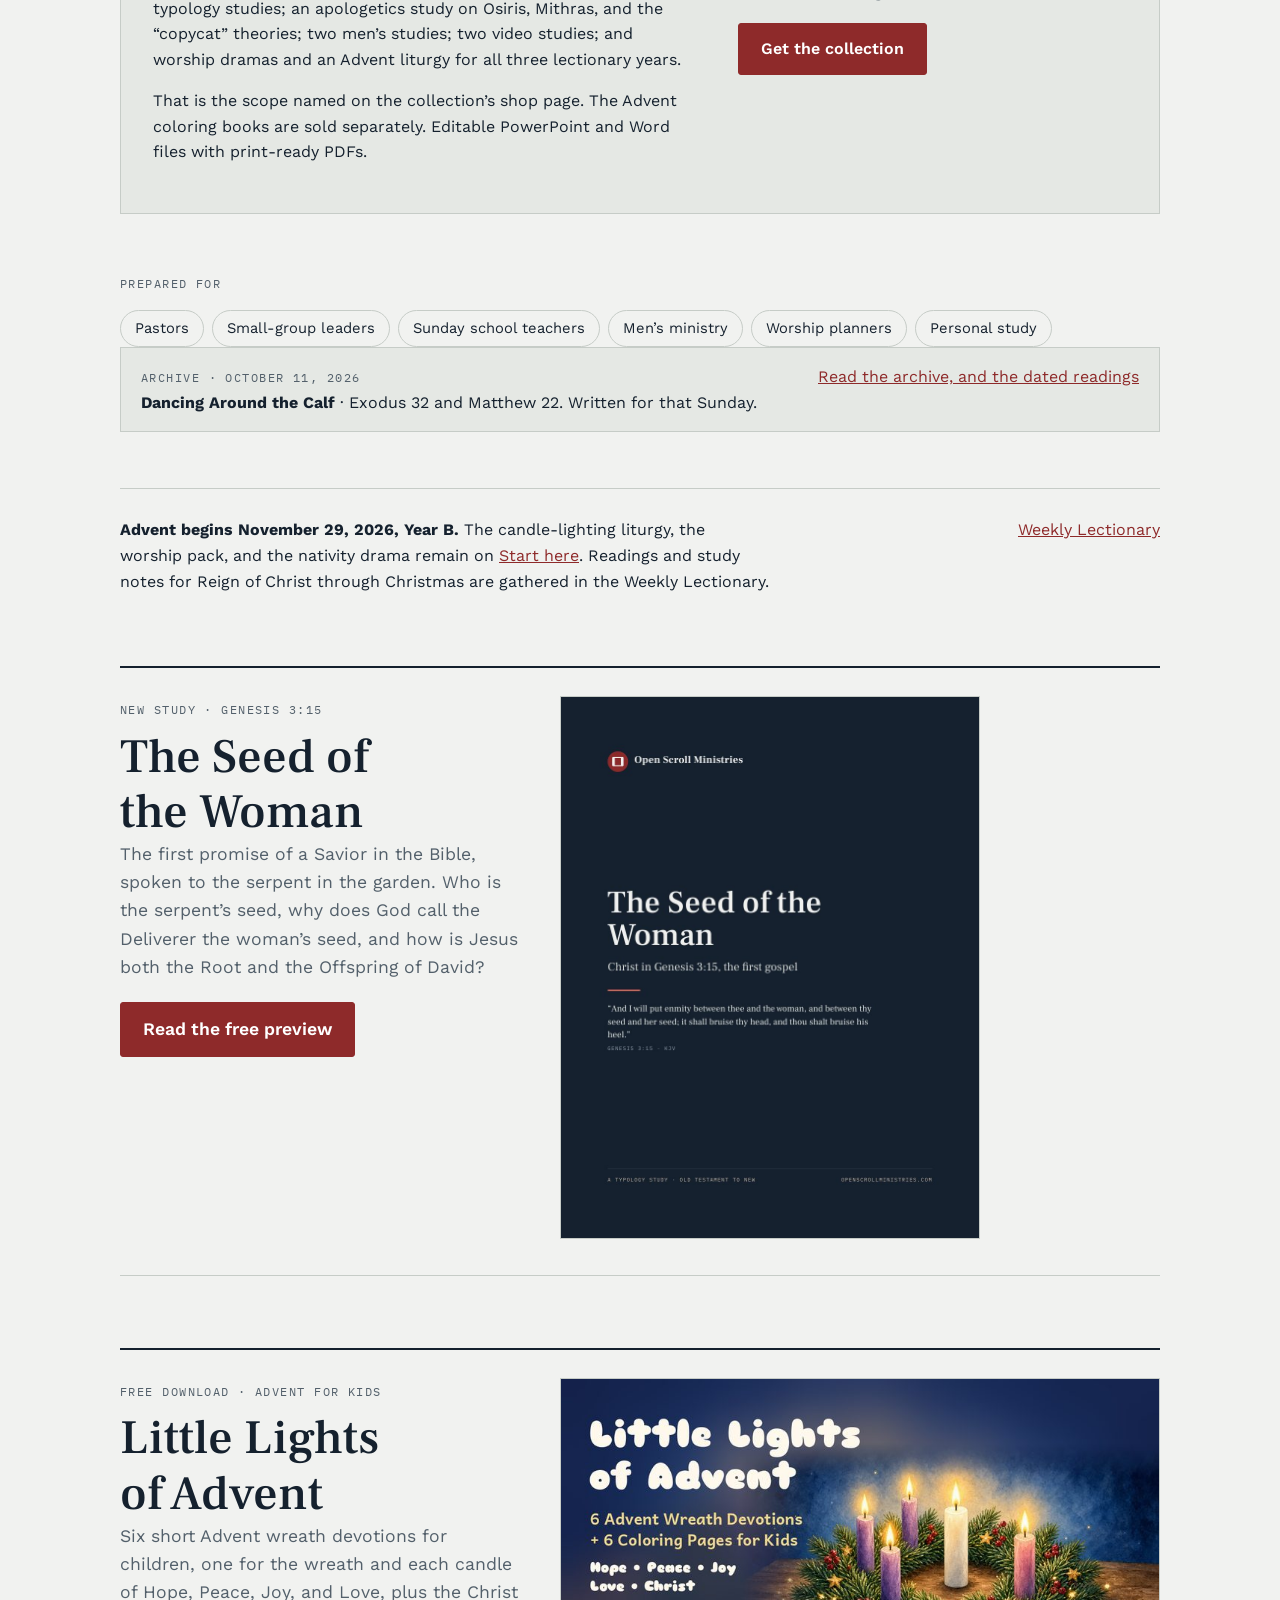
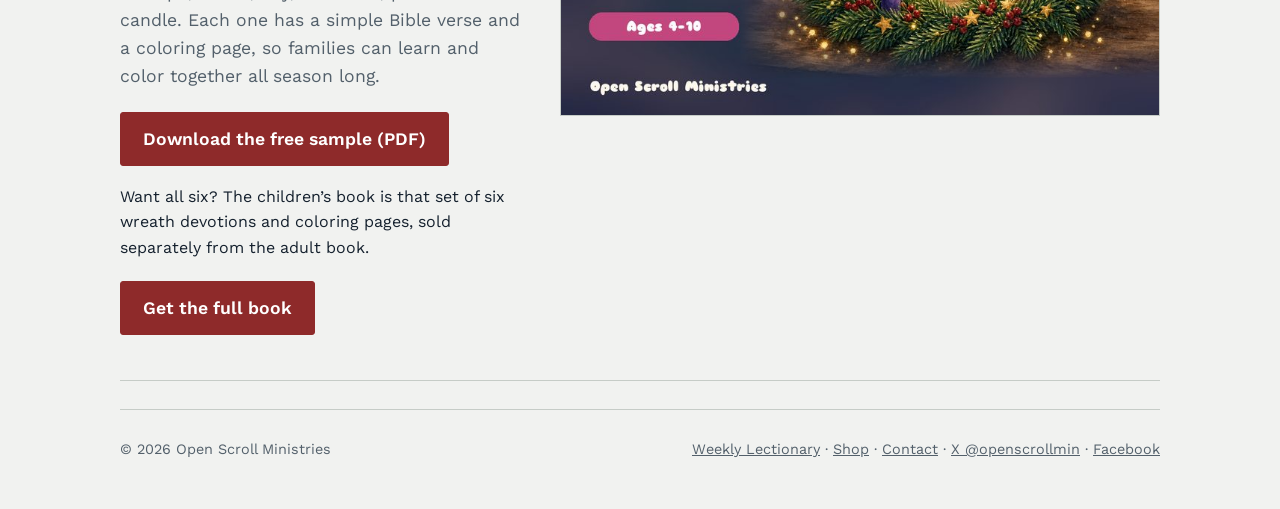
==== commit 53e56643: "Add Weekly Lectionary pages from Christ the King through Christmas 2026. Each Sunday has Revised Com" ====
--- a/index.html
+++ b/index.html
@@ -241,6 +241,7 @@
     <a href="#start" data-nav="start">Start here</a>
     <a href="#studies" data-nav="studies">Studies</a>
     <a href="#about" data-nav="about">About</a>
+    <a href="lectionary/">Lectionary</a>
     <a class="shop" href="https://shop.openscrollministries.com" target="_blank" rel="noopener">Shop</a>
   </nav>
 </header>
@@ -347,8 +348,8 @@
   </div>
 
   <div class="season">
-    <p><strong>Advent begins November 29, 2026, Year B.</strong> The candle-lighting liturgy, the worship pack, and the nativity drama remain on Start here.</p>
-    <a href="#start">See those worship resources</a>
+    <p><strong>Advent begins November 29, 2026, Year B.</strong> The candle-lighting liturgy, the worship pack, and the nativity drama remain on <a href="#start">Start here</a>. Readings and study notes for Reign of Christ through Christmas are gathered in the Weekly Lectionary.</p>
+    <a href="lectionary/">Weekly Lectionary</a>
   </div>
 
   <section class="influence" id="seed-teaser"><div class="itext"><span class="label">New study · Genesis 3:15</span><h2>The Seed of the Woman</h2><p>The first promise of a Savior in the Bible, spoken to the serpent in the garden. Who is the serpent’s seed, why does God call the Deliverer the woman’s seed, and how is Jesus both the Root and the Offspring of David?</p><p><a class="btn" href="#seed">Read the free preview</a></p></div><div class="ivideo"><img src="media/seed-of-the-woman-preview.jpg" alt="The Seed of the Woman study cover" width="850" loading="lazy" style="width:100%;max-width:420px;height:auto;border:1px solid var(--rule)"></div></section>
@@ -383,10 +384,10 @@
       <ul class="readings">
         <li><strong>November 8, 2026</strong> · Proper 27 (32) · Year A. Continuous: Joshua 24:1–3a, 14–25 and Psalm 78:1–7. Alternate: Wisdom of Solomon 6:12–16 or Amos 5:18–24, with Wisdom of Solomon 6:17–20 or Psalm 70. Second reading: 1 Thessalonians 4:13–18. Gospel: Matthew 25:1–13.</li>
         <li><strong>November 15, 2026</strong> · Proper 28 (33) · Year A. Continuous: Judges 4:1–7 and Psalm 123. Alternate: Zephaniah 1:7, 12–18 and Psalm 90:1–8, (9–11), 12. Second reading: 1 Thessalonians 5:1–11. Gospel: Matthew 25:14–30.</li>
-        <li><strong>November 22, 2026</strong> · Reign of Christ, Proper 29 (34) · Year A. Ezekiel 34:11–16, 20–24; Psalm 100 or Psalm 95:1–7a; Ephesians 1:15–23; Matthew 25:31–46.</li>
-        <li><strong>November 29, 2026</strong> · First Sunday of Advent · Year B (2026–27). Isaiah 64:1–9; Psalm 80:1–7, 17–19; 1 Corinthians 1:3–9; Mark 13:24–37.</li>
+        <li><strong><a href="lectionary/2026-11-22-reign-of-christ.html">November 22, 2026</a></strong> · Reign of Christ, Proper 29 (34) · Year A. Ezekiel 34:11–16, 20–24; Psalm 100 or Psalm 95:1–7a; Ephesians 1:15–23; Matthew 25:31–46.</li>
+        <li><strong><a href="lectionary/2026-11-29-advent-1.html">November 29, 2026</a></strong> · First Sunday of Advent · Year B (2026–27). Isaiah 64:1–9; Psalm 80:1–7, 17–19; 1 Corinthians 1:3–9; Mark 13:24–37.</li>
       </ul>
-      <p class="src">Sources: <a href="https://lectionary.library.vanderbilt.edu/calendar/2025-26/?season=season_after_pentecost" target="_blank" rel="noopener">Year A, after Pentecost</a> and <a href="https://lectionary.library.vanderbilt.edu/calendar/2026-27/?season=advent" target="_blank" rel="noopener">Advent, Year B</a>, Vanderbilt Divinity Library.</p>
+      <p class="src">Sources: <a href="https://lectionary.library.vanderbilt.edu/calendar/2025-26/?season=season_after_pentecost" target="_blank" rel="noopener">Year A, after Pentecost</a> and <a href="https://lectionary.library.vanderbilt.edu/calendar/2026-27/?season=advent" target="_blank" rel="noopener">Advent, Year B</a>, Vanderbilt Divinity Library. Study pages for November 22, the Sundays of Advent, and Christmas Eve and Day are in the <a href="lectionary/">Weekly Lectionary</a>.</p>
     </div>
   </div>
 </div>
@@ -575,7 +576,7 @@
 
 <footer>
   <span>© 2026 Open Scroll Ministries</span>
-  <span><a href="https://shop.openscrollministries.com" target="_blank" rel="noopener">Shop</a> · <a href="https://shop.openscrollministries.com/contact" target="_blank" rel="noopener">Contact</a> · <a href="https://x.com/openscrollmin" target="_blank" rel="noopener">X @openscrollmin</a> · <a href="https://www.facebook.com/profile.php?id=61595463680614" target="_blank" rel="noopener">Facebook</a></span>
+  <span><a href="lectionary/">Weekly Lectionary</a> · <a href="https://shop.openscrollministries.com" target="_blank" rel="noopener">Shop</a> · <a href="https://shop.openscrollministries.com/contact" target="_blank" rel="noopener">Contact</a> · <a href="https://x.com/openscrollmin" target="_blank" rel="noopener">X @openscrollmin</a> · <a href="https://www.facebook.com/profile.php?id=61595463680614" target="_blank" rel="noopener">Facebook</a></span>
 </footer>
 </div>
 
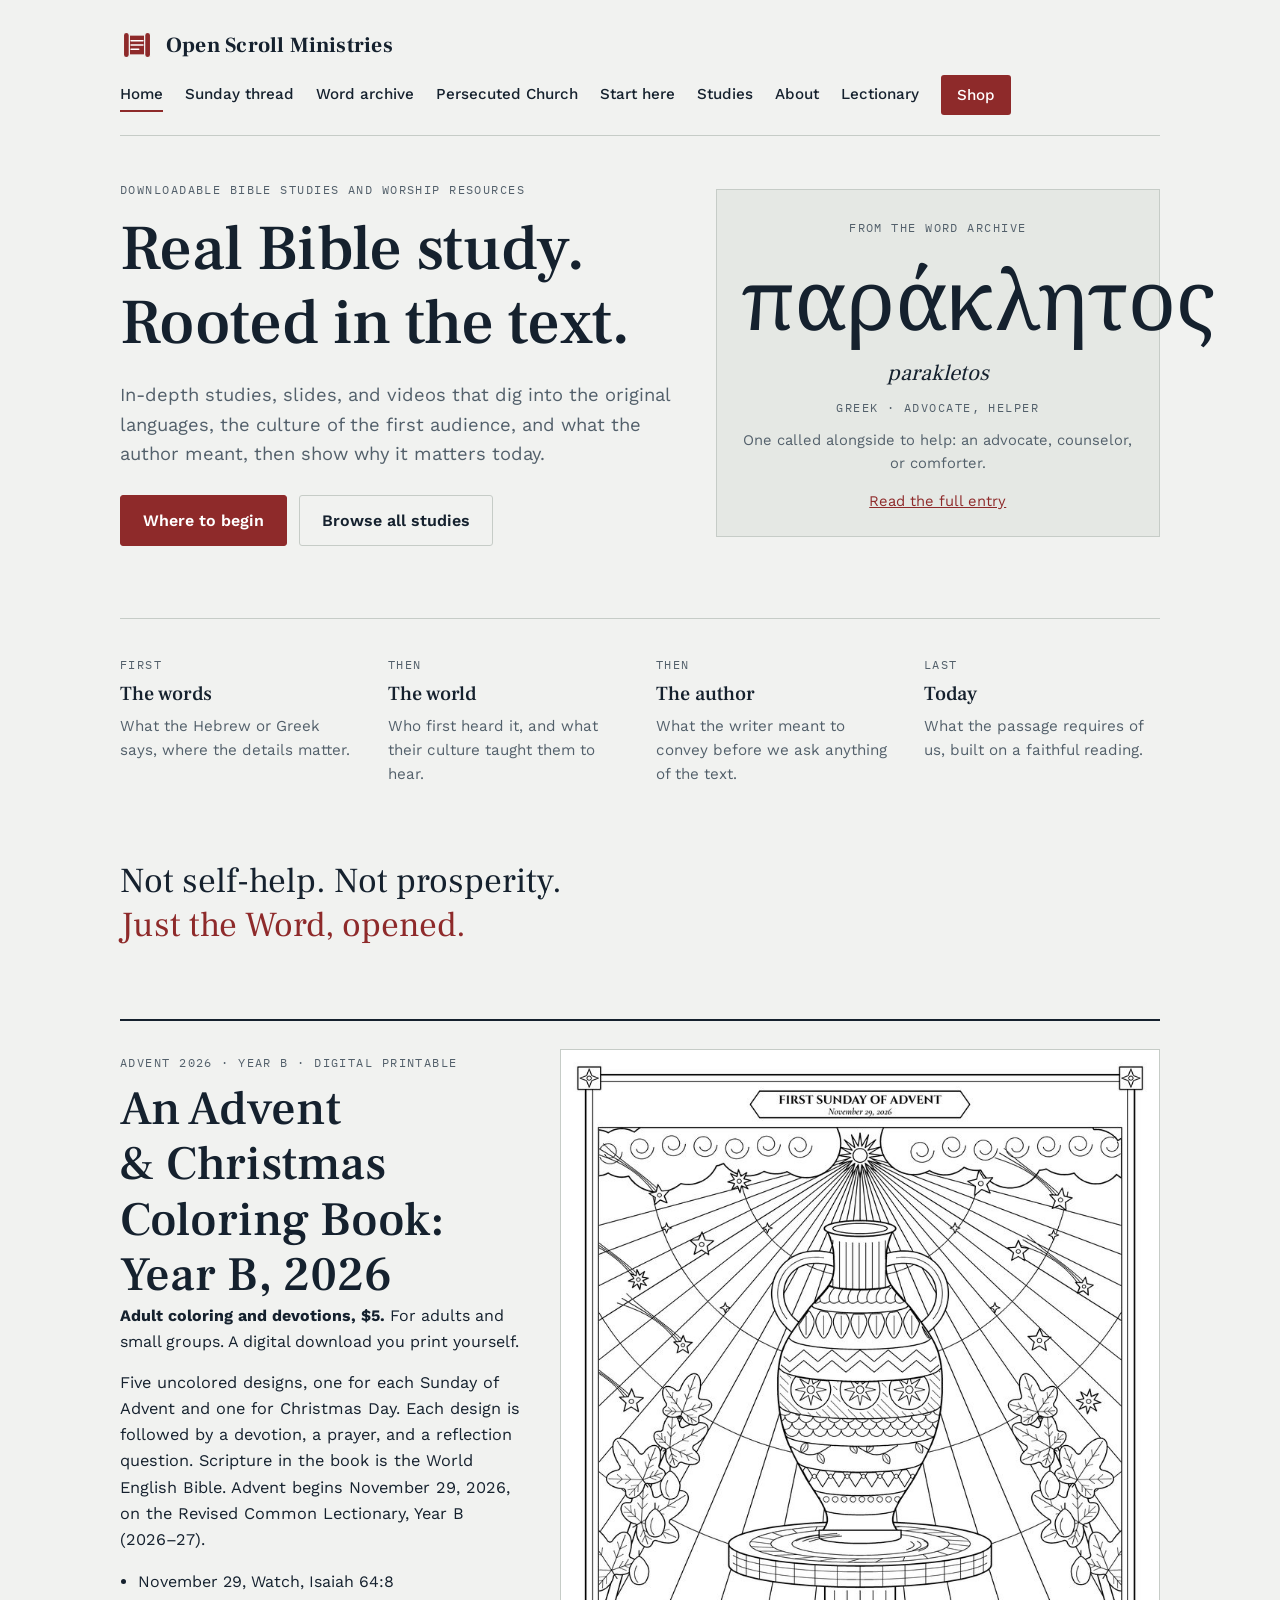
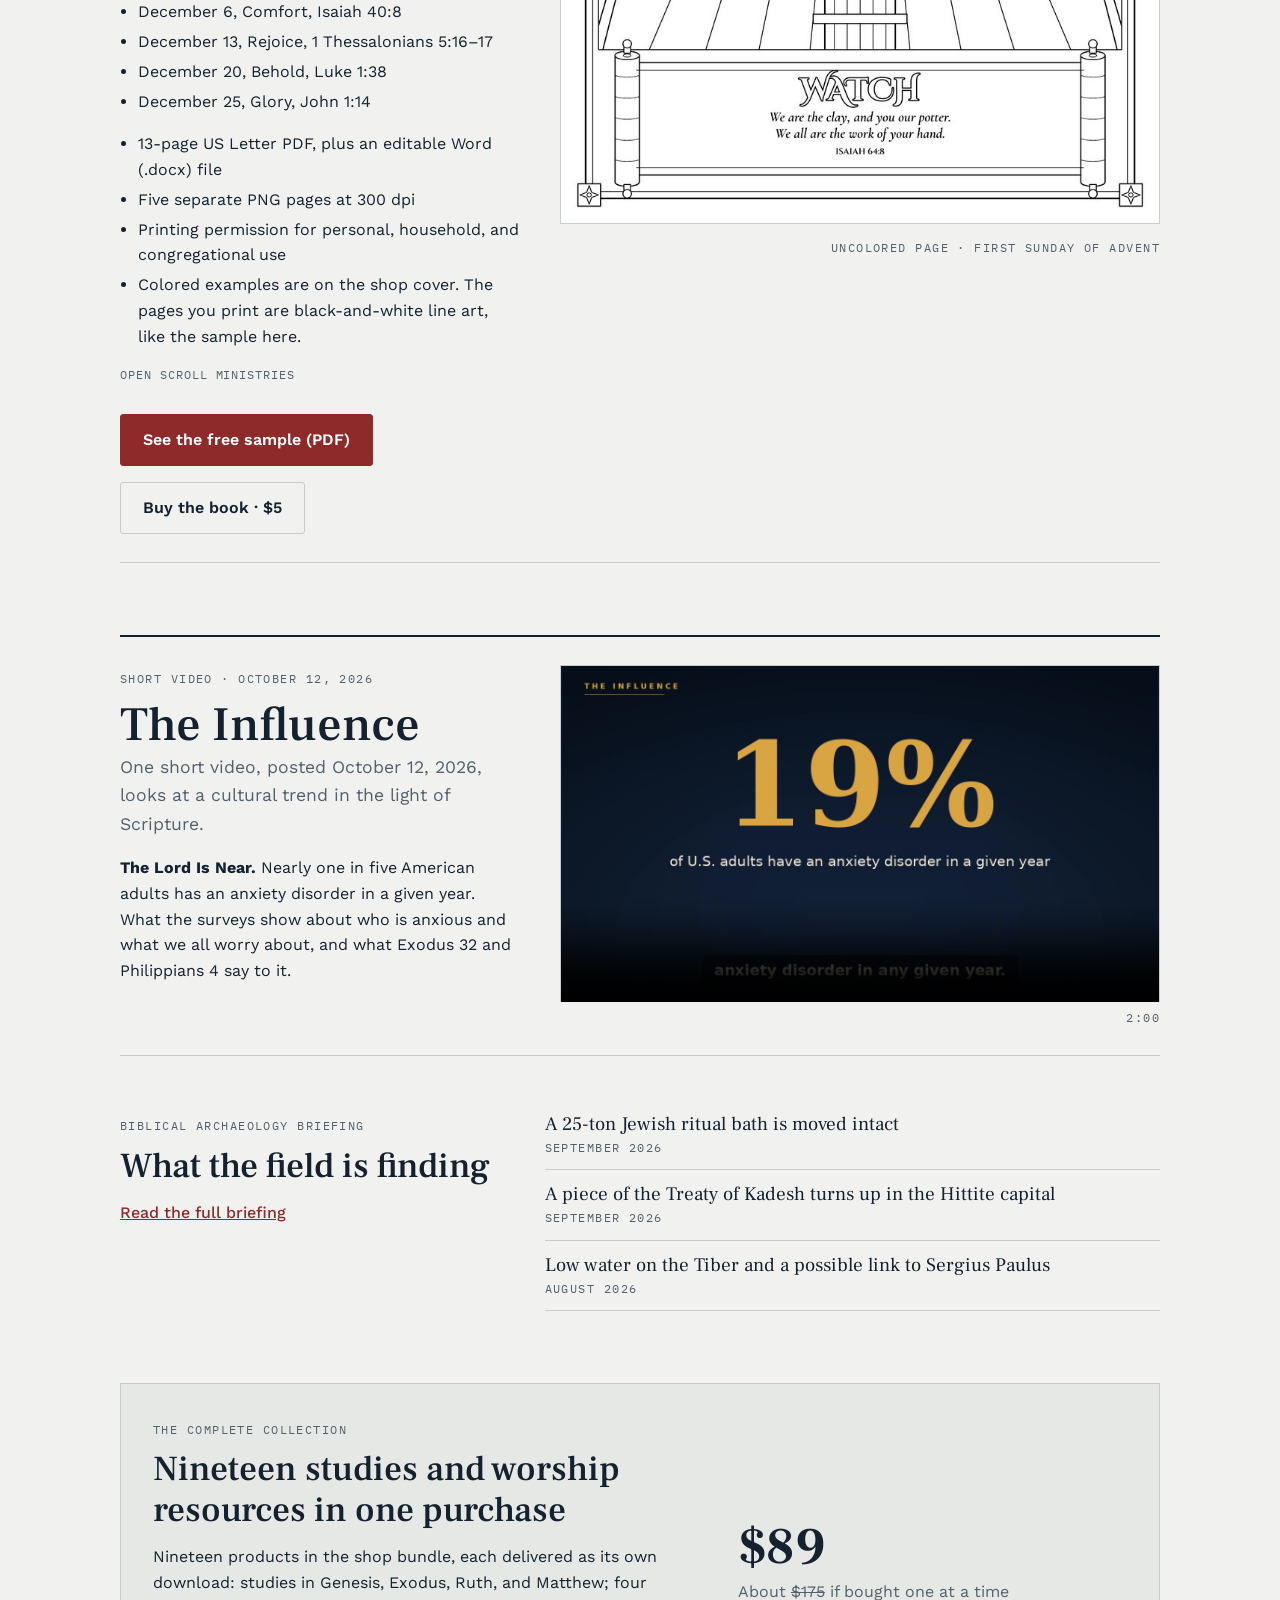
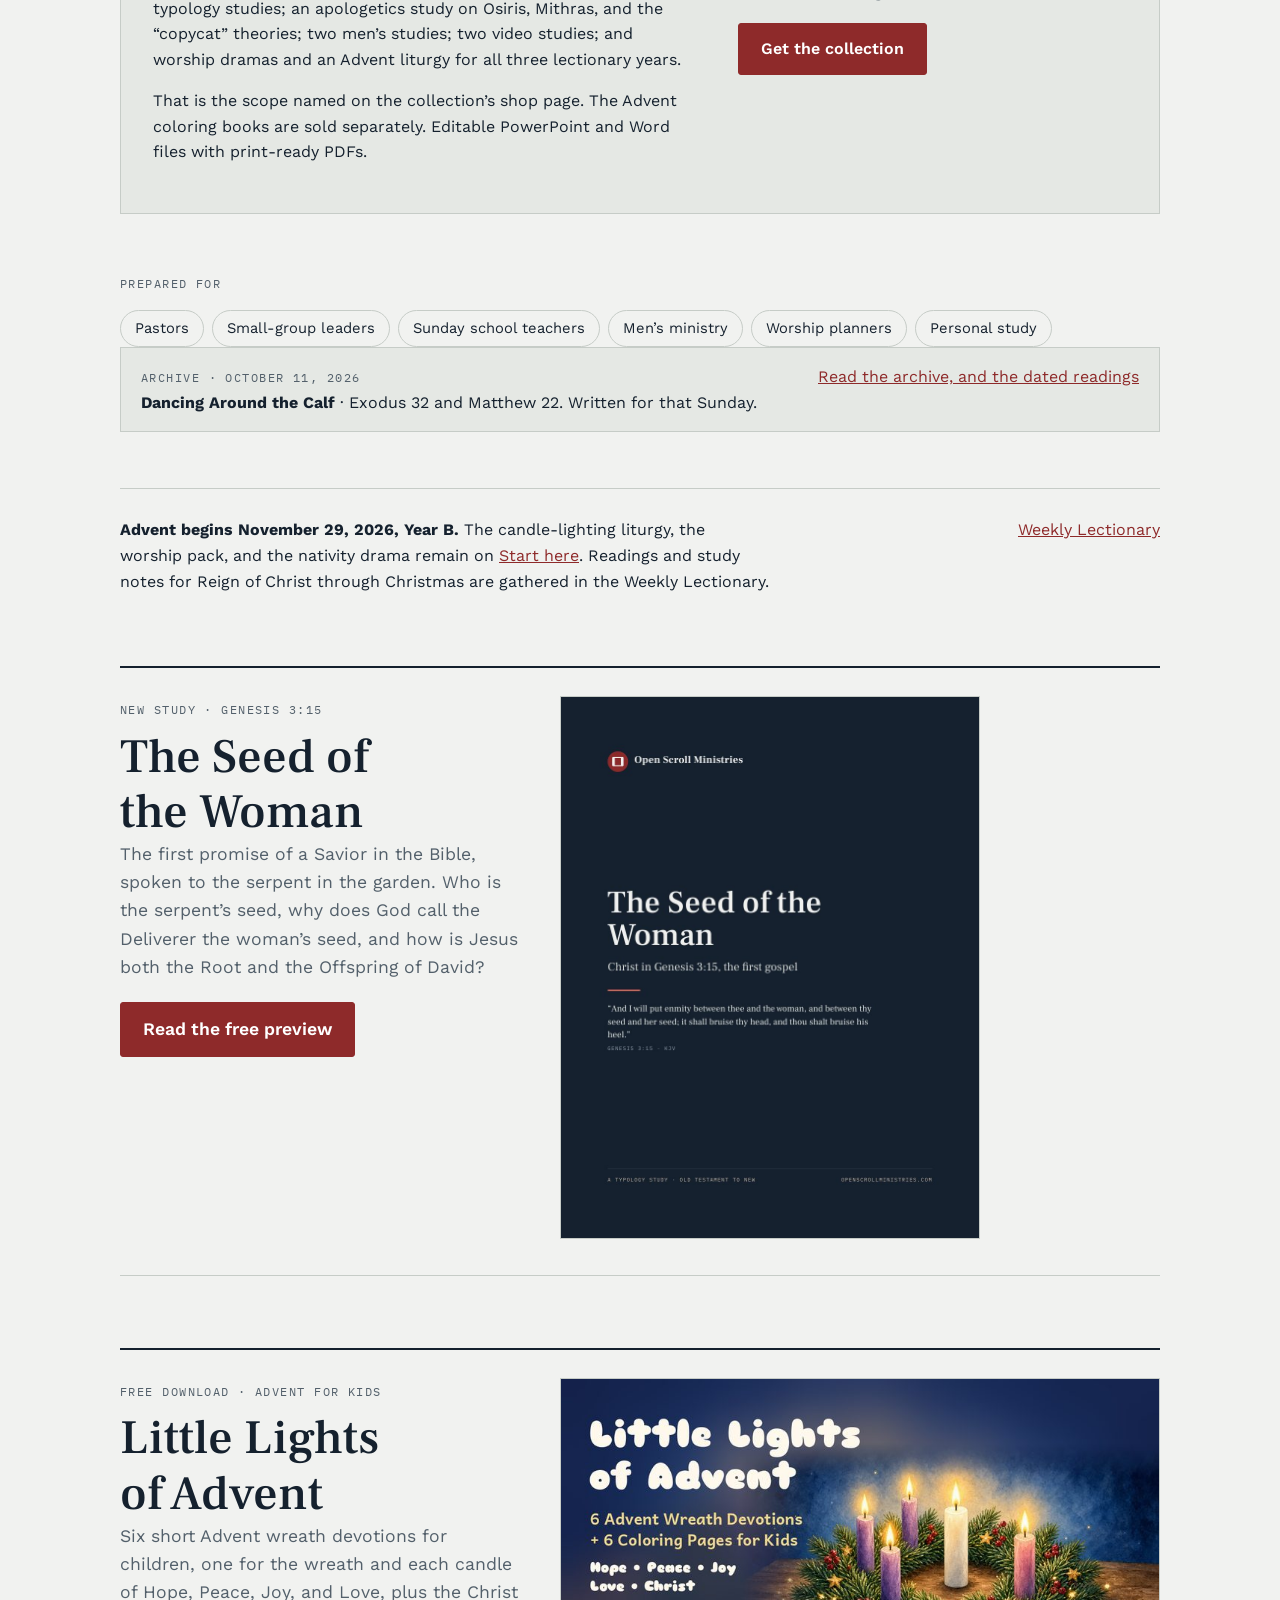
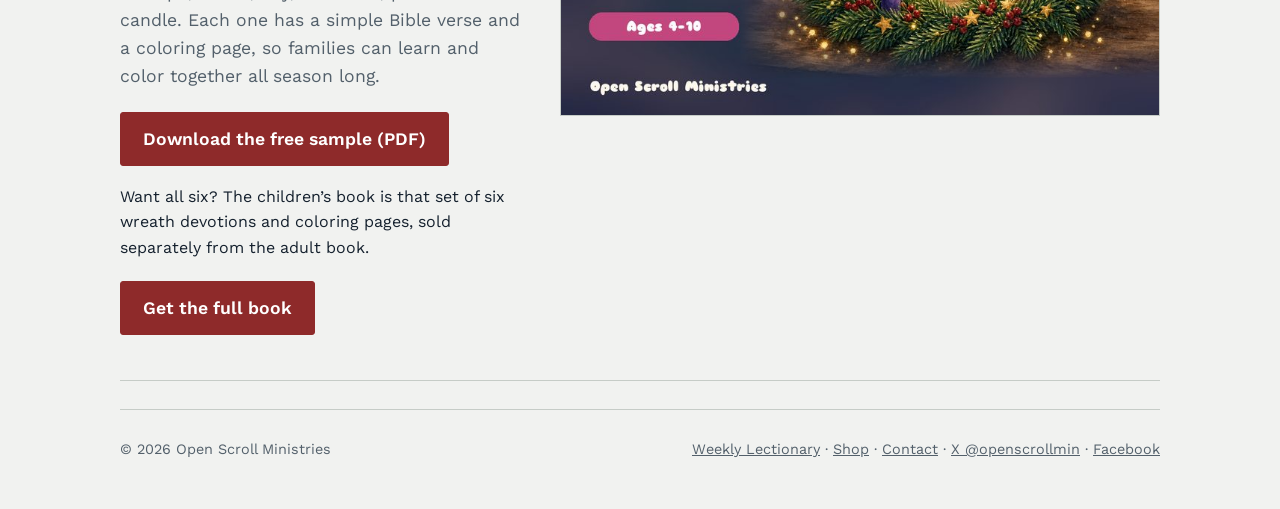
==== commit 92ab8a7a: "Feature the World English Bible Advent candle-lighting liturgy. Add the $7 Payhip edition beside the" ====
--- a/index.html
+++ b/index.html
@@ -474,7 +474,7 @@
     <h1 style="margin-top:12px">Which study fits your room?</h1>
     <p>Pick the description that sounds like you. Every link opens the shop in a new tab.</p>
   </div>
-  <div class="cols"><section class="persona"><h3>I lead a small group or Sunday school class</h3><p>Start with a full study that comes with leader helps.</p><ul class="list"><li><a class="row" href="https://shop.openscrollministries.com/b/K0oQk" target="_blank" rel="noopener"><span class="rt"><span class="rtitle">The Book of Ruth: Faithfulness, Redemption &amp; Grace</span><span class="rref">Leader kit</span></span><span class="price">$16</span></a></li><li><a class="row" href="https://shop.openscrollministries.com/b/1sJ8S" target="_blank" rel="noopener"><span class="rt"><span class="rtitle">The Deceiver Deceived, Session 1: The Birthright Despised</span><span class="rref">Genesis 25:19–34</span></span><span class="price">$16</span></a></li><li><a class="row" href="https://shop.openscrollministries.com/b/J5VzU" target="_blank" rel="noopener"><span class="rt"><span class="rtitle">God Reveals Himself: The Promise, the Plagues, and the Gods of Egypt</span><span class="rref">Exodus 6–10</span></span><span class="price">$18</span></a></li><li><a class="row" href="https://shop.openscrollministries.com/b/1MWE9" target="_blank" rel="noopener"><span class="rt"><span class="rtitle">Exodus 16–20 Bible Study: From Manna to Sinai</span><span class="rref">Exodus 16–20</span></span><span class="price">$16</span></a></li></ul></section><section class="persona"><h3>I want a printable Advent devotion for adults or a small group</h3><p>Adult coloring and devotions for Year B, 2026. The pages are uncolored line art. <a href="#coloring">See the sample on the home page</a>.</p><ul class="list"><li><a class="row" href="https://shop.openscrollministries.com/b/H158g" target="_blank" rel="noopener"><span class="rt"><span class="rtitle">An Advent &amp; Christmas Coloring Book: Year B, 2026</span><span class="rref">Adult coloring + devotions · digital printable</span></span><span class="price">$5</span></a></li></ul></section><section class="persona"><h3>I plan worship and need something for the season</h3><p>Advent begins November 29, 2026, Year B. These are ready to use.</p><ul class="list"><li><a class="row" href="https://shop.openscrollministries.com/b/vOdin" target="_blank" rel="noopener"><span class="rt"><span class="rtitle">Advent &amp; Christmas Worship Pack</span><span class="rref">Worship pack</span></span><span class="price">$17</span></a></li><li><a class="row" href="https://shop.openscrollministries.com/b/zBOVr" target="_blank" rel="noopener"><span class="rt"><span class="rtitle">Here We Stand (And Occasionally Sit)</span><span class="rref">Reformation Sunday worship drama</span></span><span class="price">$12</span></a></li><li><a class="row" href="https://shop.openscrollministries.com/b/QPzXh" target="_blank" rel="noopener"><span class="rt"><span class="rtitle">Good News of Great Joy (Some Paperwork Required)</span><span class="rref">Nativity worship drama</span></span><span class="price">$12</span></a></li></ul></section><section class="persona"><h3>I serve in men’s ministry</h3><p>Two studies written for men at different stages of life.</p><ul class="list"><li><a class="row" href="https://shop.openscrollministries.com/b/3Ilvp" target="_blank" rel="noopener"><span class="rt"><span class="rtitle">Truth in a Post-Truth Age</span><span class="rref">Men&#x27;s Bible study</span></span><span class="price">$8</span></a></li><li><a class="row" href="https://shop.openscrollministries.com/b/Fu4zJ" target="_blank" rel="noopener"><span class="rt"><span class="rtitle">Finishing Well: Faith Is Not Something We Retire From</span><span class="rref">Men&#x27;s Bible study 65+</span></span><span class="price">$12</span></a></li></ul></section><section class="persona"><h3>I want to try one study before I buy more</h3><p>Short, low-cost studies at $3 to $5.</p><ul class="list"><li><a class="row" href="https://shop.openscrollministries.com/b/WbvfV" target="_blank" rel="noopener"><span class="rt"><span class="rtitle">The Shepherd Image: Old Testament, New Testament &amp; Today</span><span class="rref">Typology</span></span><span class="price">$3</span></a></li><li><a class="row" href="https://shop.openscrollministries.com/b/M7HsO" target="_blank" rel="noopener"><span class="rt"><span class="rtitle">The Cross and the Tree of Life</span><span class="rref">Typology</span></span><span class="price">$4</span></a></li><li><a class="row" href="https://shop.openscrollministries.com/b/Jye3S" target="_blank" rel="noopener"><span class="rt"><span class="rtitle">The Rock That Was Struck</span><span class="rref">Exodus 17:1–7 · Matthew 21:23–32</span></span><span class="price">$4</span></a></li><li><a class="row" href="https://shop.openscrollministries.com/b/PY3ob" target="_blank" rel="noopener"><span class="rt"><span class="rtitle">The Cup That Reaches Heaven</span><span class="rref">Matthew 10:40–42</span></span><span class="price">$5</span></a></li></ul></section></div>
+  <div class="cols"><section class="persona"><h3>I lead a small group or Sunday school class</h3><p>Start with a full study that comes with leader helps.</p><ul class="list"><li><a class="row" href="https://shop.openscrollministries.com/b/K0oQk" target="_blank" rel="noopener"><span class="rt"><span class="rtitle">The Book of Ruth: Faithfulness, Redemption &amp; Grace</span><span class="rref">Leader kit</span></span><span class="price">$16</span></a></li><li><a class="row" href="https://shop.openscrollministries.com/b/1sJ8S" target="_blank" rel="noopener"><span class="rt"><span class="rtitle">The Deceiver Deceived, Session 1: The Birthright Despised</span><span class="rref">Genesis 25:19–34</span></span><span class="price">$16</span></a></li><li><a class="row" href="https://shop.openscrollministries.com/b/J5VzU" target="_blank" rel="noopener"><span class="rt"><span class="rtitle">God Reveals Himself: The Promise, the Plagues, and the Gods of Egypt</span><span class="rref">Exodus 6–10</span></span><span class="price">$18</span></a></li><li><a class="row" href="https://shop.openscrollministries.com/b/1MWE9" target="_blank" rel="noopener"><span class="rt"><span class="rtitle">Exodus 16–20 Bible Study: From Manna to Sinai</span><span class="rref">Exodus 16–20</span></span><span class="price">$16</span></a></li></ul></section><section class="persona"><h3>I want a printable Advent devotion for adults or a small group</h3><p>Adult coloring and devotions for Year B, 2026. The pages are uncolored line art. <a href="#coloring">See the sample on the home page</a>.</p><ul class="list"><li><a class="row" href="https://shop.openscrollministries.com/b/H158g" target="_blank" rel="noopener"><span class="rt"><span class="rtitle">An Advent &amp; Christmas Coloring Book: Year B, 2026</span><span class="rref">Adult coloring + devotions · digital printable</span></span><span class="price">$5</span></a></li></ul></section><section class="persona"><h3>I plan worship and need something for the season</h3><p>Advent begins November 29, 2026, Year B. These are ready to use.</p><ul class="list"><li><a class="row" href="https://shop.openscrollministries.com/b/vOdin" target="_blank" rel="noopener"><span class="rt"><span class="rtitle">Advent &amp; Christmas Worship Pack</span><span class="rref">Worship pack</span></span><span class="price">$17</span></a></li><li><a class="row" href="https://shop.openscrollministries.com/b/Kyv3Y" target="_blank" rel="noopener"><span class="rt"><span class="rtitle">Advent Candle-Lighting Liturgy: WEB Edition</span><span class="rref">World English Bible edition</span></span><span class="price">$7</span></a></li><li><a class="row" href="https://shop.openscrollministries.com/b/zBOVr" target="_blank" rel="noopener"><span class="rt"><span class="rtitle">Here We Stand (And Occasionally Sit)</span><span class="rref">Reformation Sunday worship drama</span></span><span class="price">$12</span></a></li><li><a class="row" href="https://shop.openscrollministries.com/b/QPzXh" target="_blank" rel="noopener"><span class="rt"><span class="rtitle">Good News of Great Joy (Some Paperwork Required)</span><span class="rref">Nativity worship drama</span></span><span class="price">$12</span></a></li></ul></section><section class="persona"><h3>I serve in men’s ministry</h3><p>Two studies written for men at different stages of life.</p><ul class="list"><li><a class="row" href="https://shop.openscrollministries.com/b/3Ilvp" target="_blank" rel="noopener"><span class="rt"><span class="rtitle">Truth in a Post-Truth Age</span><span class="rref">Men&#x27;s Bible study</span></span><span class="price">$8</span></a></li><li><a class="row" href="https://shop.openscrollministries.com/b/Fu4zJ" target="_blank" rel="noopener"><span class="rt"><span class="rtitle">Finishing Well: Faith Is Not Something We Retire From</span><span class="rref">Men&#x27;s Bible study 65+</span></span><span class="price">$12</span></a></li></ul></section><section class="persona"><h3>I want to try one study before I buy more</h3><p>Short, low-cost studies at $3 to $5.</p><ul class="list"><li><a class="row" href="https://shop.openscrollministries.com/b/WbvfV" target="_blank" rel="noopener"><span class="rt"><span class="rtitle">The Shepherd Image: Old Testament, New Testament &amp; Today</span><span class="rref">Typology</span></span><span class="price">$3</span></a></li><li><a class="row" href="https://shop.openscrollministries.com/b/M7HsO" target="_blank" rel="noopener"><span class="rt"><span class="rtitle">The Cross and the Tree of Life</span><span class="rref">Typology</span></span><span class="price">$4</span></a></li><li><a class="row" href="https://shop.openscrollministries.com/b/Jye3S" target="_blank" rel="noopener"><span class="rt"><span class="rtitle">The Rock That Was Struck</span><span class="rref">Exodus 17:1–7 · Matthew 21:23–32</span></span><span class="price">$4</span></a></li><li><a class="row" href="https://shop.openscrollministries.com/b/PY3ob" target="_blank" rel="noopener"><span class="rt"><span class="rtitle">The Cup That Reaches Heaven</span><span class="rref">Matthew 10:40–42</span></span><span class="price">$5</span></a></li></ul></section></div>
   <section class="feature">
     <div>
       <span class="label">Building a library</span>
@@ -496,7 +496,7 @@
     <h1 style="margin-top:12px">Browse by book or by need</h1>
     <p>Prices shown are for single downloads. Each opens in the shop.</p>
   </div>
-  <div class="cols"><section class="grp"><h3>Genesis</h3><ul class="list"><li><a class="row" href="#seed"><span class="rt"><span class="rtitle">The Seed of the Woman: Christ in Genesis 3:15</span><span class="rref">Genesis 3:15 · Typology</span></span><span class="price">Preview</span></a></li><li><a class="row" href="https://shop.openscrollministries.com/b/1sJ8S" target="_blank" rel="noopener"><span class="rt"><span class="rtitle">The Deceiver Deceived, Session 1: The Birthright Despised</span><span class="rref">Genesis 25:19–34</span></span><span class="price">$16</span></a></li><li><a class="row" href="https://shop.openscrollministries.com/b/zItbY" target="_blank" rel="noopener"><span class="rt"><span class="rtitle">When No One Is Watching: Joseph in Potiphar&#x27;s House</span><span class="rref">Genesis 39</span></span><span class="price">$5</span></a></li></ul></section><section class="grp"><h3>Exodus</h3><ul class="list"><li><a class="row" href="https://shop.openscrollministries.com/b/J5VzU" target="_blank" rel="noopener"><span class="rt"><span class="rtitle">God Reveals Himself: The Promise, the Plagues, and the Gods of Egypt</span><span class="rref">Exodus 6–10</span></span><span class="price">$18</span></a></li><li><a class="row" href="https://shop.openscrollministries.com/b/1MWE9" target="_blank" rel="noopener"><span class="rt"><span class="rtitle">Exodus 16–20 Bible Study: From Manna to Sinai</span><span class="rref">Exodus 16–20</span></span><span class="price">$16</span></a></li><li><a class="row" href="https://shop.openscrollministries.com/b/Hyc5A" target="_blank" rel="noopener"><span class="rt"><span class="rtitle">Exodus 12 &amp; Matthew 18: Shared Theological Themes</span><span class="rref">Research outline</span></span><span class="price">$4</span></a></li></ul></section><section class="grp"><h3>Ruth</h3><ul class="list"><li><a class="row" href="https://shop.openscrollministries.com/b/K0oQk" target="_blank" rel="noopener"><span class="rt"><span class="rtitle">The Book of Ruth: Faithfulness, Redemption &amp; Grace</span><span class="rref">Leader kit</span></span><span class="price">$16</span></a></li></ul></section><section class="grp"><h3>Matthew</h3><ul class="list"><li><a class="row" href="https://shop.openscrollministries.com/b/vzgjG" target="_blank" rel="noopener"><span class="rt"><span class="rtitle">Mercy, Not Sacrifice</span><span class="rref">Matthew 9:9–13, 18–26</span></span><span class="price">$7</span></a></li><li><a class="row" href="https://shop.openscrollministries.com/b/PY3ob" target="_blank" rel="noopener"><span class="rt"><span class="rtitle">The Cup That Reaches Heaven</span><span class="rref">Matthew 10:40–42</span></span><span class="price">$5</span></a></li></ul></section><section class="grp"><h3>Typology: shadow and substance</h3><ul class="list"><li><a class="row" href="https://shop.openscrollministries.com/b/h8xBM" target="_blank" rel="noopener"><span class="rt"><span class="rtitle">Shadow and Substance, a Typology Collection</span><span class="rref">Four studies</span></span><span class="price">$12</span></a></li><li><a class="row" href="https://shop.openscrollministries.com/b/M7HsO" target="_blank" rel="noopener"><span class="rt"><span class="rtitle">The Cross and the Tree of Life</span><span class="rref">Typology</span></span><span class="price">$4</span></a></li><li><a class="row" href="https://shop.openscrollministries.com/b/WbvfV" target="_blank" rel="noopener"><span class="rt"><span class="rtitle">The Shepherd Image: Old Testament, New Testament &amp; Today</span><span class="rref">Typology</span></span><span class="price">$3</span></a></li><li><a class="row" href="https://shop.openscrollministries.com/b/Jye3S" target="_blank" rel="noopener"><span class="rt"><span class="rtitle">The Rock That Was Struck</span><span class="rref">Exodus 17:1–7 · Matthew 21:23–32</span></span><span class="price">$4</span></a></li><li><a class="row" href="https://shop.openscrollministries.com/b/5WZku" target="_blank" rel="noopener"><span class="rt"><span class="rtitle">Naomi &amp; Israel in the Boaz–Jesus Typology</span><span class="rref">Ruth · Typology</span></span><span class="price">$5</span></a></li></ul></section><section class="grp"><h3>Apologetics</h3><ul class="list"><li><a class="row" href="https://shop.openscrollministries.com/b/EpAz6" target="_blank" rel="noopener"><span class="rt"><span class="rtitle">The Gods of Egypt, Mithras &amp; the God of Israel</span><span class="rref">Apologetics</span></span><span class="price">$15</span></a></li></ul></section><section class="grp"><h3>Men’s Bible study</h3><ul class="list"><li><a class="row" href="https://shop.openscrollministries.com/b/3Ilvp" target="_blank" rel="noopener"><span class="rt"><span class="rtitle">Truth in a Post-Truth Age</span><span class="rref">Men&#x27;s Bible study</span></span><span class="price">$8</span></a></li><li><a class="row" href="https://shop.openscrollministries.com/b/Fu4zJ" target="_blank" rel="noopener"><span class="rt"><span class="rtitle">Finishing Well: Faith Is Not Something We Retire From</span><span class="rref">Men&#x27;s Bible study 65+</span></span><span class="price">$12</span></a></li></ul></section><section class="grp"><h3>Video and slides</h3><ul class="list"><li><a class="row" href="https://shop.openscrollministries.com/b/di6vN" target="_blank" rel="noopener"><span class="rt"><span class="rtitle">Be Still and Know: Raphah and Psalm 46:10</span><span class="rref">Video + slides</span></span><span class="price">$8</span></a></li><li><a class="row" href="https://shop.openscrollministries.com/b/iMfTk" target="_blank" rel="noopener"><span class="rt"><span class="rtitle">Binding &amp; Covenant: Why Your Word Matters to God</span><span class="rref">Video + slides</span></span><span class="price">$12</span></a></li></ul></section><section class="grp"><h3>Worship</h3><ul class="list"><li><a class="row" href="https://shop.openscrollministries.com/b/H158g" target="_blank" rel="noopener"><span class="rt"><span class="rtitle">An Advent &amp; Christmas Coloring Book: Year B, 2026</span><span class="rref">Adult coloring + devotions · digital printable</span></span><span class="price">$5</span></a></li><li><a class="row" href="https://shop.openscrollministries.com/b/vOdin" target="_blank" rel="noopener"><span class="rt"><span class="rtitle">Advent &amp; Christmas Worship Pack</span><span class="rref">Worship pack</span></span><span class="price">$17</span></a></li><li><a class="row" href="https://shop.openscrollministries.com/b/rait2" target="_blank" rel="noopener"><span class="rt"><span class="rtitle">Advent Liturgy: Candle Lighting, Confession &amp; Assurance</span><span class="rref">Worship</span></span><span class="price">$9</span></a></li><li><a class="row" href="https://shop.openscrollministries.com/b/QPzXh" target="_blank" rel="noopener"><span class="rt"><span class="rtitle">Good News of Great Joy (Some Paperwork Required)</span><span class="rref">Nativity worship drama</span></span><span class="price">$12</span></a></li><li><a class="row" href="https://shop.openscrollministries.com/b/zBOVr" target="_blank" rel="noopener"><span class="rt"><span class="rtitle">Here We Stand (And Occasionally Sit)</span><span class="rref">Reformation Sunday worship drama</span></span><span class="price">$12</span></a></li></ul></section></div>
+  <div class="cols"><section class="grp"><h3>Genesis</h3><ul class="list"><li><a class="row" href="#seed"><span class="rt"><span class="rtitle">The Seed of the Woman: Christ in Genesis 3:15</span><span class="rref">Genesis 3:15 · Typology</span></span><span class="price">Preview</span></a></li><li><a class="row" href="https://shop.openscrollministries.com/b/1sJ8S" target="_blank" rel="noopener"><span class="rt"><span class="rtitle">The Deceiver Deceived, Session 1: The Birthright Despised</span><span class="rref">Genesis 25:19–34</span></span><span class="price">$16</span></a></li><li><a class="row" href="https://shop.openscrollministries.com/b/zItbY" target="_blank" rel="noopener"><span class="rt"><span class="rtitle">When No One Is Watching: Joseph in Potiphar&#x27;s House</span><span class="rref">Genesis 39</span></span><span class="price">$5</span></a></li></ul></section><section class="grp"><h3>Exodus</h3><ul class="list"><li><a class="row" href="https://shop.openscrollministries.com/b/J5VzU" target="_blank" rel="noopener"><span class="rt"><span class="rtitle">God Reveals Himself: The Promise, the Plagues, and the Gods of Egypt</span><span class="rref">Exodus 6–10</span></span><span class="price">$18</span></a></li><li><a class="row" href="https://shop.openscrollministries.com/b/1MWE9" target="_blank" rel="noopener"><span class="rt"><span class="rtitle">Exodus 16–20 Bible Study: From Manna to Sinai</span><span class="rref">Exodus 16–20</span></span><span class="price">$16</span></a></li><li><a class="row" href="https://shop.openscrollministries.com/b/Hyc5A" target="_blank" rel="noopener"><span class="rt"><span class="rtitle">Exodus 12 &amp; Matthew 18: Shared Theological Themes</span><span class="rref">Research outline</span></span><span class="price">$4</span></a></li></ul></section><section class="grp"><h3>Ruth</h3><ul class="list"><li><a class="row" href="https://shop.openscrollministries.com/b/K0oQk" target="_blank" rel="noopener"><span class="rt"><span class="rtitle">The Book of Ruth: Faithfulness, Redemption &amp; Grace</span><span class="rref">Leader kit</span></span><span class="price">$16</span></a></li></ul></section><section class="grp"><h3>Matthew</h3><ul class="list"><li><a class="row" href="https://shop.openscrollministries.com/b/vzgjG" target="_blank" rel="noopener"><span class="rt"><span class="rtitle">Mercy, Not Sacrifice</span><span class="rref">Matthew 9:9–13, 18–26</span></span><span class="price">$7</span></a></li><li><a class="row" href="https://shop.openscrollministries.com/b/PY3ob" target="_blank" rel="noopener"><span class="rt"><span class="rtitle">The Cup That Reaches Heaven</span><span class="rref">Matthew 10:40–42</span></span><span class="price">$5</span></a></li></ul></section><section class="grp"><h3>Typology: shadow and substance</h3><ul class="list"><li><a class="row" href="https://shop.openscrollministries.com/b/h8xBM" target="_blank" rel="noopener"><span class="rt"><span class="rtitle">Shadow and Substance, a Typology Collection</span><span class="rref">Four studies</span></span><span class="price">$12</span></a></li><li><a class="row" href="https://shop.openscrollministries.com/b/M7HsO" target="_blank" rel="noopener"><span class="rt"><span class="rtitle">The Cross and the Tree of Life</span><span class="rref">Typology</span></span><span class="price">$4</span></a></li><li><a class="row" href="https://shop.openscrollministries.com/b/WbvfV" target="_blank" rel="noopener"><span class="rt"><span class="rtitle">The Shepherd Image: Old Testament, New Testament &amp; Today</span><span class="rref">Typology</span></span><span class="price">$3</span></a></li><li><a class="row" href="https://shop.openscrollministries.com/b/Jye3S" target="_blank" rel="noopener"><span class="rt"><span class="rtitle">The Rock That Was Struck</span><span class="rref">Exodus 17:1–7 · Matthew 21:23–32</span></span><span class="price">$4</span></a></li><li><a class="row" href="https://shop.openscrollministries.com/b/5WZku" target="_blank" rel="noopener"><span class="rt"><span class="rtitle">Naomi &amp; Israel in the Boaz–Jesus Typology</span><span class="rref">Ruth · Typology</span></span><span class="price">$5</span></a></li></ul></section><section class="grp"><h3>Apologetics</h3><ul class="list"><li><a class="row" href="https://shop.openscrollministries.com/b/EpAz6" target="_blank" rel="noopener"><span class="rt"><span class="rtitle">The Gods of Egypt, Mithras &amp; the God of Israel</span><span class="rref">Apologetics</span></span><span class="price">$15</span></a></li></ul></section><section class="grp"><h3>Men’s Bible study</h3><ul class="list"><li><a class="row" href="https://shop.openscrollministries.com/b/3Ilvp" target="_blank" rel="noopener"><span class="rt"><span class="rtitle">Truth in a Post-Truth Age</span><span class="rref">Men&#x27;s Bible study</span></span><span class="price">$8</span></a></li><li><a class="row" href="https://shop.openscrollministries.com/b/Fu4zJ" target="_blank" rel="noopener"><span class="rt"><span class="rtitle">Finishing Well: Faith Is Not Something We Retire From</span><span class="rref">Men&#x27;s Bible study 65+</span></span><span class="price">$12</span></a></li></ul></section><section class="grp"><h3>Video and slides</h3><ul class="list"><li><a class="row" href="https://shop.openscrollministries.com/b/di6vN" target="_blank" rel="noopener"><span class="rt"><span class="rtitle">Be Still and Know: Raphah and Psalm 46:10</span><span class="rref">Video + slides</span></span><span class="price">$8</span></a></li><li><a class="row" href="https://shop.openscrollministries.com/b/iMfTk" target="_blank" rel="noopener"><span class="rt"><span class="rtitle">Binding &amp; Covenant: Why Your Word Matters to God</span><span class="rref">Video + slides</span></span><span class="price">$12</span></a></li></ul></section><section class="grp"><h3>Worship</h3><ul class="list"><li><a class="row" href="https://shop.openscrollministries.com/b/H158g" target="_blank" rel="noopener"><span class="rt"><span class="rtitle">An Advent &amp; Christmas Coloring Book: Year B, 2026</span><span class="rref">Adult coloring + devotions · digital printable</span></span><span class="price">$5</span></a></li><li><a class="row" href="https://shop.openscrollministries.com/b/vOdin" target="_blank" rel="noopener"><span class="rt"><span class="rtitle">Advent &amp; Christmas Worship Pack</span><span class="rref">Worship pack</span></span><span class="price">$17</span></a></li><li><a class="row" href="https://shop.openscrollministries.com/b/rait2" target="_blank" rel="noopener"><span class="rt"><span class="rtitle">Advent Liturgy: Candle Lighting, Confession &amp; Assurance</span><span class="rref">NRSV edition</span></span><span class="price">$9</span></a></li><li><a class="row" href="https://shop.openscrollministries.com/b/Kyv3Y" target="_blank" rel="noopener"><span class="rt"><span class="rtitle">Advent Candle-Lighting Liturgy: WEB Edition</span><span class="rref">World English Bible edition</span></span><span class="price">$7</span></a></li><li><a class="row" href="https://shop.openscrollministries.com/b/QPzXh" target="_blank" rel="noopener"><span class="rt"><span class="rtitle">Good News of Great Joy (Some Paperwork Required)</span><span class="rref">Nativity worship drama</span></span><span class="price">$12</span></a></li><li><a class="row" href="https://shop.openscrollministries.com/b/zBOVr" target="_blank" rel="noopener"><span class="rt"><span class="rtitle">Here We Stand (And Occasionally Sit)</span><span class="rref">Reformation Sunday worship drama</span></span><span class="price">$12</span></a></li></ul></section></div>
 </div>
 
 <!-- STUDY PREVIEW: The Seed of the Woman (Genesis 3:15). Full PDF sold in the shop; swap SHOP link for the product link once it is listed. -->
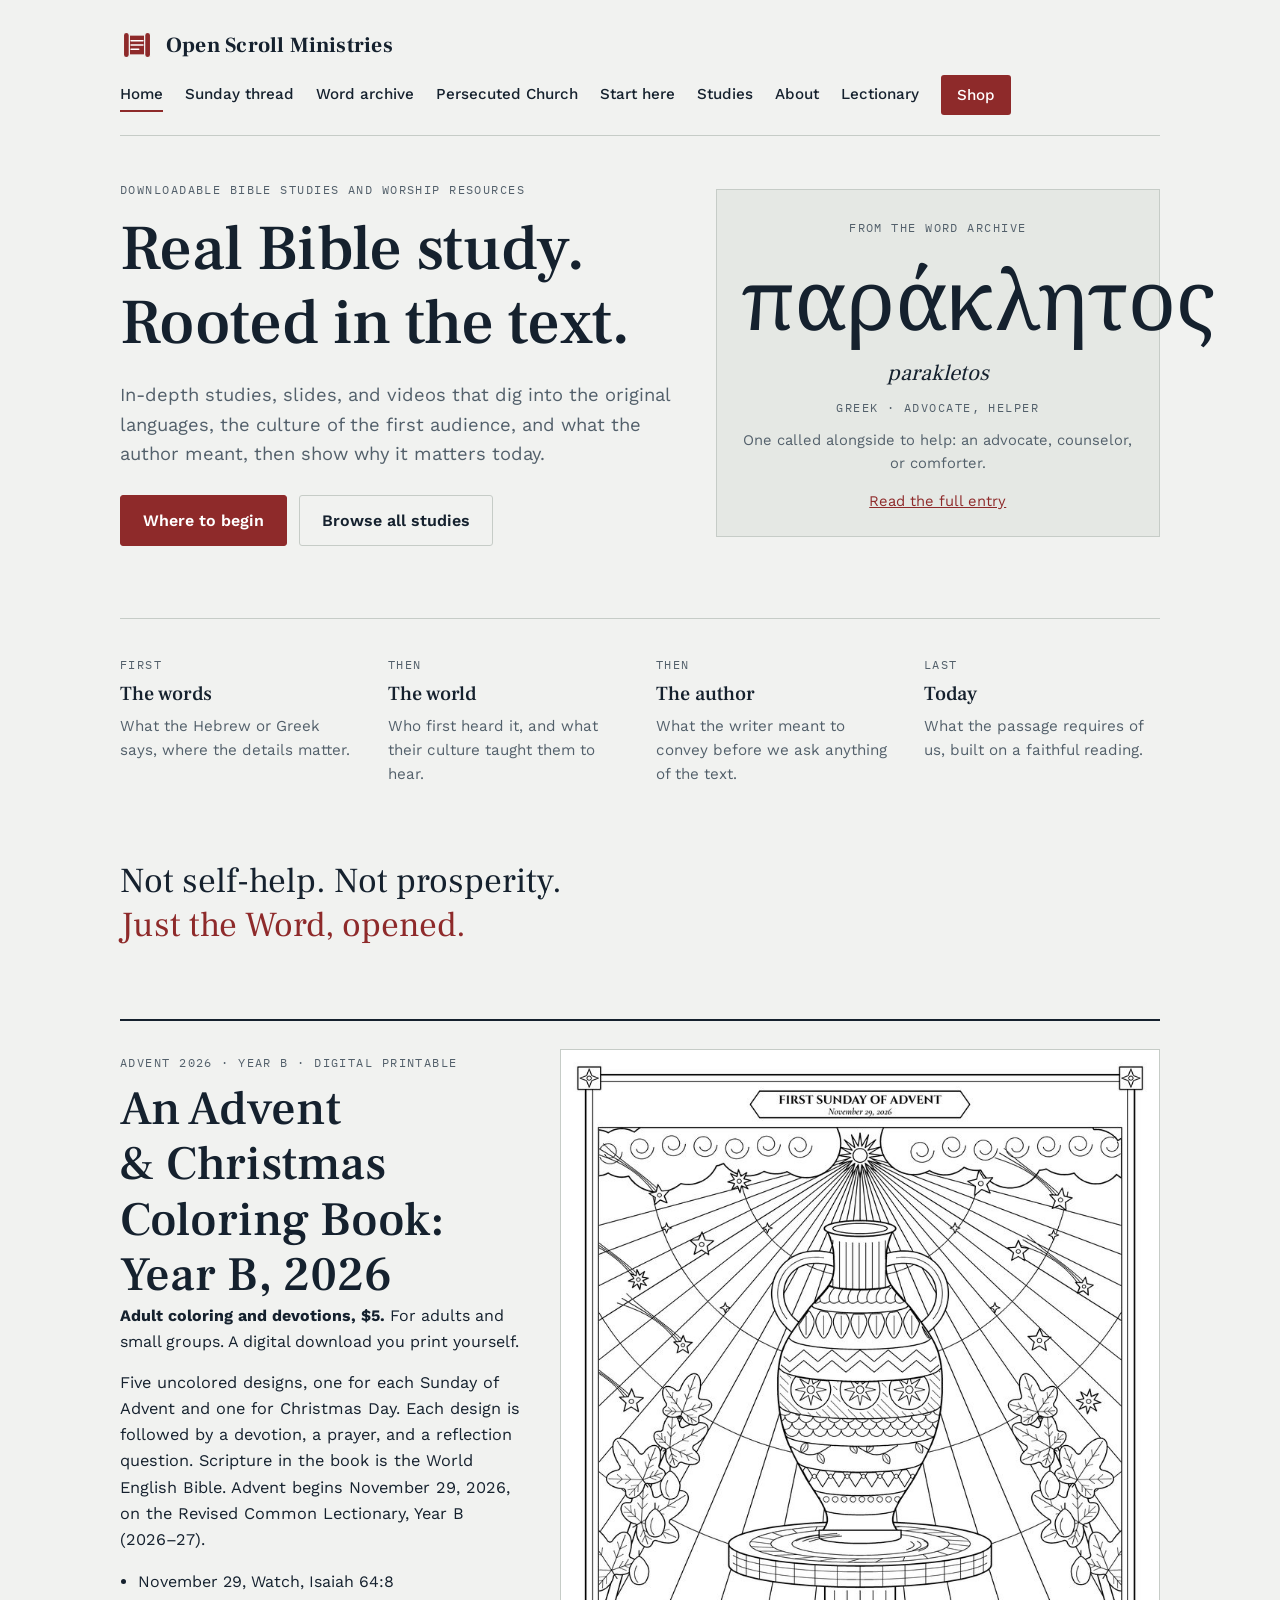
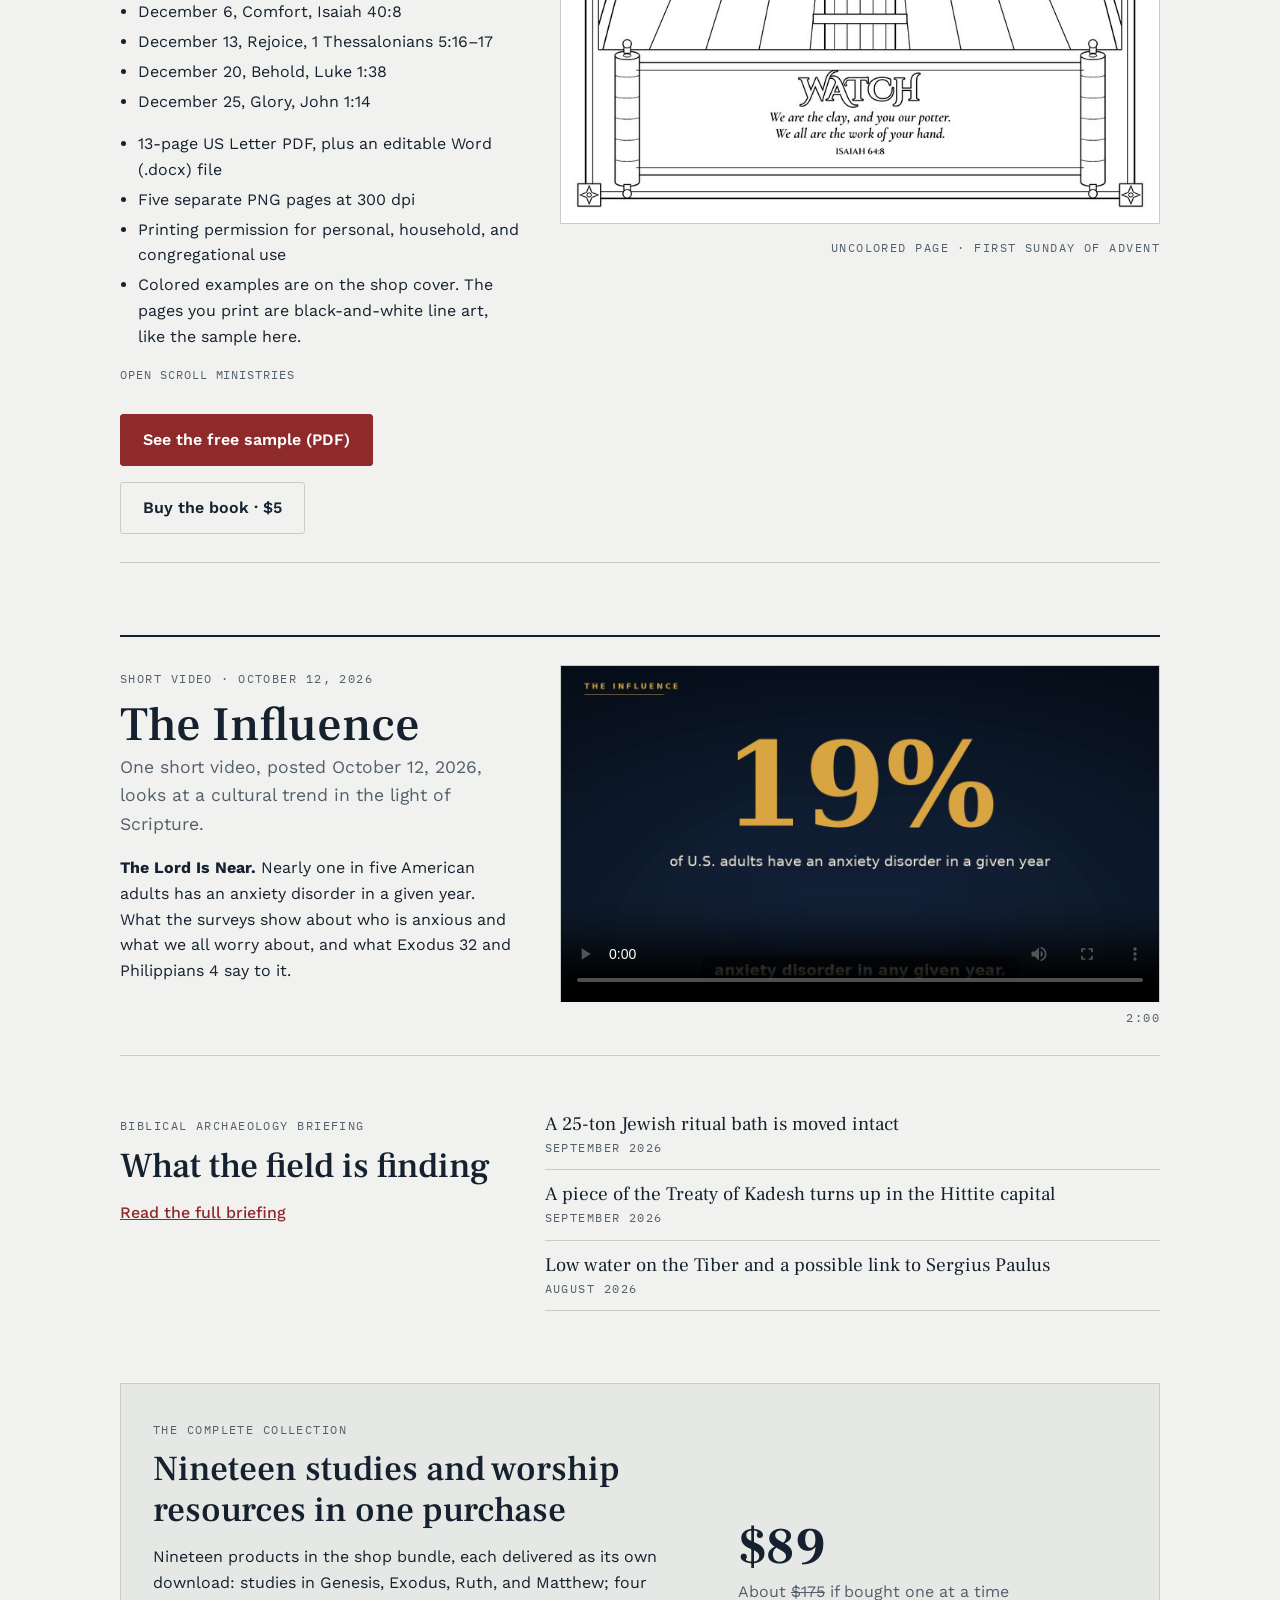
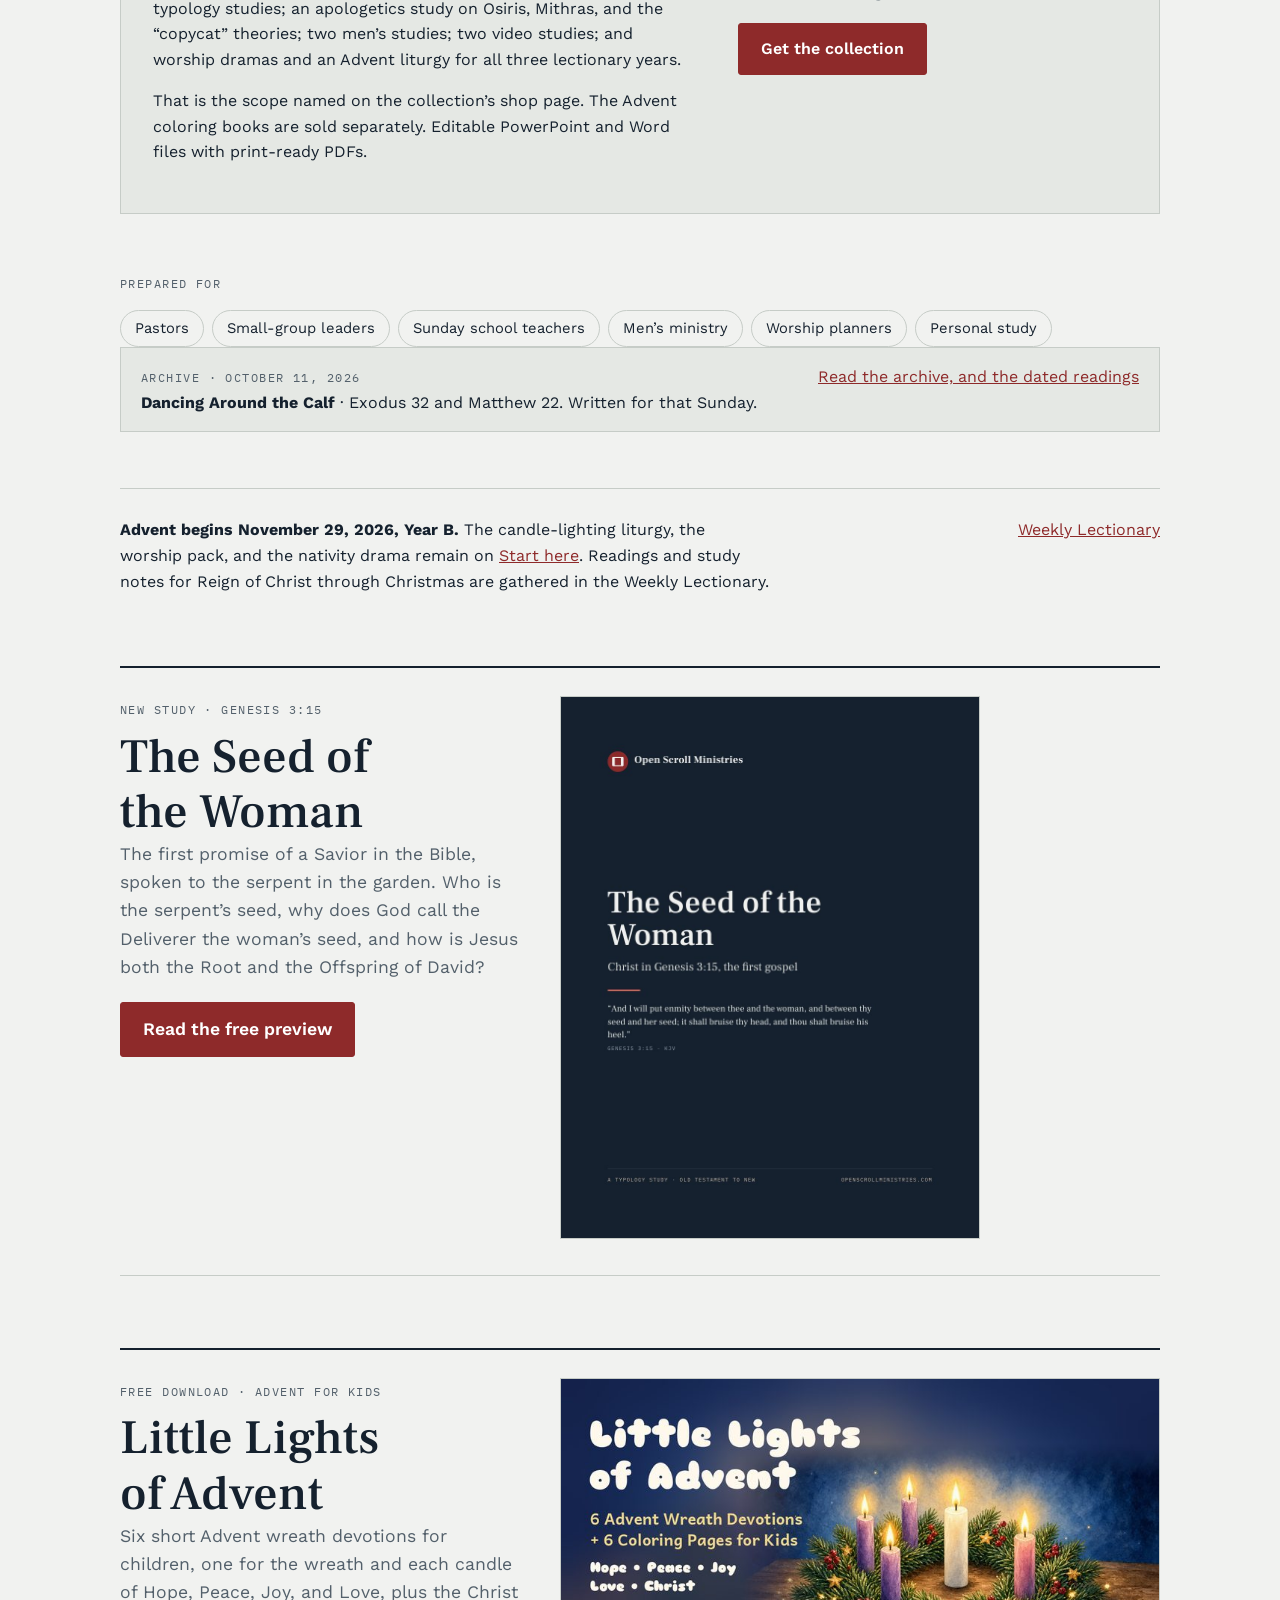
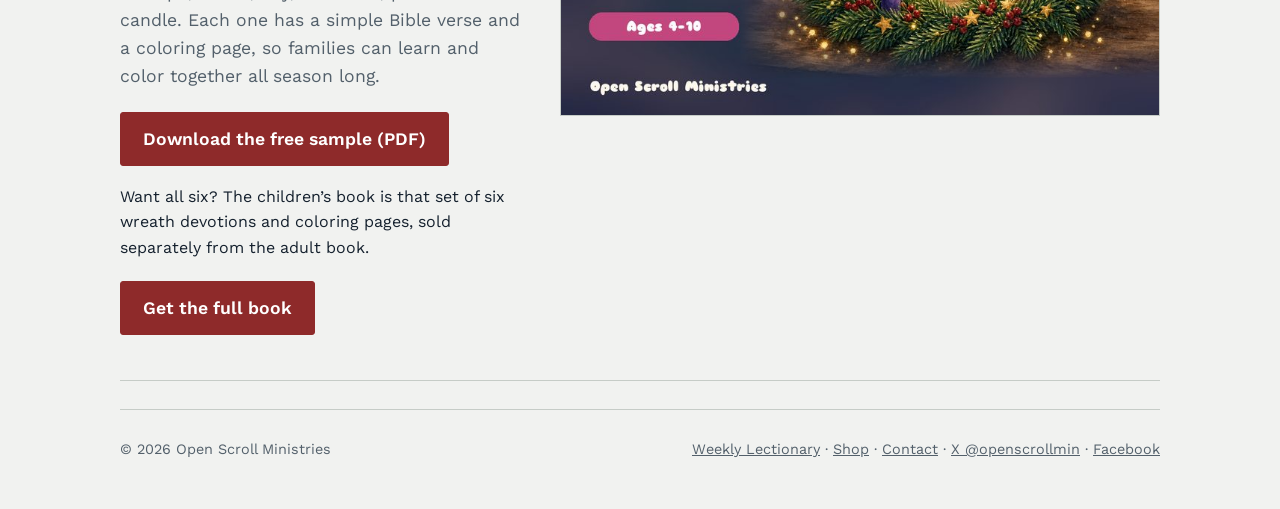
==== commit 44f32dd0: "Add Pinterest domain verification meta tag" ====
--- a/index.html
+++ b/index.html
@@ -2,6 +2,7 @@
 <html lang="en">
 <head>
 <meta charset="utf-8">
+<meta name="p:domain_verify" content="4a3ba56449738ff49332b58a89f19caa"/>
 <meta name="viewport" content="width=device-width, initial-scale=1">
 <title>Open Scroll Ministries</title>
 <link rel="preconnect" href="https://fonts.googleapis.com">
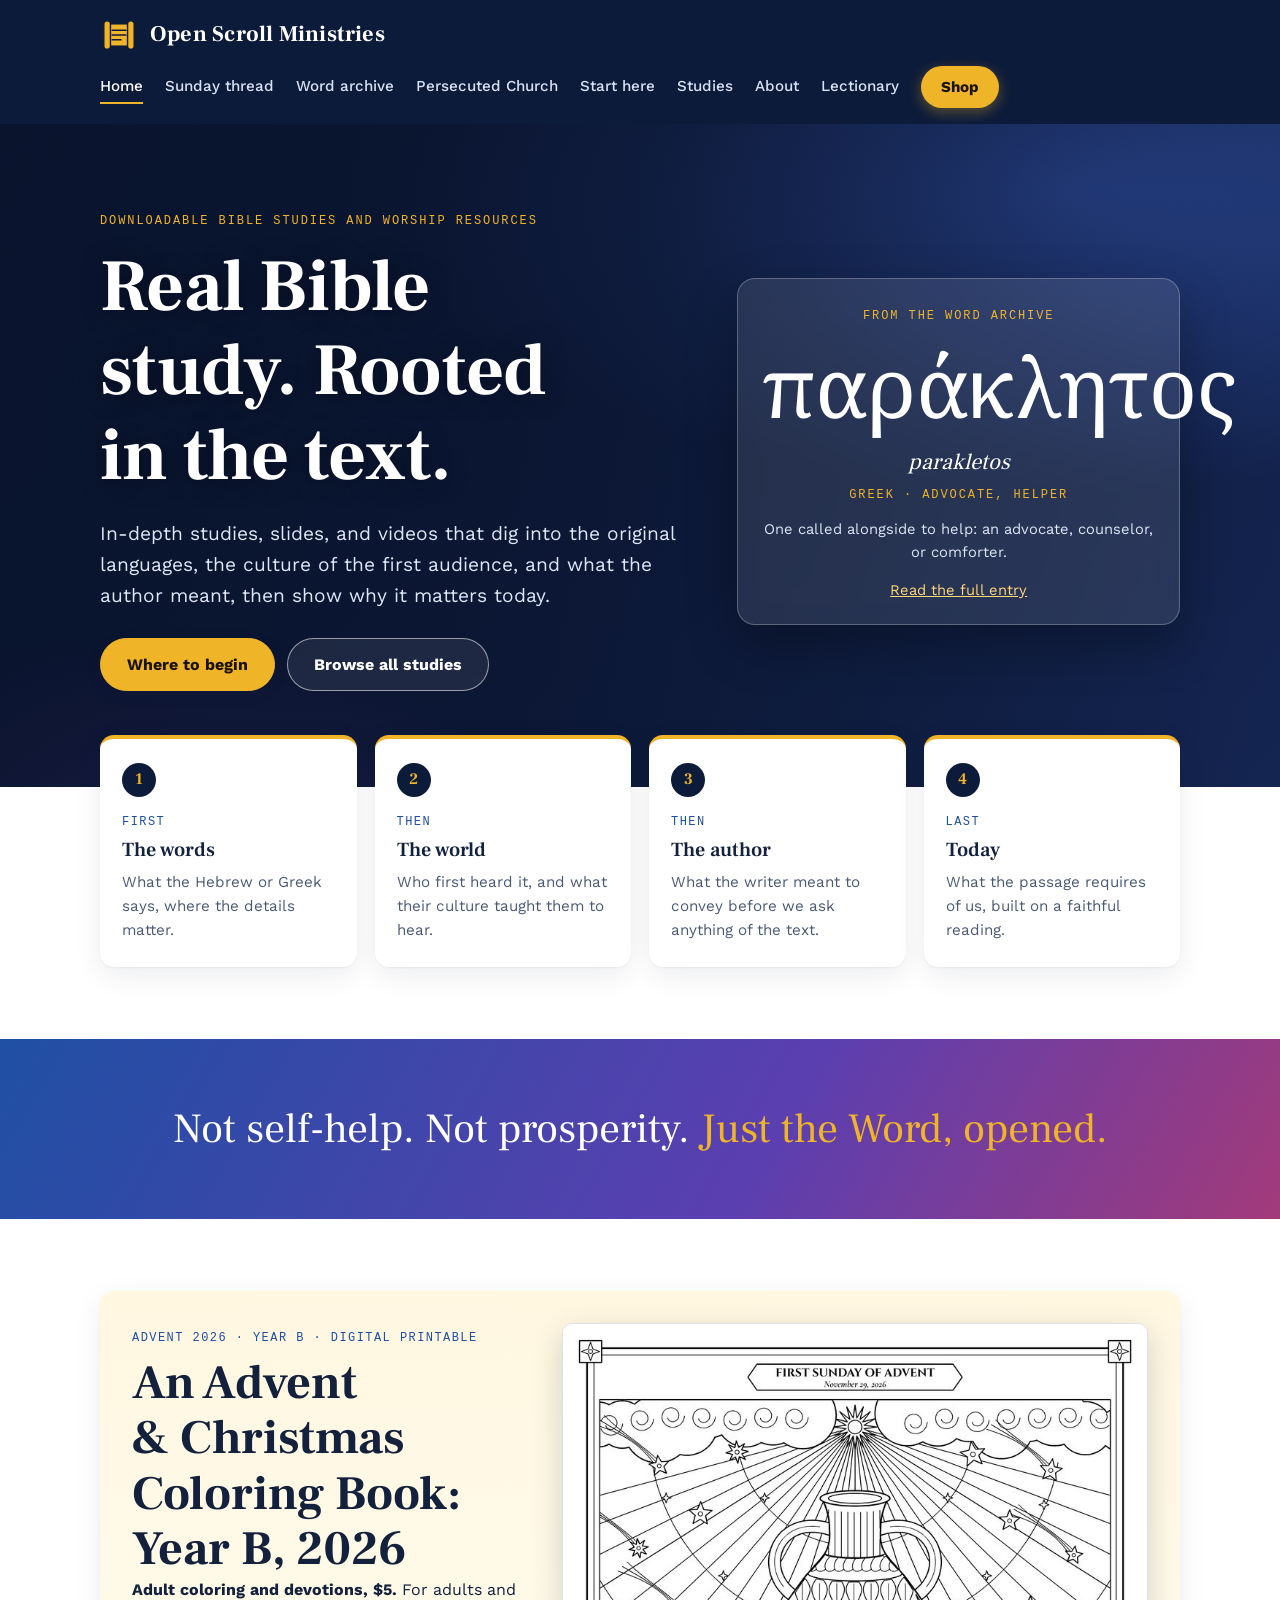
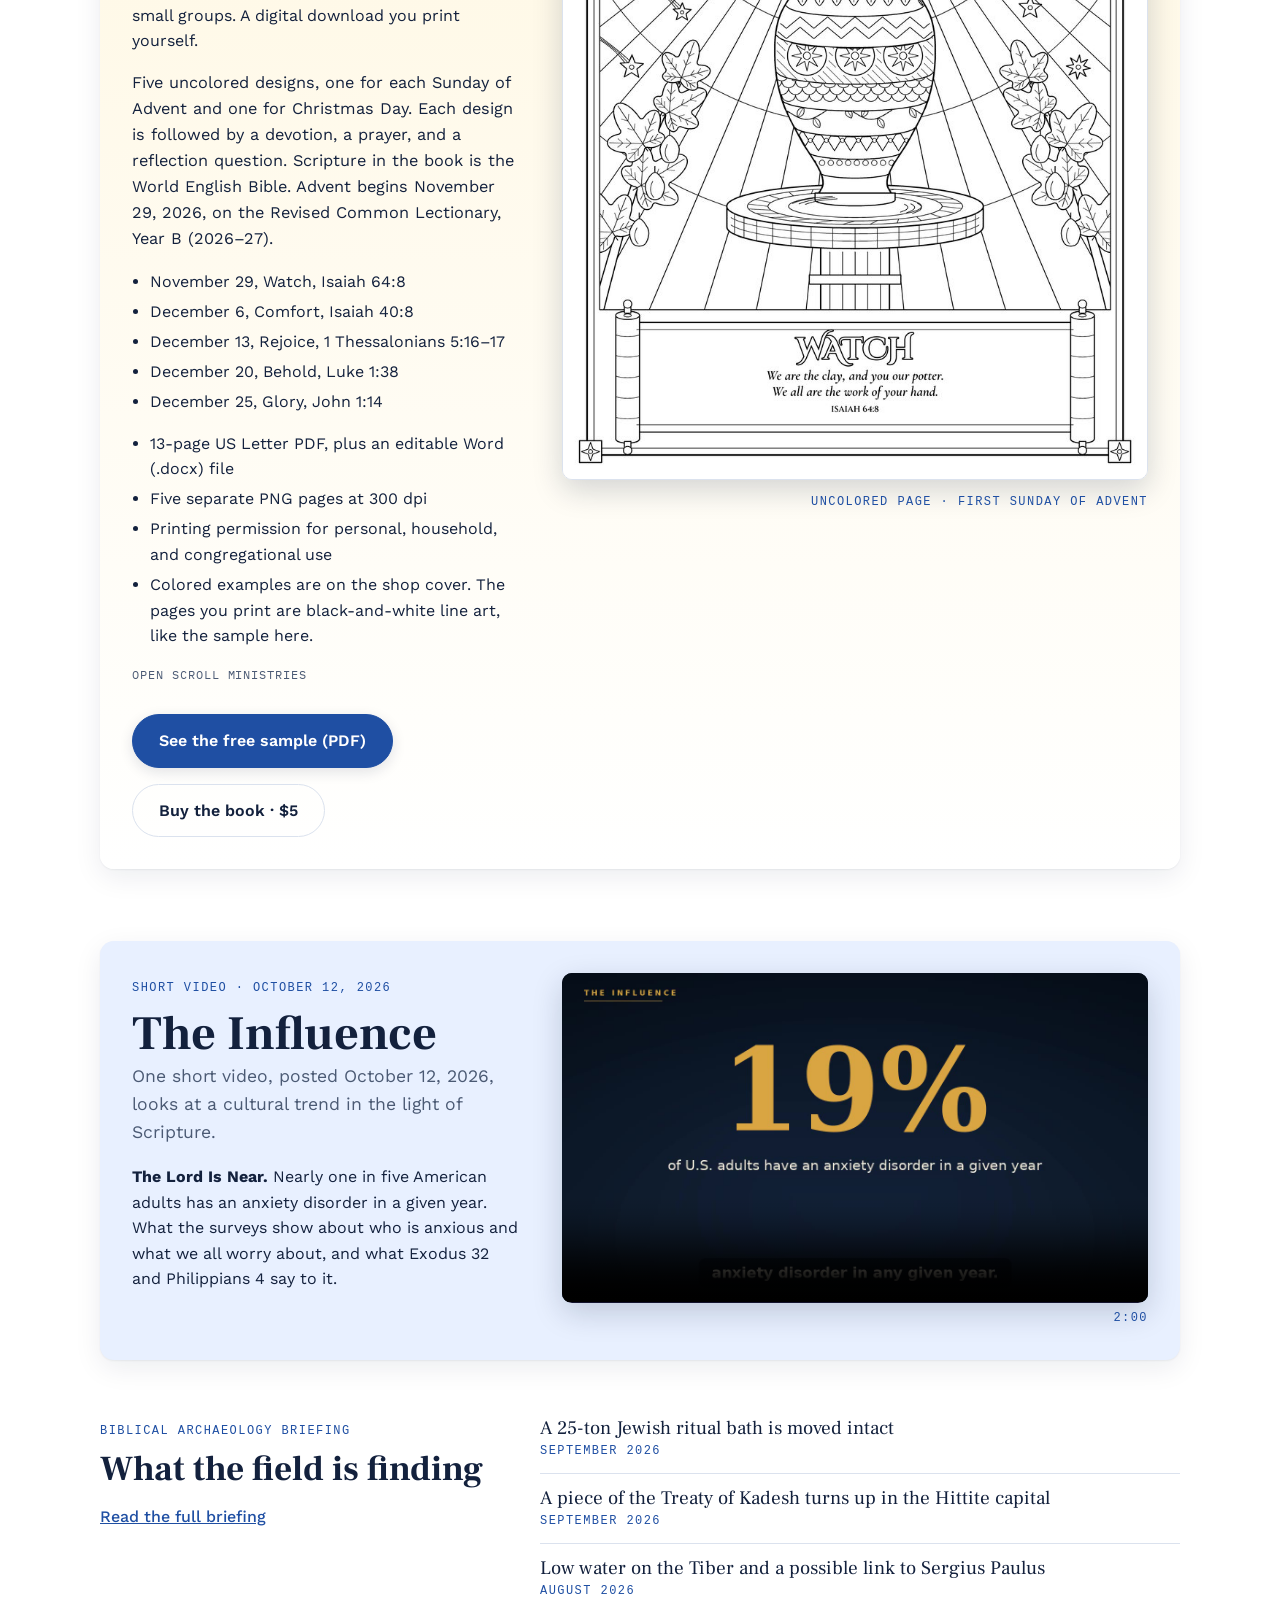
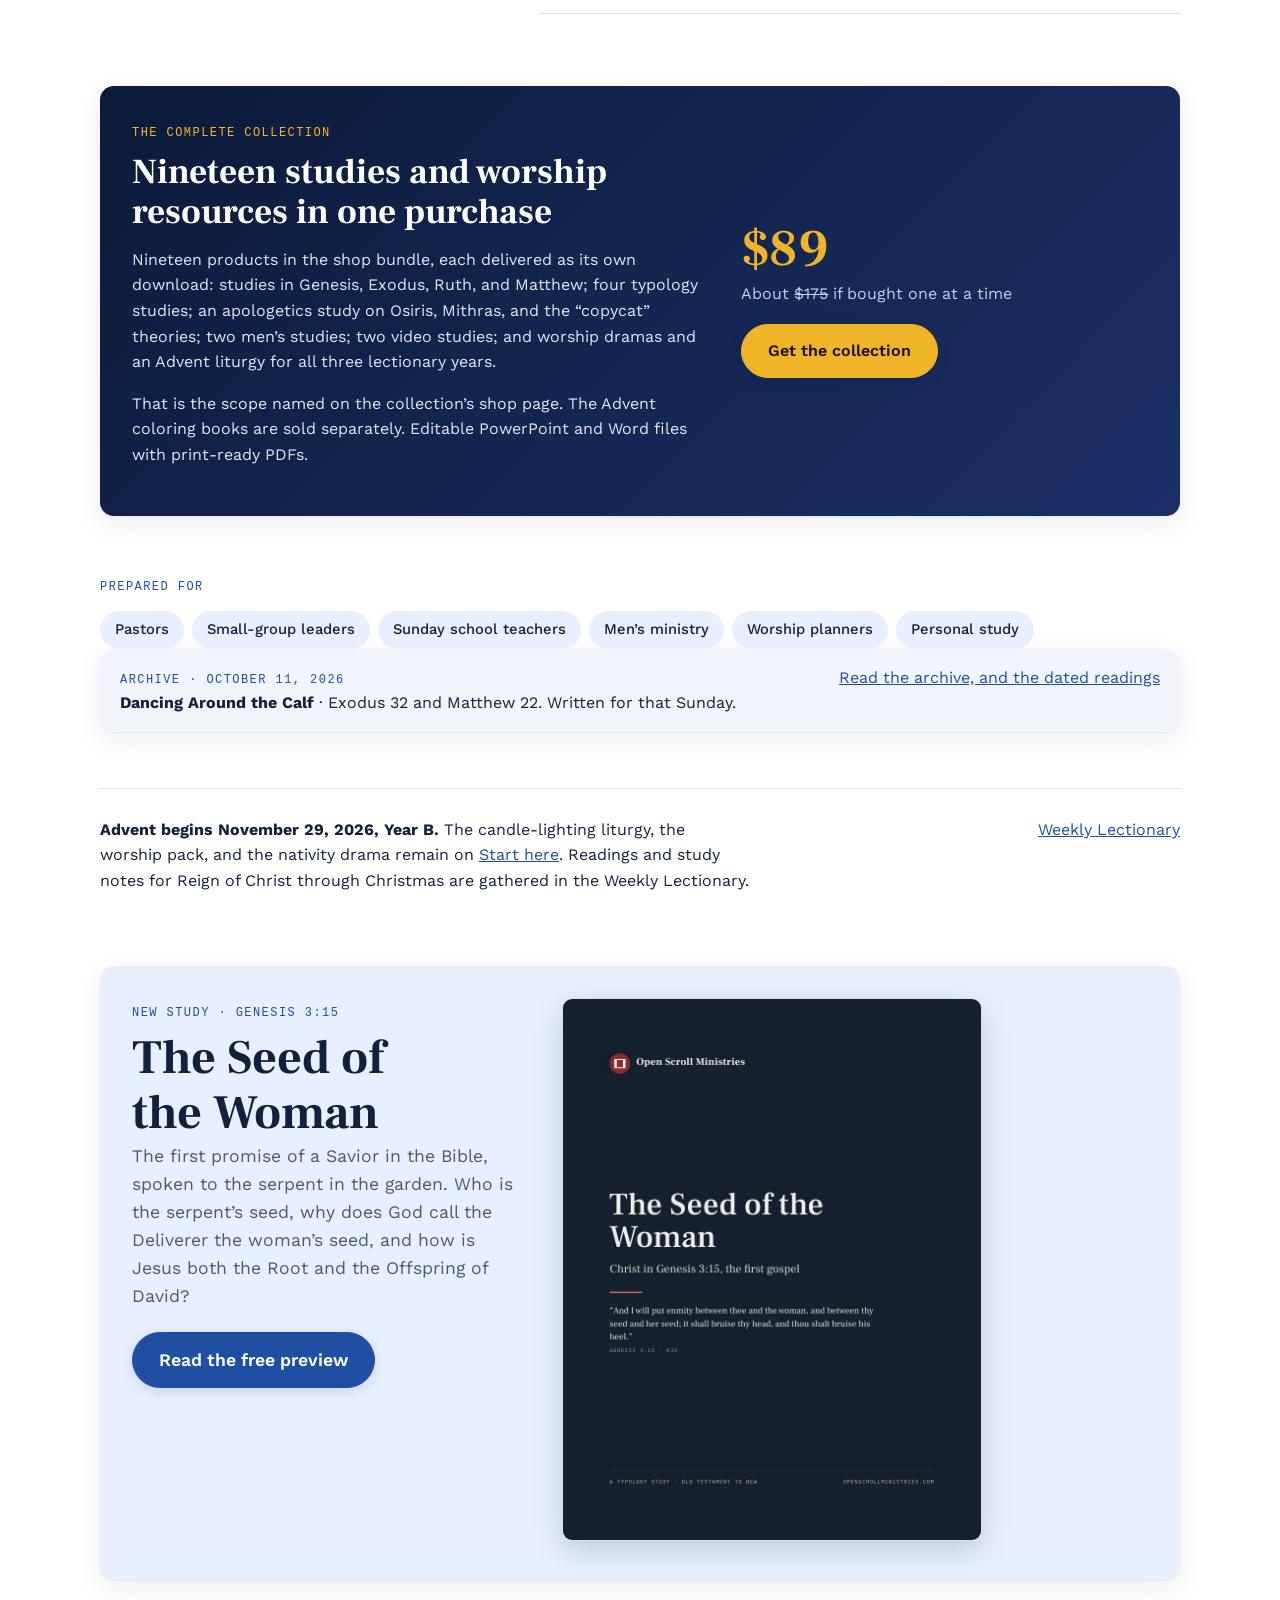
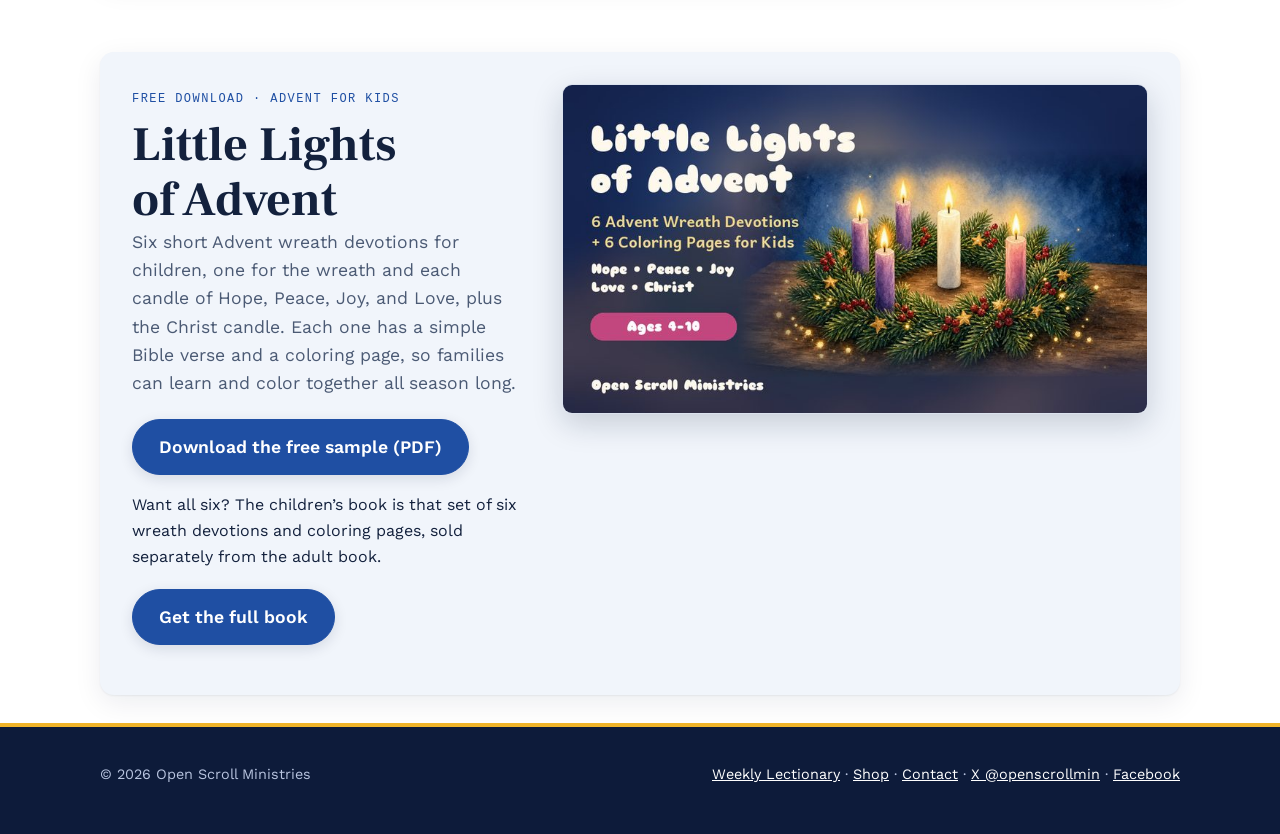
==== commit 3cd1fc3c: "Add files via upload" ====
--- a/index.html
+++ b/index.html
@@ -224,6 +224,134 @@
   .method,.stance,.feature{margin-top:52px}
 }
 @media (prefers-reduced-motion:no-preference){.btn,nav a,.row{transition:background .15s,filter .15s,border-color .15s}}
+</style>
+<style id="redesign-2026">
+/* ===== 2026 redesign: royal blue, gold, and light ===== */
+:root{
+  --bg:#ffffff; --panel:#f1f5fb; --fg:#13213d; --muted:#4b5a74; --rule:#dbe2ee;
+  --seal:#1f4fa3; --seal-ink:#ffffff; --link:#1f4fa3;
+  --navy:#0d1b3a; --navy2:#1a2f66; --gold:#f0b429; --gold-ink:#1a1300; --sky:#e8f0ff; --teal:#13867a;
+  --radius:14px; --shadow:0 1px 2px rgba(13,27,58,.06),0 8px 28px rgba(13,27,58,.08);
+}
+@media (prefers-color-scheme:dark){:root:not([data-theme="light"]){
+  --bg:#0b1428; --panel:#122042; --fg:#eef2fb; --muted:#a9b6d3; --rule:#233663;
+  --seal:#f0b429; --seal-ink:#1a1300; --link:#ffc94d; --sky:#16285a;
+  --shadow:0 8px 28px rgba(0,0,0,.35)}}
+:root[data-theme="dark"]{
+  --bg:#0b1428; --panel:#122042; --fg:#eef2fb; --muted:#a9b6d3; --rule:#233663;
+  --seal:#f0b429; --seal-ink:#1a1300; --link:#ffc94d; --sky:#16285a; --shadow:0 8px 28px rgba(0,0,0,.35)}
+
+body{padding-inline:0;margin:0}
+.wrap{padding-inline:20px;max-width:1120px}
+h1,h2{font-weight:700}
+h3{font-weight:600}
+.label{color:var(--seal);font-weight:500}
+
+/* header: full-width navy bar */
+header{position:relative;border-bottom:0;margin-inline:calc(50% - 50vw);padding-inline:max(20px,calc(50vw - 540px));
+  background:var(--navy);color:#fff;padding-block:16px}
+.brand{color:#fff}
+.brand span{font-size:1.4rem}
+.seal{width:38px;height:38px}
+.seal rect{fill:var(--gold)} .seal rect[x="4"],.seal rect[x="29"]{stroke:var(--navy)}
+.seal path{stroke:var(--navy)}
+nav a{color:#d9e2f5}
+nav a:hover{color:#fff;border-bottom-color:rgba(255,255,255,.35)}
+nav a[aria-current="page"]{color:#fff;border-bottom-color:var(--gold)}
+nav a.shop{background:var(--gold);color:var(--gold-ink);border-radius:999px;padding:9px 20px;font-weight:700;box-shadow:0 4px 14px rgba(240,180,41,.35)}
+
+main{padding-top:0}
+
+/* hero: full-bleed scene with this week's picture */
+.hero{position:relative;margin-inline:calc(50% - 50vw);padding:88px max(20px,calc(50vw - 540px)) 96px;color:#fff;isolation:isolate;
+  background:
+    linear-gradient(100deg,rgba(9,19,44,.94) 0%,rgba(9,19,44,.78) 45%,rgba(9,19,44,.35) 100%),
+    var(--hero-img,none) center/cover no-repeat,
+    radial-gradient(1200px 500px at 85% 10%,#3b5fc4 0%,transparent 60%),
+    radial-gradient(800px 400px at 10% 110%,#7a4cc2 0%,transparent 55%),
+    linear-gradient(135deg,#0d1b3a,#1a2f66);
+  grid-template-columns:minmax(0,1.35fr) minmax(0,1fr)}
+.hero{--hero-img:url("media/hero-week.jpg")}
+.hero h1{color:#fff;font-size:clamp(2.6rem,6.4vw,4.6rem);text-shadow:0 2px 24px rgba(0,0,0,.35)}
+.hero .label{color:var(--gold);letter-spacing:.16em}
+.hero .lede{color:#dfe7f7;font-size:1.2rem}
+.hero .btn{background:var(--gold);border-color:var(--gold);color:var(--gold-ink);font-weight:700}
+.hero .btn.alt{background:rgba(255,255,255,.08);border-color:rgba(255,255,255,.55);color:#fff;backdrop-filter:blur(4px)}
+.hero .specimen{background:rgba(255,255,255,.1);border:1px solid rgba(255,255,255,.25);color:#fff;border-radius:18px;
+  backdrop-filter:blur(10px);-webkit-backdrop-filter:blur(10px);box-shadow:0 20px 50px rgba(0,0,0,.3)}
+.hero .specimen .label{color:var(--gold)}
+.hero .specimen p{color:#dfe7f7}
+.hero .specimen a{color:#ffd879}
+.art-cap{position:absolute;right:max(20px,calc(50vw - 540px));bottom:66px;margin:0;font-size:.8rem;color:rgba(255,255,255,.8);
+  font-family:var(--mono);letter-spacing:.06em;max-width:none}
+.art-cap b{color:var(--gold);font-weight:500}
+
+/* rounded, friendly controls */
+.btn{border-radius:999px;padding:13px 26px;box-shadow:0 4px 14px rgba(13,27,58,.12)}
+.btn.alt{box-shadow:none}
+.btn:hover{transform:translateY(-1px)}
+
+/* method: four numbered cards overlapping the hero */
+.method{margin-top:-52px;position:relative;border-top:0;padding-top:0;gap:18px;counter-reset:step}
+.method>div{background:var(--bg);border-radius:var(--radius);box-shadow:var(--shadow);padding:24px 22px;border-top:4px solid var(--gold);counter-increment:step}
+.method>div::before{content:counter(step);display:grid;place-items:center;width:34px;height:34px;border-radius:50%;
+  background:var(--navy);color:var(--gold);font-family:var(--display);font-weight:700;margin-bottom:10px}
+@media (prefers-color-scheme:dark){:root:not([data-theme="light"]) .method>div{background:var(--panel)}}
+
+/* stance: bold color band */
+.stance{max-width:none;margin-inline:calc(50% - 50vw);padding:64px max(20px,calc(50vw - 540px));text-align:center;color:#fff;
+  background:linear-gradient(120deg,#1f4fa3,#5b3fb0 60%,#a23a7a);font-size:clamp(1.7rem,3.8vw,2.6rem)}
+.stance em{color:var(--gold)}
+
+/* sections become cards */
+.feature,.specimen,.sun .card,.sunstrip,.side,.dword,.readme,.mapwrap{border:0;border-radius:var(--radius);box-shadow:var(--shadow);background:var(--panel)}
+.feature{background:linear-gradient(135deg,var(--navy),var(--navy2));color:#fff}
+.feature .label{color:var(--gold)} .feature .was{color:#c4d0ea}
+.feature .big{color:var(--gold)}
+.feature .btn{background:var(--gold);border-color:var(--gold);color:var(--gold-ink)}
+.feature .btn.alt{background:transparent;color:#fff;border-color:rgba(255,255,255,.5)}
+.feature p,.feature li{color:#dfe7f7}
+.feature a:not(.btn){color:#ffd879}
+
+.influence{border-top:0;border-bottom:0;background:var(--panel);border-radius:var(--radius);padding:32px;box-shadow:var(--shadow)}
+.influence:nth-of-type(even){background:var(--sky)}
+.influence h2{color:var(--fg)}
+.ivideo video,.influence img{border-radius:10px;border:0;box-shadow:0 10px 30px rgba(13,27,58,.18)}
+.book{background:linear-gradient(180deg,#fff7e0,#fff)}
+@media (prefers-color-scheme:dark){:root:not([data-theme="light"]) .book{background:var(--panel)}}
+
+.chips li{background:var(--sky);border-color:transparent;color:var(--fg);font-weight:500}
+.wordchips button{border-radius:999px}
+.wordchips button:hover{border-color:var(--seal);background:var(--sky)}
+
+.grp h3,.persona h3{border-bottom:3px solid var(--gold)}
+.persona{background:var(--panel);border-radius:var(--radius);padding:24px 26px;box-shadow:var(--shadow)}
+.row{border-radius:8px}
+.row:hover{background:var(--sky)}
+.price{color:var(--seal);font-weight:600}
+
+.brief:first-of-type{border-top:3px solid var(--gold)}
+.brief .conn{border-left-color:var(--gold)}
+.bmeta .tag{color:var(--teal)}
+.profile{border-top:3px solid var(--gold)}
+.teaser li a:hover{color:var(--seal)}
+
+.pagehead h1{background:linear-gradient(90deg,var(--fg),var(--seal));-webkit-background-clip:text;background-clip:text;color:transparent}
+.view>.pagehead:first-child,.view>h1:first-child{margin-top:40px}
+
+/* footer: navy */
+footer{margin-inline:calc(50% - 50vw);padding:36px max(20px,calc(50vw - 540px)) 48px;background:var(--navy);color:#b8c4df;border-top:4px solid var(--gold)}
+footer a{color:#fff}
+
+@media (max-width:760px){
+  .hero{padding-block:48px 84px;grid-template-columns:minmax(0,1fr)}
+  .art-cap{position:static;margin-top:4px}
+  nav a.shop{padding:7px 16px}
+  .method{margin-top:-40px}
+  nav{gap:4px 16px}
+}
+@media (prefers-reduced-motion:no-preference){.btn{transition:transform .15s,filter .15s,box-shadow .15s}}
+html,body{overflow-x:clip}
 </style>
 </head>
 <body>
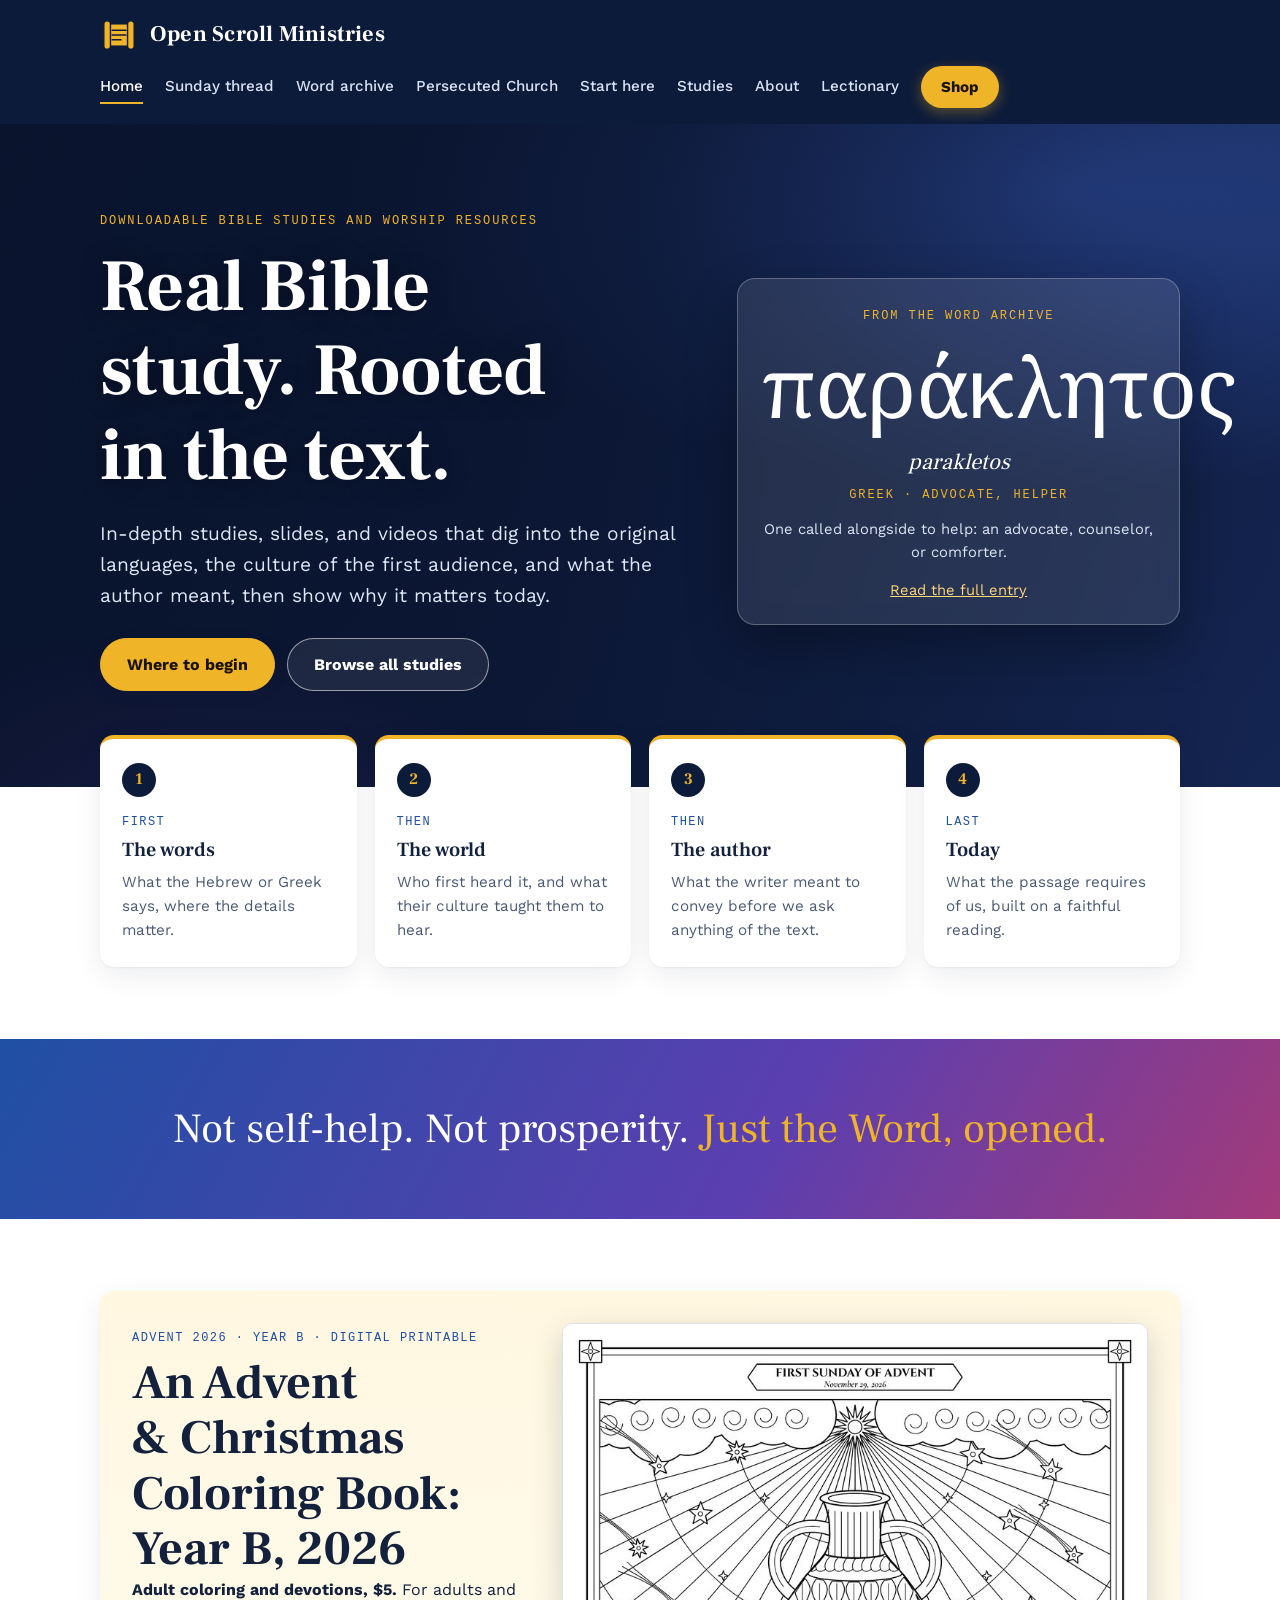
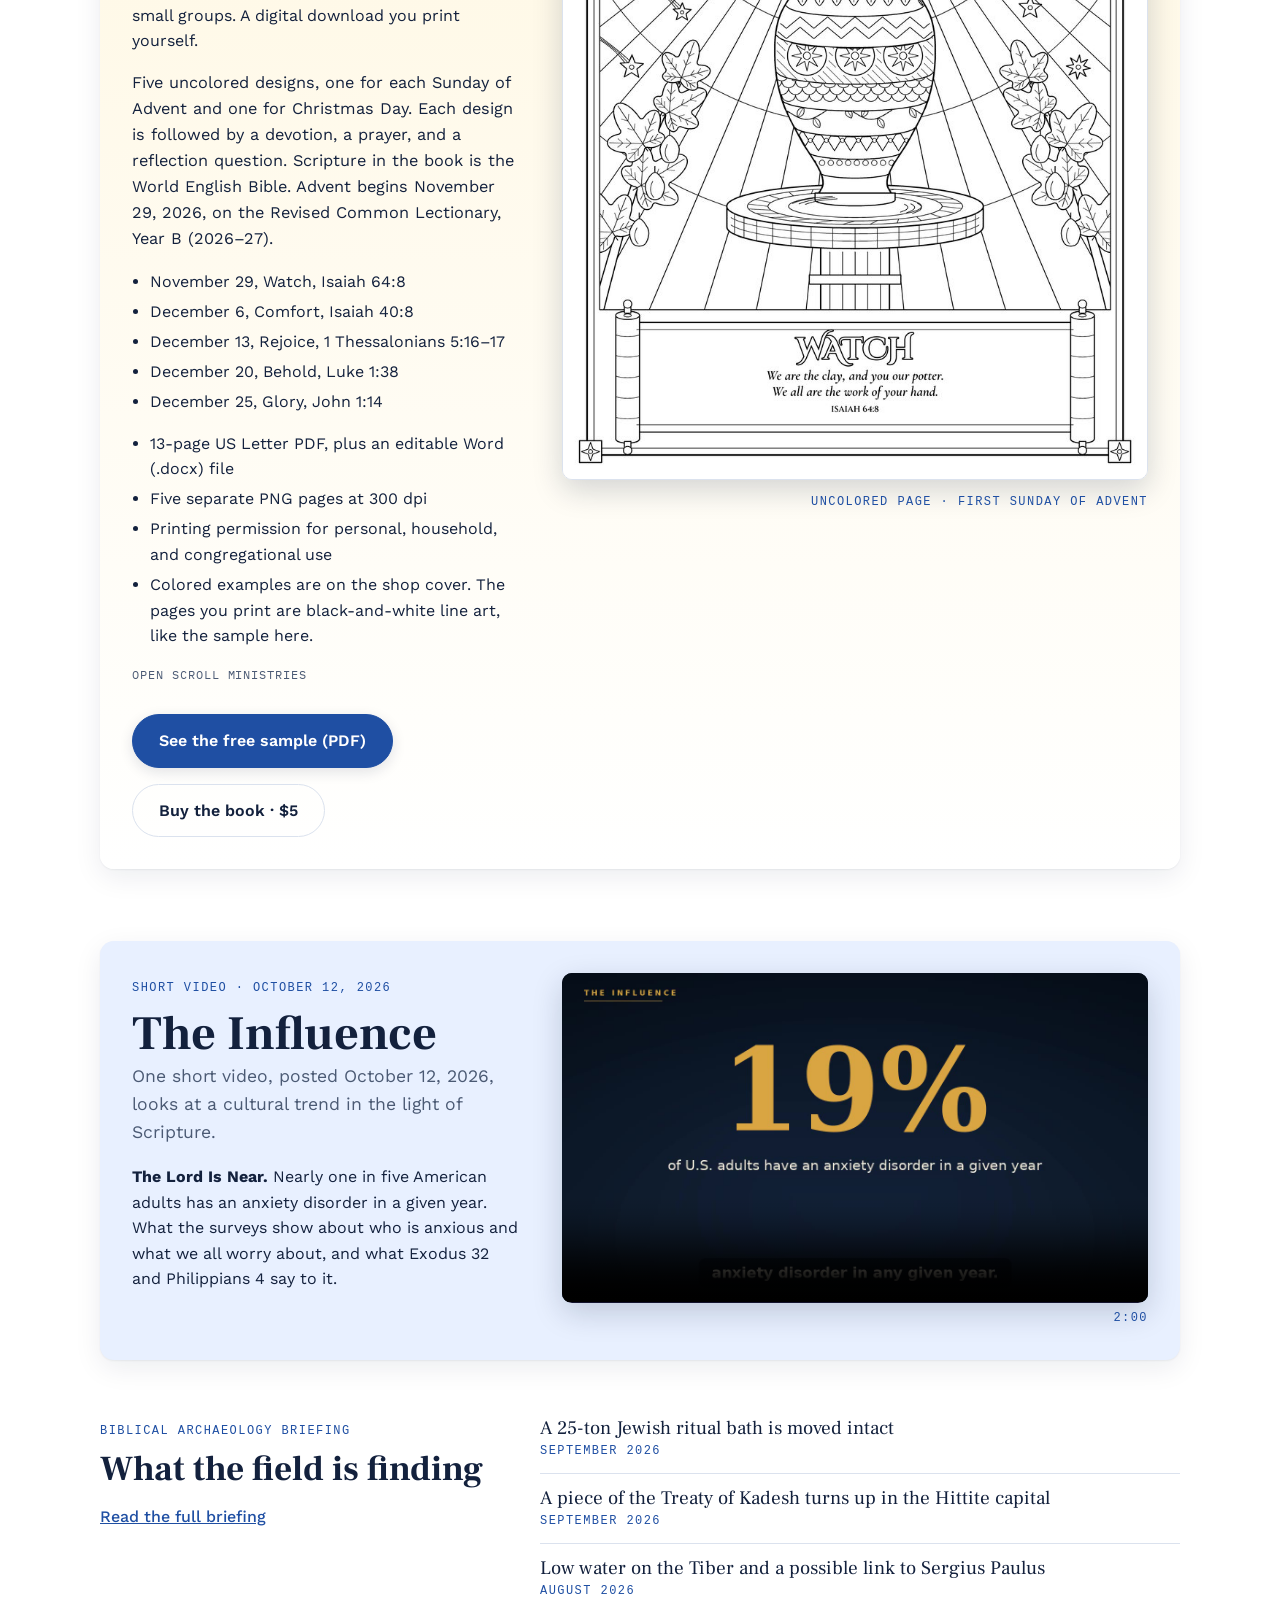
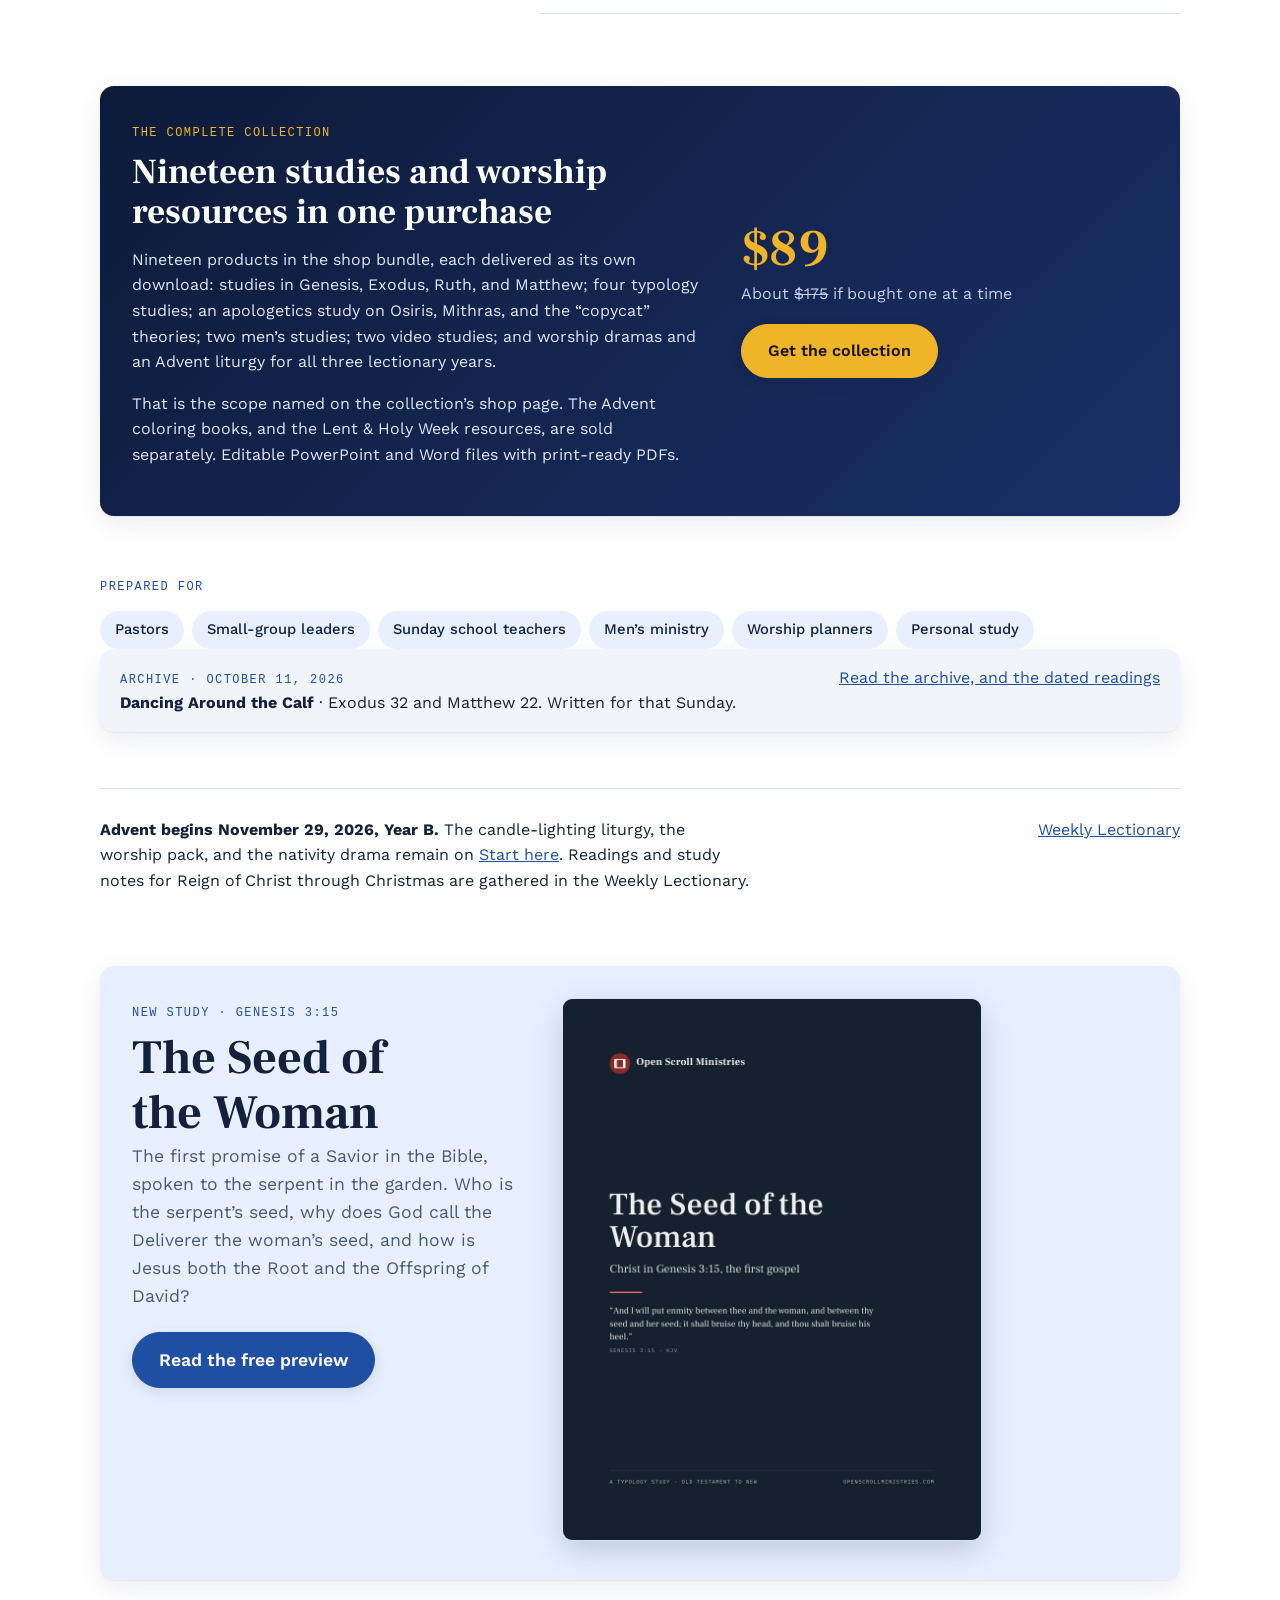
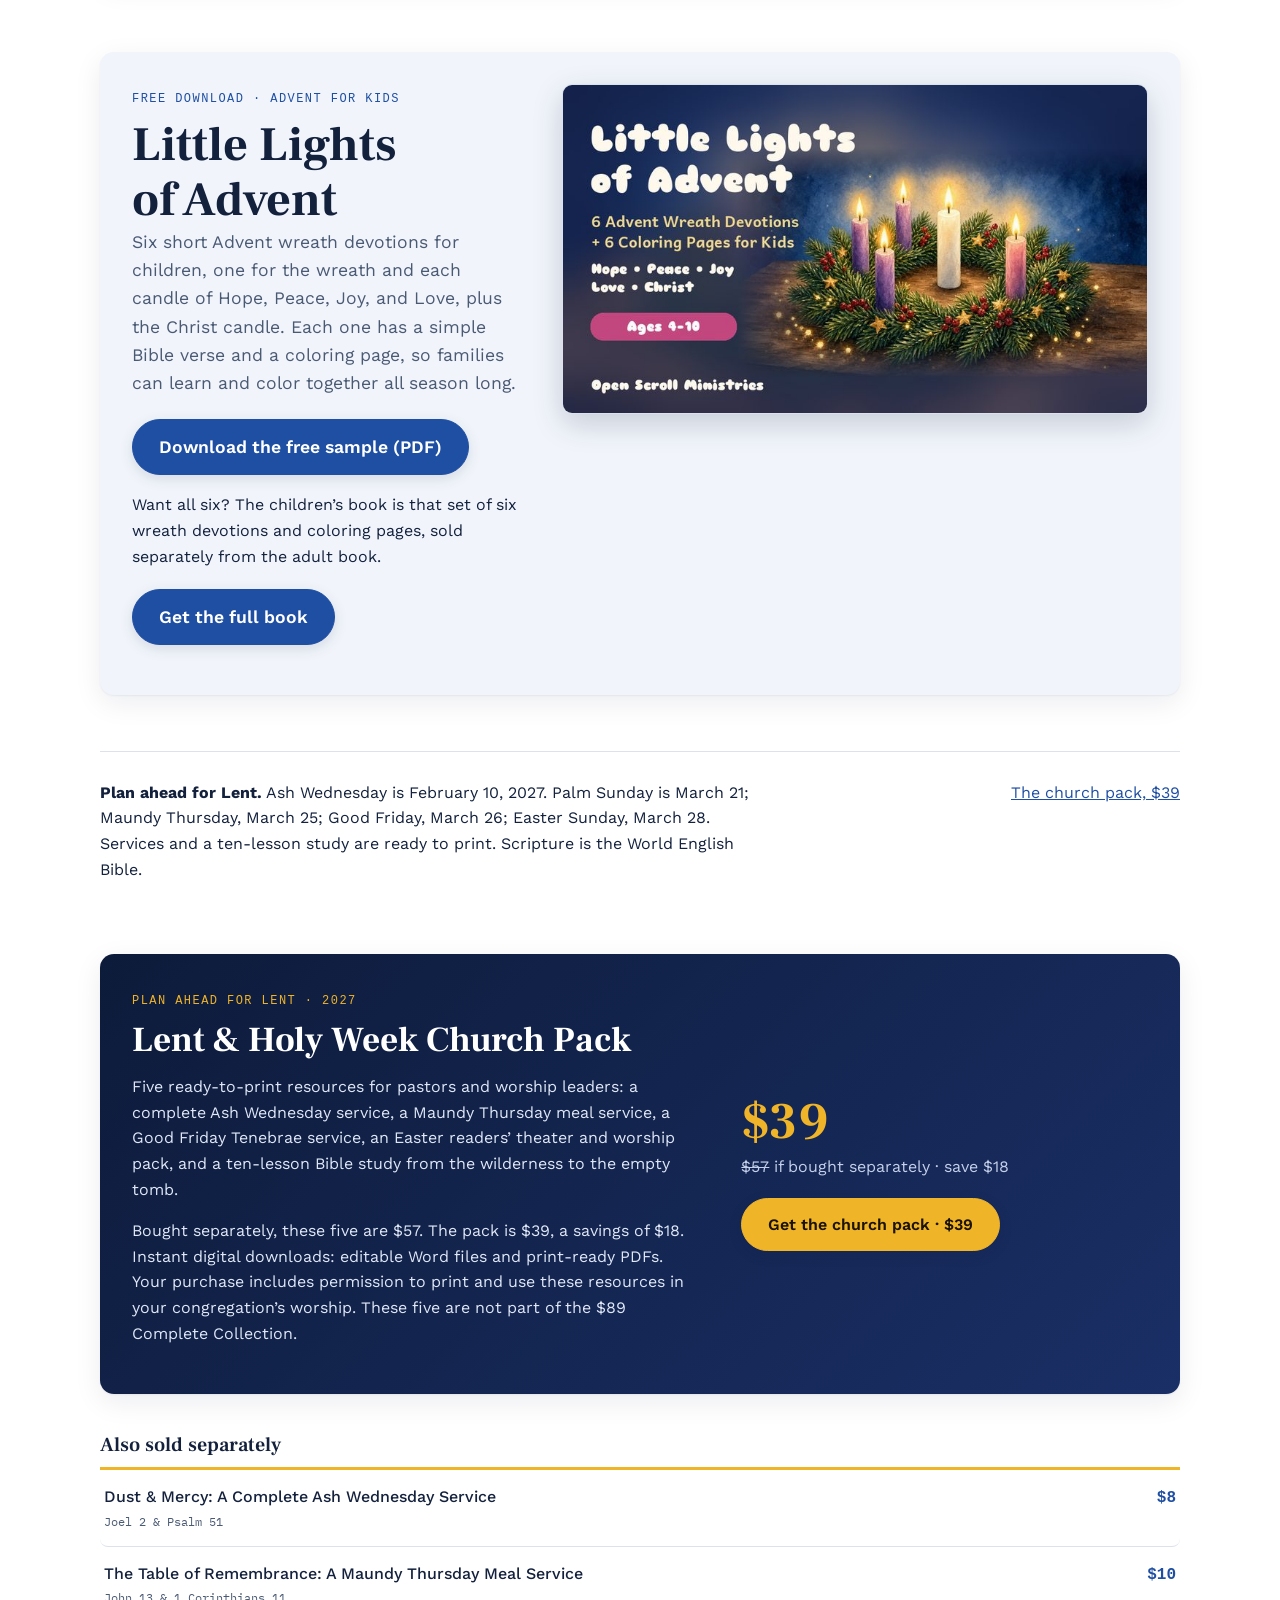
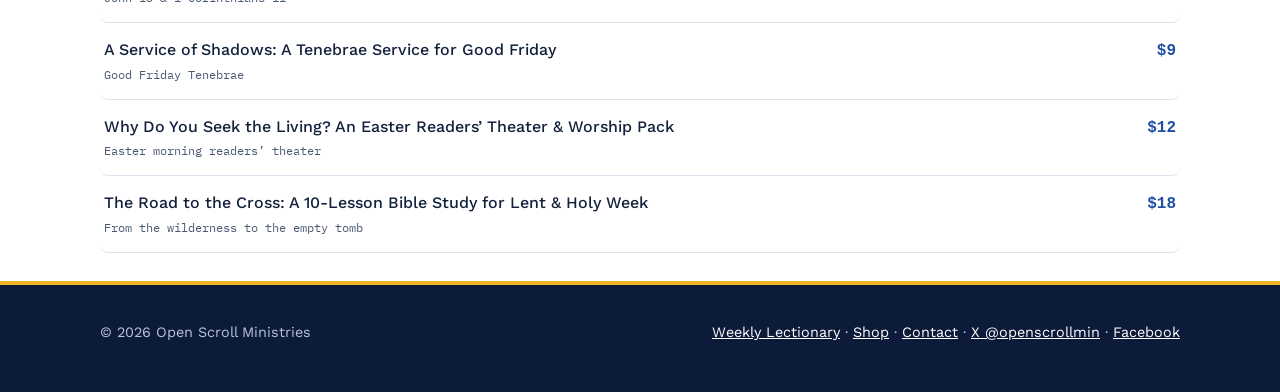
==== commit dbdeafd2: "Add the Lent & Holy Week Church Pack to the homepage and shop lists. Keep the in-season Advent featu" ====
--- a/index.html
+++ b/index.html
@@ -455,7 +455,7 @@
       <span class="label">The Complete Collection</span>
       <h2>Nineteen studies and worship resources in one purchase</h2>
       <p>Nineteen products in the shop bundle, each delivered as its own download: studies in Genesis, Exodus, Ruth, and Matthew; four typology studies; an apologetics study on Osiris, Mithras, and the “copycat” theories; two men’s studies; two video studies; and worship dramas and an Advent liturgy for all three lectionary years.</p>
-      <p>That is the scope named on the collection’s shop page. The Advent coloring books are sold separately. Editable PowerPoint and Word files with print-ready PDFs.</p>
+      <p>That is the scope named on the collection’s shop page. The Advent coloring books, and the Lent &amp; Holy Week resources, are sold separately. Editable PowerPoint and Word files with print-ready PDFs.</p>
     </div>
     <div>
       <div class="big">$89</div>
@@ -484,6 +484,33 @@
   <section class="influence" id="seed-teaser"><div class="itext"><span class="label">New study · Genesis 3:15</span><h2>The Seed of the Woman</h2><p>The first promise of a Savior in the Bible, spoken to the serpent in the garden. Who is the serpent’s seed, why does God call the Deliverer the woman’s seed, and how is Jesus both the Root and the Offspring of David?</p><p><a class="btn" href="#seed">Read the free preview</a></p></div><div class="ivideo"><img src="media/seed-of-the-woman-preview.jpg" alt="The Seed of the Woman study cover" width="850" loading="lazy" style="width:100%;max-width:420px;height:auto;border:1px solid var(--rule)"></div></section>
   <section class="influence" id="little-lights"><div class="itext"><span class="label">Free download · Advent for kids</span><h2>Little Lights of Advent</h2><p>Six short Advent wreath devotions for children, one for the wreath and each candle of Hope, Peace, Joy, and Love, plus the Christ candle. Each one has a simple Bible verse and a coloring page, so families can learn and color together all season long.</p><p><a class="btn" href="media/little-lights-of-advent-FREE-SAMPLE.pdf" download>Download the free sample (PDF)</a></p><p class="ep">Want all six? The children’s book is that set of six wreath devotions and coloring pages, sold separately from the adult book.</p>
   <p><a class="btn" href="https://shop.openscrollministries.com/b/g4dKb" target="_blank" rel="noopener">Get the full book</a></p></div><div class="ivideo"><img src="media/little-lights-of-advent-preview.jpg" alt="Little Lights of Advent cover" width="800" loading="lazy" style="width:100%;height:auto;border:1px solid var(--rule)"></div></section>
+  <div class="season" id="lent">
+    <p><strong>Plan ahead for Lent.</strong> Ash Wednesday is February 10, 2027. Palm Sunday is March 21; Maundy Thursday, March 25; Good Friday, March 26; Easter Sunday, March 28. Services and a ten-lesson study are ready to print. Scripture is the World English Bible.</p>
+    <a href="#lent-pack">The church pack, $39</a>
+  </div>
+  <section class="feature" id="lent-pack">
+    <div>
+      <span class="label">Plan ahead for Lent · 2027</span>
+      <h2>Lent &amp; Holy Week Church Pack</h2>
+      <p>Five ready-to-print resources for pastors and worship leaders: a complete Ash Wednesday service, a Maundy Thursday meal service, a Good Friday Tenebrae service, an Easter readers’ theater and worship pack, and a ten-lesson Bible study from the wilderness to the empty tomb.</p>
+      <p>Bought separately, these five are $57. The pack is $39, a savings of $18. Instant digital downloads: editable Word files and print-ready PDFs. Your purchase includes permission to print and use these resources in your congregation’s worship. These five are not part of the $89 Complete Collection.</p>
+    </div>
+    <div>
+      <div class="big">$39</div>
+      <p class="was"><s>$57</s> if bought separately · save $18</p>
+      <a class="btn" href="https://shop.openscrollministries.com/b/iuhW8" target="_blank" rel="noopener">Get the church pack · $39</a>
+    </div>
+  </section>
+  <section class="grp" id="lent-items">
+    <h3>Also sold separately</h3>
+    <ul class="list">
+      <li><a class="row" href="https://shop.openscrollministries.com/b/9yU0A" target="_blank" rel="noopener"><span class="rt"><span class="rtitle">Dust &amp; Mercy: A Complete Ash Wednesday Service</span><span class="rref">Joel 2 &amp; Psalm 51</span></span><span class="price">$8</span></a></li>
+      <li><a class="row" href="https://shop.openscrollministries.com/b/S9n6X" target="_blank" rel="noopener"><span class="rt"><span class="rtitle">The Table of Remembrance: A Maundy Thursday Meal Service</span><span class="rref">John 13 &amp; 1 Corinthians 11</span></span><span class="price">$10</span></a></li>
+      <li><a class="row" href="https://shop.openscrollministries.com/b/UuSJx" target="_blank" rel="noopener"><span class="rt"><span class="rtitle">A Service of Shadows: A Tenebrae Service for Good Friday</span><span class="rref">Good Friday Tenebrae</span></span><span class="price">$9</span></a></li>
+      <li><a class="row" href="https://shop.openscrollministries.com/b/GKBzJ" target="_blank" rel="noopener"><span class="rt"><span class="rtitle">Why Do You Seek the Living? An Easter Readers’ Theater &amp; Worship Pack</span><span class="rref">Easter morning readers’ theater</span></span><span class="price">$12</span></a></li>
+      <li><a class="row" href="https://shop.openscrollministries.com/b/W0hFS" target="_blank" rel="noopener"><span class="rt"><span class="rtitle">The Road to the Cross: A 10-Lesson Bible Study for Lent &amp; Holy Week</span><span class="rref">From the wilderness to the empty tomb</span></span><span class="price">$18</span></a></li>
+    </ul>
+  </section>
 </div>
 
 <!-- SUNDAY THREAD: October 11, 2026 archive plus dated readings. Update the readings list when those dates pass; do not relabel the October 11 reflection as current. -->
@@ -603,12 +630,12 @@
     <h1 style="margin-top:12px">Which study fits your room?</h1>
     <p>Pick the description that sounds like you. Every link opens the shop in a new tab.</p>
   </div>
-  <div class="cols"><section class="persona"><h3>I lead a small group or Sunday school class</h3><p>Start with a full study that comes with leader helps.</p><ul class="list"><li><a class="row" href="https://shop.openscrollministries.com/b/K0oQk" target="_blank" rel="noopener"><span class="rt"><span class="rtitle">The Book of Ruth: Faithfulness, Redemption &amp; Grace</span><span class="rref">Leader kit</span></span><span class="price">$16</span></a></li><li><a class="row" href="https://shop.openscrollministries.com/b/1sJ8S" target="_blank" rel="noopener"><span class="rt"><span class="rtitle">The Deceiver Deceived, Session 1: The Birthright Despised</span><span class="rref">Genesis 25:19–34</span></span><span class="price">$16</span></a></li><li><a class="row" href="https://shop.openscrollministries.com/b/J5VzU" target="_blank" rel="noopener"><span class="rt"><span class="rtitle">God Reveals Himself: The Promise, the Plagues, and the Gods of Egypt</span><span class="rref">Exodus 6–10</span></span><span class="price">$18</span></a></li><li><a class="row" href="https://shop.openscrollministries.com/b/1MWE9" target="_blank" rel="noopener"><span class="rt"><span class="rtitle">Exodus 16–20 Bible Study: From Manna to Sinai</span><span class="rref">Exodus 16–20</span></span><span class="price">$16</span></a></li></ul></section><section class="persona"><h3>I want a printable Advent devotion for adults or a small group</h3><p>Adult coloring and devotions for Year B, 2026. The pages are uncolored line art. <a href="#coloring">See the sample on the home page</a>.</p><ul class="list"><li><a class="row" href="https://shop.openscrollministries.com/b/H158g" target="_blank" rel="noopener"><span class="rt"><span class="rtitle">An Advent &amp; Christmas Coloring Book: Year B, 2026</span><span class="rref">Adult coloring + devotions · digital printable</span></span><span class="price">$5</span></a></li></ul></section><section class="persona"><h3>I plan worship and need something for the season</h3><p>Advent begins November 29, 2026, Year B. These are ready to use.</p><ul class="list"><li><a class="row" href="https://shop.openscrollministries.com/b/vOdin" target="_blank" rel="noopener"><span class="rt"><span class="rtitle">Advent &amp; Christmas Worship Pack</span><span class="rref">Worship pack</span></span><span class="price">$17</span></a></li><li><a class="row" href="https://shop.openscrollministries.com/b/Kyv3Y" target="_blank" rel="noopener"><span class="rt"><span class="rtitle">Advent Candle-Lighting Liturgy: WEB Edition</span><span class="rref">World English Bible edition</span></span><span class="price">$7</span></a></li><li><a class="row" href="https://shop.openscrollministries.com/b/zBOVr" target="_blank" rel="noopener"><span class="rt"><span class="rtitle">Here We Stand (And Occasionally Sit)</span><span class="rref">Reformation Sunday worship drama</span></span><span class="price">$12</span></a></li><li><a class="row" href="https://shop.openscrollministries.com/b/QPzXh" target="_blank" rel="noopener"><span class="rt"><span class="rtitle">Good News of Great Joy (Some Paperwork Required)</span><span class="rref">Nativity worship drama</span></span><span class="price">$12</span></a></li></ul></section><section class="persona"><h3>I serve in men’s ministry</h3><p>Two studies written for men at different stages of life.</p><ul class="list"><li><a class="row" href="https://shop.openscrollministries.com/b/3Ilvp" target="_blank" rel="noopener"><span class="rt"><span class="rtitle">Truth in a Post-Truth Age</span><span class="rref">Men&#x27;s Bible study</span></span><span class="price">$8</span></a></li><li><a class="row" href="https://shop.openscrollministries.com/b/Fu4zJ" target="_blank" rel="noopener"><span class="rt"><span class="rtitle">Finishing Well: Faith Is Not Something We Retire From</span><span class="rref">Men&#x27;s Bible study 65+</span></span><span class="price">$12</span></a></li></ul></section><section class="persona"><h3>I want to try one study before I buy more</h3><p>Short, low-cost studies at $3 to $5.</p><ul class="list"><li><a class="row" href="https://shop.openscrollministries.com/b/WbvfV" target="_blank" rel="noopener"><span class="rt"><span class="rtitle">The Shepherd Image: Old Testament, New Testament &amp; Today</span><span class="rref">Typology</span></span><span class="price">$3</span></a></li><li><a class="row" href="https://shop.openscrollministries.com/b/M7HsO" target="_blank" rel="noopener"><span class="rt"><span class="rtitle">The Cross and the Tree of Life</span><span class="rref">Typology</span></span><span class="price">$4</span></a></li><li><a class="row" href="https://shop.openscrollministries.com/b/Jye3S" target="_blank" rel="noopener"><span class="rt"><span class="rtitle">The Rock That Was Struck</span><span class="rref">Exodus 17:1–7 · Matthew 21:23–32</span></span><span class="price">$4</span></a></li><li><a class="row" href="https://shop.openscrollministries.com/b/PY3ob" target="_blank" rel="noopener"><span class="rt"><span class="rtitle">The Cup That Reaches Heaven</span><span class="rref">Matthew 10:40–42</span></span><span class="price">$5</span></a></li></ul></section></div>
+  <div class="cols"><section class="persona"><h3>I lead a small group or Sunday school class</h3><p>Start with a full study that comes with leader helps.</p><ul class="list"><li><a class="row" href="https://shop.openscrollministries.com/b/K0oQk" target="_blank" rel="noopener"><span class="rt"><span class="rtitle">The Book of Ruth: Faithfulness, Redemption &amp; Grace</span><span class="rref">Leader kit</span></span><span class="price">$16</span></a></li><li><a class="row" href="https://shop.openscrollministries.com/b/1sJ8S" target="_blank" rel="noopener"><span class="rt"><span class="rtitle">The Deceiver Deceived, Session 1: The Birthright Despised</span><span class="rref">Genesis 25:19–34</span></span><span class="price">$16</span></a></li><li><a class="row" href="https://shop.openscrollministries.com/b/J5VzU" target="_blank" rel="noopener"><span class="rt"><span class="rtitle">God Reveals Himself: The Promise, the Plagues, and the Gods of Egypt</span><span class="rref">Exodus 6–10</span></span><span class="price">$18</span></a></li><li><a class="row" href="https://shop.openscrollministries.com/b/1MWE9" target="_blank" rel="noopener"><span class="rt"><span class="rtitle">Exodus 16–20 Bible Study: From Manna to Sinai</span><span class="rref">Exodus 16–20</span></span><span class="price">$16</span></a></li></ul></section><section class="persona"><h3>I want a printable Advent devotion for adults or a small group</h3><p>Adult coloring and devotions for Year B, 2026. The pages are uncolored line art. <a href="#coloring">See the sample on the home page</a>.</p><ul class="list"><li><a class="row" href="https://shop.openscrollministries.com/b/H158g" target="_blank" rel="noopener"><span class="rt"><span class="rtitle">An Advent &amp; Christmas Coloring Book: Year B, 2026</span><span class="rref">Adult coloring + devotions · digital printable</span></span><span class="price">$5</span></a></li></ul></section><section class="persona"><h3>I plan worship and need something for the season</h3><p>Advent begins November 29, 2026, Year B. These are ready to use.</p><ul class="list"><li><a class="row" href="https://shop.openscrollministries.com/b/vOdin" target="_blank" rel="noopener"><span class="rt"><span class="rtitle">Advent &amp; Christmas Worship Pack</span><span class="rref">Worship pack</span></span><span class="price">$17</span></a></li><li><a class="row" href="https://shop.openscrollministries.com/b/Kyv3Y" target="_blank" rel="noopener"><span class="rt"><span class="rtitle">Advent Candle-Lighting Liturgy: WEB Edition</span><span class="rref">World English Bible edition</span></span><span class="price">$7</span></a></li><li><a class="row" href="https://shop.openscrollministries.com/b/zBOVr" target="_blank" rel="noopener"><span class="rt"><span class="rtitle">Here We Stand (And Occasionally Sit)</span><span class="rref">Reformation Sunday worship drama</span></span><span class="price">$12</span></a></li><li><a class="row" href="https://shop.openscrollministries.com/b/QPzXh" target="_blank" rel="noopener"><span class="rt"><span class="rtitle">Good News of Great Joy (Some Paperwork Required)</span><span class="rref">Nativity worship drama</span></span><span class="price">$12</span></a></li></ul></section><section class="persona"><h3>I am planning ahead for Lent and Holy Week</h3><p>Ash Wednesday is February 10, 2027. The church pack is $39, $18 less than buying all five separately. Scripture is the World English Bible. <a href="#lent">See the pack on the home page</a>.</p><ul class="list"><li><a class="row" href="https://shop.openscrollministries.com/b/iuhW8" target="_blank" rel="noopener"><span class="rt"><span class="rtitle">Lent &amp; Holy Week Church Pack</span><span class="rref">All five · save $18</span></span><span class="price">$39</span></a></li><li><a class="row" href="https://shop.openscrollministries.com/b/9yU0A" target="_blank" rel="noopener"><span class="rt"><span class="rtitle">Dust &amp; Mercy: A Complete Ash Wednesday Service</span><span class="rref">Joel 2 &amp; Psalm 51</span></span><span class="price">$8</span></a></li><li><a class="row" href="https://shop.openscrollministries.com/b/S9n6X" target="_blank" rel="noopener"><span class="rt"><span class="rtitle">The Table of Remembrance: A Maundy Thursday Meal Service</span><span class="rref">John 13 &amp; 1 Corinthians 11</span></span><span class="price">$10</span></a></li><li><a class="row" href="https://shop.openscrollministries.com/b/UuSJx" target="_blank" rel="noopener"><span class="rt"><span class="rtitle">A Service of Shadows: A Tenebrae Service for Good Friday</span><span class="rref">Good Friday Tenebrae</span></span><span class="price">$9</span></a></li><li><a class="row" href="https://shop.openscrollministries.com/b/GKBzJ" target="_blank" rel="noopener"><span class="rt"><span class="rtitle">Why Do You Seek the Living? An Easter Readers’ Theater &amp; Worship Pack</span><span class="rref">Easter morning readers’ theater</span></span><span class="price">$12</span></a></li><li><a class="row" href="https://shop.openscrollministries.com/b/W0hFS" target="_blank" rel="noopener"><span class="rt"><span class="rtitle">The Road to the Cross: A 10-Lesson Bible Study for Lent &amp; Holy Week</span><span class="rref">From the wilderness to the empty tomb</span></span><span class="price">$18</span></a></li></ul></section><section class="persona"><h3>I serve in men’s ministry</h3><p>Two studies written for men at different stages of life.</p><ul class="list"><li><a class="row" href="https://shop.openscrollministries.com/b/3Ilvp" target="_blank" rel="noopener"><span class="rt"><span class="rtitle">Truth in a Post-Truth Age</span><span class="rref">Men&#x27;s Bible study</span></span><span class="price">$8</span></a></li><li><a class="row" href="https://shop.openscrollministries.com/b/Fu4zJ" target="_blank" rel="noopener"><span class="rt"><span class="rtitle">Finishing Well: Faith Is Not Something We Retire From</span><span class="rref">Men&#x27;s Bible study 65+</span></span><span class="price">$12</span></a></li></ul></section><section class="persona"><h3>I want to try one study before I buy more</h3><p>Short, low-cost studies at $3 to $5.</p><ul class="list"><li><a class="row" href="https://shop.openscrollministries.com/b/WbvfV" target="_blank" rel="noopener"><span class="rt"><span class="rtitle">The Shepherd Image: Old Testament, New Testament &amp; Today</span><span class="rref">Typology</span></span><span class="price">$3</span></a></li><li><a class="row" href="https://shop.openscrollministries.com/b/M7HsO" target="_blank" rel="noopener"><span class="rt"><span class="rtitle">The Cross and the Tree of Life</span><span class="rref">Typology</span></span><span class="price">$4</span></a></li><li><a class="row" href="https://shop.openscrollministries.com/b/Jye3S" target="_blank" rel="noopener"><span class="rt"><span class="rtitle">The Rock That Was Struck</span><span class="rref">Exodus 17:1–7 · Matthew 21:23–32</span></span><span class="price">$4</span></a></li><li><a class="row" href="https://shop.openscrollministries.com/b/PY3ob" target="_blank" rel="noopener"><span class="rt"><span class="rtitle">The Cup That Reaches Heaven</span><span class="rref">Matthew 10:40–42</span></span><span class="price">$5</span></a></li></ul></section></div>
   <section class="feature">
     <div>
       <span class="label">Building a library</span>
       <h2>The nineteen-product bundle</h2>
-      <p>The $89 Complete Collection is the nineteen-product bundle named on its shop page: the studies, typology pieces, apologetics study, men’s studies, video studies, worship dramas, and Advent liturgy listed there. The Advent coloring books are sold separately.</p>
+      <p>The $89 Complete Collection is the nineteen-product bundle named on its shop page: the studies, typology pieces, apologetics study, men’s studies, video studies, worship dramas, and Advent liturgy listed there. The Advent coloring books, and the Lent &amp; Holy Week resources, are sold separately.</p>
     </div>
     <div>
       <div class="big">$89</div>
@@ -625,7 +652,7 @@
     <h1 style="margin-top:12px">Browse by book or by need</h1>
     <p>Prices shown are for single downloads. Each opens in the shop.</p>
   </div>
-  <div class="cols"><section class="grp"><h3>Genesis</h3><ul class="list"><li><a class="row" href="#seed"><span class="rt"><span class="rtitle">The Seed of the Woman: Christ in Genesis 3:15</span><span class="rref">Genesis 3:15 · Typology</span></span><span class="price">Preview</span></a></li><li><a class="row" href="https://shop.openscrollministries.com/b/1sJ8S" target="_blank" rel="noopener"><span class="rt"><span class="rtitle">The Deceiver Deceived, Session 1: The Birthright Despised</span><span class="rref">Genesis 25:19–34</span></span><span class="price">$16</span></a></li><li><a class="row" href="https://shop.openscrollministries.com/b/zItbY" target="_blank" rel="noopener"><span class="rt"><span class="rtitle">When No One Is Watching: Joseph in Potiphar&#x27;s House</span><span class="rref">Genesis 39</span></span><span class="price">$5</span></a></li></ul></section><section class="grp"><h3>Exodus</h3><ul class="list"><li><a class="row" href="https://shop.openscrollministries.com/b/J5VzU" target="_blank" rel="noopener"><span class="rt"><span class="rtitle">God Reveals Himself: The Promise, the Plagues, and the Gods of Egypt</span><span class="rref">Exodus 6–10</span></span><span class="price">$18</span></a></li><li><a class="row" href="https://shop.openscrollministries.com/b/1MWE9" target="_blank" rel="noopener"><span class="rt"><span class="rtitle">Exodus 16–20 Bible Study: From Manna to Sinai</span><span class="rref">Exodus 16–20</span></span><span class="price">$16</span></a></li><li><a class="row" href="https://shop.openscrollministries.com/b/Hyc5A" target="_blank" rel="noopener"><span class="rt"><span class="rtitle">Exodus 12 &amp; Matthew 18: Shared Theological Themes</span><span class="rref">Research outline</span></span><span class="price">$4</span></a></li></ul></section><section class="grp"><h3>Ruth</h3><ul class="list"><li><a class="row" href="https://shop.openscrollministries.com/b/K0oQk" target="_blank" rel="noopener"><span class="rt"><span class="rtitle">The Book of Ruth: Faithfulness, Redemption &amp; Grace</span><span class="rref">Leader kit</span></span><span class="price">$16</span></a></li></ul></section><section class="grp"><h3>Matthew</h3><ul class="list"><li><a class="row" href="https://shop.openscrollministries.com/b/vzgjG" target="_blank" rel="noopener"><span class="rt"><span class="rtitle">Mercy, Not Sacrifice</span><span class="rref">Matthew 9:9–13, 18–26</span></span><span class="price">$7</span></a></li><li><a class="row" href="https://shop.openscrollministries.com/b/PY3ob" target="_blank" rel="noopener"><span class="rt"><span class="rtitle">The Cup That Reaches Heaven</span><span class="rref">Matthew 10:40–42</span></span><span class="price">$5</span></a></li></ul></section><section class="grp"><h3>Typology: shadow and substance</h3><ul class="list"><li><a class="row" href="https://shop.openscrollministries.com/b/h8xBM" target="_blank" rel="noopener"><span class="rt"><span class="rtitle">Shadow and Substance, a Typology Collection</span><span class="rref">Four studies</span></span><span class="price">$12</span></a></li><li><a class="row" href="https://shop.openscrollministries.com/b/M7HsO" target="_blank" rel="noopener"><span class="rt"><span class="rtitle">The Cross and the Tree of Life</span><span class="rref">Typology</span></span><span class="price">$4</span></a></li><li><a class="row" href="https://shop.openscrollministries.com/b/WbvfV" target="_blank" rel="noopener"><span class="rt"><span class="rtitle">The Shepherd Image: Old Testament, New Testament &amp; Today</span><span class="rref">Typology</span></span><span class="price">$3</span></a></li><li><a class="row" href="https://shop.openscrollministries.com/b/Jye3S" target="_blank" rel="noopener"><span class="rt"><span class="rtitle">The Rock That Was Struck</span><span class="rref">Exodus 17:1–7 · Matthew 21:23–32</span></span><span class="price">$4</span></a></li><li><a class="row" href="https://shop.openscrollministries.com/b/5WZku" target="_blank" rel="noopener"><span class="rt"><span class="rtitle">Naomi &amp; Israel in the Boaz–Jesus Typology</span><span class="rref">Ruth · Typology</span></span><span class="price">$5</span></a></li></ul></section><section class="grp"><h3>Apologetics</h3><ul class="list"><li><a class="row" href="https://shop.openscrollministries.com/b/EpAz6" target="_blank" rel="noopener"><span class="rt"><span class="rtitle">The Gods of Egypt, Mithras &amp; the God of Israel</span><span class="rref">Apologetics</span></span><span class="price">$15</span></a></li></ul></section><section class="grp"><h3>Men’s Bible study</h3><ul class="list"><li><a class="row" href="https://shop.openscrollministries.com/b/3Ilvp" target="_blank" rel="noopener"><span class="rt"><span class="rtitle">Truth in a Post-Truth Age</span><span class="rref">Men&#x27;s Bible study</span></span><span class="price">$8</span></a></li><li><a class="row" href="https://shop.openscrollministries.com/b/Fu4zJ" target="_blank" rel="noopener"><span class="rt"><span class="rtitle">Finishing Well: Faith Is Not Something We Retire From</span><span class="rref">Men&#x27;s Bible study 65+</span></span><span class="price">$12</span></a></li></ul></section><section class="grp"><h3>Video and slides</h3><ul class="list"><li><a class="row" href="https://shop.openscrollministries.com/b/di6vN" target="_blank" rel="noopener"><span class="rt"><span class="rtitle">Be Still and Know: Raphah and Psalm 46:10</span><span class="rref">Video + slides</span></span><span class="price">$8</span></a></li><li><a class="row" href="https://shop.openscrollministries.com/b/iMfTk" target="_blank" rel="noopener"><span class="rt"><span class="rtitle">Binding &amp; Covenant: Why Your Word Matters to God</span><span class="rref">Video + slides</span></span><span class="price">$12</span></a></li></ul></section><section class="grp"><h3>Worship</h3><ul class="list"><li><a class="row" href="https://shop.openscrollministries.com/b/H158g" target="_blank" rel="noopener"><span class="rt"><span class="rtitle">An Advent &amp; Christmas Coloring Book: Year B, 2026</span><span class="rref">Adult coloring + devotions · digital printable</span></span><span class="price">$5</span></a></li><li><a class="row" href="https://shop.openscrollministries.com/b/vOdin" target="_blank" rel="noopener"><span class="rt"><span class="rtitle">Advent &amp; Christmas Worship Pack</span><span class="rref">Worship pack</span></span><span class="price">$17</span></a></li><li><a class="row" href="https://shop.openscrollministries.com/b/rait2" target="_blank" rel="noopener"><span class="rt"><span class="rtitle">Advent Liturgy: Candle Lighting, Confession &amp; Assurance</span><span class="rref">NRSV edition</span></span><span class="price">$9</span></a></li><li><a class="row" href="https://shop.openscrollministries.com/b/Kyv3Y" target="_blank" rel="noopener"><span class="rt"><span class="rtitle">Advent Candle-Lighting Liturgy: WEB Edition</span><span class="rref">World English Bible edition</span></span><span class="price">$7</span></a></li><li><a class="row" href="https://shop.openscrollministries.com/b/QPzXh" target="_blank" rel="noopener"><span class="rt"><span class="rtitle">Good News of Great Joy (Some Paperwork Required)</span><span class="rref">Nativity worship drama</span></span><span class="price">$12</span></a></li><li><a class="row" href="https://shop.openscrollministries.com/b/zBOVr" target="_blank" rel="noopener"><span class="rt"><span class="rtitle">Here We Stand (And Occasionally Sit)</span><span class="rref">Reformation Sunday worship drama</span></span><span class="price">$12</span></a></li></ul></section></div>
+  <div class="cols"><section class="grp"><h3>Genesis</h3><ul class="list"><li><a class="row" href="#seed"><span class="rt"><span class="rtitle">The Seed of the Woman: Christ in Genesis 3:15</span><span class="rref">Genesis 3:15 · Typology</span></span><span class="price">Preview</span></a></li><li><a class="row" href="https://shop.openscrollministries.com/b/1sJ8S" target="_blank" rel="noopener"><span class="rt"><span class="rtitle">The Deceiver Deceived, Session 1: The Birthright Despised</span><span class="rref">Genesis 25:19–34</span></span><span class="price">$16</span></a></li><li><a class="row" href="https://shop.openscrollministries.com/b/zItbY" target="_blank" rel="noopener"><span class="rt"><span class="rtitle">When No One Is Watching: Joseph in Potiphar&#x27;s House</span><span class="rref">Genesis 39</span></span><span class="price">$5</span></a></li></ul></section><section class="grp"><h3>Exodus</h3><ul class="list"><li><a class="row" href="https://shop.openscrollministries.com/b/J5VzU" target="_blank" rel="noopener"><span class="rt"><span class="rtitle">God Reveals Himself: The Promise, the Plagues, and the Gods of Egypt</span><span class="rref">Exodus 6–10</span></span><span class="price">$18</span></a></li><li><a class="row" href="https://shop.openscrollministries.com/b/1MWE9" target="_blank" rel="noopener"><span class="rt"><span class="rtitle">Exodus 16–20 Bible Study: From Manna to Sinai</span><span class="rref">Exodus 16–20</span></span><span class="price">$16</span></a></li><li><a class="row" href="https://shop.openscrollministries.com/b/Hyc5A" target="_blank" rel="noopener"><span class="rt"><span class="rtitle">Exodus 12 &amp; Matthew 18: Shared Theological Themes</span><span class="rref">Research outline</span></span><span class="price">$4</span></a></li></ul></section><section class="grp"><h3>Ruth</h3><ul class="list"><li><a class="row" href="https://shop.openscrollministries.com/b/K0oQk" target="_blank" rel="noopener"><span class="rt"><span class="rtitle">The Book of Ruth: Faithfulness, Redemption &amp; Grace</span><span class="rref">Leader kit</span></span><span class="price">$16</span></a></li></ul></section><section class="grp"><h3>Matthew</h3><ul class="list"><li><a class="row" href="https://shop.openscrollministries.com/b/vzgjG" target="_blank" rel="noopener"><span class="rt"><span class="rtitle">Mercy, Not Sacrifice</span><span class="rref">Matthew 9:9–13, 18–26</span></span><span class="price">$7</span></a></li><li><a class="row" href="https://shop.openscrollministries.com/b/PY3ob" target="_blank" rel="noopener"><span class="rt"><span class="rtitle">The Cup That Reaches Heaven</span><span class="rref">Matthew 10:40–42</span></span><span class="price">$5</span></a></li></ul></section><section class="grp"><h3>Typology: shadow and substance</h3><ul class="list"><li><a class="row" href="https://shop.openscrollministries.com/b/h8xBM" target="_blank" rel="noopener"><span class="rt"><span class="rtitle">Shadow and Substance, a Typology Collection</span><span class="rref">Four studies</span></span><span class="price">$12</span></a></li><li><a class="row" href="https://shop.openscrollministries.com/b/M7HsO" target="_blank" rel="noopener"><span class="rt"><span class="rtitle">The Cross and the Tree of Life</span><span class="rref">Typology</span></span><span class="price">$4</span></a></li><li><a class="row" href="https://shop.openscrollministries.com/b/WbvfV" target="_blank" rel="noopener"><span class="rt"><span class="rtitle">The Shepherd Image: Old Testament, New Testament &amp; Today</span><span class="rref">Typology</span></span><span class="price">$3</span></a></li><li><a class="row" href="https://shop.openscrollministries.com/b/Jye3S" target="_blank" rel="noopener"><span class="rt"><span class="rtitle">The Rock That Was Struck</span><span class="rref">Exodus 17:1–7 · Matthew 21:23–32</span></span><span class="price">$4</span></a></li><li><a class="row" href="https://shop.openscrollministries.com/b/5WZku" target="_blank" rel="noopener"><span class="rt"><span class="rtitle">Naomi &amp; Israel in the Boaz–Jesus Typology</span><span class="rref">Ruth · Typology</span></span><span class="price">$5</span></a></li></ul></section><section class="grp"><h3>Apologetics</h3><ul class="list"><li><a class="row" href="https://shop.openscrollministries.com/b/EpAz6" target="_blank" rel="noopener"><span class="rt"><span class="rtitle">The Gods of Egypt, Mithras &amp; the God of Israel</span><span class="rref">Apologetics</span></span><span class="price">$15</span></a></li></ul></section><section class="grp"><h3>Men’s Bible study</h3><ul class="list"><li><a class="row" href="https://shop.openscrollministries.com/b/3Ilvp" target="_blank" rel="noopener"><span class="rt"><span class="rtitle">Truth in a Post-Truth Age</span><span class="rref">Men&#x27;s Bible study</span></span><span class="price">$8</span></a></li><li><a class="row" href="https://shop.openscrollministries.com/b/Fu4zJ" target="_blank" rel="noopener"><span class="rt"><span class="rtitle">Finishing Well: Faith Is Not Something We Retire From</span><span class="rref">Men&#x27;s Bible study 65+</span></span><span class="price">$12</span></a></li></ul></section><section class="grp"><h3>Video and slides</h3><ul class="list"><li><a class="row" href="https://shop.openscrollministries.com/b/di6vN" target="_blank" rel="noopener"><span class="rt"><span class="rtitle">Be Still and Know: Raphah and Psalm 46:10</span><span class="rref">Video + slides</span></span><span class="price">$8</span></a></li><li><a class="row" href="https://shop.openscrollministries.com/b/iMfTk" target="_blank" rel="noopener"><span class="rt"><span class="rtitle">Binding &amp; Covenant: Why Your Word Matters to God</span><span class="rref">Video + slides</span></span><span class="price">$12</span></a></li></ul></section><section class="grp"><h3>Worship</h3><ul class="list"><li><a class="row" href="https://shop.openscrollministries.com/b/H158g" target="_blank" rel="noopener"><span class="rt"><span class="rtitle">An Advent &amp; Christmas Coloring Book: Year B, 2026</span><span class="rref">Adult coloring + devotions · digital printable</span></span><span class="price">$5</span></a></li><li><a class="row" href="https://shop.openscrollministries.com/b/vOdin" target="_blank" rel="noopener"><span class="rt"><span class="rtitle">Advent &amp; Christmas Worship Pack</span><span class="rref">Worship pack</span></span><span class="price">$17</span></a></li><li><a class="row" href="https://shop.openscrollministries.com/b/rait2" target="_blank" rel="noopener"><span class="rt"><span class="rtitle">Advent Liturgy: Candle Lighting, Confession &amp; Assurance</span><span class="rref">NRSV edition</span></span><span class="price">$9</span></a></li><li><a class="row" href="https://shop.openscrollministries.com/b/Kyv3Y" target="_blank" rel="noopener"><span class="rt"><span class="rtitle">Advent Candle-Lighting Liturgy: WEB Edition</span><span class="rref">World English Bible edition</span></span><span class="price">$7</span></a></li><li><a class="row" href="https://shop.openscrollministries.com/b/QPzXh" target="_blank" rel="noopener"><span class="rt"><span class="rtitle">Good News of Great Joy (Some Paperwork Required)</span><span class="rref">Nativity worship drama</span></span><span class="price">$12</span></a></li><li><a class="row" href="https://shop.openscrollministries.com/b/zBOVr" target="_blank" rel="noopener"><span class="rt"><span class="rtitle">Here We Stand (And Occasionally Sit)</span><span class="rref">Reformation Sunday worship drama</span></span><span class="price">$12</span></a></li></ul></section><section class="grp"><h3>Lent &amp; Holy Week</h3><ul class="list"><li><a class="row" href="https://shop.openscrollministries.com/b/iuhW8" target="_blank" rel="noopener"><span class="rt"><span class="rtitle">Lent &amp; Holy Week Church Pack</span><span class="rref">All five · save $18 vs $57</span></span><span class="price">$39</span></a></li><li><a class="row" href="https://shop.openscrollministries.com/b/9yU0A" target="_blank" rel="noopener"><span class="rt"><span class="rtitle">Dust &amp; Mercy: A Complete Ash Wednesday Service</span><span class="rref">Joel 2 &amp; Psalm 51</span></span><span class="price">$8</span></a></li><li><a class="row" href="https://shop.openscrollministries.com/b/S9n6X" target="_blank" rel="noopener"><span class="rt"><span class="rtitle">The Table of Remembrance: A Maundy Thursday Meal Service</span><span class="rref">John 13 &amp; 1 Corinthians 11</span></span><span class="price">$10</span></a></li><li><a class="row" href="https://shop.openscrollministries.com/b/UuSJx" target="_blank" rel="noopener"><span class="rt"><span class="rtitle">A Service of Shadows: A Tenebrae Service for Good Friday</span><span class="rref">Good Friday Tenebrae</span></span><span class="price">$9</span></a></li><li><a class="row" href="https://shop.openscrollministries.com/b/GKBzJ" target="_blank" rel="noopener"><span class="rt"><span class="rtitle">Why Do You Seek the Living? An Easter Readers’ Theater &amp; Worship Pack</span><span class="rref">Easter morning readers’ theater</span></span><span class="price">$12</span></a></li><li><a class="row" href="https://shop.openscrollministries.com/b/W0hFS" target="_blank" rel="noopener"><span class="rt"><span class="rtitle">The Road to the Cross: A 10-Lesson Bible Study for Lent &amp; Holy Week</span><span class="rref">From the wilderness to the empty tomb</span></span><span class="price">$18</span></a></li></ul></section></div>
 </div>
 
 <!-- STUDY PREVIEW: The Seed of the Woman (Genesis 3:15). Full PDF sold in the shop; swap SHOP link for the product link once it is listed. -->
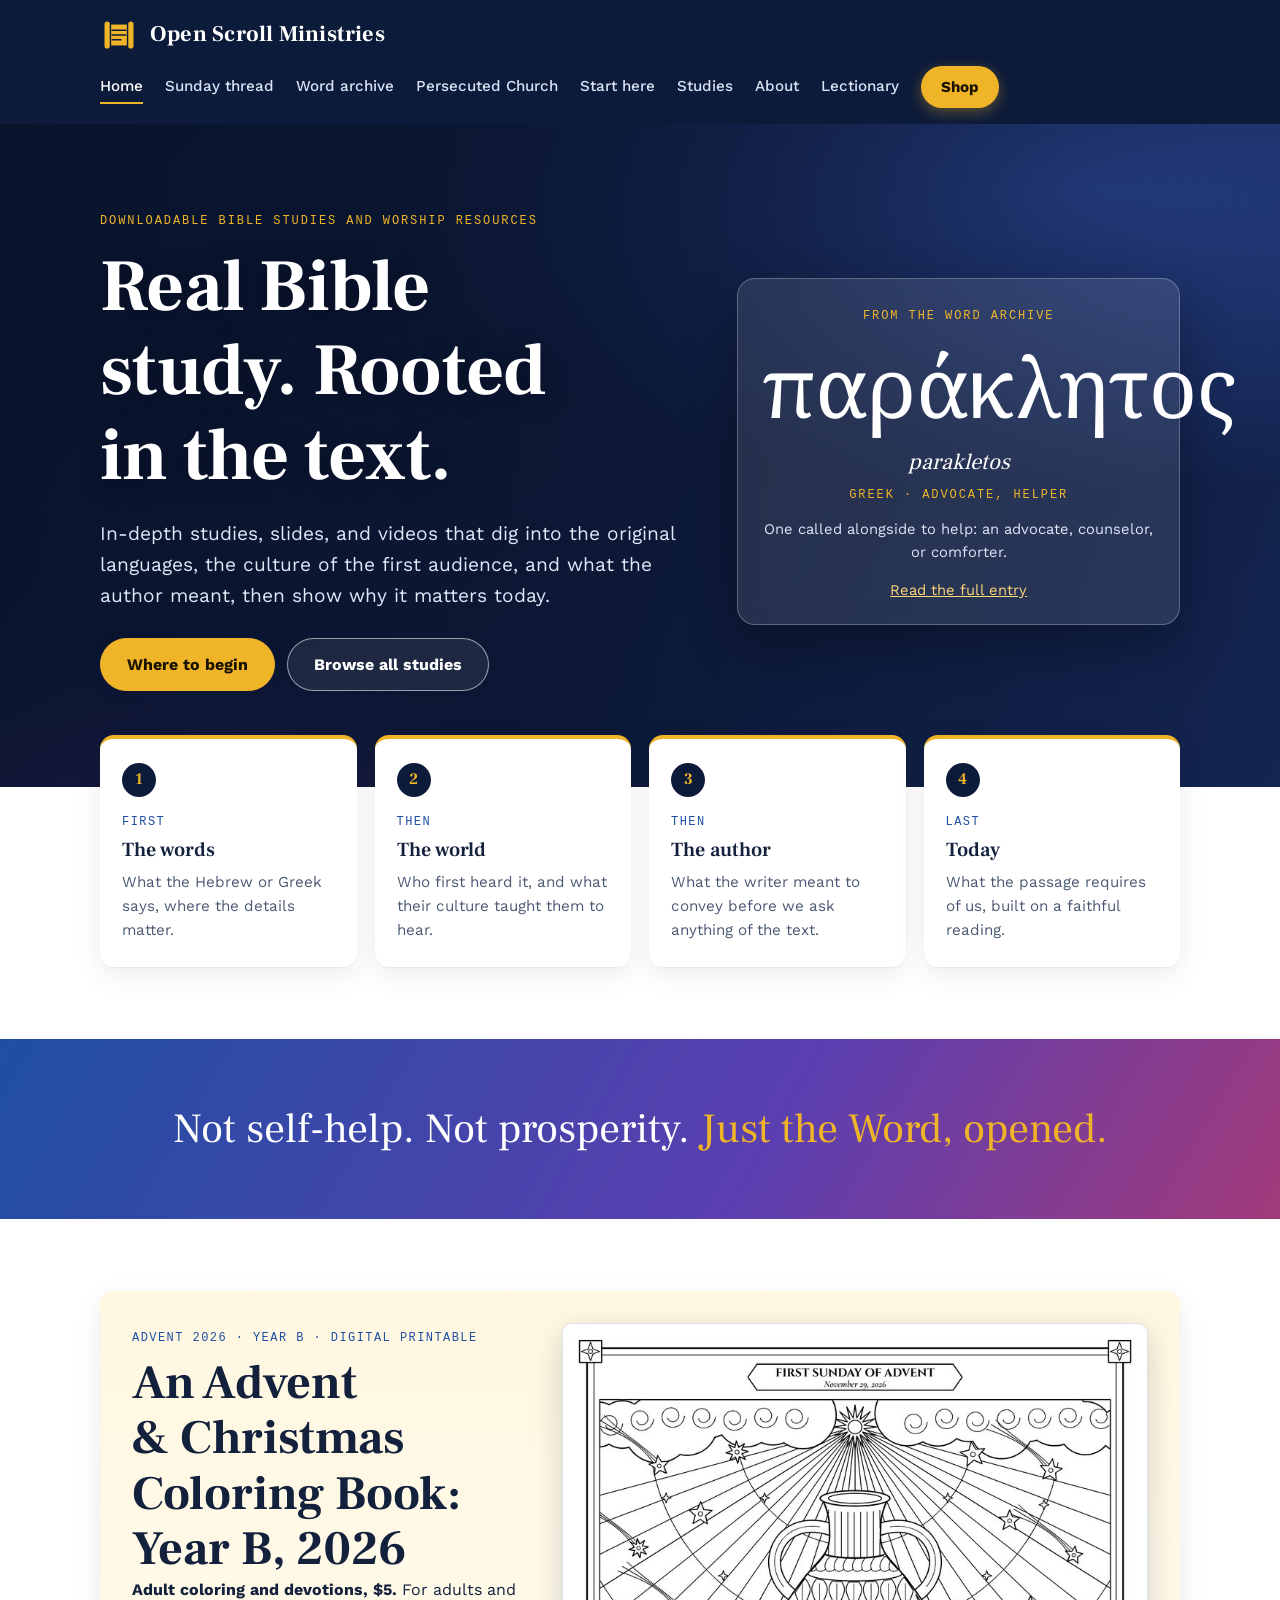
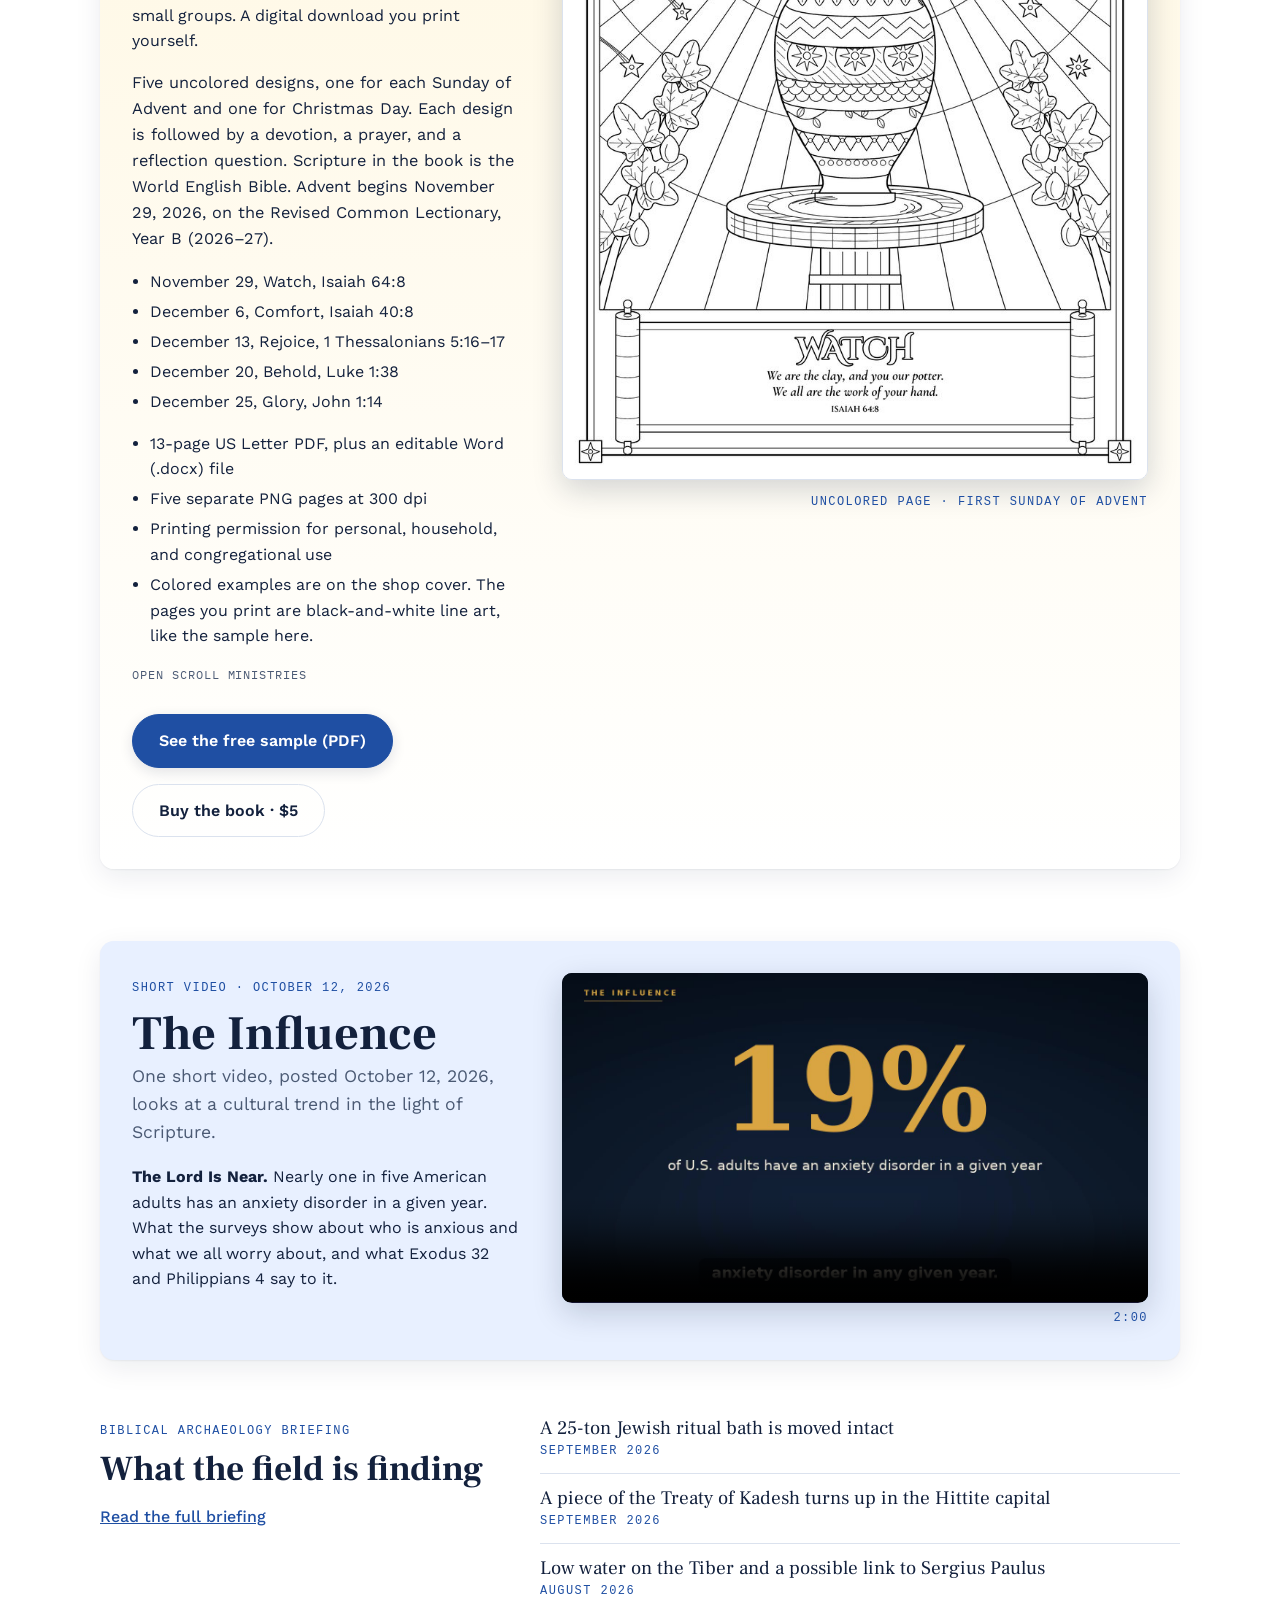
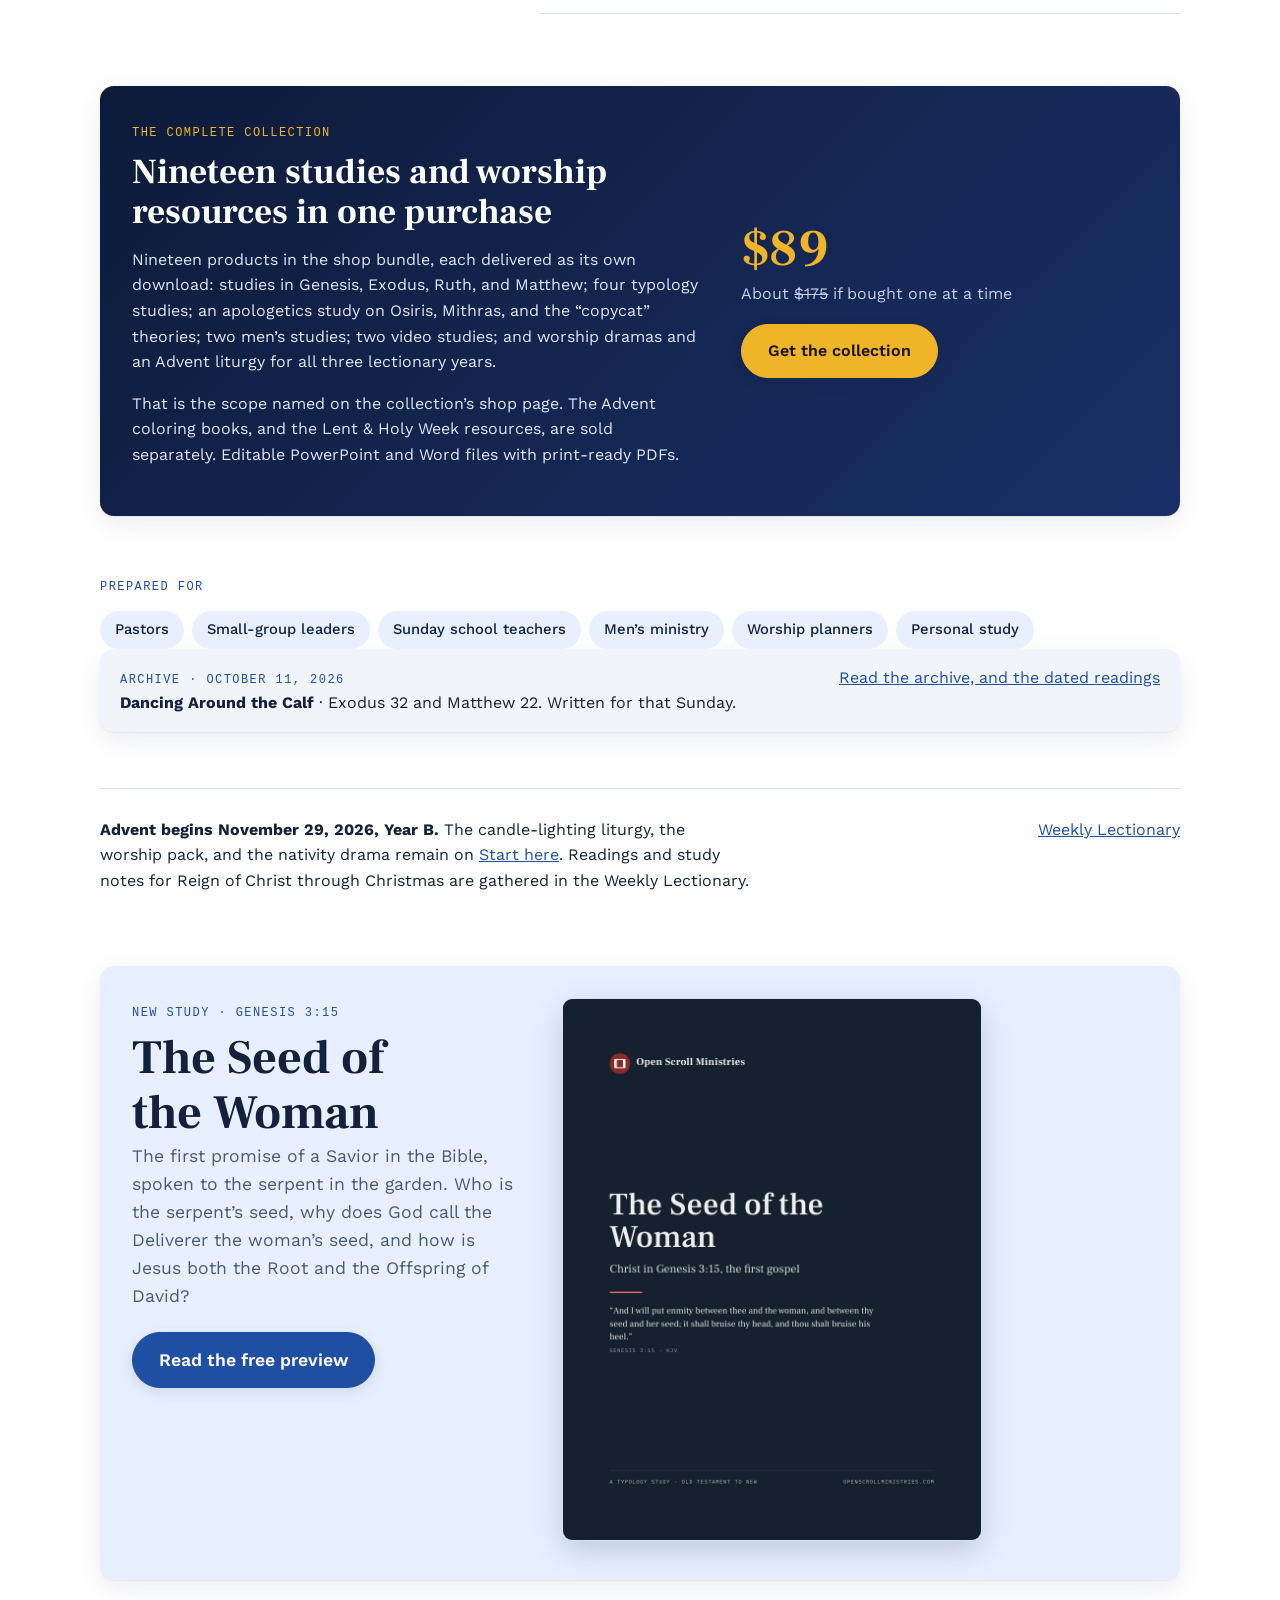
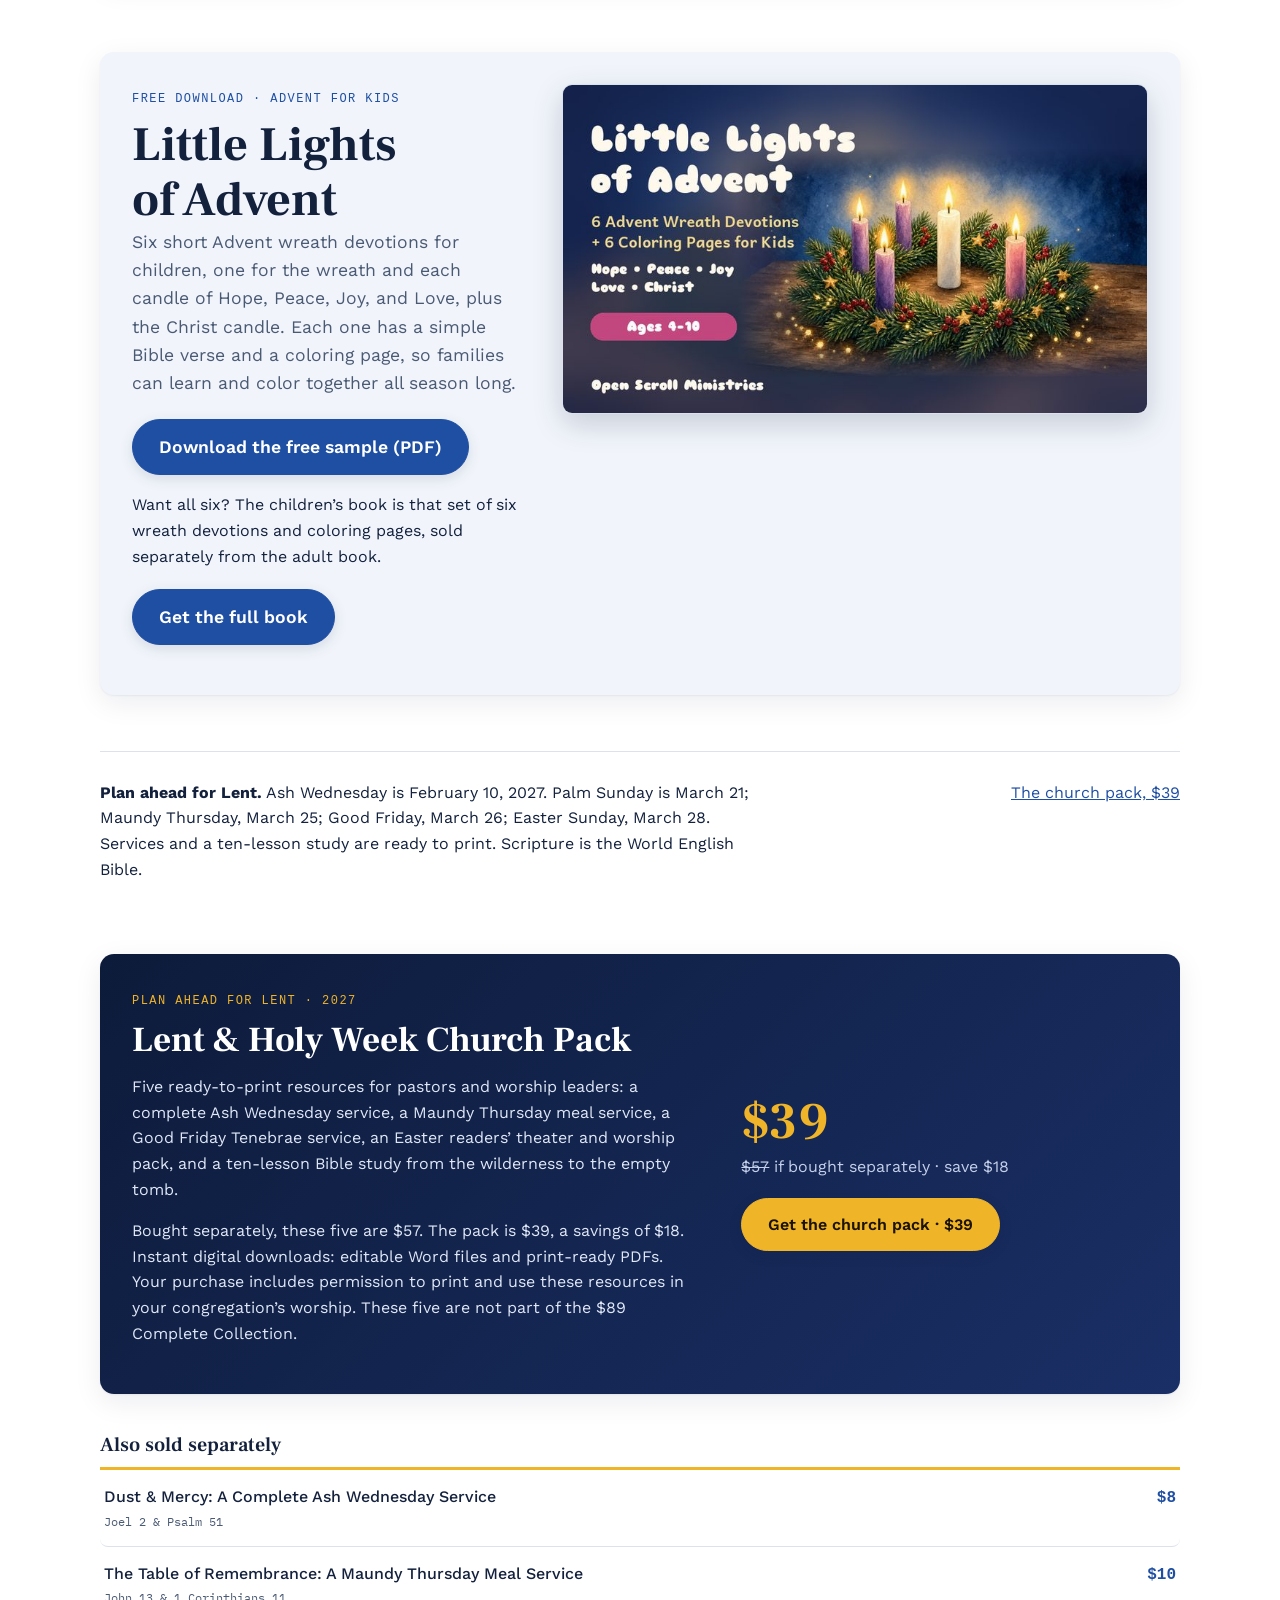
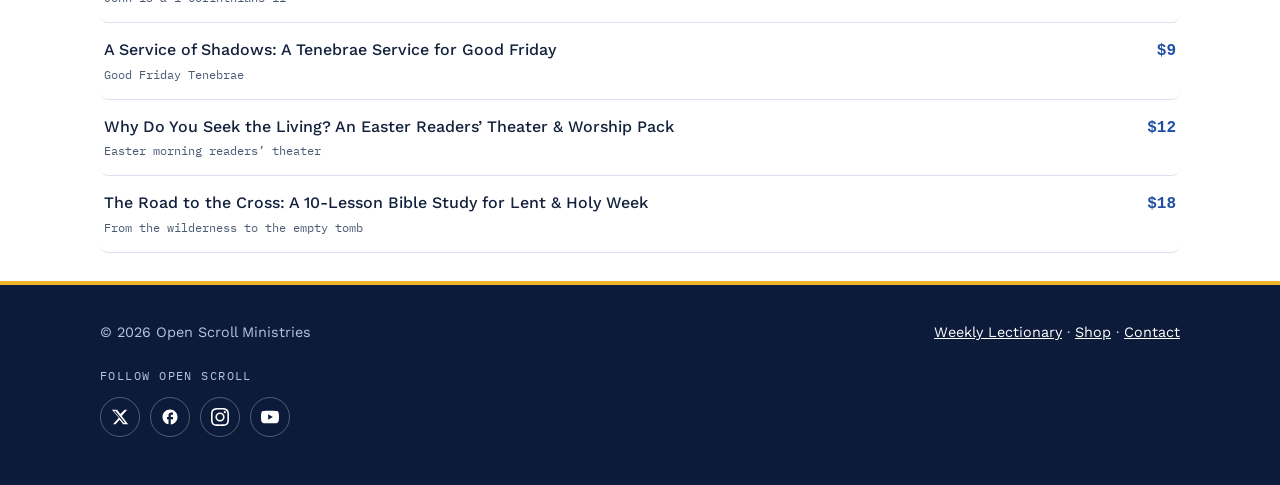
==== commit aaa1279e: "Add Follow Open Scroll links to the site footer Add a Follow Open Scroll row of X, Facebook, Instagr" ====
--- a/index.html
+++ b/index.html
@@ -340,8 +340,15 @@
 .view>.pagehead:first-child,.view>h1:first-child{margin-top:40px}
 
 /* footer: navy */
-footer{margin-inline:calc(50% - 50vw);padding:36px max(20px,calc(50vw - 540px)) 48px;background:var(--navy);color:#b8c4df;border-top:4px solid var(--gold)}
+footer{margin-inline:calc(50% - 50vw);padding:36px max(20px,calc(50vw - 540px)) 48px;background:var(--navy);color:#b8c4df;border-top:4px solid var(--gold);flex-direction:column;align-items:stretch;gap:0}
 footer a{color:#fff}
+footer .foot-row{display:flex;flex-wrap:wrap;gap:10px 28px;justify-content:space-between;width:100%}
+footer .follow{display:flex;flex-direction:column;align-items:flex-start;gap:12px;width:100%;margin-top:22px}
+footer .follow-label{margin:0;font-family:var(--mono);font-size:.75rem;letter-spacing:.12em;text-transform:uppercase;color:#b8c4df}
+footer .social{display:flex;flex-wrap:wrap;gap:10px;align-items:center}
+footer .social a{display:inline-flex;align-items:center;justify-content:center;width:40px;height:40px;border:1px solid rgba(255,255,255,.28);border-radius:999px;color:#fff;text-decoration:none}
+footer .social a:hover,footer .social a:focus-visible{border-color:var(--gold);color:var(--gold);outline:none}
+footer .social svg{width:18px;height:18px;fill:currentColor;display:block}
 
 @media (max-width:760px){
   .hero{padding-block:48px 84px;grid-template-columns:minmax(0,1fr)}
@@ -721,8 +728,10 @@
       <a class="btn" href="https://shop.openscrollministries.com/contact" target="_blank" rel="noopener">Contact</a>
       <dl>
         <dt>Shop</dt><dd><a href="https://shop.openscrollministries.com" target="_blank" rel="noopener">shop.openscrollministries.com</a></dd>
-        <dt>X</dt><dd><a href="https://x.com/openscrollmin" target="_blank" rel="noopener">@openscrollmin</a></dd>
-        <dt>Facebook</dt><dd><a href="https://www.facebook.com/profile.php?id=61595463680614" target="_blank" rel="noopener">Open Scroll Ministries</a></dd>
+        <dt>X</dt><dd><a href="https://x.com/openscrollmin" target="_blank" rel="noopener" aria-label="Open Scroll Ministries on X">@openscrollmin</a></dd>
+        <dt>Facebook</dt><dd><a href="https://www.facebook.com/Openscrollministries" target="_blank" rel="noopener" aria-label="Open Scroll Ministries on Facebook">Open Scroll Ministries</a></dd>
+        <dt>Instagram</dt><dd><a href="https://www.instagram.com/open.scroll.ministries" target="_blank" rel="noopener" aria-label="Open Scroll Ministries on Instagram">@open.scroll.ministries</a></dd>
+        <dt>YouTube</dt><dd><a href="https://www.youtube.com/@OpenScroll-h8x" target="_blank" rel="noopener" aria-label="Open Scroll Ministries on YouTube">@OpenScroll-h8x</a></dd>
       </dl>
     </aside>
   </div>
@@ -731,8 +740,19 @@
 </main>
 
 <footer>
-  <span>© 2026 Open Scroll Ministries</span>
-  <span><a href="lectionary/">Weekly Lectionary</a> · <a href="https://shop.openscrollministries.com" target="_blank" rel="noopener">Shop</a> · <a href="https://shop.openscrollministries.com/contact" target="_blank" rel="noopener">Contact</a> · <a href="https://x.com/openscrollmin" target="_blank" rel="noopener">X @openscrollmin</a> · <a href="https://www.facebook.com/profile.php?id=61595463680614" target="_blank" rel="noopener">Facebook</a></span>
+  <div class="foot-row">
+    <span>© 2026 Open Scroll Ministries</span>
+    <span><a href="lectionary/">Weekly Lectionary</a> · <a href="https://shop.openscrollministries.com" target="_blank" rel="noopener">Shop</a> · <a href="https://shop.openscrollministries.com/contact" target="_blank" rel="noopener">Contact</a></span>
+  </div>
+  <div class="follow">
+    <p class="follow-label" id="follow-label">Follow Open Scroll</p>
+    <nav class="social" aria-labelledby="follow-label">
+      <a href="https://x.com/openscrollmin" target="_blank" rel="noopener" aria-label="Open Scroll Ministries on X"><svg viewBox="0 0 24 24" aria-hidden="true" focusable="false"><path d="M18.244 2.25h3.308l-7.227 8.26 8.502 11.24H16.17l-4.714-6.231-5.401 6.231H2.744l7.727-8.828L1.254 2.25H8.08l4.261 5.688L18.244 2.25zm-1.161 17.52h1.833L6.012 4.126H4.045l13.038 15.644z"/></svg></a>
+      <a href="https://www.facebook.com/Openscrollministries" target="_blank" rel="noopener" aria-label="Open Scroll Ministries on Facebook"><svg viewBox="0 0 24 24" aria-hidden="true" focusable="false"><path d="M22 12c0-5.52-4.48-10-10-10S2 6.48 2 12c0 4.84 3.44 8.87 8 9.8V15H8v-3h2V9.5C10 7.57 11.57 6 13.5 6H16v3h-2c-.55 0-1 .45-1 1v2h3v3h-3v6.95c5.05-.5 9-4.76 9-9.95z"/></svg></a>
+      <a href="https://www.instagram.com/open.scroll.ministries" target="_blank" rel="noopener" aria-label="Open Scroll Ministries on Instagram"><svg viewBox="0 0 24 24" aria-hidden="true" focusable="false"><path d="M12 2.163c3.204 0 3.584.012 4.85.07 3.052.148 4.771 1.691 4.919 4.919.058 1.265.069 1.645.069 4.849 0 3.205-.012 3.584-.069 4.849-.149 3.225-1.664 4.771-4.919 4.919-1.266.058-1.644.07-4.85.07-3.204 0-3.584-.012-4.849-.07-3.26-.149-4.771-1.699-4.919-4.92-.058-1.265-.07-1.644-.07-4.849 0-3.204.013-3.583.07-4.849.149-3.227 1.664-4.771 4.919-4.919 1.266-.057 1.645-.069 4.849-.069zM12 0C8.741 0 8.333.014 7.053.072 2.695.272.273 2.69.073 7.052.014 8.333 0 8.741 0 12c0 3.259.014 3.668.072 4.948.2 4.358 2.618 6.78 6.98 6.98C8.333 23.986 8.741 24 12 24c3.259 0 3.668-.014 4.948-.072 4.354-.2 6.782-2.618 6.979-6.98.059-1.28.073-1.689.073-4.948 0-3.259-.014-3.667-.072-4.947-.196-4.354-2.617-6.78-6.979-6.98C15.668.014 15.259 0 12 0zm0 5.838a6.162 6.162 0 1 0 0 12.324 6.162 6.162 0 0 0 0-12.324zM12 16a4 4 0 1 1 0-8 4 4 0 0 1 0 8zm6.406-11.845a1.44 1.44 0 1 0 0 2.881 1.44 1.44 0 0 0 0-2.881z"/></svg></a>
+      <a href="https://www.youtube.com/@OpenScroll-h8x" target="_blank" rel="noopener" aria-label="Open Scroll Ministries on YouTube"><svg viewBox="0 0 24 24" aria-hidden="true" focusable="false"><path d="M23.498 6.186a3.016 3.016 0 0 0-2.122-2.136C19.505 3.545 12 3.545 12 3.545s-7.505 0-9.377.505A3.017 3.017 0 0 0 .502 6.186C0 8.07 0 12 0 12s0 3.93.502 5.814a3.016 3.016 0 0 0 2.122 2.136c1.871.505 9.376.505 9.376.505s7.505 0 9.377-.505a3.015 3.015 0 0 0 2.122-2.136C24 15.93 24 12 24 12s0-3.93-.502-5.814zM9.545 15.568V8.432L15.818 12l-6.273 3.568z"/></svg></a>
+    </nav>
+  </div>
 </footer>
 </div>
 
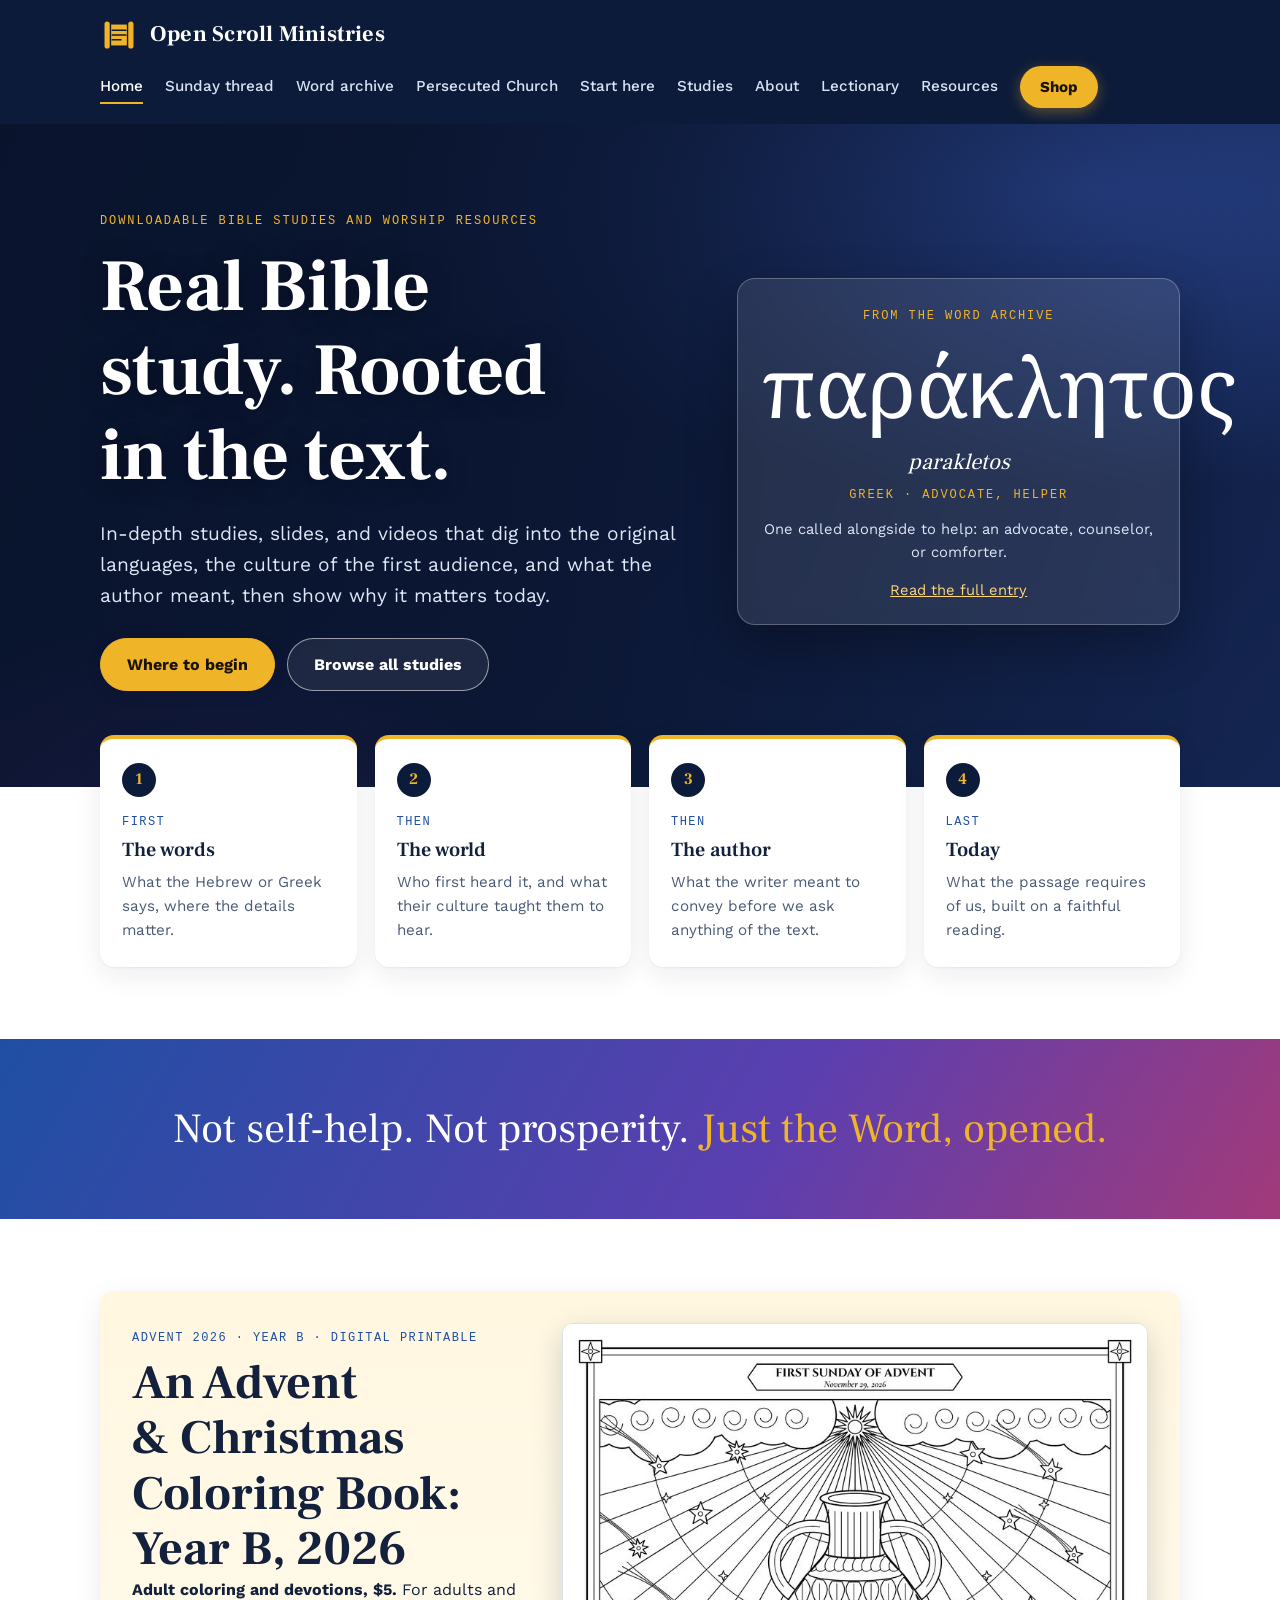
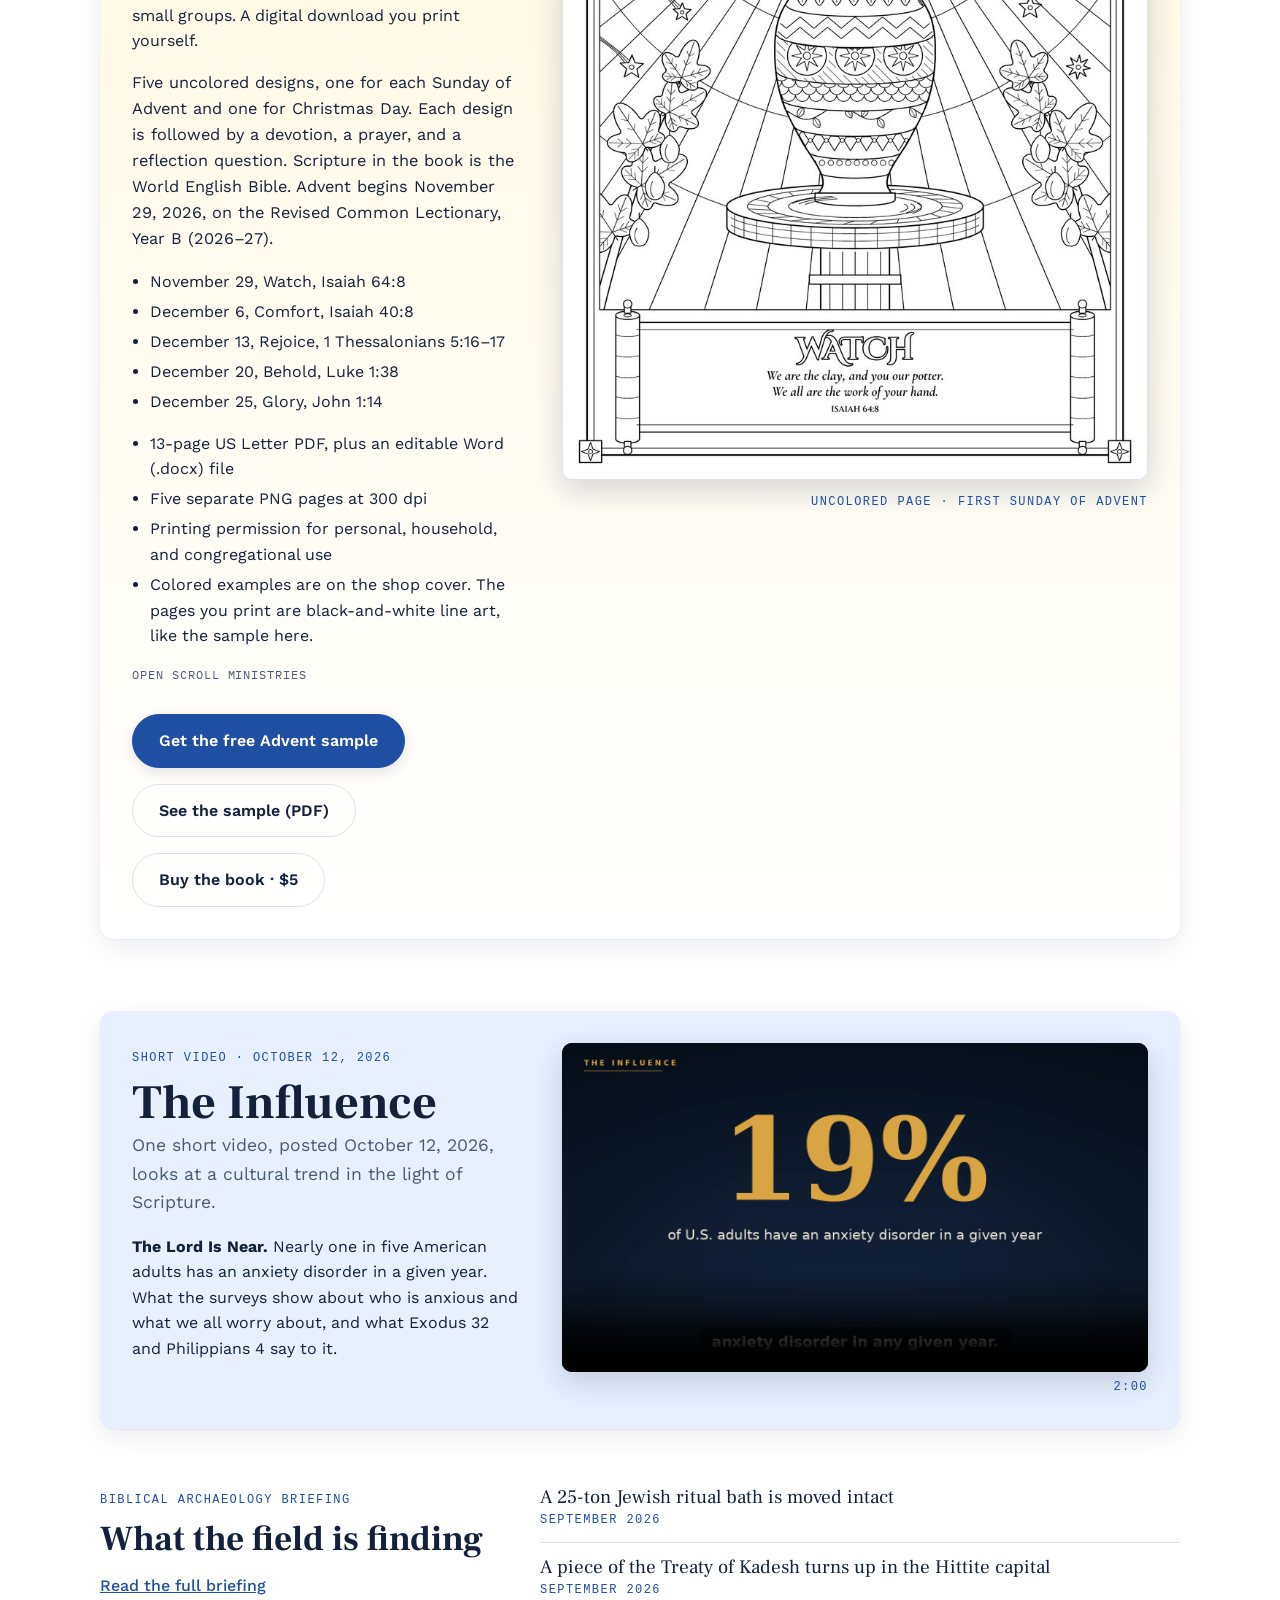
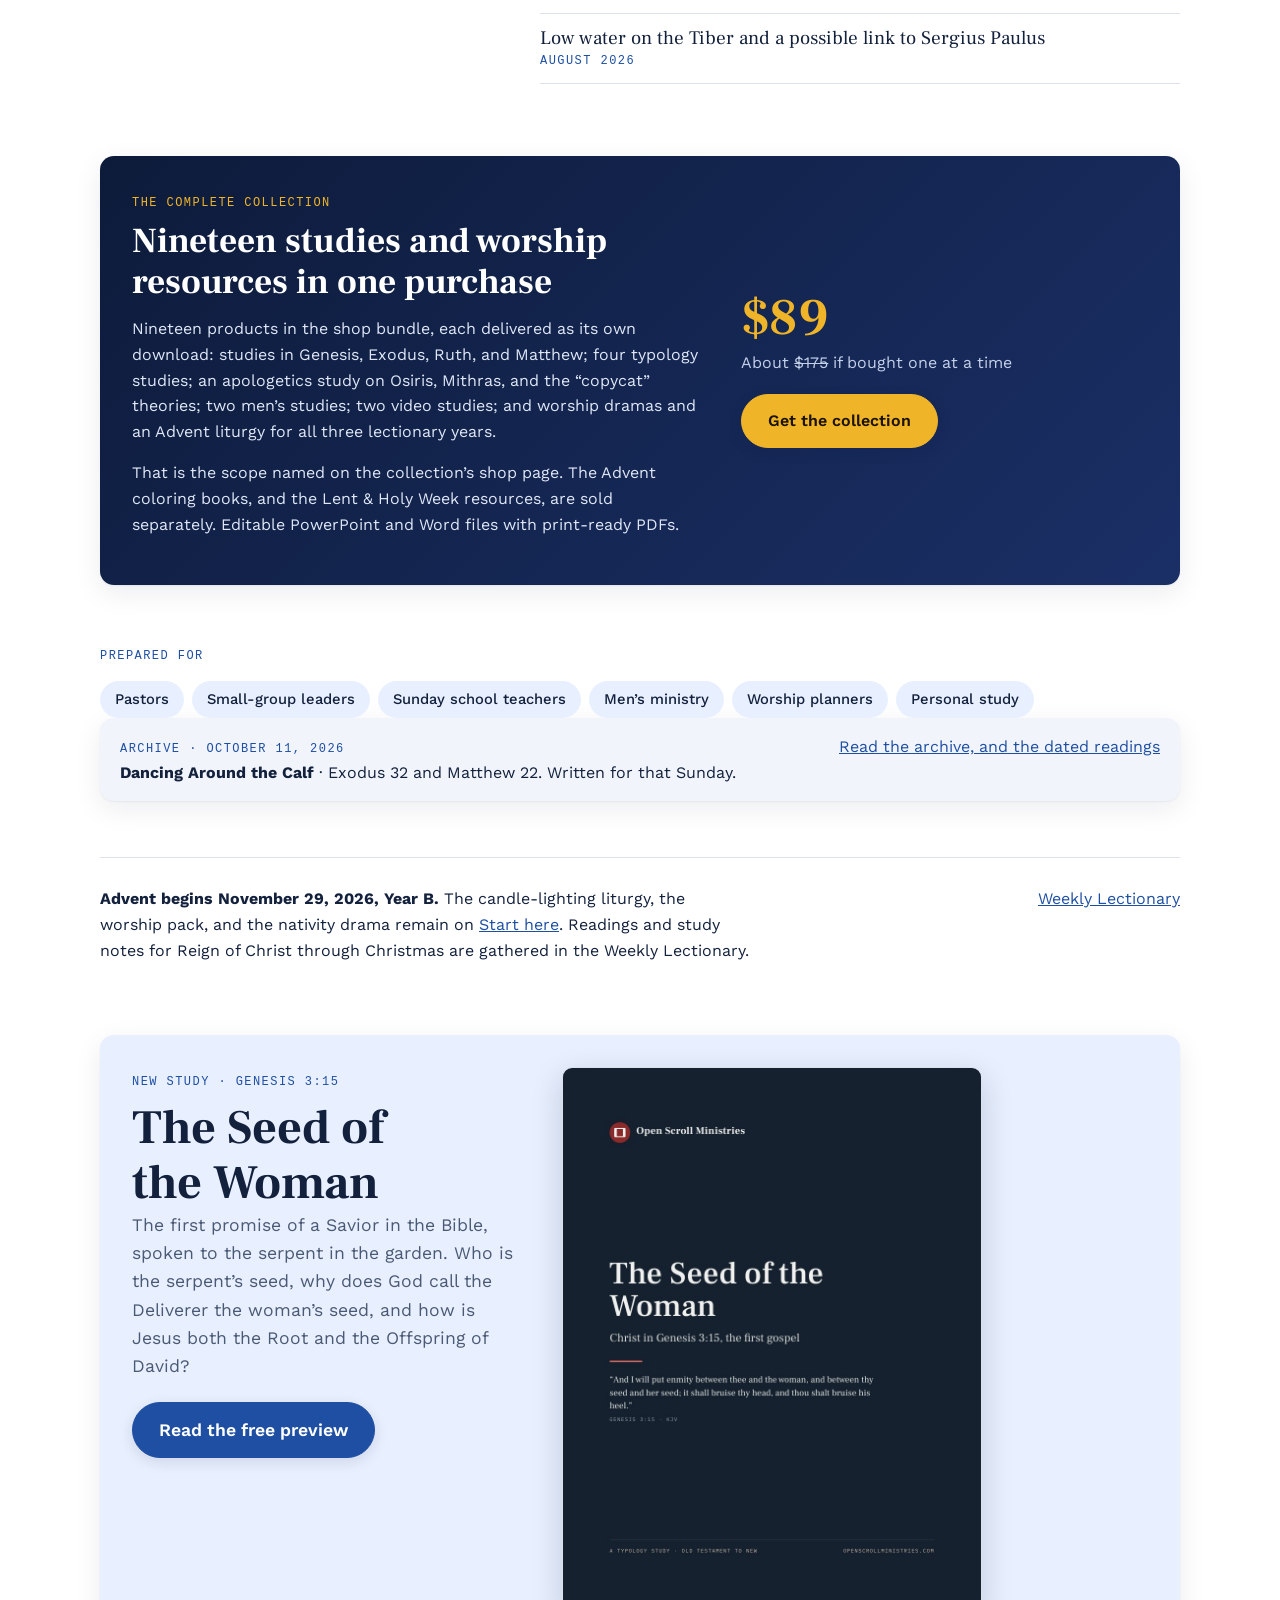
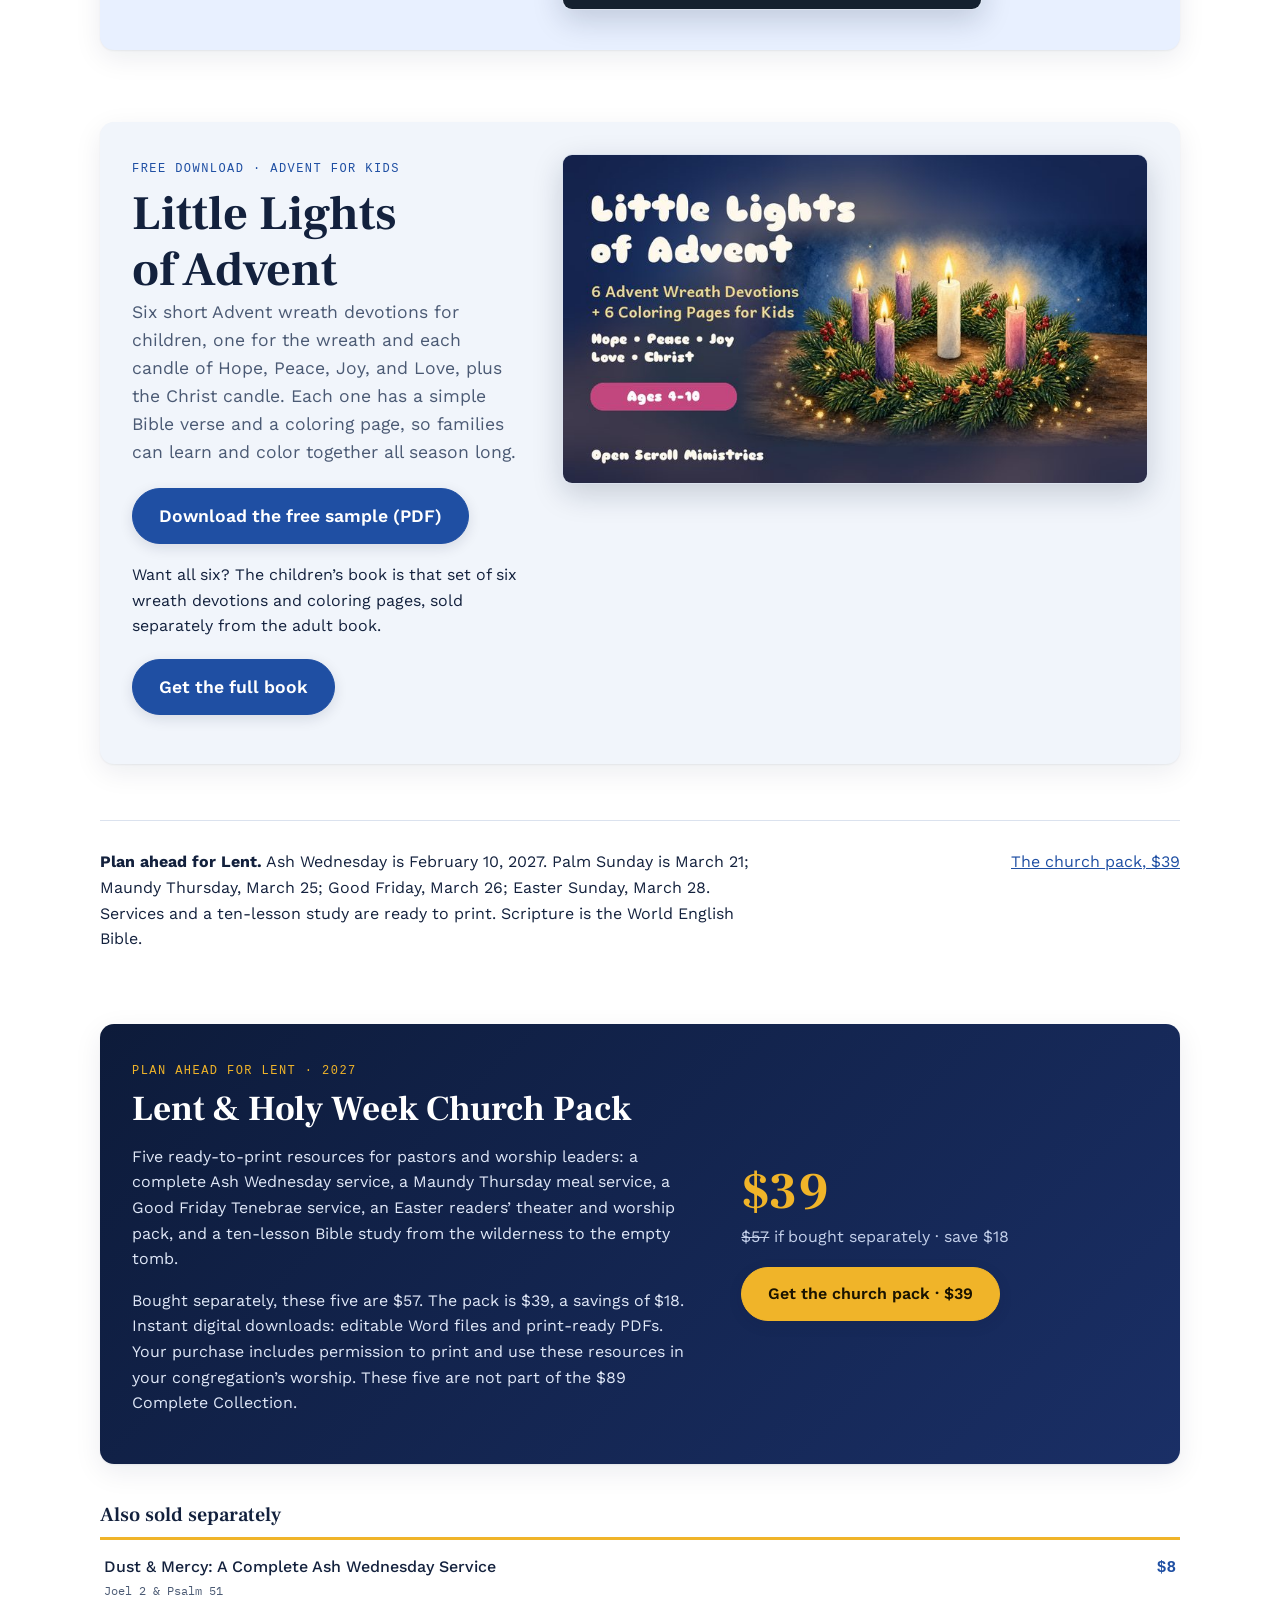
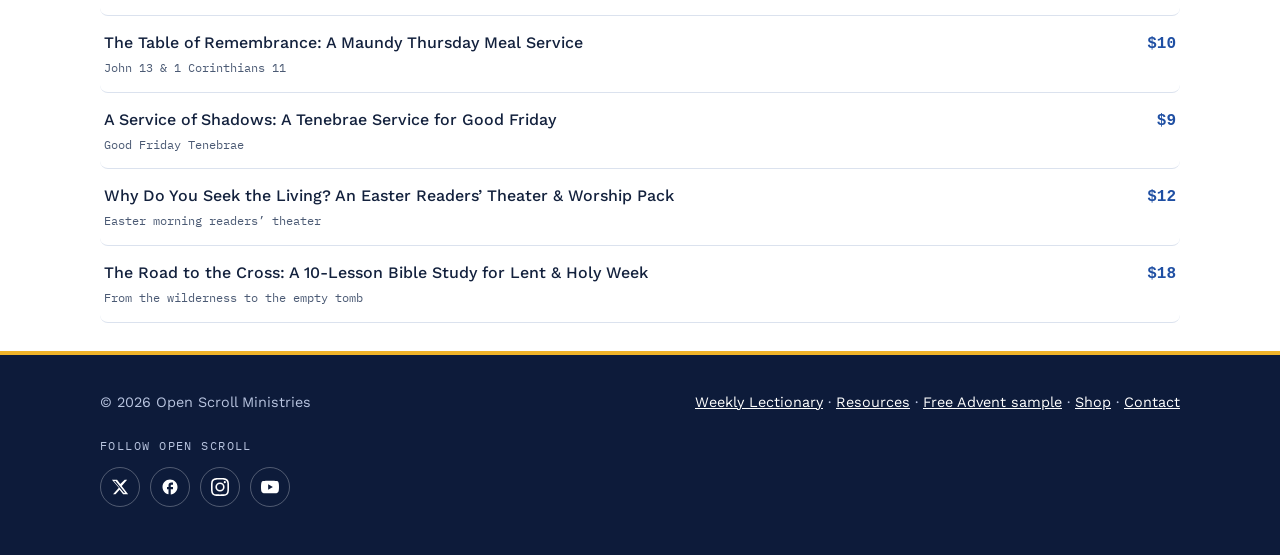
==== commit 65d3ae02: "Add home-page SEO tags, /resources index, free Advent sample page, sitemap updates" ====
--- a/index.html
+++ b/index.html
@@ -4,7 +4,61 @@
 <meta charset="utf-8">
 <meta name="p:domain_verify" content="4a3ba56449738ff49332b58a89f19caa"/>
 <meta name="viewport" content="width=device-width, initial-scale=1">
-<title>Open Scroll Ministries</title>
+<title>Open Scroll Ministries | Advent, Lent &amp; Church Liturgy Resources (World English Bible)</title>
+<meta name="description" content="Printable Bible studies, Advent and Lent liturgies, kids’ devotionals, and coloring books from the World English Bible. Word and PDF, ready to print.">
+<link rel="canonical" href="https://openscrollministries.com/">
+<meta property="og:title" content="Open Scroll Ministries | Advent, Lent &amp; Church Liturgy Resources (World English Bible)">
+<meta property="og:description" content="Printable Bible studies, Advent and Lent liturgies, kids’ devotionals, and coloring books from the World English Bible. Word and PDF, ready to print.">
+<meta property="og:type" content="website">
+<meta property="og:url" content="https://openscrollministries.com/">
+<meta property="og:site_name" content="Open Scroll Ministries">
+<meta property="og:locale" content="en_US">
+<meta property="og:image" content="https://openscrollministries.com/media/og-open-scroll.jpg">
+<meta property="og:image:width" content="1200">
+<meta property="og:image:height" content="630">
+<meta property="og:image:alt" content="Open Scroll Ministries. Advent, Lent and church liturgy resources.">
+<meta name="twitter:card" content="summary_large_image">
+<meta name="twitter:site" content="@openscrollmin">
+<meta name="twitter:title" content="Open Scroll Ministries | Advent, Lent &amp; Church Liturgy Resources (World English Bible)">
+<meta name="twitter:description" content="Printable Bible studies, Advent and Lent liturgies, kids’ devotionals, and coloring books from the World English Bible. Word and PDF, ready to print.">
+<meta name="twitter:image" content="https://openscrollministries.com/media/og-open-scroll.jpg">
+<meta name="twitter:image:alt" content="Open Scroll Ministries. Advent, Lent and church liturgy resources.">
+<!-- GOOGLE SEARCH CONSOLE: when RJ is ready, paste the verification tag here, for example:
+     <meta name="google-site-verification" content="PASTE-CODE-FROM-SEARCH-CONSOLE">
+     (Search Console needs RJ's own sign-in, so nothing is added yet.) -->
+<script type="application/ld+json">
+{
+  "@context": "https://schema.org",
+  "@graph": [
+    {
+      "@type": "Organization",
+      "@id": "https://openscrollministries.com/#organization",
+      "name": "Open Scroll Ministries",
+      "url": "https://openscrollministries.com/",
+      "logo": "https://openscrollministries.com/media/open-scroll-logo-512.png",
+      "description": "Downloadable Bible studies and worship resources, including Advent and Lent liturgies, kids’ devotionals, and coloring books, using the World English Bible.",
+      "sameAs": [
+        "https://shop.openscrollministries.com",
+        "https://www.etsy.com/shop/Openscrollministries",
+        "https://x.com/openscrollmin",
+        "https://www.youtube.com/@OpenScroll-h8x",
+        "https://www.facebook.com/Openscrollministries",
+        "https://www.instagram.com/open.scroll.ministries"
+      ]
+    },
+    {
+      "@type": "WebSite",
+      "@id": "https://openscrollministries.com/#website",
+      "url": "https://openscrollministries.com/",
+      "name": "Open Scroll Ministries",
+      "publisher": {
+        "@id": "https://openscrollministries.com/#organization"
+      },
+      "inLanguage": "en"
+    }
+  ]
+}
+</script>
 <link rel="preconnect" href="https://fonts.googleapis.com">
 <link rel="preconnect" href="https://fonts.gstatic.com" crossorigin>
 <link rel="stylesheet" href="https://fonts.googleapis.com/css2?family=Frank+Ruhl+Libre:wght@400;500;700&family=Noto+Serif+Hebrew:wght@400;600&family=Noto+Serif:wght@400;600&family=Work+Sans:wght@400;500;600&family=IBM+Plex+Mono:wght@400;500&display=swap">
@@ -378,6 +432,7 @@
     <a href="#studies" data-nav="studies">Studies</a>
     <a href="#about" data-nav="about">About</a>
     <a href="lectionary/">Lectionary</a>
+    <a href="resources/">Resources</a>
     <a class="shop" href="https://shop.openscrollministries.com" target="_blank" rel="noopener">Shop</a>
   </nav>
 </header>
@@ -436,7 +491,8 @@
       </ul>
       <p class="by">Open Scroll Ministries</p>
       <div class="cta">
-        <a class="btn" href="media/Advent-Christmas-Coloring-Book-2026-FREE-SAMPLE.pdf" target="_blank" rel="noopener">See the free sample (PDF)</a>
+        <a class="btn" href="free-advent-sample/">Get the free Advent sample</a>
+        <a class="btn alt" href="media/Advent-Christmas-Coloring-Book-2026-FREE-SAMPLE.pdf" target="_blank" rel="noopener">See the sample (PDF)</a>
         <a class="btn alt" href="https://shop.openscrollministries.com/b/H158g" target="_blank" rel="noopener">Buy the book · $5</a>
       </div>
     </div>
@@ -742,7 +798,7 @@
 <footer>
   <div class="foot-row">
     <span>© 2026 Open Scroll Ministries</span>
-    <span><a href="lectionary/">Weekly Lectionary</a> · <a href="https://shop.openscrollministries.com" target="_blank" rel="noopener">Shop</a> · <a href="https://shop.openscrollministries.com/contact" target="_blank" rel="noopener">Contact</a></span>
+    <span><a href="lectionary/">Weekly Lectionary</a> · <a href="resources/">Resources</a> · <a href="free-advent-sample/">Free Advent sample</a> · <a href="https://shop.openscrollministries.com" target="_blank" rel="noopener">Shop</a> · <a href="https://shop.openscrollministries.com/contact" target="_blank" rel="noopener">Contact</a></span>
   </div>
   <div class="follow">
     <p class="follow-label" id="follow-label">Follow Open Scroll</p>
